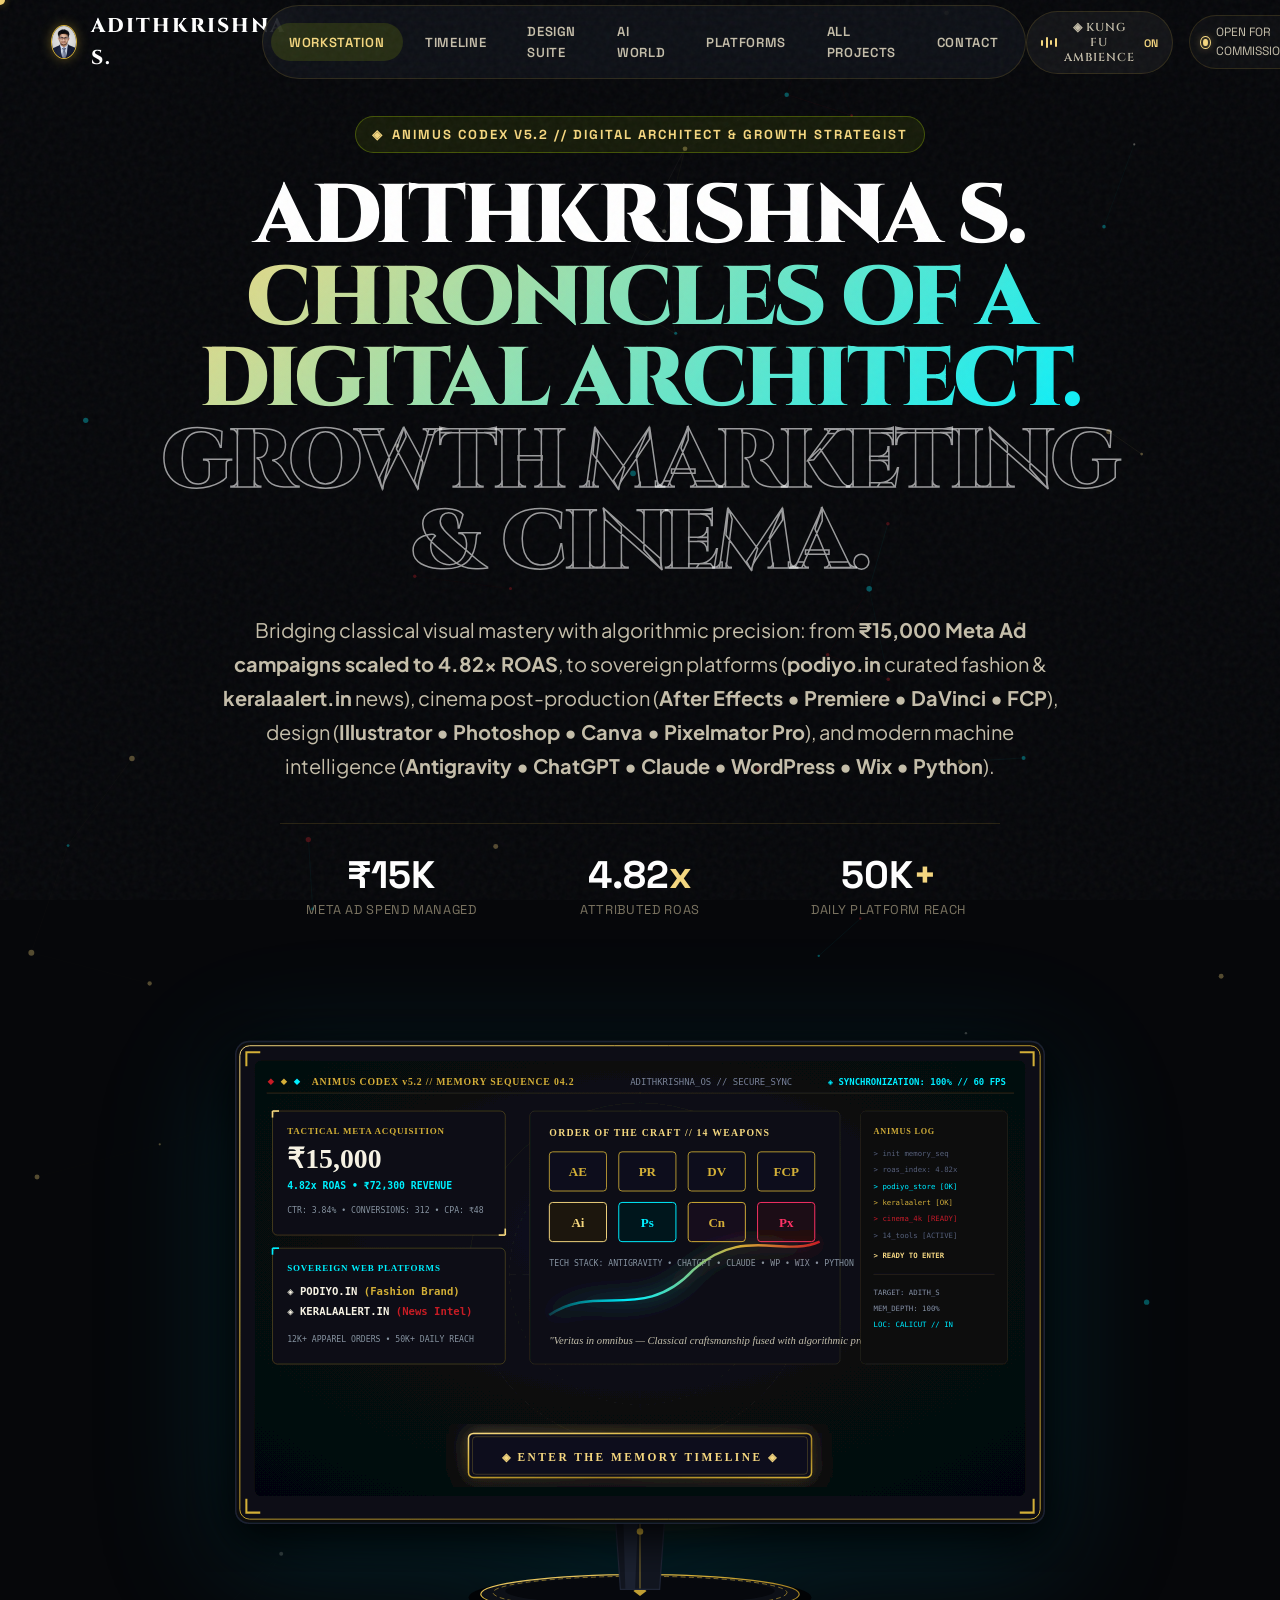
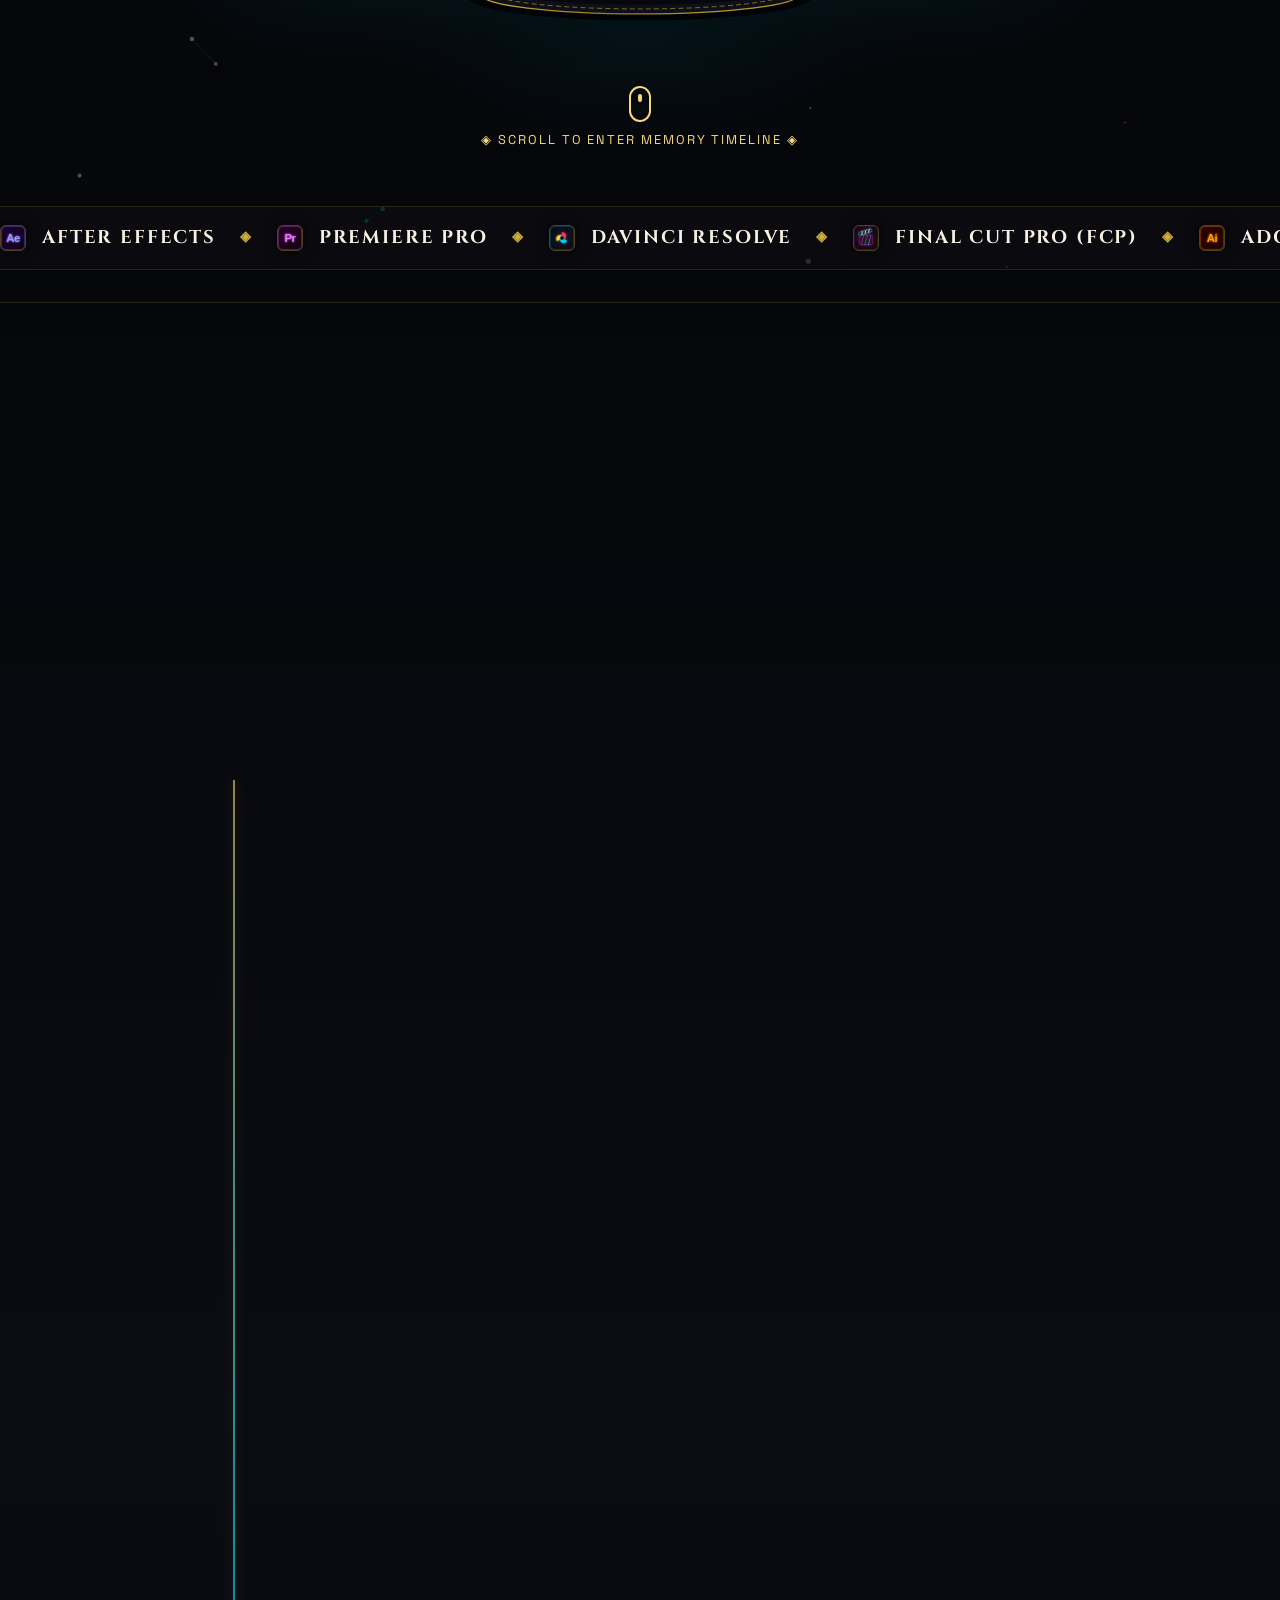
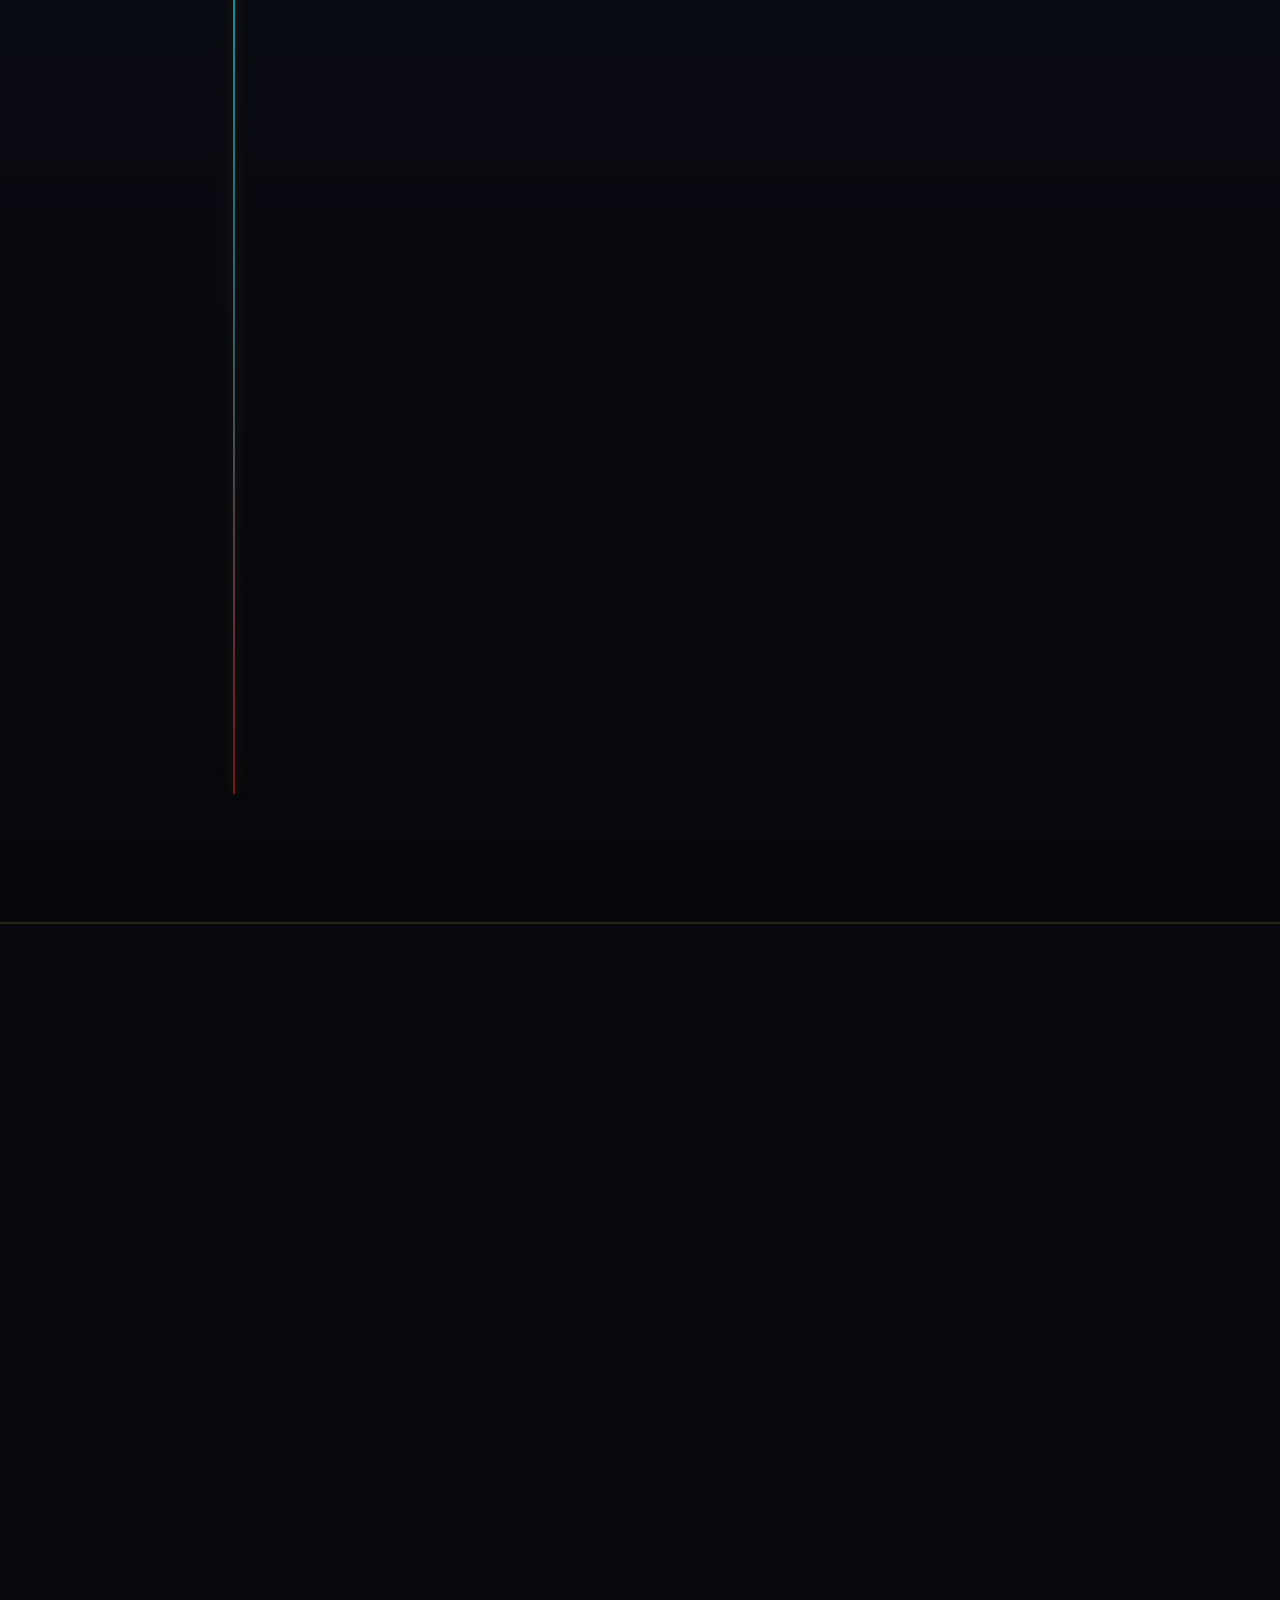
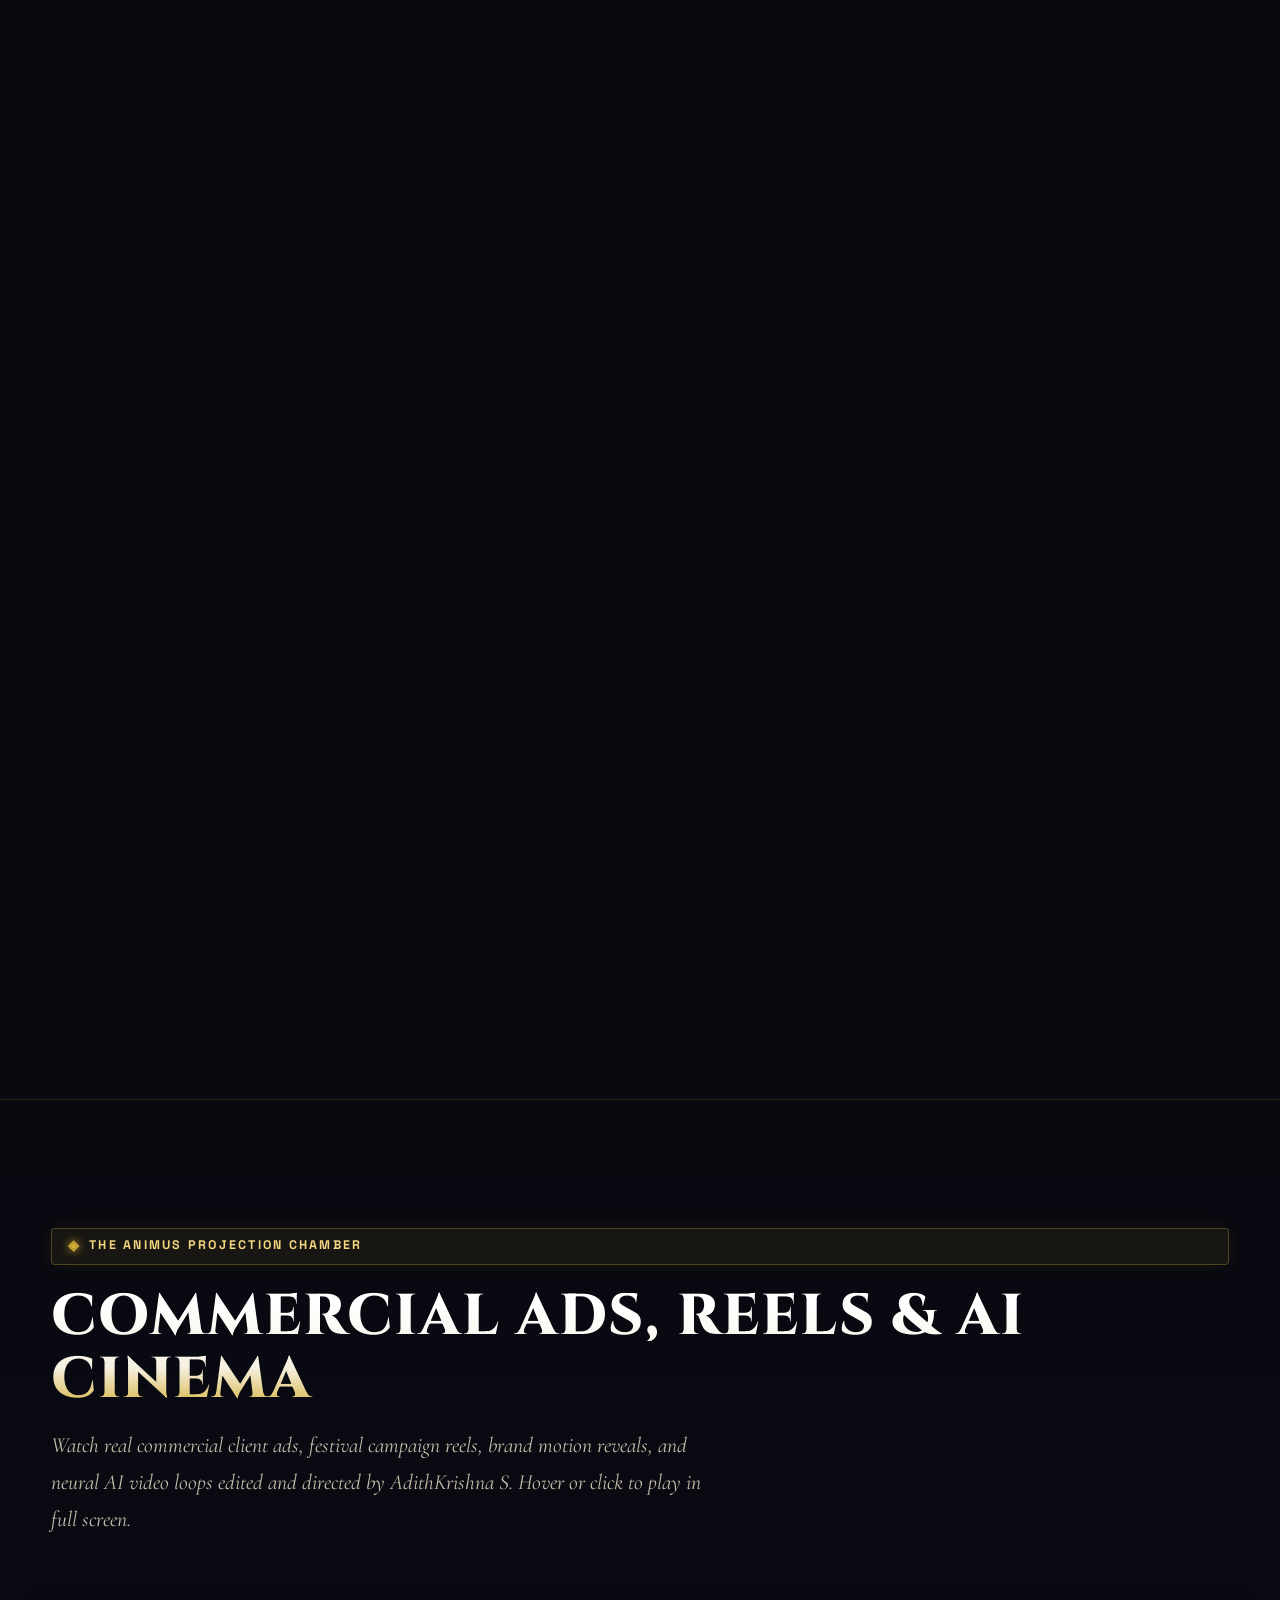
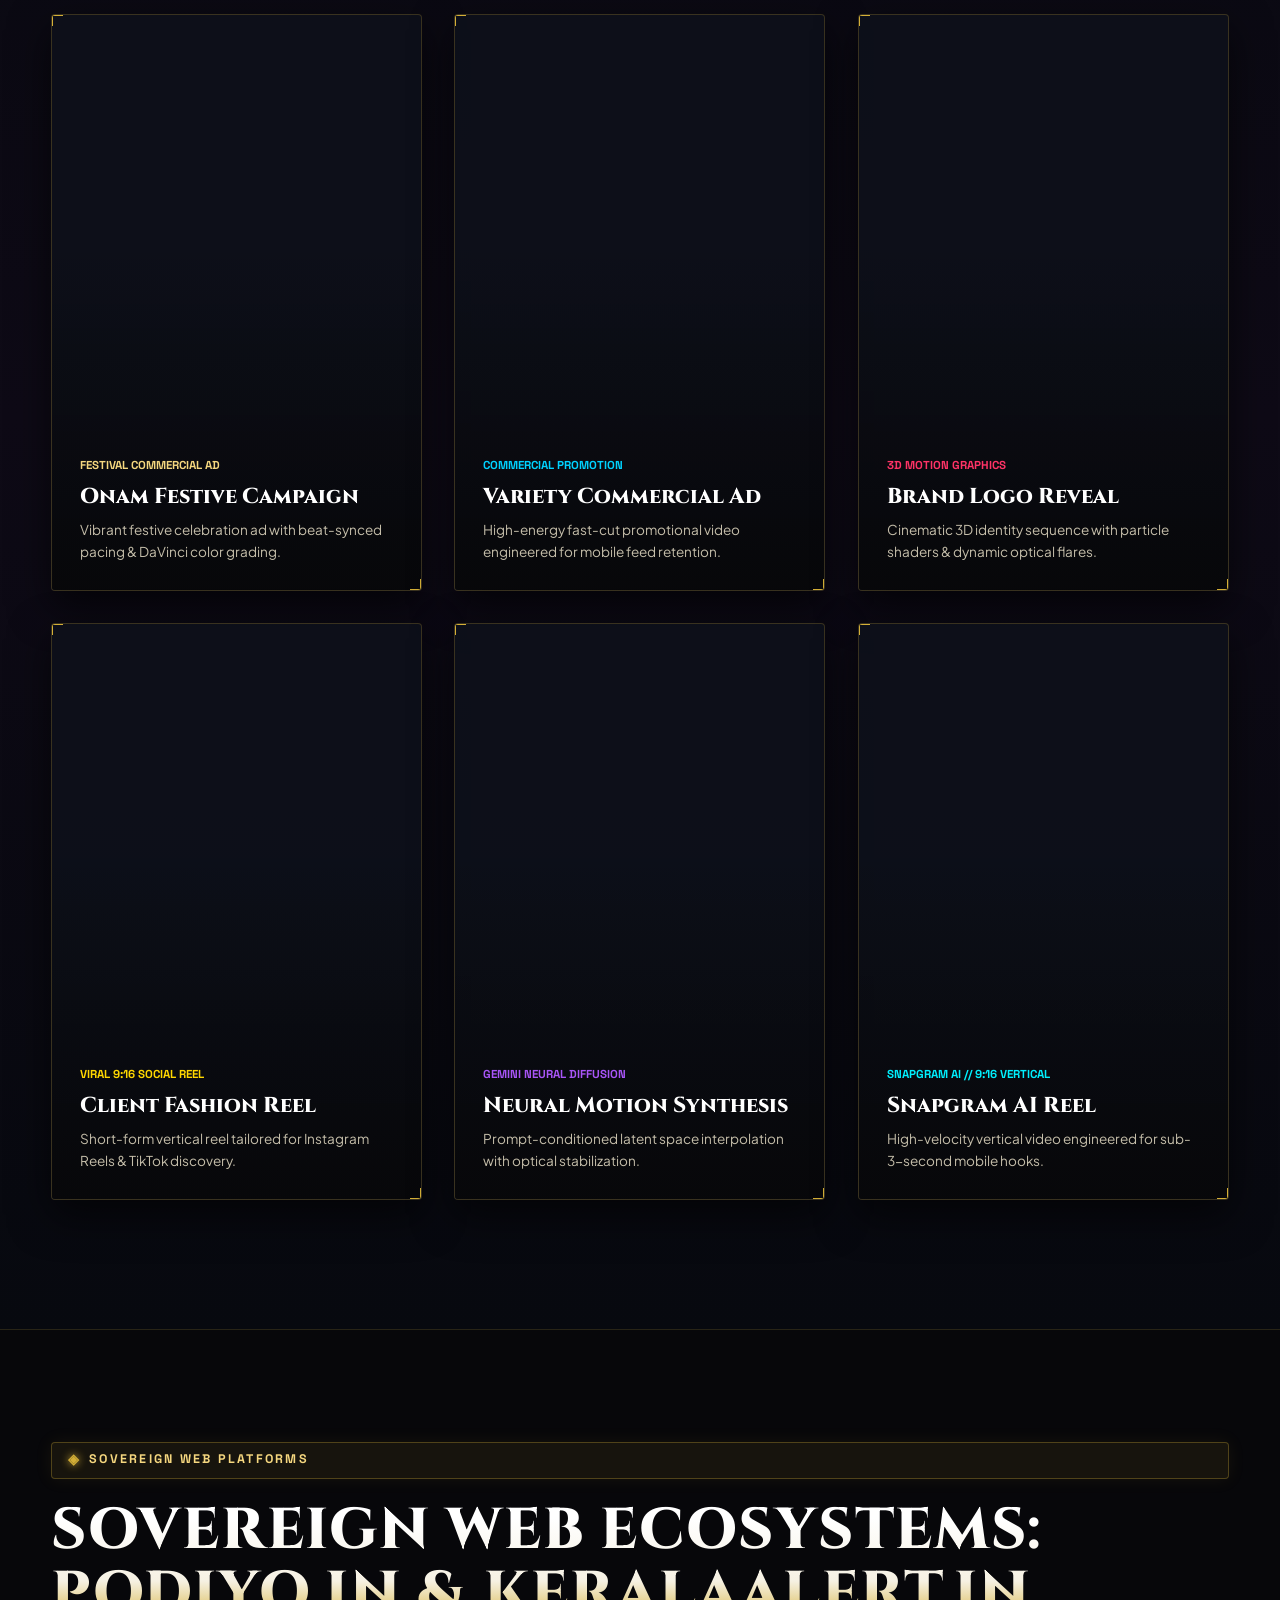
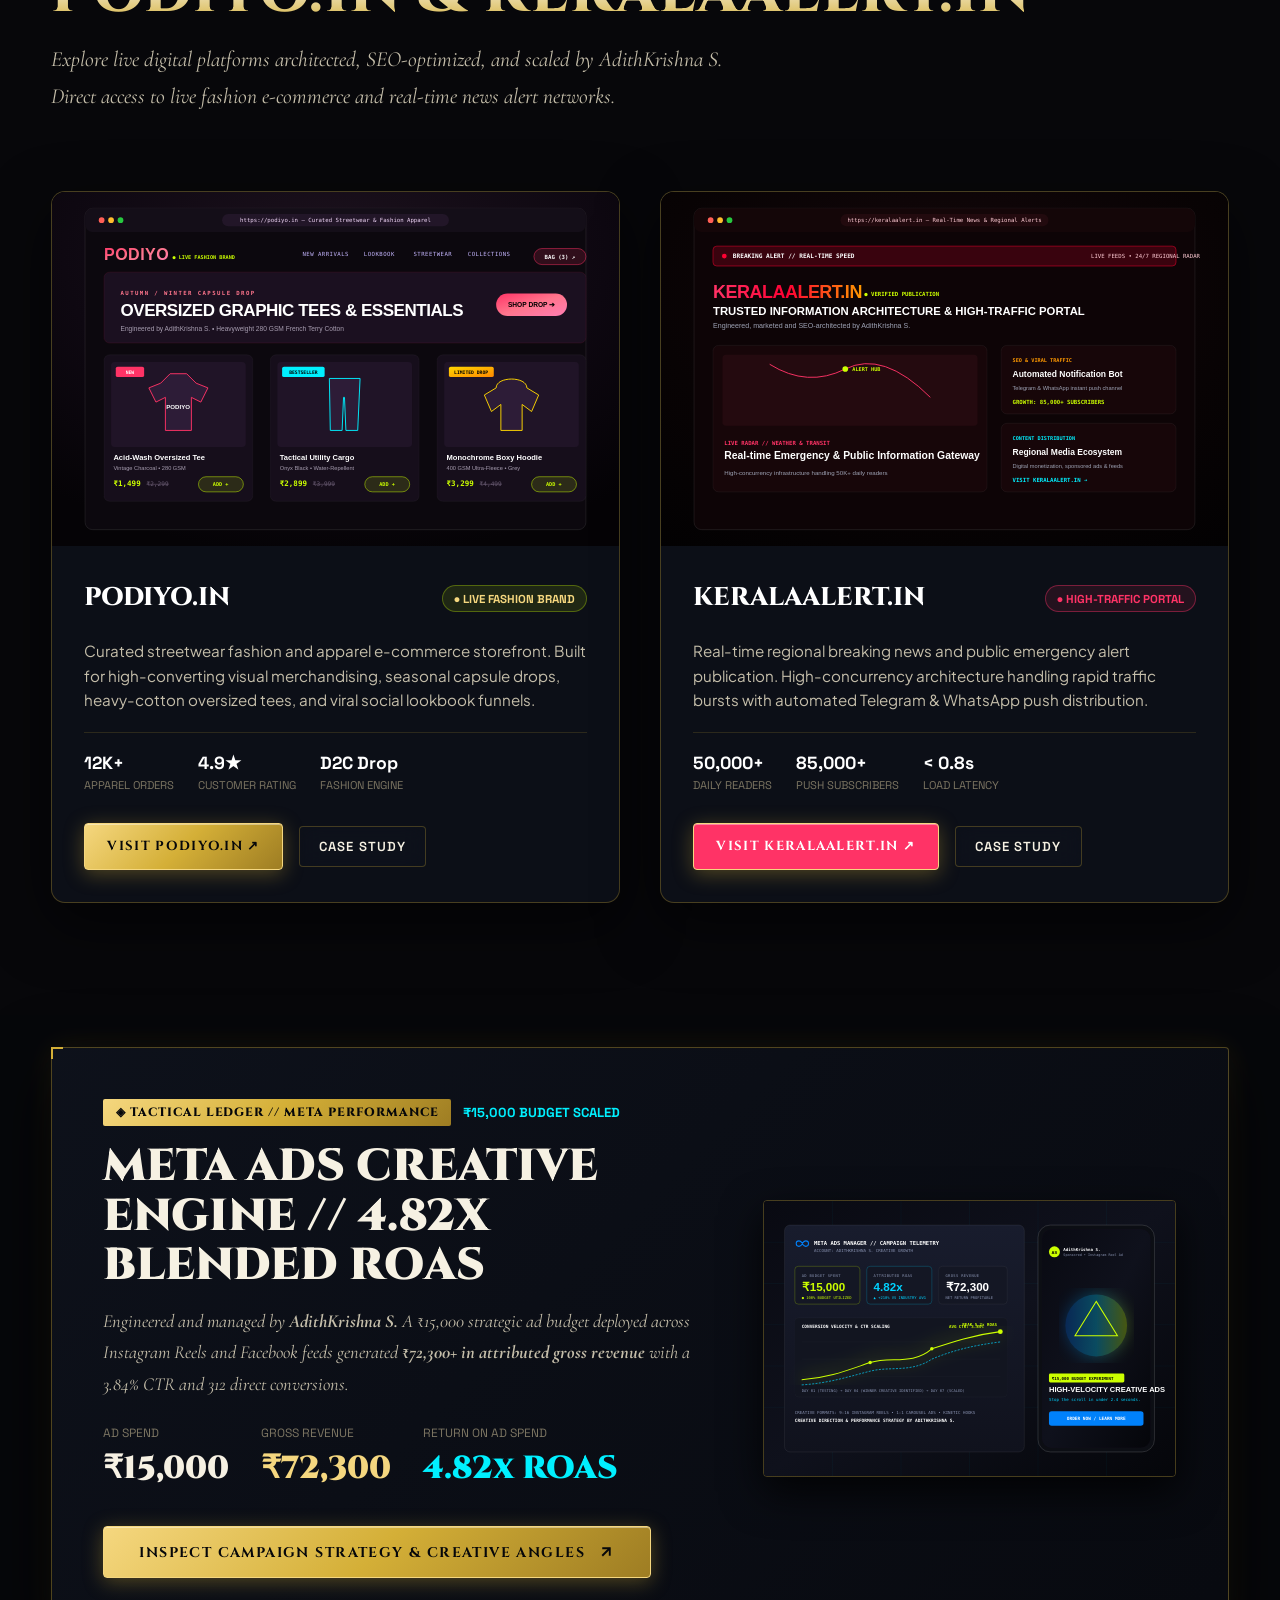
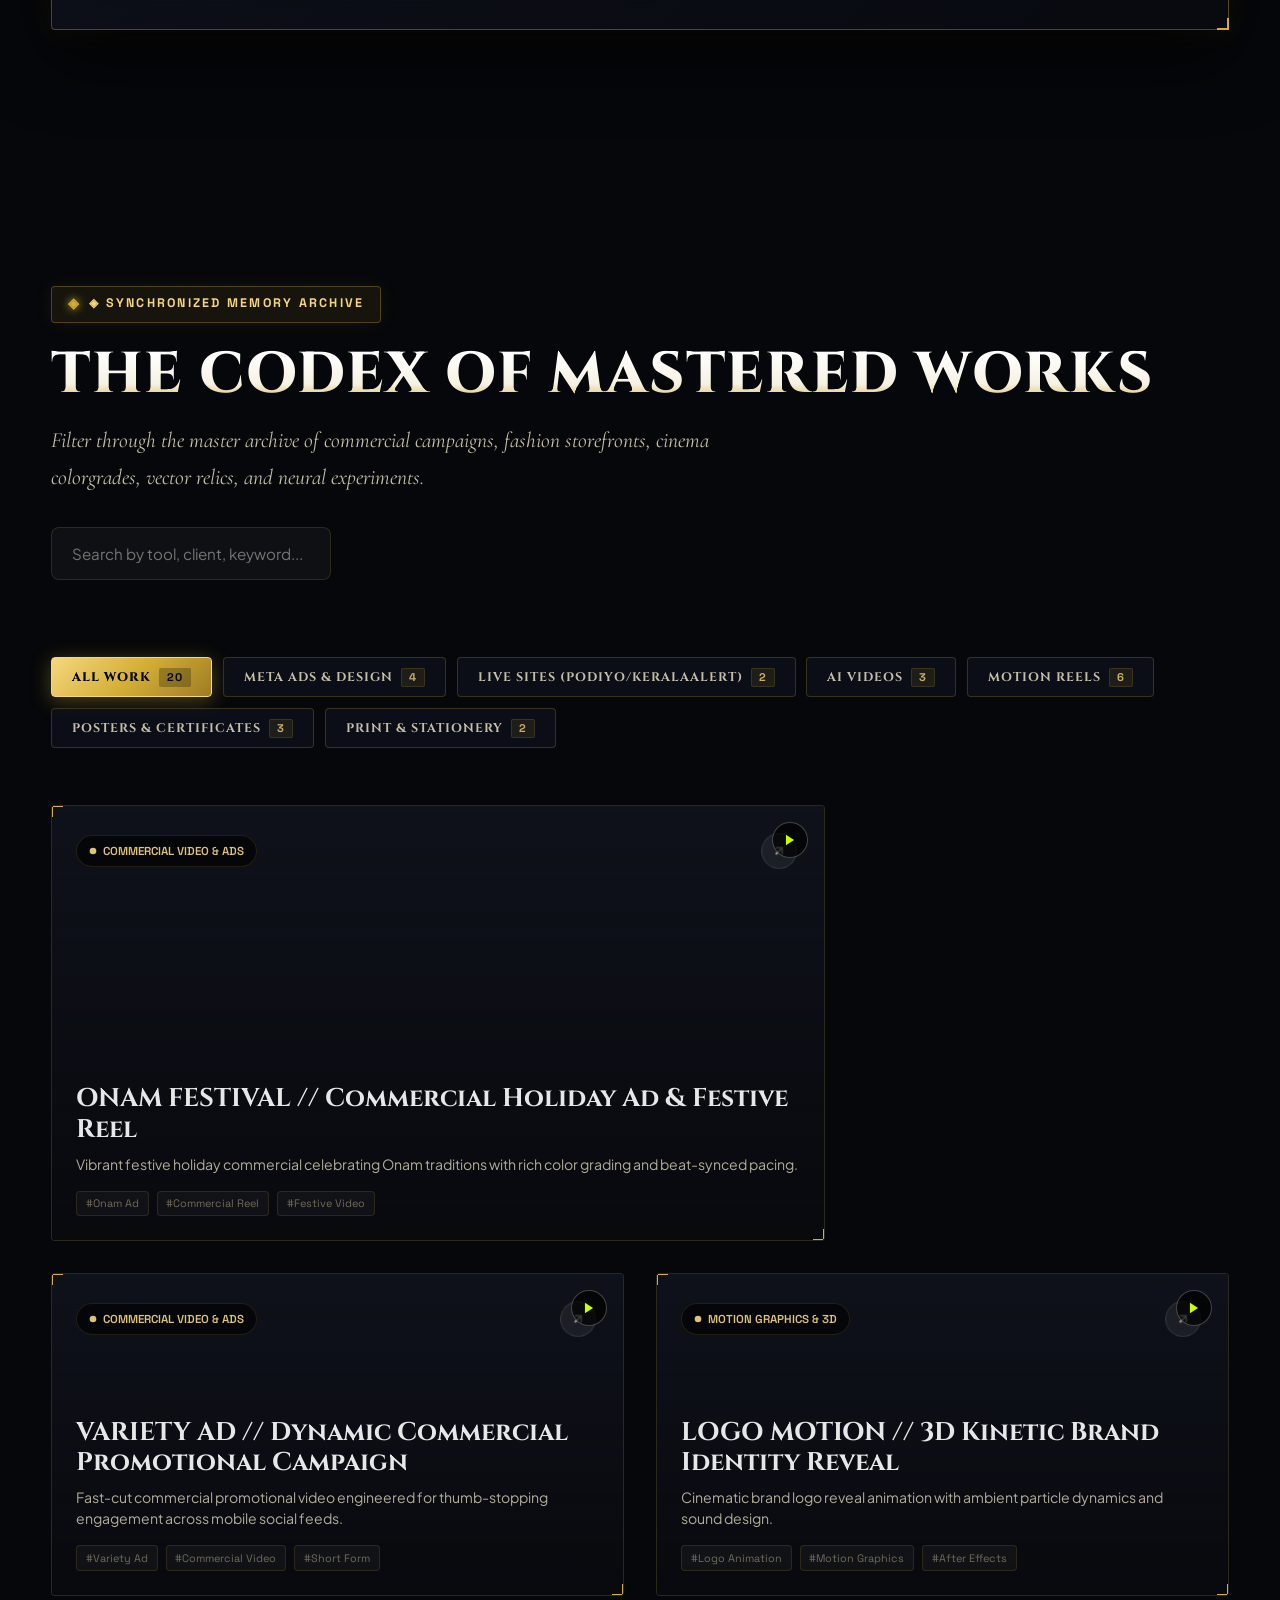
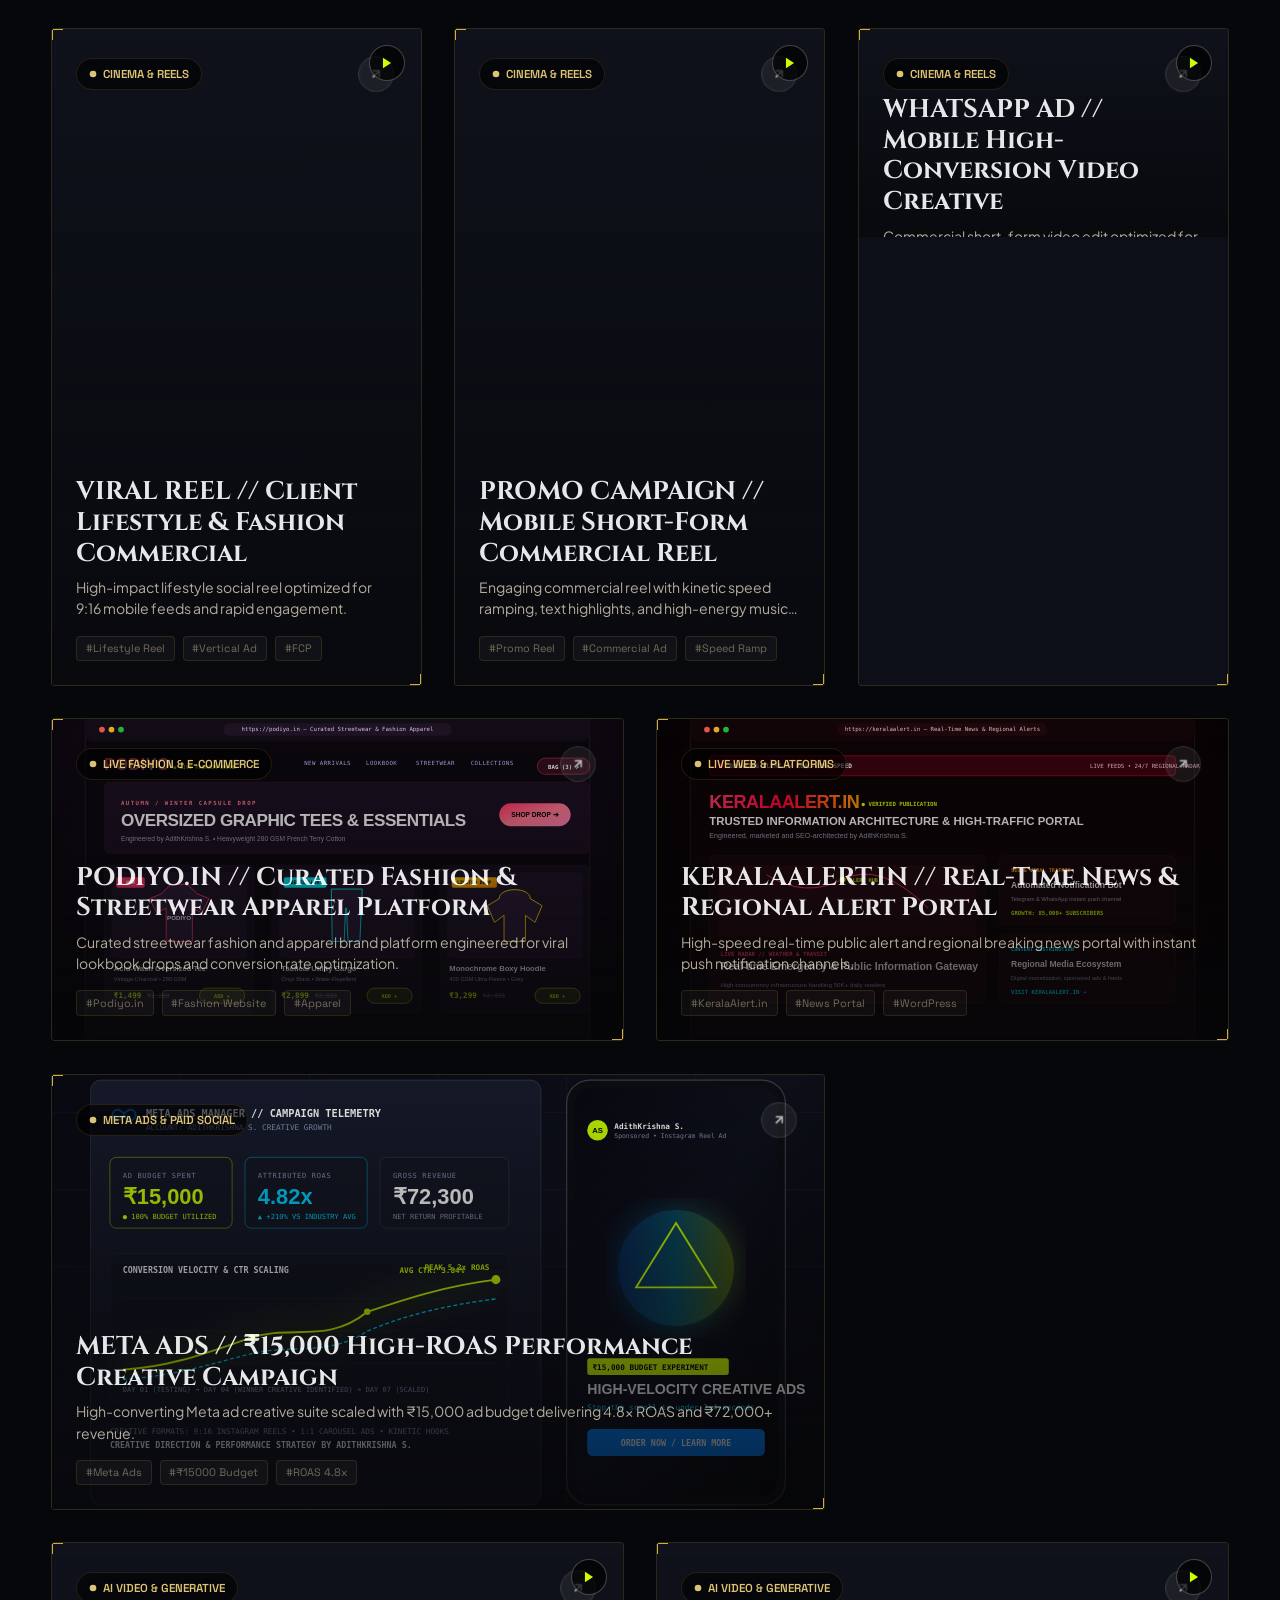
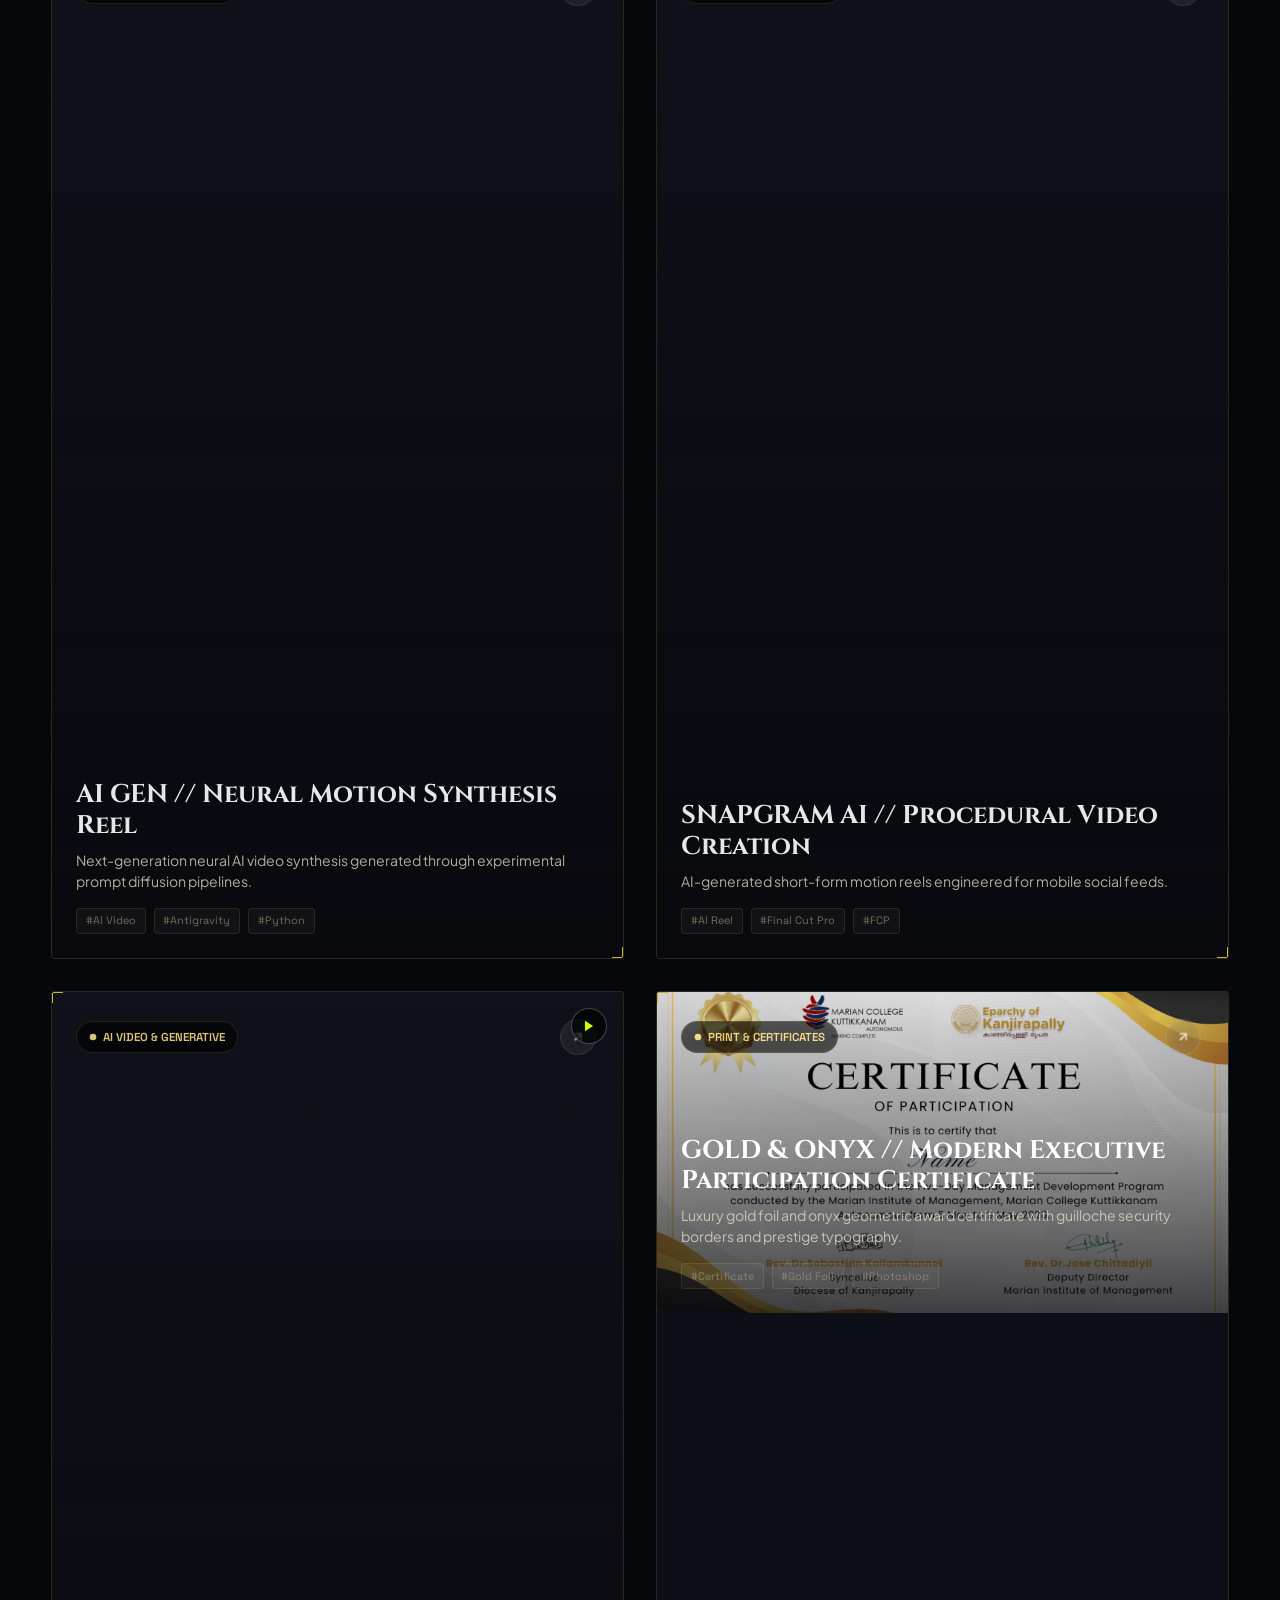
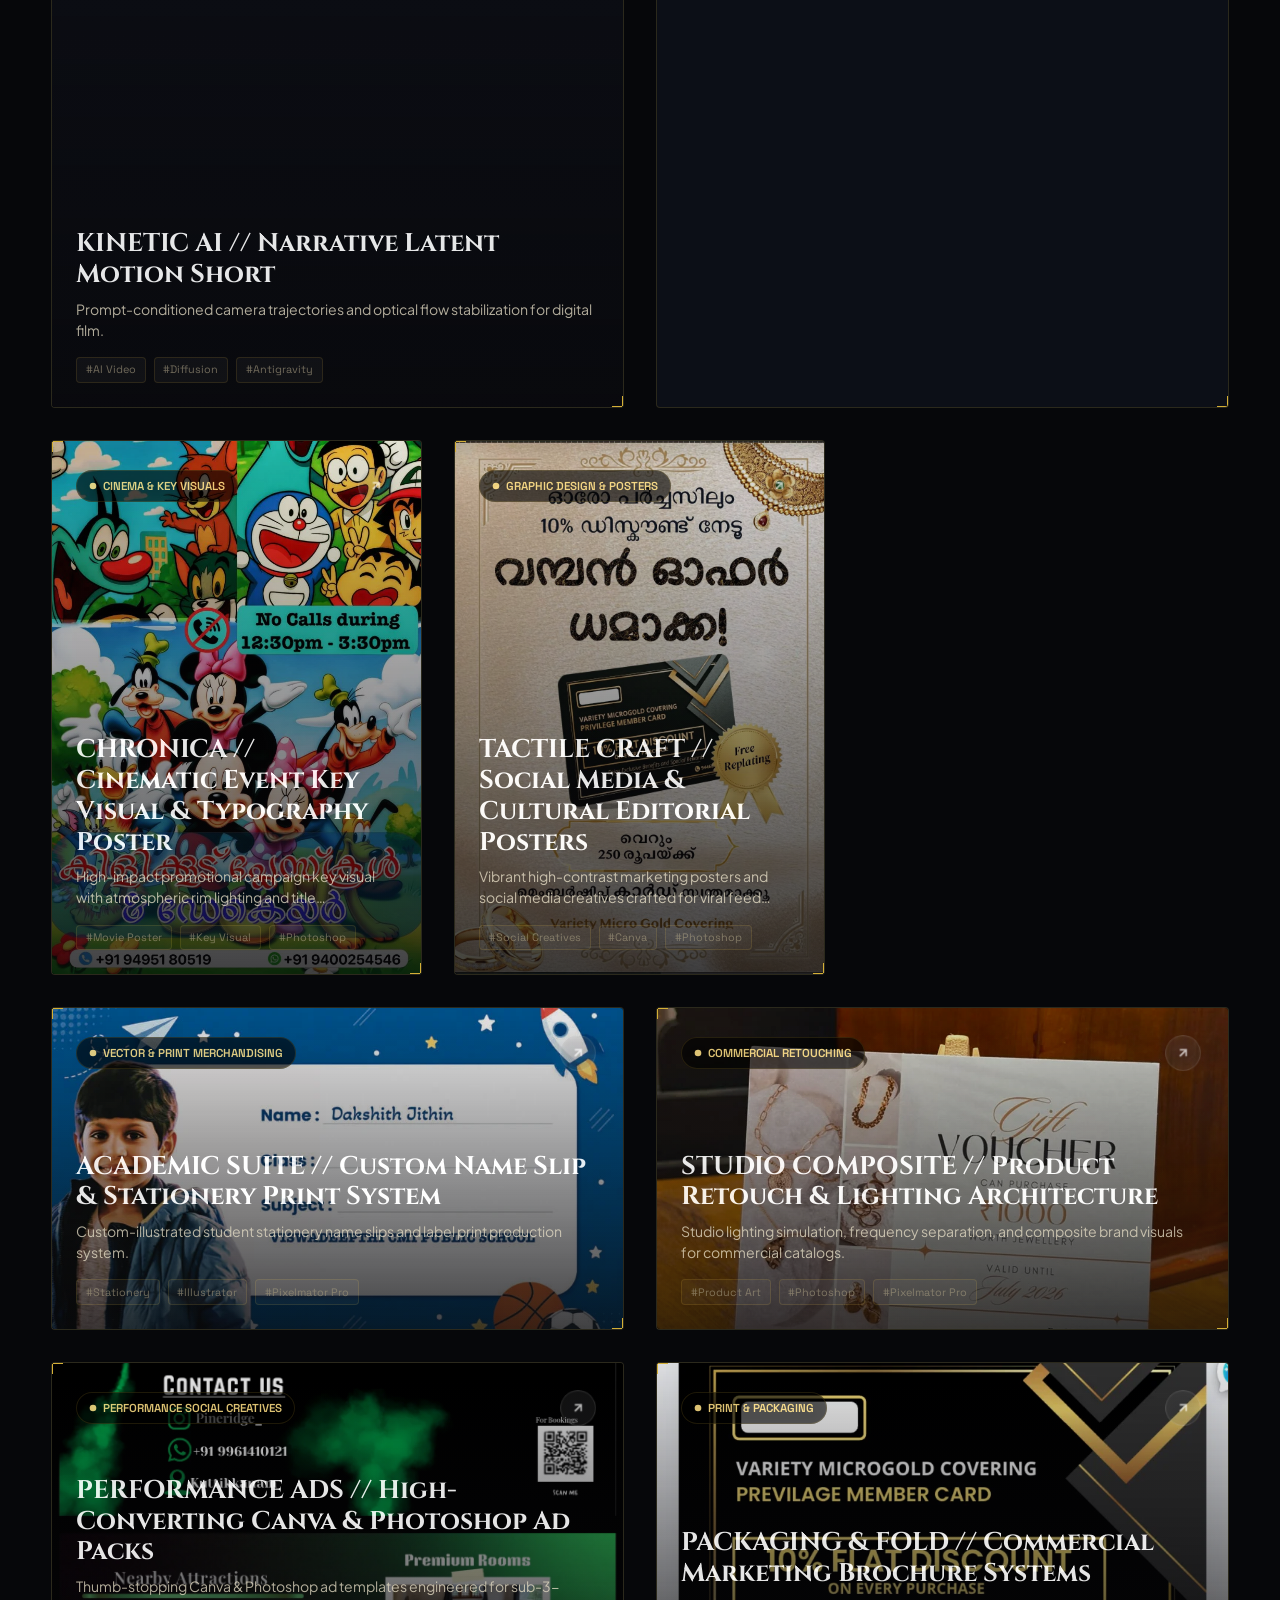
==== index.html @ d8d8891f "Launch AdithKrishna S. Portfolio: Digital Marketer Edition" ====
<!DOCTYPE html>
<html lang="en">
<head>
  <meta charset="UTF-8" />
  <meta name="viewport" content="width=device-width, initial-scale=1.0" />
  <title>ADITHKRISHNA S. // Digital Marketer, Visual Architect &amp; Growth Strategist</title>
  
  <meta name="description" content="Digital Marketer, Video Colorist &amp; Growth Strategist: After Effects, Premiere Pro, DaVinci Resolve, FCP, Illustrator, Photoshop, Canva, Pixelmator Pro, Antigravity, ChatGPT, Claude, WordPress, Wix, Python, Meta Ads, podiyo.in &amp; keralaalert.in." />
  <meta name="keywords" content="AdithKrishna S, After Effects, Premiere Pro, DaVinci Resolve, FCP, Final Cut Pro, Illustrator, Photoshop, Canva, Pixelmator Pro, Antigravity, ChatGPT, Claude, WordPress, Wix, Python, Meta Ads, podiyo.in, keralaalert.in, Growth Marketing" />
  <meta name="author" content="AdithKrishna S." />
  <meta name="theme-color" content="#070709" />

  <!-- Open Graph / Social Meta -->
  <meta property="og:type" content="website" />
  <meta property="og:title" content="ADITHKRISHNA S. // Digital Marketer, Video Editor &amp; Growth Strategist" />
  <meta property="og:description" content="After Effects, Premiere Pro, DaVinci Resolve, FCP, Illustrator, Photoshop, Canva, Pixelmator Pro, Antigravity, ChatGPT, Claude, WordPress, Wix, Python, Meta Ads." />
  <meta property="og:image" content="assets/images/computer-workstation.svg" />

  <!-- Google Fonts: Cinzel (Ancient Brotherhood Serif), Cormorant Garamond, Space Grotesk, Syne, Plus Jakarta Sans -->
  <link rel="preconnect" href="https://fonts.googleapis.com" />
  <link rel="preconnect" href="https://fonts.gstatic.com" crossorigin />
  <link href="https://fonts.googleapis.com/css2?family=Cinzel+Decorative:wght@700;900&family=Cinzel:wght@400;600;700;800;900&family=Cormorant+Garamond:ital,wght@0,400;0,600;0,700;1,400;1,600&family=Plus+Jakarta+Sans:wght@300;400;500;600;700&family=Space+Grotesk:wght@400;500;600;700&family=Syne:wght@700;800;900&display=swap" rel="stylesheet" />

  <!-- Stylesheets -->
  <link rel="stylesheet" href="css/reset.css" />
  <link rel="stylesheet" href="css/main.css" />
  <link rel="stylesheet" href="css/components.css" />
  <link rel="stylesheet" href="css/animations.css" />
  <link rel="stylesheet" href="css/admin.css" />
  <link rel="stylesheet" href="css/journey.css" />
</head>
<body>

  <!-- Film Grain Noise Overlay -->
  <div class="grain-overlay" aria-hidden="true"></div>

  <!-- Ambient Glow Background Spots -->
  <div class="ambient-glow ambient-glow-1" aria-hidden="true"></div>
  <div class="ambient-glow ambient-glow-2" aria-hidden="true"></div>
  <div class="ambient-glow ambient-glow-3" aria-hidden="true"></div>

  <!-- Custom Magnetic Cursor -->
  <div class="custom-cursor" aria-hidden="true"></div>
  <div class="custom-cursor-follower" aria-hidden="true">
    <span class="cursor-text"></span>
  </div>

  <!-- Background Live Ambient Tune -->
  <audio id="kungfu-live-audio" loop preload="auto" src="assets/audio/kungfu-vintage-theme.mp3"></audio>

  <!-- ========================================================================
       PRELOADER
       ======================================================================== -->
  <aside class="preloader" aria-label="Loading Experience">
    <div class="preloader-header">
      <div class="preloader-brand">
        <span class="preloader-brand-dot"></span>
        <span>ADITHKRISHNA S. // DIGITAL MARKETING COMMAND</span>
      </div>
      <div>INITIALIZING ECOSYSTEM</div>
    </div>

    <div class="preloader-center">
      <h1 class="preloader-title">
        <span>ADITHKRISHNA</span>
        <span>DIGITAL</span>
      </h1>
      <p class="preloader-subtext">Meta Ads • Live Platforms (podiyo.in &amp; keralaalert.in) • Design Suite • AI Cinema</p>
    </div>

    <div class="preloader-footer">
      <div class="preloader-progress-track">
        <div class="preloader-progress-bar"></div>
      </div>
      <div class="preloader-number">00%</div>
    </div>
  </aside>

  <!-- ========================================================================
       HEADER & NAVIGATION
       ======================================================================== -->
  <header class="site-header">
    <div class="container nav-container">
      <!-- Logo / Monogram & Creator Photo -->
      <a href="#hero" class="nav-brand magnetic-target" aria-label="Home">
        <img src="assets/images/avatar/adith-profile.jpg" alt="AdithKrishna S." style="width:34px; height:34px; border-radius:50%; object-fit:cover; object-position:top center; border:1.5px solid var(--accent-gold); box-shadow:0 0 12px rgba(212,175,55,0.4);" />
        <span style="font-family: var(--font-display); letter-spacing: 0.1em;">ADITHKRISHNA S.</span>
      </a>

      <!-- Floating Dock Nav -->
      <nav class="nav-links-dock" aria-label="Main Navigation">
        <a href="#hero" class="nav-link">Workstation</a>
        <a href="#timeline-journey" class="nav-link">Timeline</a>
        <a href="#suite-portals" class="nav-link">Design Suite</a>
        <a href="#ai-world" class="nav-link">AI World</a>
        <a href="#live-platforms" class="nav-link">Platforms</a>
        <a href="#work" class="nav-link">All Projects</a>
        <a href="#contact" class="nav-link">Contact</a>
      </nav>

      <!-- Nav Actions -->
      <div class="nav-actions">
        <!-- Vintage Kung Fu Ambience & Sound Toggle Button -->
        <button id="kungfu-audio-toggle" class="sound-toggle-btn magnetic-target" aria-label="Toggle Vintage Kung Fu Soundscape" title="Toggle Vintage Kung Fu Ambience & Haptic Sound (Light Volume)" style="min-width: 140px;">
          <div class="sound-bars" aria-hidden="true">
            <span class="sound-bar"></span>
            <span class="sound-bar"></span>
            <span class="sound-bar"></span>
            <span class="sound-bar"></span>
          </div>
          <span class="kungfu-audio-title-text" style="font-family: var(--font-display); font-size: 0.72rem; letter-spacing: 0.08em;">◈ KUNG FU AMBIENCE</span>
          <span class="kungfu-audio-status" style="font-family: var(--font-mono); font-size: 0.68rem; color: var(--accent-gold-bright); margin-left: 2px;">ON</span>
        </button>

        <!-- Availability Status Pill -->
        <div class="nav-availability" title="Accepting select marketing commissions">
          <span class="beacon"></span>
          <span>OPEN FOR COMMISSIONS</span>
        </div>

        <!-- Mobile Hamburger Button -->
        <button class="mobile-menu-btn" aria-label="Toggle Mobile Menu">
          <span></span>
          <span></span>
          <span></span>
        </button>
      </div>
    </div>
  </header>

  <!-- Mobile Drawer Menu -->
  <div class="mobile-nav-overlay" aria-hidden="true">
    <nav class="mobile-nav-links">
      <a href="#hero" class="mobile-nav-link">Home Workstation</a>
      <a href="#timeline-journey" class="mobile-nav-link">Project Timeline</a>
      <a href="#suite-portals" class="mobile-nav-link">Design Suite (Ai • Ps • Canva)</a>
      <a href="#ai-world" class="mobile-nav-link">World of AI Videos</a>
      <a href="#live-platforms" class="mobile-nav-link">Live Sites (Podiyo &amp; KeralaAlert)</a>
      <a href="#work" class="mobile-nav-link">All Works</a>
      <a href="#contact" class="mobile-nav-link">Start a Campaign</a>
    </nav>
    <div class="mobile-nav-footer">
      <p style="font-family: var(--font-mono); color: var(--text-muted); font-size: 0.85rem;">ADITHKRISHNA S. // +91 94957 14546 • ADITHANG46@GMAIL.COM</p>
    </div>
  </div>

  <main>
    <!-- ======================================================================
         1. HERO SECTION: THE COMPUTER WORKSTATION GATEWAY
         ====================================================================== -->
    <section id="hero" class="hero-section" style="padding-bottom: 2rem;">
      <!-- Interactive Kinetic Background Canvas -->
      <canvas id="hero-canvas" class="hero-canvas"></canvas>

      <div class="container" style="text-align: center; display: flex; flex-direction: column; align-items: center;">
        <div class="hero-title-badge" data-reveal>
          <span style="color:var(--accent-gold-bright);">◈</span>
          <span>ANIMUS CODEX v5.2 // DIGITAL ARCHITECT &amp; GROWTH STRATEGIST</span>
        </div>

        <h1 class="hero-headline" data-reveal data-delay="100" style="max-width: 980px; margin-left: auto; margin-right: auto;">
          ADITHKRISHNA S.<br />
          <span class="text-gradient">CHRONICLES OF A DIGITAL ARCHITECT.</span><br />
          <span class="outline-text">GROWTH MARKETING &amp; CINEMA.</span>
        </h1>

        <p class="hero-description" data-reveal data-delay="200" style="max-width: 860px; margin-left: auto; margin-right: auto;">
          Bridging classical visual mastery with algorithmic precision: from <strong>₹15,000 Meta Ad campaigns scaled to 4.82x ROAS</strong>, to sovereign platforms (<strong>podiyo.in</strong> curated fashion &amp; <strong>keralaalert.in</strong> news), cinema post-production (<strong>After Effects • Premiere • DaVinci • FCP</strong>), design (<strong>Illustrator • Photoshop • Canva • Pixelmator Pro</strong>), and modern machine intelligence (<strong>Antigravity • ChatGPT • Claude • WordPress • Wix • Python</strong>).
        </p>

        <!-- Quick Metrics Highlights -->
        <div class="hero-metrics" data-reveal data-delay="300" style="margin: 0 auto 2.5rem; max-width: 720px;">
          <div class="metric-item">
            <div class="metric-val">₹15K</div>
            <div class="metric-label">Meta Ad Spend Managed</div>
          </div>
          <div class="metric-item">
            <div class="metric-val">4.82<span>x</span></div>
            <div class="metric-label">Attributed ROAS</div>
          </div>
          <div class="metric-item">
            <div class="metric-val">50K<span>+</span></div>
            <div class="metric-label">Daily Platform Reach</div>
          </div>
        </div>

        <!-- 3D COMPUTER WORKSTATION CENTERPIECE -->
        <div id="hero-computer-wrap" class="hero-computer-container" data-reveal data-delay="400" title="Click or Scroll to Enter Memory Timeline">
          <img class="hero-computer-img" src="assets/images/computer-workstation.svg" alt="AdithKrishna S. Animus Codex Workstation" />
          <div class="hero-scroll-indicator">
            <div class="scroll-mouse-icon"></div>
            <span>◈ SCROLL TO ENTER MEMORY TIMELINE ◈</span>
          </div>
        </div>
      </div>

      <!-- Creative & Technical Software Arsenal Marquee Ticker -->
      <div class="hero-marquee-wrap" aria-hidden="true" style="margin-top: 3.5rem;">
        <div class="marquee-track">
          <div class="marquee-item"><img src="assets/images/icons/after-effects.svg" alt="After Effects" class="marquee-software-logo" /> <span>AFTER EFFECTS</span> <span class="marquee-separator">◈</span></div>
          <div class="marquee-item"><img src="assets/images/icons/premiere.svg" alt="Premiere Pro" class="marquee-software-logo" /> <span>PREMIERE PRO</span> <span class="marquee-separator">◈</span></div>
          <div class="marquee-item"><img src="assets/images/icons/davinci.svg" alt="DaVinci Resolve" class="marquee-software-logo" /> <span>DAVINCI RESOLVE</span> <span class="marquee-separator">◈</span></div>
          <div class="marquee-item"><img src="assets/images/icons/fcp.svg" alt="Final Cut Pro" class="marquee-software-logo" /> <span>FINAL CUT PRO (FCP)</span> <span class="marquee-separator">◈</span></div>
          <div class="marquee-item"><img src="assets/images/icons/illustrator.svg" alt="Adobe Illustrator" class="marquee-software-logo" /> <span>ADOBE ILLUSTRATOR</span> <span class="marquee-separator">◈</span></div>
          <div class="marquee-item"><img src="assets/images/icons/photoshop.svg" alt="Adobe Photoshop" class="marquee-software-logo" /> <span>ADOBE PHOTOSHOP</span> <span class="marquee-separator">◈</span></div>
          <div class="marquee-item"><img src="assets/images/icons/canva.svg" alt="Canva" class="marquee-software-logo" /> <span>CANVA</span> <span class="marquee-separator">◈</span></div>
          <div class="marquee-item"><img src="assets/images/icons/pixelmator.svg" alt="Pixelmator Pro" class="marquee-software-logo" /> <span>PIXELMATOR PRO</span> <span class="marquee-separator">◈</span></div>
          <div class="marquee-item"><img src="assets/images/icons/antigravity.svg" alt="Google Antigravity" class="marquee-software-logo" /> <span>ANTIGRAVITY</span> <span class="marquee-separator">◈</span></div>
          <div class="marquee-item"><img src="assets/images/icons/chatgpt.svg" alt="ChatGPT" class="marquee-software-logo" /> <span>CHATGPT</span> <span class="marquee-separator">◈</span></div>
          <div class="marquee-item"><img src="assets/images/icons/claude.svg" alt="Claude" class="marquee-software-logo" /> <span>CLAUDE</span> <span class="marquee-separator">◈</span></div>
          <div class="marquee-item"><img src="assets/images/icons/wordpress.svg" alt="WordPress" class="marquee-software-logo" /> <span>WORDPRESS</span> <span class="marquee-separator">◈</span></div>
          <div class="marquee-item"><img src="assets/images/icons/wix.svg" alt="Wix" class="marquee-software-logo" /> <span>WIX</span> <span class="marquee-separator">◈</span></div>
          <div class="marquee-item"><img src="assets/images/icons/python.svg" alt="Python" class="marquee-software-logo" /> <span>PYTHON</span> <span class="marquee-separator">◈</span></div>
          <!-- Seamless Loop Duplicate -->
          <div class="marquee-item"><img src="assets/images/icons/after-effects.svg" alt="After Effects" class="marquee-software-logo" /> <span>AFTER EFFECTS</span> <span class="marquee-separator">◈</span></div>
          <div class="marquee-item"><img src="assets/images/icons/premiere.svg" alt="Premiere Pro" class="marquee-software-logo" /> <span>PREMIERE PRO</span> <span class="marquee-separator">◈</span></div>
          <div class="marquee-item"><img src="assets/images/icons/davinci.svg" alt="DaVinci Resolve" class="marquee-software-logo" /> <span>DAVINCI RESOLVE</span> <span class="marquee-separator">◈</span></div>
          <div class="marquee-item"><img src="assets/images/icons/fcp.svg" alt="Final Cut Pro" class="marquee-software-logo" /> <span>FINAL CUT PRO (FCP)</span> <span class="marquee-separator">◈</span></div>
          <div class="marquee-item"><img src="assets/images/icons/illustrator.svg" alt="Adobe Illustrator" class="marquee-software-logo" /> <span>ADOBE ILLUSTRATOR</span> <span class="marquee-separator">◈</span></div>
          <div class="marquee-item"><img src="assets/images/icons/photoshop.svg" alt="Adobe Photoshop" class="marquee-software-logo" /> <span>ADOBE PHOTOSHOP</span> <span class="marquee-separator">◈</span></div>
          <div class="marquee-item"><img src="assets/images/icons/canva.svg" alt="Canva" class="marquee-software-logo" /> <span>CANVA</span> <span class="marquee-separator">◈</span></div>
          <div class="marquee-item"><img src="assets/images/icons/pixelmator.svg" alt="Pixelmator Pro" class="marquee-software-logo" /> <span>PIXELMATOR PRO</span> <span class="marquee-separator">◈</span></div>
          <div class="marquee-item"><img src="assets/images/icons/antigravity.svg" alt="Google Antigravity" class="marquee-software-logo" /> <span>ANTIGRAVITY</span> <span class="marquee-separator">◈</span></div>
          <div class="marquee-item"><img src="assets/images/icons/chatgpt.svg" alt="ChatGPT" class="marquee-software-logo" /> <span>CHATGPT</span> <span class="marquee-separator">◈</span></div>
          <div class="marquee-item"><img src="assets/images/icons/claude.svg" alt="Claude" class="marquee-software-logo" /> <span>CLAUDE</span> <span class="marquee-separator">◈</span></div>
          <div class="marquee-item"><img src="assets/images/icons/wordpress.svg" alt="WordPress" class="marquee-software-logo" /> <span>WORDPRESS</span> <span class="marquee-separator">◈</span></div>
          <div class="marquee-item"><img src="assets/images/icons/wix.svg" alt="Wix" class="marquee-software-logo" /> <span>WIX</span> <span class="marquee-separator">◈</span></div>
          <div class="marquee-item"><img src="assets/images/icons/python.svg" alt="Python" class="marquee-software-logo" /> <span>PYTHON</span> <span class="marquee-separator">◈</span></div>
        </div>
      </div>
    </section>

    <!-- ======================================================================
         2. TIMELINE ODYSSEY SECTION (ENTERED FROM COMPUTER)
         ====================================================================== -->
    <section id="timeline-journey" class="timeline-section">
      <div class="container">
        <div class="section-header" data-reveal style="text-align: center; align-items: center;">
          <div class="section-tag">Memory Sequence Corridor</div>
          <h2 class="section-title">THE PROJECT &amp; CAMPAIGN CHRONICLES</h2>
          <p class="section-subtitle">
            Travel chronologically through AdithKrishna's milestones: from high-ROAS paid acquisition and live media platforms to graphic craft and AI cinema.
          </p>
        </div>

        <!-- Dynamic Timeline Track (Injected via scroll-journey.js) -->
        <div class="timeline-track"></div>
      </div>
    </section>

    <!-- ======================================================================
         3. DESIGN SUITE DIMENSION (ILLUSTRATOR • PHOTOSHOP • CANVA)
         ====================================================================== -->
    <section id="suite-portals" class="suite-section">
      <div class="container">
        <div class="section-header" data-reveal>
          <div class="section-tag">Guild Relics &amp; Visual Craft</div>
          <h2 class="section-title">THE DESIGN SUITE: ILLUSTRATOR • PHOTOSHOP • CANVA • PIXELMATOR</h2>
          <p class="section-subtitle">
            Step through the creative tool portals. Explore real certificates, commercial merchandise, branding stationery, and high-impact promotional graphics produced by AdithKrishna S.
          </p>
        </div>

        <!-- 5 Interactive Brand Portals -->
        <div class="suite-portals-nav" data-reveal data-delay="100">
          <!-- All Suite Portal -->
          <div class="suite-portal-btn active magnetic-target" data-suite="all">
            <div class="suite-portal-icon">
              <img src="assets/images/icons/suite-all.svg" alt="All Design Suites" />
            </div>
            <div class="suite-portal-meta">
              <h4>All Design Suites</h4>
              <p>Combined Vector, Print &amp; Digital</p>
            </div>
          </div>

          <!-- Illustrator Portal -->
          <div class="suite-portal-btn magnetic-target" data-suite="illustrator">
            <div class="suite-portal-icon">
              <img src="assets/images/icons/illustrator.svg" alt="Adobe Illustrator" />
            </div>
            <div class="suite-portal-meta">
              <h4>Adobe Illustrator</h4>
              <p>Vector Branding &amp; Stationery</p>
            </div>
          </div>

          <!-- Photoshop Portal -->
          <div class="suite-portal-btn magnetic-target" data-suite="photoshop">
            <div class="suite-portal-icon">
              <img src="assets/images/icons/photoshop.svg" alt="Adobe Photoshop" />
            </div>
            <div class="suite-portal-meta">
              <h4>Adobe Photoshop</h4>
              <p>Certificates, Posters &amp; Retouching</p>
            </div>
          </div>

          <!-- Canva Portal -->
          <div class="suite-portal-btn magnetic-target" data-suite="canva">
            <div class="suite-portal-icon">
              <img src="assets/images/icons/canva.svg" alt="Canva Suite" />
            </div>
            <div class="suite-portal-meta">
              <h4>Canva Creative</h4>
              <p>Social Media Creatives &amp; Fast Ads</p>
            </div>
          </div>

          <!-- Pixelmator Pro Portal -->
          <div class="suite-portal-btn magnetic-target" data-suite="pixelmator">
            <div class="suite-portal-icon">
              <img src="assets/images/icons/pixelmator.svg" alt="Pixelmator Pro" />
            </div>
            <div class="suite-portal-meta">
              <h4>Pixelmator Pro</h4>
              <p>Mac-Native Graphics &amp; Visual Art</p>
            </div>
          </div>
        </div>

        <!-- Suite Projects Grid (Injected from real works in 'My' folder) -->
        <div class="suite-projects-grid"></div>
      </div>
    </section>

    <!-- ======================================================================
         4. REAL COMMERCIAL ADS, REELS & AI VIDEO SHOWCASE
         ====================================================================== -->
    <section id="ai-world" class="ai-world-section">
      <div class="container">
        <div class="section-header" data-reveal>
          <div class="section-tag">The Animus Projection Chamber</div>
          <h2 class="section-title">COMMERCIAL ADS, REELS &amp; AI CINEMA</h2>
          <p class="section-subtitle">
            Watch real commercial client ads, festival campaign reels, brand motion reveals, and neural AI video loops edited and directed by AdithKrishna S. Hover or click to play in full screen.
          </p>
        </div>

        <div class="ai-world-grid">
          <!-- Video 1: Onam Festival Commercial Ad -->
          <div class="ai-video-card magnetic-target" data-cursor="play" onclick="if(window.projectModal) window.projectModal.open('onam-festival-commercial-ad')" data-reveal data-delay="100">
            <video class="ai-video-element" loop muted playsinline preload="metadata">
              <source src="assets/my-projects/videos/onam-festival-commercial-ad.mp4" type="video/mp4" />
            </video>
            <div class="ai-video-overlay">
              <span class="ai-video-tag" style="color:var(--accent-lime);">FESTIVAL COMMERCIAL AD</span>
              <h3 class="ai-video-title">Onam Festive Campaign</h3>
              <p class="ai-video-desc">Vibrant festive celebration ad with beat-synced pacing &amp; DaVinci color grading.</p>
            </div>
          </div>

          <!-- Video 2: Variety Commercial Ad -->
          <div class="ai-video-card magnetic-target" data-cursor="play" onclick="if(window.projectModal) window.projectModal.open('variety-commercial-ad')" data-reveal data-delay="150">
            <video class="ai-video-element" loop muted playsinline preload="metadata">
              <source src="assets/my-projects/videos/variety-commercial-ad.mp4" type="video/mp4" />
            </video>
            <div class="ai-video-overlay">
              <span class="ai-video-tag" style="color:#00d2ff;">COMMERCIAL PROMOTION</span>
              <h3 class="ai-video-title">Variety Commercial Ad</h3>
              <p class="ai-video-desc">High-energy fast-cut promotional video engineered for mobile feed retention.</p>
            </div>
          </div>

          <!-- Video 3: Brand Logo Motion Reveal -->
          <div class="ai-video-card magnetic-target" data-cursor="play" onclick="if(window.projectModal) window.projectModal.open('brand-logo-motion-reveal')" data-reveal data-delay="200">
            <video class="ai-video-element" loop muted playsinline preload="metadata">
              <source src="assets/my-projects/videos/brand-logo-motion-reveal.mp4" type="video/mp4" />
            </video>
            <div class="ai-video-overlay">
              <span class="ai-video-tag" style="color:#ff3366;">3D MOTION GRAPHICS</span>
              <h3 class="ai-video-title">Brand Logo Reveal</h3>
              <p class="ai-video-desc">Cinematic 3D identity sequence with particle shaders &amp; dynamic optical flares.</p>
            </div>
          </div>

          <!-- Video 4: Lifestyle & Fashion Client Reel -->
          <div class="ai-video-card magnetic-target" data-cursor="play" onclick="if(window.projectModal) window.projectModal.open('commercial-client-reel-1')" data-reveal data-delay="250">
            <video class="ai-video-element" loop muted playsinline preload="metadata">
              <source src="assets/my-projects/videos/commercial-client-reel-1.mp4" type="video/mp4" />
            </video>
            <div class="ai-video-overlay">
              <span class="ai-video-tag" style="color:#ffd700;">VIRAL 9:16 SOCIAL REEL</span>
              <h3 class="ai-video-title">Client Fashion Reel</h3>
              <p class="ai-video-desc">Short-form vertical reel tailored for Instagram Reels &amp; TikTok discovery.</p>
            </div>
          </div>

          <!-- Video 5: Gemini Neural AI Video -->
          <div class="ai-video-card magnetic-target" data-cursor="play" onclick="if(window.projectModal) window.projectModal.open('ai-neural-video-gemini')" data-reveal data-delay="300">
            <video class="ai-video-element" loop muted playsinline preload="metadata">
              <source src="assets/my-projects/ai/erasio_gemini_generated_video_28FCEC57.mp4" type="video/mp4" />
            </video>
            <div class="ai-video-overlay">
              <span class="ai-video-tag" style="color:#a855f7;">GEMINI NEURAL DIFFUSION</span>
              <h3 class="ai-video-title">Neural Motion Synthesis</h3>
              <p class="ai-video-desc">Prompt-conditioned latent space interpolation with optical stabilization.</p>
            </div>
          </div>

          <!-- Video 6: Snapgram Procedural Reel -->
          <div class="ai-video-card magnetic-target" data-cursor="play" onclick="if(window.projectModal) window.projectModal.open('ai-motion-diffusion-snapgram')" data-reveal data-delay="350">
            <video class="ai-video-element" loop muted playsinline preload="metadata">
              <source src="assets/my-projects/ai/snapgram.io_395925162369.MP4" type="video/mp4" />
            </video>
            <div class="ai-video-overlay">
              <span class="ai-video-tag" style="color:#00f0ff;">SNAPGRAM AI // 9:16 VERTICAL</span>
              <h3 class="ai-video-title">Snapgram AI Reel</h3>
              <p class="ai-video-desc">High-velocity vertical video engineered for sub-3-second mobile hooks.</p>
            </div>
          </div>
        </div>
      </div>
    </section>

    <!-- ======================================================================
         5. LIVE PLATFORMS SECTION (PODIYO.IN & KERALAALERT.IN)
         ====================================================================== -->
    <section id="live-platforms" class="platforms-section">
      <div class="container">
        <div class="section-header" data-reveal>
          <div class="section-tag">Sovereign Web Platforms</div>
          <h2 class="section-title">SOVEREIGN WEB ECOSYSTEMS: PODIYO.IN &amp; KERALAALERT.IN</h2>
          <p class="section-subtitle">
            Explore live digital platforms architected, SEO-optimized, and scaled by AdithKrishna S. Direct access to live fashion e-commerce and real-time news alert networks.
          </p>
        </div>

        <div class="platforms-grid">
          <!-- Platform 1: Podiyo.in (Fashion Brand) -->
          <article class="platform-card" data-reveal data-delay="100">
            <div class="platform-media-wrap" onclick="if(window.projectModal) window.projectModal.open('podiyo-fashion-platform')" style="cursor:pointer;">
              <img src="assets/images/websites/podiyo.svg" alt="Podiyo.in Fashion Storefront Preview" />
            </div>
            <div class="platform-body">
              <div class="platform-header-row">
                <h3 class="platform-name">PODIYO.IN</h3>
                <span class="platform-status-badge">● LIVE FASHION BRAND</span>
              </div>
              <p class="platform-desc">
                Curated streetwear fashion and apparel e-commerce storefront. Built for high-converting visual merchandising, seasonal capsule drops, heavy-cotton oversized tees, and viral social lookbook funnels.
              </p>
              <div class="platform-metrics-list">
                <div class="platform-metric-item">
                  <span class="pm-val">12K+</span>
                  <span class="pm-label">APPAREL ORDERS</span>
                </div>
                <div class="platform-metric-item">
                  <span class="pm-val">4.9★</span>
                  <span class="pm-label">CUSTOMER RATING</span>
                </div>
                <div class="platform-metric-item">
                  <span class="pm-val">D2C Drop</span>
                  <span class="pm-label">FASHION ENGINE</span>
                </div>
              </div>
              <div class="platform-actions">
                <a href="https://podiyo.in" target="_blank" rel="noopener noreferrer" class="btn-primary" style="padding:0.75rem 1.4rem; font-size:0.82rem;">
                  <span>Visit Podiyo.in ↗</span>
                </a>
                <button class="btn-secondary" onclick="if(window.projectModal) window.projectModal.open('podiyo-fashion-platform');" style="padding:0.7rem 1.2rem; font-size:0.82rem;">
                  Case Study
                </button>
              </div>
            </div>
          </article>

          <!-- Platform 2: KeralaAlert.in -->
          <article class="platform-card" data-reveal data-delay="200">
            <div class="platform-media-wrap" onclick="if(window.projectModal) window.projectModal.open('keralaalert-news-portal')" style="cursor:pointer;">
              <img src="assets/images/websites/keralaalert.svg" alt="KeralaAlert.in Portal Preview" />
            </div>
            <div class="platform-body">
              <div class="platform-header-row">
                <h3 class="platform-name">KERALAALERT.IN</h3>
                <span class="platform-status-badge" style="color:#ff3366; border-color:rgba(255,51,102,0.4); background:rgba(255,51,102,0.1);">
                  ● HIGH-TRAFFIC PORTAL
                </span>
              </div>
              <p class="platform-desc">
                Real-time regional breaking news and public emergency alert publication. High-concurrency architecture handling rapid traffic bursts with automated Telegram &amp; WhatsApp push distribution.
              </p>
              <div class="platform-metrics-list">
                <div class="platform-metric-item">
                  <span class="pm-val">50,000+</span>
                  <span class="pm-label">DAILY READERS</span>
                </div>
                <div class="platform-metric-item">
                  <span class="pm-val">85,000+</span>
                  <span class="pm-label">PUSH SUBSCRIBERS</span>
                </div>
                <div class="platform-metric-item">
                  <span class="pm-val">&lt; 0.8s</span>
                  <span class="pm-label">LOAD LATENCY</span>
                </div>
              </div>
              <div class="platform-actions">
                <a href="https://keralaalert.in" target="_blank" rel="noopener noreferrer" class="btn-primary" style="padding:0.75rem 1.4rem; font-size:0.82rem; background:#ff3366; color:#fff;">
                  <span>Visit KeralaAlert.in ↗</span>
                </a>
                <button class="btn-secondary" onclick="if(window.projectModal) window.projectModal.open('keralaalert-news-portal');" style="padding:0.7rem 1.2rem; font-size:0.82rem;">
                  Case Study
                </button>
              </div>
            </div>
          </article>
        </div>
      </div>
    </section>

    <!-- ======================================================================
         6. PERFORMANCE MARKETING FEATURE: ₹15,000 META AD CAMPAIGN
         ====================================================================== -->
    <section id="meta-ads-section" class="section" style="padding-top: 2rem;">
      <div class="container">
        <div class="ac-ornament-card" style="background: linear-gradient(135deg, rgba(14, 18, 28, 0.95) 0%, rgba(8, 10, 16, 0.98) 100%); border: 1px solid rgba(212, 175, 55, 0.35); border-radius: var(--radius-sm); padding: clamp(2rem, 4vw, 3.5rem); display: grid; grid-template-columns: 1.2fr 0.8fr; gap: 2.5rem; align-items: center; box-shadow: 0 25px 70px rgba(0, 0, 0, 0.8), 0 0 30px rgba(212, 175, 55, 0.1);" data-reveal>
          <div>
            <div style="display:flex; align-items:center; gap:0.75rem; margin-bottom: 1rem;">
              <span style="font-family: var(--font-display); font-size: 0.75rem; background: var(--grad-gold); color: #06070a; padding: 0.25rem 0.8rem; border-radius: 2px; font-weight: 800; letter-spacing: 0.08em;">
                ◈ TACTICAL LEDGER // META PERFORMANCE
              </span>
              <span style="font-family: var(--font-mono); font-size: 0.82rem; color: var(--accent-cyan); font-weight: 700;">
                ₹15,000 BUDGET SCALED
              </span>
            </div>

            <h2 style="font-family: var(--font-display); font-size: clamp(2rem, 3.5vw, 3.2rem); font-weight: 900; color: var(--text-primary); line-height: 1.1; margin-bottom: 1rem; text-transform: uppercase;">
              META ADS CREATIVE ENGINE // 4.82x BLENDED ROAS
            </h2>

            <p style="font-family: var(--font-classical); color: var(--text-secondary); font-size: 1.15rem; font-style: italic; line-height: 1.7; margin-bottom: 1.5rem;">
              Engineered and managed by <strong>AdithKrishna S.</strong> A ₹15,000 strategic ad budget deployed across Instagram Reels and Facebook feeds generated <strong>₹72,300+ in attributed gross revenue</strong> with a 3.84% CTR and 312 direct conversions.
            </p>

            <div style="display: flex; gap: 2rem; margin-bottom: 2rem; flex-wrap: wrap;">
              <div>
                <span style="font-family: var(--font-mono); font-size: 0.75rem; color: var(--text-muted); display:block;">AD SPEND</span>
                <span style="font-family: var(--font-display); font-size: 2rem; font-weight: 900; color: var(--text-primary);">₹15,000</span>
              </div>
              <div>
                <span style="font-family: var(--font-mono); font-size: 0.75rem; color: var(--text-muted); display:block;">GROSS REVENUE</span>
                <span style="font-family: var(--font-display); font-size: 2rem; font-weight: 900; color: var(--accent-gold-bright);">₹72,300</span>
              </div>
              <div>
                <span style="font-family: var(--font-mono); font-size: 0.75rem; color: var(--text-muted); display:block;">RETURN ON AD SPEND</span>
                <span style="font-family: var(--font-display); font-size: 2rem; font-weight: 900; color: var(--accent-cyan);">4.82x ROAS</span>
              </div>
            </div>

            <button class="btn-primary" onclick="if(window.projectModal) window.projectModal.open('meta-ads-15k-campaign');">
              <span>Inspect Campaign Strategy &amp; Creative Angles</span>
              <svg width="18" height="18" viewBox="0 0 24 24" fill="none" stroke="currentColor" stroke-width="2.5">
                <line x1="7" y1="17" x2="17" y2="7"></line>
                <polyline points="7 7 17 7 17 17"></polyline>
              </svg>
            </button>
          </div>

          <div onclick="if(window.projectModal) window.projectModal.open('meta-ads-15k-campaign');" style="cursor:pointer; border-radius:var(--radius-sm); overflow:hidden; border:1px solid rgba(212,175,55,0.3); box-shadow: 0 15px 40px rgba(0,0,0,0.8);">
            <img src="assets/images/graphic-design/meta-ad-15k.svg" alt="Meta Ads Performance Dashboard" style="width:100%; height:auto;" />
          </div>
        </div>
      </div>
    </section>

    <!-- ======================================================================
         7. ALL SELECTED WORKS (MASONRY GALLERY & SEARCH)
         ====================================================================== -->
    <section id="work" class="section">
      <div class="container">
        <div class="section-header split" data-reveal>
          <div>
            <div class="section-tag">◈ Synchronized Memory Archive</div>
            <h2 class="section-title">THE CODEX OF MASTERED WORKS</h2>
            <p class="section-subtitle">Filter through the master archive of commercial campaigns, fashion storefronts, cinema colorgrades, vector relics, and neural experiments.</p>
          </div>

          <!-- Quick Search Filter Bar -->
          <div style="min-width: 280px;">
            <input type="text" class="form-input gallery-search-input" placeholder="Search by tool, client, keyword..." />
          </div>
        </div>

        <!-- Filter Pill Buttons -->
        <div class="filter-bar-wrap" data-reveal data-delay="100">
          <div class="filter-categories">
            <button class="filter-btn active magnetic-target" data-filter="all">
              <span>All Work</span>
              <span class="count-badge">--</span>
            </button>
            <button class="filter-btn magnetic-target" data-filter="graphic-design">
              <span>Meta Ads &amp; Design</span>
              <span class="count-badge">--</span>
            </button>
            <button class="filter-btn magnetic-target" data-filter="websites">
              <span>Live Sites (Podiyo/KeralaAlert)</span>
              <span class="count-badge">--</span>
            </button>
            <button class="filter-btn magnetic-target" data-filter="ai-videos">
              <span>AI Videos</span>
              <span class="count-badge">--</span>
            </button>
            <button class="filter-btn magnetic-target" data-filter="reels">
              <span>Motion Reels</span>
              <span class="count-badge">--</span>
            </button>
            <button class="filter-btn magnetic-target" data-filter="posters">
              <span>Posters &amp; Certificates</span>
              <span class="count-badge">--</span>
            </button>
            <button class="filter-btn magnetic-target" data-filter="brochures">
              <span>Print &amp; Stationery</span>
              <span class="count-badge">--</span>
            </button>
          </div>
        </div>

        <!-- Gallery Grid -->
        <div class="gallery-grid"></div>
      </div>
    </section>

    <!-- ======================================================================
         8. ABOUT THE CREATOR & DIGITAL MARKETER
         ====================================================================== -->
    <section id="about" class="section" style="background: linear-gradient(180deg, var(--bg-primary) 0%, var(--bg-secondary) 50%, var(--bg-primary) 100%);">
      <div class="container">
        <div class="about-grid">
          <!-- Left: Creator Visual Portrait Card -->
          <div class="about-visual-column" data-reveal>
            <div class="about-portrait-card ac-ornament-card">
              <img class="about-portrait-img" src="assets/images/avatar/adith-profile.jpg" alt="AdithKrishna S. - Digital Marketer &amp; Visual Storyteller" style="object-position: top center;" />
              <div class="about-portrait-overlay">
                <div class="about-status-chip" style="background: rgba(6,7,10,0.85); border: 1px solid var(--accent-gold); color: var(--accent-gold-bright);">
                  <span class="beacon" style="background: var(--accent-gold);"></span>
                  <span style="font-family: var(--font-mono); font-size: 0.75rem; letter-spacing: 0.08em;">◈ CODEX ACTIVE // ACCEPTING Q4</span>
                </div>
                <div class="about-name-label" style="font-family: var(--font-display); color: #ffffff; letter-spacing: 0.08em;">ADITHKRISHNA S.</div>
                <div class="about-role-label" style="font-family: var(--font-classical); font-size: 1.15rem; color: var(--accent-gold-bright);">Digital Marketer, Growth Strategist &amp; Visual Creator</div>
              </div>
            </div>
          </div>

          <!-- Right: Manifesto, Story, Tools Stack & Milestones -->
          <div class="about-content-column">
            <div data-reveal>
              <div class="section-tag">◈ Creed of the Digital Artisan</div>
              <h2 class="section-title">WHERE ANCIENT CRAFT MEETS HOLOGRAPHIC REVENUE</h2>
              <div class="about-manifesto">
                “Nothing is true; everything is quantifiable. In the digital arena, craft must <span>pierce the noise</span>, <span>command devotion</span>, and <span>convert attention into sovereign growth</span>.”
              </div>
            </div>

            <div class="about-story" data-reveal data-delay="100">
              <p>
                I'm <strong>AdithKrishna S.</strong>, a multidisciplinary digital marketer, video colorist, and visual creator based in Kerala, operating globally. My work bridges full-funnel digital marketing with high-craft video post-production, design suites, and agentic AI systems.
              </p>
              <p>
                From scaling <strong>₹15,000 Meta Ad testing budgets to 4.82x ROAS</strong>, to founding and distributing high-traffic platforms like <strong>Podiyo.in (Curated Fashion &amp; Apparel)</strong> and <strong>KeralaAlert.in (Real-Time News)</strong>, I combine video editing mastery (<strong>After Effects, Premiere Pro, DaVinci Resolve, FCP</strong>), graphic design (<strong>Illustrator, Photoshop, Canva, Pixelmator Pro</strong>), and cutting-edge tech (<strong>Antigravity, ChatGPT, Claude, WordPress, Wix, Python</strong>).
              </p>
            </div>

            <!-- Software & Tools Stack Matrix: The 14-Core Arsenal -->
            <div class="skills-matrix-wrap" data-reveal data-delay="200">
              <div style="display: flex; justify-content: space-between; align-items: baseline; flex-wrap: wrap; gap: 0.5rem; margin-bottom: 0.5rem;">
                <h3 style="font-family: var(--font-display); font-size: 1.35rem; color: var(--accent-gold-bright); letter-spacing: 0.05em;">◈ THE 14-TOOL BROTHERHOOD ARSENAL</h3>
                <span style="font-family: var(--font-mono); font-size: 0.75rem; color: var(--accent-cyan); letter-spacing: 0.12em;">SYNCHRONIZED MASTERY</span>
              </div>

              <!-- 14-Tool Interactive Brand Logos Showcase Strip -->
              <div class="arsenal-logos-strip" style="display: flex; flex-wrap: wrap; gap: 0.65rem; margin: 1.25rem 0 1.75rem 0; padding: 1rem; background: rgba(14,18,27,0.7); border: 1px solid var(--border-light); border-radius: var(--radius-sm);">
                <div class="arsenal-logo-pill magnetic-target" title="After Effects"><img src="assets/images/icons/after-effects.svg" alt="After Effects" style="width:26px; height:26px; border-radius:5px;" /><span>After Effects</span></div>
                <div class="arsenal-logo-pill magnetic-target" title="Premiere Pro"><img src="assets/images/icons/premiere.svg" alt="Premiere Pro" style="width:26px; height:26px; border-radius:5px;" /><span>Premiere Pro</span></div>
                <div class="arsenal-logo-pill magnetic-target" title="DaVinci Resolve"><img src="assets/images/icons/davinci.svg" alt="DaVinci Resolve" style="width:26px; height:26px; border-radius:5px;" /><span>DaVinci Resolve</span></div>
                <div class="arsenal-logo-pill magnetic-target" title="Final Cut Pro"><img src="assets/images/icons/fcp.svg" alt="Final Cut Pro" style="width:26px; height:26px; border-radius:5px;" /><span>Final Cut Pro</span></div>
                <div class="arsenal-logo-pill magnetic-target" title="Adobe Illustrator"><img src="assets/images/icons/illustrator.svg" alt="Illustrator" style="width:26px; height:26px; border-radius:5px;" /><span>Illustrator</span></div>
                <div class="arsenal-logo-pill magnetic-target" title="Adobe Photoshop"><img src="assets/images/icons/photoshop.svg" alt="Photoshop" style="width:26px; height:26px; border-radius:5px;" /><span>Photoshop</span></div>
                <div class="arsenal-logo-pill magnetic-target" title="Canva"><img src="assets/images/icons/canva.svg" alt="Canva" style="width:26px; height:26px; border-radius:5px;" /><span>Canva</span></div>
                <div class="arsenal-logo-pill magnetic-target" title="Pixelmator Pro"><img src="assets/images/icons/pixelmator.svg" alt="Pixelmator Pro" style="width:26px; height:26px; border-radius:5px;" /><span>Pixelmator Pro</span></div>
                <div class="arsenal-logo-pill magnetic-target" title="Google Antigravity"><img src="assets/images/icons/antigravity.svg" alt="Antigravity" style="width:26px; height:26px; border-radius:5px;" /><span>Antigravity</span></div>
                <div class="arsenal-logo-pill magnetic-target" title="ChatGPT"><img src="assets/images/icons/chatgpt.svg" alt="ChatGPT" style="width:26px; height:26px; border-radius:5px;" /><span>ChatGPT</span></div>
                <div class="arsenal-logo-pill magnetic-target" title="Claude"><img src="assets/images/icons/claude.svg" alt="Claude" style="width:26px; height:26px; border-radius:5px;" /><span>Claude</span></div>
                <div class="arsenal-logo-pill magnetic-target" title="WordPress"><img src="assets/images/icons/wordpress.svg" alt="WordPress" style="width:26px; height:26px; border-radius:5px;" /><span>WordPress</span></div>
                <div class="arsenal-logo-pill magnetic-target" title="Wix Studio"><img src="assets/images/icons/wix.svg" alt="Wix" style="width:26px; height:26px; border-radius:5px;" /><span>Wix</span></div>
                <div class="arsenal-logo-pill magnetic-target" title="Python"><img src="assets/images/icons/python.svg" alt="Python" style="width:26px; height:26px; border-radius:5px;" /><span>Python</span></div>
              </div>

              <div class="tools-category-grid">
                <!-- 1. Cinema & Video Editing -->
                <div class="tool-category-card ac-ornament-card">
                  <div class="tool-cat-title" style="display: flex; justify-content: space-between; align-items: center;">
                    <span style="font-family: var(--font-display); color: var(--accent-gold);">Video &amp; Motion Cinema</span>
                    <span style="font-size:0.68rem; color:var(--accent-cyan); font-weight:normal;">4 ENGINES</span>
                  </div>
                  <div class="tool-badges-list">
                    <span class="tool-badge" style="border-color: rgba(212,175,55,0.4);"><img src="assets/images/icons/after-effects.svg" alt="After Effects" class="tool-badge-logo" /><strong style="color:var(--accent-gold-bright);">After Effects</strong> • VFX &amp; Motion</span>
                    <span class="tool-badge" style="border-color: rgba(212,175,55,0.4);"><img src="assets/images/icons/premiere.svg" alt="Premiere Pro" class="tool-badge-logo" /><strong style="color:var(--accent-gold-bright);">Premiere Pro</strong> • Commercial Edit</span>
                    <span class="tool-badge" style="border-color: rgba(0,240,255,0.4);"><img src="assets/images/icons/davinci.svg" alt="DaVinci Resolve" class="tool-badge-logo" /><strong style="color:var(--accent-cyan);">DaVinci Resolve</strong> • Color Grading</span>
                    <span class="tool-badge" style="border-color: rgba(200,29,37,0.4);"><img src="assets/images/icons/fcp.svg" alt="Final Cut Pro" class="tool-badge-logo" /><strong style="color:var(--accent-crimson);">Final Cut Pro (FCP)</strong> • 4K Magnetic</span>
                  </div>
                </div>

                <!-- 2. Graphic Design Suite -->
                <div class="tool-category-card ac-ornament-card">
                  <div class="tool-cat-title" style="display: flex; justify-content: space-between; align-items: center;">
                    <span style="font-family: var(--font-display); color: var(--accent-gold);">Graphic Design Suite</span>
                    <span style="font-size:0.68rem; color:var(--accent-cyan); font-weight:normal;">4 SUITES</span>
                  </div>
                  <div class="tool-badges-list">
                    <span class="tool-badge" style="border-color: rgba(255,154,0,0.4);"><img src="assets/images/icons/illustrator.svg" alt="Illustrator" class="tool-badge-logo" /><strong style="color:#ff9a00;">Illustrator</strong> • Vector &amp; Print</span>
                    <span class="tool-badge" style="border-color: rgba(49,168,255,0.4);"><img src="assets/images/icons/photoshop.svg" alt="Photoshop" class="tool-badge-logo" /><strong style="color:#31a8ff;">Photoshop</strong> • Composite &amp; Retouch</span>
                    <span class="tool-badge" style="border-color: rgba(0,196,204,0.4);"><img src="assets/images/icons/canva.svg" alt="Canva" class="tool-badge-logo" /><strong style="color:#00c4cc;">Canva</strong> • Social &amp; Ads</span>
                    <span class="tool-badge" style="border-color: rgba(255,112,166,0.4);"><img src="assets/images/icons/pixelmator.svg" alt="Pixelmator Pro" class="tool-badge-logo" /><strong style="color:#ff70a6;">Pixelmator Pro</strong> • Mac Visual Art</span>
                  </div>
                </div>

                <!-- 3. Advanced AI & Agentic Systems -->
                <div class="tool-category-card ac-ornament-card">
                  <div class="tool-cat-title" style="display: flex; justify-content: space-between; align-items: center;">
                    <span style="font-family: var(--font-display); color: var(--accent-gold);">AI &amp; Agentic Systems</span>
                    <span style="font-size:0.68rem; color:var(--accent-cyan); font-weight:normal;">3 AI CORES</span>
                  </div>
                  <div class="tool-badges-list">
                    <span class="tool-badge" style="border-color: rgba(0,240,255,0.4);"><img src="assets/images/icons/antigravity.svg" alt="Antigravity" class="tool-badge-logo" /><strong style="color:var(--accent-cyan);">Antigravity</strong> • Agentic Workflows</span>
                    <span class="tool-badge" style="border-color: rgba(16,163,127,0.4);"><img src="assets/images/icons/chatgpt.svg" alt="ChatGPT" class="tool-badge-logo" /><strong style="color:#10a37f;">ChatGPT</strong> • Prompt &amp; Strategy</span>
                    <span class="tool-badge" style="border-color: rgba(217,119,6,0.4);"><img src="assets/images/icons/claude.svg" alt="Claude" class="tool-badge-logo" /><strong style="color:#d97706;">Claude</strong> • Reasoning &amp; Copy</span>
                  </div>
                </div>

                <!-- 4. CMS, Web & Automation -->
                <div class="tool-category-card ac-ornament-card">
                  <div class="tool-cat-title" style="display: flex; justify-content: space-between; align-items: center;">
                    <span style="font-family: var(--font-display); color: var(--accent-gold);">CMS, Web &amp; Automation</span>
                    <span style="font-size:0.68rem; color:var(--accent-cyan); font-weight:normal;">3 PLATFORMS</span>
                  </div>
                  <div class="tool-badges-list">
                    <span class="tool-badge" style="border-color: rgba(33,117,155,0.4);"><img src="assets/images/icons/wordpress.svg" alt="WordPress" class="tool-badge-logo" /><strong style="color:#21759b;">WordPress</strong> • CMS &amp; Portals</span>
                    <span class="tool-badge" style="border-color: rgba(250,173,20,0.4);"><img src="assets/images/icons/wix.svg" alt="Wix" class="tool-badge-logo" /><strong style="color:#faad14;">Wix</strong> • Modern Responsive Web</span>
                    <span class="tool-badge" style="border-color: rgba(55,118,171,0.4);"><img src="assets/images/icons/python.svg" alt="Python" class="tool-badge-logo" /><strong style="color:#3776ab;">Python</strong> • Scrapers &amp; Automation</span>
                    <span class="tool-badge" style="border-color: rgba(212,175,55,0.5);"><strong style="color:var(--accent-gold-bright);">podiyo.in (Fashion)</strong> &amp; <strong style="color:var(--accent-cyan);">keralaalert.in (News)</strong></span>
                  </div>
                </div>
              </div>
            </div>
          </div>
        </div>
      </div>
    </section>

    <!-- ======================================================================
         9. SERVICES & CLIENT CAPABILITIES
         ====================================================================== -->
    <section id="services" class="section">
      <div class="container">
        <div class="section-header" data-reveal>
          <div class="section-tag">◈ Guild Contracts &amp; Capabilities</div>
          <h2 class="section-title">STRATEGIC DISCIPLINES &amp; GROWTH CODEX</h2>
          <p class="section-subtitle">Turnkey creative direction, high-velocity Meta ad campaigns, and sovereign digital architecture forged for modern brands and visionaries.</p>
        </div>

        <div class="services-grid">
          <!-- Service 1: Meta Ads & Paid Social -->
          <div class="service-card ac-ornament-card" data-reveal data-delay="100">
            <div class="service-card-top">
              <span class="service-num">01 //</span>
              <div class="service-icon-box" style="background: rgba(212, 175, 55, 0.15); border-color: var(--accent-gold);">
                <svg width="24" height="24" viewBox="0 0 24 24" fill="none" stroke="var(--accent-gold-bright)" stroke-width="2">
                  <path d="M18 2h-3a5 5 0 0 0-5 5v3H7v4h3v8h4v-8h3l1-4h-4V7a1 1 0 0 1 1-1h3z"></path>
                </svg>
              </div>
            </div>
            <div class="service-card-content">
              <h3>Meta Ads &amp; Paid Social Growth</h3>
              <p>End-to-end Meta ad campaign management: sub-3-second UGC hook videos, 3D kinetic product ads, and editorial carousels scaled from ₹15,000 test budgets to 4.8x+ ROAS.</p>
              <div class="service-deliverables">
                <div class="deliverable-item"><svg viewBox="0 0 24 24" fill="none" stroke="currentColor"><polyline points="20 6 9 17 4 12"></polyline></svg> High-Converting 9:16 Reel &amp; Story Ads</div>
                <div class="deliverable-item"><svg viewBox="0 0 24 24" fill="none" stroke="currentColor"><polyline points="20 6 9 17 4 12"></polyline></svg> Audience Targeting &amp; Retargeting Funnels</div>
                <div class="deliverable-item"><svg viewBox="0 0 24 24" fill="none" stroke="currentColor"><polyline points="20 6 9 17 4 12"></polyline></svg> Weekly ROAS &amp; Conversion Analytics</div>
              </div>
            </div>
          </div>

          <!-- Service 2: Graphic Design Suite -->
          <div class="service-card ac-ornament-card" data-reveal data-delay="150">
            <div class="service-card-top">
              <span class="service-num">02 //</span>
              <div class="service-icon-box" style="background: rgba(212, 175, 55, 0.15); border-color: var(--accent-gold);">
                <svg width="24" height="24" viewBox="0 0 24 24" fill="none" stroke="var(--accent-gold-bright)" stroke-width="2">
                  <polygon points="12 2 2 7 12 12 22 7 12 2"></polygon>
                  <polyline points="2 17 12 22 22 17"></polyline>
                  <polyline points="2 12 12 17 22 12"></polyline>
                </svg>
              </div>
            </div>
            <div class="service-card-content">
              <h3>Graphic Design (Illustrator, Photoshop, Canva, Pixelmator)</h3>
              <p>Complete visual branding, executive certificates, high-end commercial photo retouching, stationery packs, brochures, and viral social ad sets across Adobe Illustrator, Photoshop, Canva, and Pixelmator Pro.</p>
              <div class="service-deliverables">
                <div class="deliverable-item"><svg viewBox="0 0 24 24" fill="none" stroke="currentColor"><polyline points="20 6 9 17 4 12"></polyline></svg> High-Resolution Print CMYK Vector &amp; Foil Specs</div>
                <div class="deliverable-item"><svg viewBox="0 0 24 24" fill="none" stroke="currentColor"><polyline points="20 6 9 17 4 12"></polyline></svg> Social Media Post, Story &amp; Carousel Design Systems</div>
                <div class="deliverable-item"><svg viewBox="0 0 24 24" fill="none" stroke="currentColor"><polyline points="20 6 9 17 4 12"></polyline></svg> Editable Illustrator, PSD, Canva &amp; Pixelmator Templates</div>
              </div>
            </div>
          </div>

          <!-- Service 3: Web Ecosystems, CMS & Python Automation -->
          <div class="service-card ac-ornament-card" data-reveal data-delay="200">
            <div class="service-card-top">
              <span class="service-num">03 //</span>
              <div class="service-icon-box" style="background: rgba(0, 240, 255, 0.15); border-color: var(--accent-cyan);">
                <svg width="24" height="24" viewBox="0 0 24 24" fill="none" stroke="var(--accent-cyan)" stroke-width="2">
                  <rect x="2" y="3" width="20" height="14" rx="2" ry="2"></rect>
                  <line x1="8" y1="21" x2="16" y2="21"></line>
                  <line x1="12" y1="17" x2="12" y2="21"></line>
                </svg>
              </div>
            </div>
            <div class="service-card-content">
              <h3>CMS &amp; Web Platforms (WordPress, Wix, Python Automation)</h3>
              <p>Turnkey web systems, customized WordPress CMS architecture, modern Wix Studio client portals, and bespoke Python scrapers and automated lead engines (built on the experience of scaling Podiyo.in and KeralaAlert.in).</p>
              <div class="service-deliverables">
                <div class="deliverable-item"><svg viewBox="0 0 24 24" fill="none" stroke="currentColor"><polyline points="20 6 9 17 4 12"></polyline></svg> Custom WordPress CMS &amp; Wix Studio Deployments</div>
                <div class="deliverable-item"><svg viewBox="0 0 24 24" fill="none" stroke="currentColor"><polyline points="20 6 9 17 4 12"></polyline></svg> Python Scrapers, Webhooks &amp; Telegram Push Bots</div>
                <div class="deliverable-item"><svg viewBox="0 0 24 24" fill="none" stroke="currentColor"><polyline points="20 6 9 17 4 12"></polyline></svg> Google Search &amp; Discover Technical SEO Architecture</div>
              </div>
            </div>
          </div>

          <!-- Service 4: Cinema Post-Production & AI Video -->
          <div class="service-card ac-ornament-card" data-reveal data-delay="250">
            <div class="service-card-top">
              <span class="service-num">04 //</span>
              <div class="service-icon-box" style="background: rgba(200, 29, 37, 0.15); border-color: var(--accent-crimson);">
                <svg width="24" height="24" viewBox="0 0 24 24" fill="none" stroke="var(--accent-crimson)" stroke-width="2">
                  <polygon points="23 7 16 12 23 17 23 7"></polygon>
                  <rect x="1" y="5" width="15" height="14" rx="2" ry="2"></rect>
                </svg>
              </div>
            </div>
            <div class="service-card-content">
              <h3>Cinema Post-Production &amp; AI (AE, Premiere, DaVinci, FCP, Antigravity)</h3>
              <p>Commercial video editing, Fairlight audio mastering, DaVinci Resolve color grading, Final Cut Pro 4K cutting, and neural AI video generation driven by Antigravity, ChatGPT, and Claude pipelines.</p>
              <div class="service-deliverables">
                <div class="deliverable-item"><svg viewBox="0 0 24 24" fill="none" stroke="currentColor"><polyline points="20 6 9 17 4 12"></polyline></svg> DaVinci Resolve HDR Color Timing &amp; FCP 4K Masters</div>
                <div class="deliverable-item"><svg viewBox="0 0 24 24" fill="none" stroke="currentColor"><polyline points="20 6 9 17 4 12"></polyline></svg> Premiere Pro &amp; After Effects Kinetic Motion VFX</div>
                <div class="deliverable-item"><svg viewBox="0 0 24 24" fill="none" stroke="currentColor"><polyline points="20 6 9 17 4 12"></polyline></svg> Antigravity, ChatGPT &amp; Claude AI Prompt Scripting</div>
              </div>
            </div>
          </div>
        </div>
      </div>
    </section>

    <!-- ======================================================================
         10. CONTACT SECTION
         ====================================================================== -->
    <section id="contact" class="section contact-section">
      <div class="container">
        <div class="contact-grid">
          <!-- Left: Direct Contact Information -->
          <div class="contact-info-col" data-reveal>
            <div>
              <div class="section-tag">◈ Transmit Coordinates // Initiate Alliance</div>
              <h2 class="contact-headline">
                READY TO FORGE YOUR ASCENT?<br />
                <span>LET’S CONJURE SOMETHING</span><br />
                UNFORGETTABLE.
              </h2>

              <p class="contact-subtitle">
                Summon strategic counsel for high-ROAS Meta Ad campaigns, bespoke web platforms, cinematic post-production, or complete visual suite mastery.
              </p>

              <div class="contact-direct-links">
                <!-- Direct Email Card -->
                <div class="contact-email-card ac-ornament-card magnetic-target" data-email="adithang46@gmail.com" title="Click to copy email address" style="border-color: rgba(212,175,55,0.4);">
                  <div class="email-label-group">
                    <span class="email-title" style="color: var(--accent-gold-bright);">◈ DIRECT TRANSMISSION (EMAIL)</span>
                    <a href="mailto:adithang46@gmail.com" class="email-address" style="text-decoration:none; color: var(--text-primary);">adithang46@gmail.com</a>
                  </div>
                  <span class="copy-badge" style="border-color: var(--accent-gold); color: var(--accent-gold-bright);">CLICK TO COPY</span>
                </div>

                <!-- Direct Phone & WhatsApp Card -->
                <div class="contact-phone-card contact-email-card ac-ornament-card magnetic-target" data-phone="9495714546" title="Click to call or copy phone number" style="border-color: rgba(0, 240, 255, 0.4);">
                  <div class="email-label-group">
                    <span class="email-title" style="color: var(--accent-cyan);">◈ VOICE // ENCRYPTED WHATSAPP</span>
                    <a href="tel:+919495714546" class="email-address" style="text-decoration:none; color: var(--accent-cyan);">+91 94957 14546</a>
                  </div>
                  <div style="display:flex; gap:0.5rem; align-items:center;">
                    <a href="https://wa.me/919495714546?text=Hi%20AdithKrishna,%20I%20saw%20your%20portfolio" target="_blank" rel="noopener noreferrer" style="font-family:var(--font-mono); font-size:0.72rem; background:rgba(0,240,255,0.12); color:var(--accent-cyan); border:1px solid rgba(0,240,255,0.3); padding:0.3rem 0.65rem; border-radius:var(--radius-sm); text-decoration:none;">
                      WHATSAPP
                    </a>
                    <span class="copy-badge phone-copy-badge" style="border-color: var(--accent-cyan); color: var(--accent-cyan);">COPY</span>
                  </div>
                </div>

                <!-- Direct Instagram Card -->
                <div class="contact-email-card ac-ornament-card magnetic-target" style="border-color: rgba(225, 48, 108, 0.4);">
                  <div class="email-label-group">
                    <span class="email-title" style="color: #f77737;">◈ INSTAGRAM // OFFICIAL DISPATCH</span>
                    <a href="https://www.instagram.com/_adith__krishna_?utm_source=ig_web_button_share_sheet&amp;stkn=ZDNlZDc0MzIxNw==" target="_blank" rel="noopener noreferrer" class="email-address" style="text-decoration:none; color: var(--text-primary);">@_adith__krishna_</a>
                  </div>
                  <a href="https://www.instagram.com/_adith__krishna_?utm_source=ig_web_button_share_sheet&amp;stkn=ZDNlZDc0MzIxNw==" target="_blank" rel="noopener noreferrer" class="copy-badge" style="border-color: #f77737; color: #f77737; text-decoration: none;">VISIT PROFILE</a>
                </div>
              </div>
            </div>

            <!-- Timezone & Live Status Widget -->
            <div class="contact-meta-card ac-ornament-card">
              <div class="meta-widget-item">
                <span class="widget-label">CODEX STATUS</span>
                <span class="widget-val" style="color: var(--accent-gold-bright);">◈ ALLIANCE CHAMBER OPEN</span>
              </div>
              <div class="meta-widget-item">
                <span class="widget-label">DIRECT LINE</span>
                <span class="widget-val">+91 9495714546</span>
              </div>
              <div class="meta-widget-item">
                <span class="widget-label">SOVEREIGN REALMS</span>
                <span class="widget-val">podiyo.in ◈ keralaalert.in</span>
              </div>
            </div>
          </div>

          <!-- Right: Interactive Project Inquiry Form -->
          <div class="contact-form-card ac-ornament-card" data-reveal data-delay="100">
            <h3 style="font-family: var(--font-display); font-size: 1.6rem; color: var(--accent-gold-bright); margin-bottom: 0.5rem; letter-spacing: 0.05em;">◈ INITIATE DISPATCH</h3>
            <p style="font-family: var(--font-classical); color: var(--text-secondary); font-size: 1.1rem; margin-bottom: 1.5rem;">Select your strategic scope and transmit your objectives directly to AdithKrishna S.</p>

            <form id="inquiry-form">
              <label class="form-label" style="font-family: var(--font-display); color: var(--accent-gold); font-size: 0.8rem; letter-spacing: 0.1em;">STRATEGIC SCOPE / OBJECTIVES</label>
              <div class="project-types-selector">
                <span class="type-chip selected">Meta Ads &amp; High-ROAS</span>
                <span class="type-chip">Web Platforms (like Podiyo)</span>
                <span class="type-chip">Illustrator &amp; Photoshop Design</span>
                <span class="type-chip">Canva Social Creatives</span>
                <span class="type-chip">AI Video Cinema</span>
                <span class="type-chip">SEO &amp; Traffic Growth</span>
              </div>

              <div class="form-group">
                <label class="form-label" for="client-name" style="font-family: var(--font-display); color: var(--accent-gold); font-size: 0.8rem; letter-spacing: 0.1em;">Your Name / Organization</label>
                <input type="text" id="client-name" class="form-input" placeholder="e.g. Rahul Menon / Growth Ventures" required />
              </div>

              <div class="form-group">
                <label class="form-label" for="client-email" style="font-family: var(--font-display); color: var(--accent-gold); font-size: 0.8rem; letter-spacing: 0.1em;">Transmission Address (Email)</label>
                <input type="email" id="client-email" class="form-input" placeholder="rahul@example.com" required />
              </div>

              <div class="form-group">
                <label class="form-label" for="project-brief" style="font-family: var(--font-display); color: var(--accent-gold); font-size: 0.8rem; letter-spacing: 0.1em;">Campaign Objective &amp; Ad Budget</label>
                <textarea id="project-brief" class="form-textarea" placeholder="Describe your marketing goals, ad budget (e.g. ₹15,000 test spend), or design requirements..." required></textarea>
              </div>

              <button type="submit" class="btn-primary form-submit-btn magnetic-target">
                <span>Dispatch Transmission to AdithKrishna</span>
                <svg width="18" height="18" viewBox="0 0 24 24" fill="none" stroke="currentColor" stroke-width="2.5">
                  <line x1="22" y1="2" x2="11" y2="13"></line>
                  <polygon points="22 2 15 22 11 13 2 9 22 2"></polygon>
                </svg>
              </button>
            </form>
          </div>
        </div>
      </div>
    </section>
  </main>

  <!-- ========================================================================
       FOOTER
       ======================================================================== -->
  <footer class="site-footer">
    <div class="container">
      <div class="footer-top">
        <a href="#hero" class="nav-brand magnetic-target">
          <div class="brand-monogram">AS</div>
          <span style="font-family: var(--font-display); letter-spacing: 0.15em;">ADITHKRISHNA S. ◈ DIGITAL ARCHITECT</span>
        </a>

        <!-- Social Links Grid -->
        <div class="footer-social-links">
          <a href="mailto:adithang46@gmail.com" class="social-pill-link magnetic-target" style="border-color: rgba(212,175,55,0.4); color: var(--accent-gold-bright);">adithang46@gmail.com</a>
          <a href="tel:+919495714546" class="social-pill-link magnetic-target" style="border-color: rgba(0,240,255,0.4); color: var(--accent-cyan);">+91 94957 14546</a>
          <a href="https://podiyo.in" target="_blank" rel="noopener noreferrer" class="social-pill-link magnetic-target" style="border-color: rgba(212,175,55,0.4); color: var(--accent-gold);">podiyo.in</a>
          <a href="https://keralaalert.in" target="_blank" rel="noopener noreferrer" class="social-pill-link magnetic-target" style="border-color: rgba(0,240,255,0.4); color: var(--accent-cyan);">keralaalert.in</a>
          <a href="https://www.instagram.com/_adith__krishna_?utm_source=ig_web_button_share_sheet&amp;stkn=ZDNlZDc0MzIxNw==" target="_blank" rel="noopener noreferrer" class="social-pill-link magnetic-target" style="border-color: rgba(225, 48, 108, 0.4); color: #f77737;">Instagram (@_adith__krishna_)</a>
          <a href="https://linkedin.com" target="_blank" rel="noopener noreferrer" class="social-pill-link magnetic-target">LinkedIn</a>
        </div>

        <a href="#hero" class="back-to-top-btn magnetic-target">
          <span>SUMMIT ASCENT</span>
          <svg width="16" height="16" viewBox="0 0 24 24" fill="none" stroke="currentColor" stroke-width="2">
            <polyline points="18 15 12 9 6 15"></polyline>
          </svg>
        </a>
      </div>

      <div class="footer-bottom">
        <div>&copy; 2026 ADITHKRISHNA S. ◈ ALL RIGHTS RESERVED.</div>
        <div>TEL: +91 94957 14546 ◈ EMAIL: ADITHANG46@GMAIL.COM</div>
        <div>PUBLISHED VIA GITHUB PAGES ◈ ZERO-DEPENDENCY STATIC DEPLOYMENT</div>
      </div>
    </div>
  </footer>

  <!-- ========================================================================
       PROJECT DETAIL MODAL (CASE STUDY DEEP DIVE)
       ======================================================================== -->
  <div class="project-modal" role="dialog" aria-modal="true" aria-label="Project Details">
    <div class="modal-backdrop"></div>
    <div class="modal-window">
      <!-- Close Button -->
      <button class="modal-close-btn" aria-label="Close Project Modal">
        <svg width="22" height="22" viewBox="0 0 24 24" fill="none" stroke="currentColor" stroke-width="2">
          <line x1="18" y1="6" x2="6" y2="18"></line>
          <line x1="6" y1="6" x2="18" y2="18"></line>
        </svg>
      </button>

      <!-- Media Preview Wrap -->
      <div class="modal-hero-media-wrap"></div>

      <div class="modal-body">
        <div class="modal-header-meta">
          <span class="item-badge modal-category-badge">CATEGORY</span>
        </div>

        <h2 class="modal-title">Project Title</h2>
        <p class="modal-subtitle">Project Tagline</p>

        <!-- Project Metadata Grid -->
        <div class="modal-meta-grid"></div>

        <!-- Narrative Section: Challenge, Solution, Outcome -->
        <div class="modal-narrative-section"></div>

        <!-- Detail Gallery Thumbnails -->
        <h4 style="font-family: var(--font-display); font-size: 1.3rem; margin-bottom: 1rem; color: #fff;">CASE STUDY VISUAL ARTIFACTS</h4>
        <div class="modal-gallery-row"></div>

        <!-- Modal Prev / Next Switcher -->
        <div class="modal-footer-nav">
          <button class="modal-nav-btn modal-nav-prev">
            <svg width="18" height="18" viewBox="0 0 24 24" fill="none" stroke="currentColor" stroke-width="2">
              <polyline points="15 18 9 12 15 6"></polyline>
            </svg>
            <span>PREVIOUS PROJECT</span>
          </button>

          <button class="modal-nav-btn modal-nav-next">
            <span>NEXT PROJECT</span>
            <svg width="18" height="18" viewBox="0 0 24 24" fill="none" stroke="currentColor" stroke-width="2">
              <polyline points="9 18 15 12 9 6"></polyline>
            </svg>
          </button>
        </div>
      </div>
    </div>
  </div>

  <!-- ========================================================================
       ADMIN STUDIO MODAL (INLINE DASHBOARD)
       ======================================================================== -->
  <div id="admin-modal" class="admin-modal" role="dialog" aria-modal="true" aria-label="Portfolio Admin Studio">
    <div class="admin-backdrop"></div>
    <div class="admin-window">
      <!-- Lock Screen -->
      <div class="admin-lock-screen">
        <div class="lock-glyph">
          <svg width="28" height="28" viewBox="0 0 24 24" fill="none" stroke="currentColor" stroke-width="2">
            <rect x="3" y="11" width="18" height="11" rx="2" ry="2"></rect>
            <path d="M7 11V7a5 5 0 0 1 10 0v4"></path>
          </svg>
        </div>
        <h2 class="admin-lock-title">PORTFOLIO ADMIN STUDIO</h2>
        <p class="admin-lock-subtitle">Enter your creator passcode to manage your projects, add new creative works, and export GitHub Pages code.</p>

        <div class="pin-input-group">
          <input type="password" id="admin-pin-input" class="form-input pin-input" placeholder="••••" maxlength="10" />
          <button id="admin-pin-submit" class="btn-primary" style="padding: 0.9rem 1.5rem;">UNLOCK</button>
        </div>
        <div class="admin-pin-error">Incorrect Passcode. Default is 1234</div>
        <div style="font-family: var(--font-mono); font-size: 0.75rem; color: var(--text-muted);">DEFAULT PIN: 1234 (OR 'ADITH')</div>
        <button class="btn-secondary admin-close-btn-alt" onclick="window.adminPanel.close();" style="margin-top:1rem; font-size:0.8rem;">
          Return to Portfolio
        </button>
      </div>

      <!-- Main Dashboard Content (Hidden until unlocked) -->
      <div class="admin-main-content" style="display: none;">
        <!-- Top Bar -->
        <div class="admin-top-bar">
          <div class="admin-brand-title">
            <span>Portfolio Project Manager</span>
            <span class="admin-brand-badge">LIVE LOCALSTORAGE SYNC</span>
          </div>
          <div style="display:flex; align-items:center; gap: 1rem;">
            <div style="font-family: var(--font-mono); font-size: 0.8rem; color: var(--text-secondary);">
              Logged in: <strong>AdithKrishna S.</strong>
            </div>
            <button class="admin-close-btn" aria-label="Close Admin Modal">
              <svg width="18" height="18" viewBox="0 0 24 24" fill="none" stroke="currentColor" stroke-width="2">
                <line x1="18" y1="6" x2="6" y2="18"></line>
                <line x1="6" y1="6" x2="18" y2="18"></line>
              </svg>
            </button>
          </div>
        </div>

        <!-- Navigation Tabs -->
        <div class="admin-tabs-nav">
          <button class="admin-tab-btn active" data-tab="list">Project Inventory</button>
          <button class="admin-tab-btn" data-tab="add">Add / Edit Project</button>
          <button class="admin-tab-btn" data-tab="music">Music &amp; Ambience</button>
          <button class="admin-tab-btn" data-tab="export">Export to GitHub Pages</button>
        </div>

        <!-- Tab 1: Project Inventory -->
        <div id="tab-list" class="admin-tab-pane active">
          <div style="display:flex; justify-content:space-between; align-items:center; margin-bottom: 1.5rem; flex-wrap:wrap; gap:1rem;">
            <p style="color:var(--text-secondary); font-size:0.95rem;">Manage existing projects, update client case studies, or delete outdated items.</p>
            <button class="btn-primary" onclick="window.adminPanel.resetForm(); window.adminPanel.switchTab('add');" style="padding:0.6rem 1.2rem; font-size:0.8rem;">
              + Add New Project
            </button>
          </div>
          <div class="admin-project-list"></div>
        </div>

        <!-- Tab 2: Add / Edit Project Form -->
        <div id="tab-add" class="admin-tab-pane">
          <h3 id="form-header-title" style="font-family: var(--font-display); font-size: 1.5rem; color: #fff; margin-bottom: 1.5rem;">Add New Creative Project</h3>

          <form id="admin-project-form">
            <div class="admin-form-grid">
              <div class="form-group">
                <label class="form-label" for="proj-id">Unique Slug / ID *</label>
                <input type="text" id="proj-id" class="form-input" placeholder="e.g. meta-ad-15k-campaign" required />
              </div>

              <div class="form-group">
                <label class="form-label" for="proj-title">Project Title *</label>
                <input type="text" id="proj-title" class="form-input" placeholder="e.g. META ADS // ₹15,000 Ad Spend Campaign" required />
              </div>

              <div class="form-group">
                <label class="form-label" for="proj-category">Category *</label>
                <select id="proj-category" class="form-input" style="background:#141724; cursor:pointer;" required>
                  <option value="graphic-design">Graphic Design &amp; Branding / Ads</option>
                  <option value="websites">Websites &amp; Platforms (Podiyo/KeralaAlert)</option>
                  <option value="reels">Cinema &amp; Reels</option>
                  <option value="posters">Editorial Posters &amp; Certificates</option>
                  <option value="brochures">Print &amp; Stationery</option>
                  <option value="ai-videos">AI Generative &amp; Cinema</option>
                </select>
              </div>

              <div class="form-group">
                <label class="form-label" for="proj-category-name">Category Display Label *</label>
                <input type="text" id="proj-category-name" class="form-input" placeholder="e.g. Meta Ads &amp; Paid Social" required />
              </div>

              <div class="form-group">
                <label class="form-label" for="proj-client">Client / Brand</label>
                <input type="text" id="proj-client" class="form-input" placeholder="e.g. D2C Velocity Brands" />
              </div>

              <div class="form-group">
                <label class="form-label" for="proj-year">Year</label>
                <input type="text" id="proj-year" class="form-input" placeholder="2026" />
              </div>

              <div class="form-group">
                <label class="form-label" for="proj-role">Your Role</label>
                <input type="text" id="proj-role" class="form-input" placeholder="e.g. Creative Strategist &amp; Ad Designer" />
              </div>

              <div class="form-group">
                <label class="form-label" for="proj-budget">Budget / Spend / Metrics</label>
                <input type="text" id="proj-budget" class="form-input" placeholder="e.g. ₹15,000 Spend • 4.8x ROAS" />
              </div>

              <div class="form-group">
                <label class="form-label" for="proj-duration">Duration (If Video)</label>
                <input type="text" id="proj-duration" class="form-input" placeholder="e.g. 00:30 or 01:15" />
              </div>

              <div class="form-group">
                <label class="form-label" for="proj-grid-span">Masonry Grid Width</label>
                <select id="proj-grid-span" class="form-input" style="background:#141724;">
                  <option value="col-span-8">Wide (Span 8 Columns)</option>
                  <option value="col-span-6">Medium (Span 6 Columns)</option>
                  <option value="col-span-4">Narrow (Span 4 Columns)</option>
                  <option value="col-span-12">Full Width (Span 12 Columns)</option>
                </select>
              </div>

              <div class="form-group">
                <label class="form-label" for="proj-aspect">Media Aspect Ratio</label>
                <select id="proj-aspect" class="form-input" style="background:#141724;">
                  <option value="aspect-wide">Landscape (16:9 / 16:10)</option>
                  <option value="aspect-tall">Tall Editorial (9:13)</option>
                  <option value="aspect-reel">Vertical Reel (9:16)</option>
                </select>
              </div>

              <div class="form-group" style="display:flex; align-items:center; gap:0.75rem; margin-top:1.8rem;">
                <input type="checkbox" id="proj-showcase" style="width:20px; height:20px; cursor:pointer;" />
                <label for="proj-showcase" style="font-family: var(--font-mono); font-size:0.85rem; color:#fff; cursor:pointer;">
                  Feature in Cinema &amp; Reels Horizontal Showcase
                </label>
              </div>

              <div class="form-group admin-form-full">
                <label class="form-label" for="proj-tagline">Hook / Tagline *</label>
                <input type="text" id="proj-tagline" class="form-input" placeholder="High-impact one-sentence summary for gallery cards" required />
              </div>

              <div class="form-group admin-form-full">
                <label class="form-label" for="proj-desc">Full Project Narrative / Overview *</label>
                <textarea id="proj-desc" class="form-textarea" placeholder="Comprehensive project context, creative vision, and execution story..." required></textarea>
              </div>

              <div class="form-group">
                <label class="form-label" for="proj-challenge">01 / The Challenge *</label>
                <textarea id="proj-challenge" class="form-textarea" placeholder="What core problem or brief were you tackling?" required></textarea>
              </div>

              <div class="form-group">
                <label class="form-label" for="proj-solution">02 / The Creative Solution *</label>
                <textarea id="proj-solution" class="form-textarea" placeholder="How did you solve it through design, motion, or AI?" required></textarea>
              </div>

              <div class="form-group admin-form-full">
                <label class="form-label" for="proj-outcome">03 / Outcome &amp; Impact *</label>
                <textarea id="proj-outcome" class="form-textarea" placeholder="Key metrics, revenue generated, client reception, awards won..." required></textarea>
              </div>

              <div class="form-group">
                <label class="form-label" for="proj-tools">Tools &amp; Software (Comma separated)</label>
                <input type="text" id="proj-tools" class="form-input" placeholder="e.g. After Effects, DaVinci Resolve, FCP, Illustrator, Photoshop, Canva, Python, WordPress" />
              </div>

              <div class="form-group">
                <label class="form-label" for="proj-tags">Hashtags / Tags (Comma separated)</label>
                <input type="text" id="proj-tags" class="form-input" placeholder="e.g. Meta Ads, ₹15000 Budget, ROAS 4.8x" />
              </div>

              <div class="form-group">
                <label class="form-label" for="proj-cover">Cover Image URL / Path *</label>
                <input type="text" id="proj-cover" class="form-input" placeholder="e.g. assets/my-projects/graphics/Gold-and-Black-Modern-Participation-Certificate-1536x1086.png.webp" required />
              </div>

              <div class="form-group">
                <label class="form-label" for="proj-gallery">Gallery Media URLs (Comma separated)</label>
                <input type="text" id="proj-gallery" class="form-input" placeholder="e.g. assets/my-projects/graphics/PHOTO-2026-06-15-20-23-15.jpg.webp" />
              </div>

              <div class="form-group">
                <label class="form-label" for="proj-video-src">Video Media URL / File Path (Optional)</label>
                <input type="text" id="proj-video-src" class="form-input" placeholder="e.g. assets/my-projects/ai/snapgram.io_395925162369.MP4" />
              </div>

              <div class="form-group">
                <label class="form-label" for="proj-live-url">Live Platform / Website Link (Optional)</label>
                <input type="text" id="proj-live-url" class="form-input" placeholder="e.g. https://podiyo.in" />
              </div>
            </div>

            <div style="display:flex; gap:1rem; margin-top:2rem;">
              <button type="submit" class="btn-primary">
                <span id="form-submit-btn-text">Publish Project to Portfolio</span>
              </button>
              <button type="button" class="btn-secondary" onclick="window.adminPanel.resetForm(); window.adminPanel.switchTab('list');">
                Cancel
              </button>
            </div>
          </form>
        </div>

        <!-- Tab 3: Music & Ambience -->
        <div id="tab-music" class="admin-tab-pane">
          <div style="margin-bottom: 2rem;">
            <h3 style="font-family: var(--font-display); font-size: 1.4rem; color: #fff; margin-bottom: 0.5rem; letter-spacing: 0.05em;">
              ◈ Portfolio Music &amp; Ambient Soundscape
            </h3>
            <p style="color:var(--text-secondary); font-size:0.95rem;">
              Change or customize the ambient music soundtrack playing across your live portfolio. You can upload an audio file from your device, choose from presets, specify a custom URL or file path, and fine-tune playback volume.
            </p>
          </div>

          <div class="admin-music-grid" style="display:grid; grid-template-columns: 1.15fr 0.85fr; gap: 2rem; margin-bottom: 2rem;">
            <!-- Left: Music Configuration Form -->
            <div class="ac-ornament-card" style="background: rgba(13, 14, 20, 0.7); border: 1px solid rgba(212,175,55,0.3); padding: 1.5rem; border-radius: var(--radius-md);">
              <h4 style="font-family: var(--font-display); font-size: 1.1rem; color: var(--accent-gold-bright); margin-bottom: 1.2rem;">
                ◈ Select or Upload Music Track
              </h4>

              <!-- Quick Presets -->
              <div class="form-group" style="margin-bottom: 1.5rem;">
                <label class="form-label" style="color: var(--text-primary); font-size:0.85rem;">One-Click Presets</label>
                <div style="display:flex; flex-direction:column; gap:0.5rem; margin-top:0.5rem;">
                  <button type="button" class="btn-secondary music-preset-btn" data-url="assets/audio/kungfu-vintage-theme.mp3" data-title="◈ KUNG FU AMBIENCE" style="text-align:left; justify-content:flex-start; padding:0.6rem 1rem; font-size:0.85rem;">
                    🎵 <strong>Current Vintage Kung Fu Tune</strong> &nbsp;<span style="color:var(--text-muted); font-size:0.75rem;">(assets/audio/kungfu-vintage-theme.mp3)</span>
                  </button>
                  <button type="button" class="btn-secondary music-preset-btn" data-url="assets/audio/portfolio-tune.mp3" data-title="◈ CINEMATIC AMBIENCE" style="text-align:left; justify-content:flex-start; padding:0.6rem 1rem; font-size:0.85rem;">
                    🎼 <strong>Studio Alternate Track</strong> &nbsp;<span style="color:var(--text-muted); font-size:0.75rem;">(assets/audio/portfolio-tune.mp3)</span>
                  </button>
                  <button type="button" class="btn-secondary music-preset-btn" data-url="procedural" data-title="◈ PROCEDURAL GUQIN &amp; FLUTE" style="text-align:left; justify-content:flex-start; padding:0.6rem 1rem; font-size:0.85rem;">
                    🪈 <strong>Procedural Synthesizer</strong> &nbsp;<span style="color:var(--text-muted); font-size:0.75rem;">(Zero file dependency - Live Web Audio API)</span>
                  </button>
                </div>
              </div>

              <!-- Option 1: Upload from Device -->
              <div class="form-group" style="margin-bottom: 1.5rem;">
                <label class="form-label" for="admin-music-file" style="color: var(--text-primary); font-size:0.85rem;">
                  Option A: Upload New Audio File (.mp3, .wav, .m4a, .ogg)
                </label>
                <input type="file" id="admin-music-file" accept="audio/*" class="form-input" style="padding:0.6rem; cursor:pointer;" />
                <div id="music-file-status" style="font-family:var(--font-mono); font-size:0.75rem; color:var(--accent-gold); display:none; margin-top:0.35rem;"></div>
              </div>

              <!-- Option 2: Custom URL or File Path -->
              <div class="form-group" style="margin-bottom: 1.5rem;">
                <label class="form-label" for="admin-music-url" style="color: var(--text-primary); font-size:0.85rem;">
                  Option B: Custom Audio Path or Web URL
                </label>
                <input type="text" id="admin-music-url" class="form-input" placeholder="assets/audio/kungfu-vintage-theme.mp3 or https://..." value="assets/audio/kungfu-vintage-theme.mp3" />
                <small style="color:var(--text-muted); font-size:0.75rem;">Local repo path or external HTTPS streaming audio link.</small>
              </div>

              <!-- Navigation Button Label -->
              <div class="form-group" style="margin-bottom: 1.5rem;">
                <label class="form-label" for="admin-music-title" style="color: var(--text-primary); font-size:0.85rem;">
                  Navbar Button Display Label
                </label>
                <input type="text" id="admin-music-title" class="form-input" placeholder="◈ KUNG FU AMBIENCE" value="◈ KUNG FU AMBIENCE" />
              </div>

              <!-- Volume Slider -->
              <div class="form-group" style="margin-bottom: 1.5rem;">
                <div style="display:flex; justify-content:space-between; align-items:center; margin-bottom:0.4rem;">
                  <label class="form-label" for="admin-music-vol" style="margin-bottom:0; color: var(--text-primary); font-size:0.85rem;">Master Background Volume</label>
                  <span id="admin-music-vol-val" style="font-family:var(--font-mono); font-size:0.85rem; color:var(--accent-gold-bright);">20%</span>
                </div>
                <input type="range" id="admin-music-vol" min="0.05" max="0.80" step="0.01" value="0.20" style="width:100%; accent-color:var(--accent-gold); cursor:pointer;" />
                <div style="display:flex; justify-content:space-between; font-size:0.7rem; color:var(--text-muted); margin-top:0.25rem;">
                  <span>Subtle (5%)</span>
                  <span style="color:var(--accent-gold);">Recommended (20%)</span>
                  <span>Prominent (80%)</span>
                </div>
              </div>

              <!-- Save Actions -->
              <div style="display:flex; gap:1rem; flex-wrap:wrap; margin-top:2rem;">
                <button type="button" id="admin-save-music-btn" class="btn-primary" style="padding:0.75rem 1.6rem;">
                  Save &amp; Apply Live Soundtrack
                </button>
                <button type="button" id="admin-reset-music-btn" class="btn-secondary" style="padding:0.75rem 1.2rem;">
                  Restore Default Track
                </button>
              </div>
            </div>

            <!-- Right: Real-time Live Audio Monitor & Testing Station -->
            <div class="ac-ornament-card" style="background: rgba(13, 14, 20, 0.7); border: 1px solid rgba(0,240,255,0.3); padding: 1.5rem; border-radius: var(--radius-md); display:flex; flex-direction:column; justify-content:space-between;">
              <div>
                <div style="display:flex; justify-content:space-between; align-items:center; margin-bottom:1rem;">
                  <h4 style="font-family: var(--font-display); font-size: 1.1rem; color: var(--accent-cyan); margin:0;">
                    ◈ Live Audio Monitor
                  </h4>
                  <span id="music-monitor-badge" style="font-family:var(--font-mono); font-size:0.72rem; padding:0.25rem 0.6rem; border-radius:var(--radius-sm); background:rgba(0,240,255,0.12); color:var(--accent-cyan); border:1px solid rgba(0,240,255,0.3);">
                    READY
                  </span>
                </div>

                <div style="background:#06070a; border:1px solid #1a1e2e; border-radius:var(--radius-sm); padding:1rem; margin-bottom:1.5rem;">
                  <div style="font-size:0.75rem; color:var(--text-muted); margin-bottom:0.3rem;">CURRENT ACTIVE TRACK</div>
                  <div id="music-monitor-title" style="font-family:var(--font-display); font-size:1rem; color:#fff; margin-bottom:0.5rem;">◈ KUNG FU AMBIENCE</div>
                  <div style="font-size:0.75rem; color:var(--text-muted); margin-bottom:0.2rem;">SOURCE PATH / MODE</div>
                  <div id="music-monitor-src" style="font-family:var(--font-mono); font-size:0.75rem; color:var(--accent-gold-bright); word-break:break-all;">assets/audio/kungfu-vintage-theme.mp3</div>
                </div>

                <!-- Test Audio Player Controls -->
                <div style="margin-bottom:1.5rem;">
                  <button type="button" id="admin-test-play-btn" class="btn-primary" style="width:100%; justify-content:center; gap:0.6rem; padding:0.85rem; font-size:0.9rem;">
                    <span id="test-play-icon">▶</span>
                    <span id="test-play-label">Preview / Test Music</span>
                  </button>
                </div>

                <!-- Instructions For GitHub Pages -->
                <div style="background:rgba(212,175,55,0.06); border-left:3px solid var(--accent-gold); padding:0.9rem 1rem; border-radius:0 var(--radius-sm) var(--radius-sm) 0; font-size:0.8rem; line-height:1.5; color:var(--text-secondary);">
                  <strong style="color:var(--accent-gold-bright); display:block; margin-bottom:0.3rem;">💡 GitHub Pages Deployment</strong>
                  To deploy changes permanently for all visitors worldwide:
                  <ul style="margin:0.4rem 0 0 1.2rem; padding:0;">
                    <li>Replace <code>assets/audio/kungfu-vintage-theme.mp3</code> in your repo with your new MP3 file.</li>
                    <li>Or set an online HTTPS link in Option B.</li>
                  </ul>
                </div>
              </div>

              <div id="music-toast-message" style="display:none; margin-top:1rem; padding:0.75rem 1rem; border-radius:var(--radius-sm); font-size:0.85rem; font-family:var(--font-mono); text-align:center;"></div>
            </div>
          </div>
        </div>

        <!-- Tab 4: Export to GitHub Pages -->
        <div id="tab-export" class="admin-tab-pane">
          <div style="margin-bottom: 1.5rem;">
            <h3 style="font-family: var(--font-display); font-size: 1.4rem; color: #fff; margin-bottom: 0.5rem;">Export to GitHub Pages</h3>
            <p style="color:var(--text-secondary); font-size:0.95rem;">
              Changes made in this Admin Panel are saved in your browser's <code>localStorage</code> immediately. To make them permanently available to all visitors worldwide on GitHub Pages, download the updated file below and replace <code>js/projects-data.js</code> in your GitHub repo!
            </p>
          </div>

          <div style="display:flex; gap:1rem; margin-bottom: 1.5rem; flex-wrap:wrap;">
            <button id="admin-download-code-btn" class="btn-primary">
              <svg width="18" height="18" viewBox="0 0 24 24" fill="none" stroke="currentColor" stroke-width="2.5">
                <path d="M21 15v4a2 2 0 0 1-2 2H5a2 2 0 0 1-2-2v-4"></path>
                <polyline points="7 10 12 15 17 10"></polyline>
                <line x1="12" y1="15" x2="12" y2="3"></line>
              </svg>
              <span>Download Updated projects-data.js</span>
            </button>

            <button id="admin-copy-code-btn" class="btn-secondary">
              <span>Copy Dataset Code</span>
            </button>

            <label class="btn-secondary" style="cursor:pointer;">
              <span>Import JSON File</span>
              <input type="file" id="admin-import-file" accept=".json,.js" style="display:none;" />
            </label>

            <button id="admin-reset-btn" class="btn-secondary" style="color:var(--accent-coral); border-color:rgba(255,67,101,0.3);">
              <span>Reset to Defaults</span>
            </button>
          </div>

          <textarea id="admin-export-code" class="admin-export-textarea" readonly></textarea>
        </div>
      </div>
    </div>
  </div>

  <!-- JavaScript Modules -->
  <script src="js/projects-data.js"></script>
  <script src="js/sound.js"></script>
  <script src="js/cursor.js"></script>
  <script src="js/canvas-hero.js"></script>
  <script src="js/scroll-journey.js"></script>
  <script src="js/gallery.js"></script>
  <script src="js/modal.js"></script>
  <script src="js/admin.js"></script>
  <script src="js/main.js"></script>
</body>
</html>
---- css/main.css ----
/* ==========================================================================
   MAIN STYLES: NOISE, CURSOR, PRELOADER & FOUNDATIONS
   ========================================================================== */

/* Film Grain Texture Overlay */
.grain-overlay {
  position: fixed;
  top: 0;
  left: 0;
  width: 100vw;
  height: 100vh;
  pointer-events: none;
  z-index: 9998;
  opacity: 0.045;
  background-image: url("data:image/svg+xml,%3Csvg viewBox='0 0 200 200' xmlns='http://www.w3.org/2000/svg'%3E%3Cfilter id='noiseFilter'%3E%3CfeTurbulence type='fractalNoise' baseFrequency='0.8' numOctaves='3' stitchTiles='stitch'/%3E%3C/filter%3E%3Crect width='100%25' height='100%25' filter='url(%23noiseFilter)'/%3E%3C/svg%3E");
}

/* Ambient Radial Glow Spots */
.ambient-glow {
  position: fixed;
  width: 60vw;
  height: 60vw;
  max-width: 800px;
  max-height: 800px;
  border-radius: 50%;
  pointer-events: none;
  z-index: -1;
  filter: blur(120px);
  opacity: 0.18;
  transition: transform 1.2s cubic-bezier(0.1, 0.9, 0.2, 1);
}

.ambient-glow-1 {
  top: -10vw;
  right: -10vw;
  background: radial-gradient(circle, var(--accent-gold) 0%, rgba(212, 175, 55, 0) 70%);
  opacity: 0.16;
}

.ambient-glow-2 {
  top: 45vh;
  left: -15vw;
  background: radial-gradient(circle, var(--accent-crimson) 0%, rgba(200, 29, 37, 0) 70%);
  opacity: 0.14;
}

.ambient-glow-3 {
  bottom: 5vh;
  right: 5vw;
  background: radial-gradient(circle, var(--accent-cyan) 0%, rgba(0, 240, 255, 0) 70%);
  opacity: 0.12;
}

/* Custom Magnetic Cursor */
.custom-cursor {
  position: fixed;
  top: 0;
  left: 0;
  width: 12px;
  height: 12px;
  background: #ffffff;
  border-radius: 50%;
  pointer-events: none;
  z-index: 99999;
  transform: translate(-50%, -50%);
  transition: width 0.3s cubic-bezier(0.16, 1, 0.3, 1),
              height 0.3s cubic-bezier(0.16, 1, 0.3, 1),
              background 0.3s ease,
              border 0.3s ease,
              opacity 0.3s ease;
  mix-blend-mode: difference;
}

.custom-cursor {
  position: fixed;
  top: 0;
  left: 0;
  width: 10px;
  height: 10px;
  background: var(--accent-gold-bright);
  border-radius: 50%;
  pointer-events: none;
  z-index: 99999;
  transform: translate(-50%, -50%);
  transition: width 0.3s cubic-bezier(0.16, 1, 0.3, 1),
              height 0.3s cubic-bezier(0.16, 1, 0.3, 1),
              background 0.3s ease,
              opacity 0.3s ease;
  box-shadow: 0 0 10px var(--accent-gold-glow);
}

.custom-cursor-follower {
  position: fixed;
  top: 0;
  left: 0;
  width: 42px;
  height: 42px;
  border: 1px solid rgba(212, 175, 55, 0.4);
  border-radius: 50%;
  pointer-events: none;
  z-index: 99998;
  transform: translate(-50%, -50%);
  transition: width 0.35s cubic-bezier(0.16, 1, 0.3, 1),
              height 0.35s cubic-bezier(0.16, 1, 0.3, 1),
              background 0.3s ease,
              border-color 0.3s ease,
              transform 0.1s ease-out;
  display: flex;
  align-items: center;
  justify-content: center;
  box-shadow: inset 0 0 8px rgba(0, 240, 255, 0.08);
}

.cursor-text {
  font-family: var(--font-display);
  font-size: 0.62rem;
  font-weight: 700;
  text-transform: uppercase;
  letter-spacing: 0.14em;
  color: #06070a;
  opacity: 0;
  transform: scale(0.6);
  transition: all 0.25s ease;
}

/* Cursor Interactive States */
body.cursor-hover .custom-cursor {
  opacity: 0;
}

body.cursor-hover .custom-cursor-follower {
  width: 72px;
  height: 72px;
  background: rgba(212, 175, 55, 0.95);
  border-color: var(--accent-gold-bright);
  box-shadow: 0 0 25px rgba(212, 175, 55, 0.5);
}

body.cursor-hover .cursor-text {
  opacity: 1;
  transform: scale(1);
}

body.cursor-view .custom-cursor-follower {
  width: 80px;
  height: 80px;
  background: var(--accent-gold);
  border-color: var(--accent-gold-bright);
  box-shadow: 0 0 30px rgba(212, 175, 55, 0.6);
}

body.cursor-play .custom-cursor-follower {
  width: 84px;
  height: 84px;
  background: var(--accent-crimson);
  border-color: var(--accent-crimson-bright);
  box-shadow: 0 0 30px rgba(200, 29, 37, 0.6);
}

body.cursor-play .cursor-text {
  color: #ffffff;
}

body.cursor-drag .custom-cursor-follower {
  width: 90px;
  height: 90px;
  background: var(--accent-cyan);
  border-color: var(--accent-cyan);
  box-shadow: 0 0 30px rgba(0, 240, 255, 0.6);
}

@media (pointer: coarse) {
  .custom-cursor, .custom-cursor-follower {
    display: none !important;
  }
}

/* ==========================================================================
   PRELOADER
   ========================================================================== */
.preloader {
  position: fixed;
  top: 0;
  left: 0;
  width: 100%;
  height: 100%;
  background: #050507;
  z-index: 100000;
  display: flex;
  flex-direction: column;
  justify-content: space-between;
  padding: clamp(2rem, 5vw, 4rem);
  transition: transform 0.9s cubic-bezier(0.85, 0, 0.15, 1);
  will-change: transform;
}

.preloader.preloader-done {
  transform: translateY(-100%);
  pointer-events: none;
}

.preloader-header {
  display: flex;
  justify-content: space-between;
  align-items: center;
  font-family: var(--font-mono);
  font-size: 0.85rem;
  letter-spacing: 0.15em;
  color: var(--text-muted);
  text-transform: uppercase;
}

.preloader-brand {
  display: flex;
  align-items: center;
  gap: 0.75rem;
}

.preloader-brand-dot {
  width: 8px;
  height: 8px;
  border-radius: 50%;
  background: var(--accent-lime);
  box-shadow: 0 0 12px var(--accent-lime);
  animation: pulse-dot 1.5s infinite ease-in-out;
}

.preloader-center {
  display: flex;
  flex-direction: column;
  align-items: flex-start;
  gap: 1.5rem;
}

.preloader-title {
  font-family: var(--font-display);
  font-size: clamp(2.5rem, 8vw, 7rem);
  font-weight: 800;
  line-height: 0.95;
  letter-spacing: -0.03em;
  color: #ffffff;
  display: flex;
  flex-wrap: wrap;
  gap: 0.5ch;
  overflow: hidden;
}

.preloader-title span {
  display: inline-block;
  transform: translateY(120%);
  animation: preloader-reveal 0.8s cubic-bezier(0.16, 1, 0.3, 1) forwards;
}

.preloader-title span:nth-child(2) {
  animation-delay: 0.15s;
  color: var(--accent-gold-bright);
  text-shadow: 0 0 25px var(--accent-gold-glow);
}

.preloader-subtext {
  font-family: var(--font-mono);
  font-size: clamp(0.85rem, 2vw, 1.1rem);
  color: var(--text-secondary);
  letter-spacing: 0.08em;
  max-width: 540px;
}

.preloader-footer {
  display: flex;
  align-items: flex-end;
  justify-content: space-between;
}

.preloader-progress-track {
  width: 100%;
  max-width: 380px;
  height: 3px;
  background: rgba(212, 175, 55, 0.12);
  border-radius: var(--radius-sm);
  overflow: hidden;
  position: relative;
  border: 1px solid rgba(212, 175, 55, 0.2);
}

.preloader-progress-bar {
  height: 100%;
  width: 0%;
  background: var(--grad-gold-cyan);
  box-shadow: 0 0 12px var(--accent-cyan);
  transition: width 0.1s linear;
}

.preloader-number {
  font-family: var(--font-display);
  font-size: clamp(2.5rem, 6vw, 5rem);
  font-weight: 700;
  line-height: 1;
  color: var(--accent-gold-bright);
  text-shadow: 0 0 20px var(--accent-gold-glow);
}

@keyframes preloader-reveal {
  0% { transform: translateY(120%); }
  100% { transform: translateY(0%); }
}

@keyframes pulse-dot {
  0%, 100% { transform: scale(1); opacity: 1; }
  50% { transform: scale(1.6); opacity: 0.6; }
}

/* ==========================================================================
   LAYOUT CONTAINERS & TYPOGRAPHY
   ========================================================================== */
.container {
  width: 100%;
  max-width: var(--container-max);
  margin: 0 auto;
  padding: 0 clamp(1.5rem, 4vw, 3.5rem);
}

.section {
  position: relative;
  padding: clamp(5rem, 10vw, 10rem) 0;
  z-index: 2;
}

.section-tag {
  display: inline-flex;
  align-items: center;
  gap: 0.5rem;
  font-family: var(--font-mono);
  font-size: 0.78rem;
  font-weight: 700;
  letter-spacing: 0.18em;
  text-transform: uppercase;
  color: var(--accent-gold-bright);
  background: rgba(212, 175, 55, 0.08);
  border: 1px solid rgba(212, 175, 55, 0.3);
  padding: 0.4rem 1rem;
  border-radius: var(--radius-sm);
  margin-bottom: 1.25rem;
  box-shadow: 0 0 18px rgba(212, 175, 55, 0.08);
}

.section-tag::before {
  content: '◈';
  display: inline-block;
  color: var(--accent-gold);
  font-size: 0.85rem;
  text-shadow: 0 0 8px var(--accent-gold);
}

.section-title {
  font-family: var(--font-display);
  font-size: clamp(2.1rem, 4.5vw, 4.2rem);
  font-weight: 800;
  line-height: 1.1;
  letter-spacing: 0.03em;
  text-transform: uppercase;
  background: linear-gradient(180deg, #ffffff 15%, #f6f1e3 65%, #d4af37 100%);
  -webkit-background-clip: text;
  -webkit-text-fill-color: transparent;
  margin-bottom: 1rem;
}

.section-subtitle {
  font-family: var(--font-classical);
  font-size: clamp(1.1rem, 2vw, 1.35rem);
  font-style: italic;
  color: var(--text-secondary);
  max-width: 680px;
  line-height: 1.7;
}

.section-header {
  display: flex;
  flex-direction: column;
  margin-bottom: clamp(3rem, 6vw, 5rem);
}

.section-header.split {
  flex-direction: row;
  justify-content: space-between;
  align-items: flex-end;
  gap: 2rem;
  flex-wrap: wrap;
}

/* Reusable Interactive Buttons */
.btn-primary {
  display: inline-flex;
  align-items: center;
  justify-content: center;
  gap: 0.75rem;
  background: var(--grad-gold);
  color: #06070a;
  font-family: var(--font-display);
  font-size: 0.88rem;
  font-weight: 700;
  letter-spacing: 0.1em;
  text-transform: uppercase;
  padding: 0.95rem 2.2rem;
  border-radius: var(--radius-sm);
  border: 1px solid var(--accent-gold-bright);
  position: relative;
  overflow: hidden;
  transition: transform 0.3s var(--ease-out-expo), box-shadow 0.3s var(--ease-out-expo);
  box-shadow: 0 4px 20px rgba(212, 175, 55, 0.35), inset 0 1px 0 rgba(255, 255, 255, 0.4);
  cursor: pointer;
}

.btn-primary:hover {
  transform: translateY(-2px) scale(1.02);
  box-shadow: 0 8px 32px rgba(212, 175, 55, 0.55), 0 0 20px rgba(0, 240, 255, 0.3);
}

.btn-primary svg {
  transition: transform 0.3s var(--ease-out-expo);
}

.btn-primary:hover svg {
  transform: translateX(4px);
}

.btn-secondary {
  display: inline-flex;
  align-items: center;
  justify-content: center;
  gap: 0.75rem;
  background: rgba(14, 18, 27, 0.75);
  color: var(--text-primary);
  font-family: var(--font-mono);
  font-size: 0.85rem;
  font-weight: 600;
  letter-spacing: 0.08em;
  text-transform: uppercase;
  padding: 0.9rem 2rem;
  border-radius: var(--radius-sm);
  border: 1px solid rgba(212, 175, 55, 0.28);
  backdrop-filter: blur(12px);
  transition: all 0.3s var(--ease-out-expo);
}

.btn-secondary:hover {
  background: rgba(212, 175, 55, 0.12);
  border-color: var(--accent-gold-bright);
  color: var(--accent-gold-bright);
  transform: translateY(-2px);
  box-shadow: 0 6px 20px rgba(0, 0, 0, 0.5);
}

/* Assassin's Creed Animus Card & Frame Ornaments */
.ac-ornament-card {
  position: relative;
  background: var(--bg-card);
  border: 1px solid var(--border-light);
  border-radius: var(--radius-sm);
  transition: all var(--transition-normal);
}

.ac-ornament-card::before,
.ac-ornament-card::after {
  content: '';
  position: absolute;
  width: 12px;
  height: 12px;
  pointer-events: none;
  transition: all 0.3s ease;
}

.ac-ornament-card::before {
  top: -1px;
  left: -1px;
  border-top: 2px solid var(--accent-gold);
  border-left: 2px solid var(--accent-gold);
}

.ac-ornament-card::after {
  bottom: -1px;
  right: -1px;
  border-bottom: 2px solid var(--accent-gold);
  border-right: 2px solid var(--accent-gold);
}

.ac-ornament-card:hover::before,
.ac-ornament-card:hover::after {
  width: 18px;
  height: 18px;
  border-color: var(--accent-cyan);
  filter: drop-shadow(0 0 6px var(--accent-cyan));
}
---- css/components.css ----
/* ==========================================================================
   COMPONENTS: NAV, HERO, SHOWCASE, GALLERY, MODAL, ABOUT, SERVICES, CONTACT
   ========================================================================== */

/* --------------------------------------------------------------------------
   1. NAVIGATION
   -------------------------------------------------------------------------- */
.site-header {
  position: fixed;
  top: 0;
  left: 0;
  width: 100%;
  height: var(--header-height);
  z-index: 1000;
  display: flex;
  align-items: center;
  transition: background 0.4s ease, backdrop-filter 0.4s ease, border-bottom 0.4s ease;
}

.site-header.scrolled {
  background: rgba(7, 7, 9, 0.85);
  backdrop-filter: blur(20px);
  -webkit-backdrop-filter: blur(20px);
  border-bottom: 1px solid var(--border-light);
}

.nav-container {
  display: flex;
  align-items: center;
  justify-content: space-between;
  width: 100%;
}

.nav-brand {
  display: flex;
  align-items: center;
  gap: 0.85rem;
  font-family: var(--font-display);
  font-weight: 800;
  font-size: 1.25rem;
  letter-spacing: -0.02em;
  color: #ffffff;
}

.brand-monogram {
  width: 38px;
  height: 38px;
  background: var(--bg-tertiary);
  border: 1px solid var(--border-medium);
  border-radius: var(--radius-sm);
  display: flex;
  align-items: center;
  justify-content: center;
  font-family: var(--font-mono);
  font-weight: 800;
  font-size: 0.95rem;
  color: var(--accent-lime);
  position: relative;
  overflow: hidden;
  transition: transform 0.3s ease, border-color 0.3s ease;
}

.brand-monogram::after {
  content: '';
  position: absolute;
  inset: 0;
  background: var(--grad-lime-cyan);
  opacity: 0;
  transition: opacity 0.3s ease;
}

.nav-brand:hover .brand-monogram {
  transform: rotate(5deg) scale(1.05);
  border-color: var(--accent-lime);
}

.nav-brand:hover .brand-monogram::after {
  opacity: 0.15;
}

.nav-links-dock {
  display: flex;
  align-items: center;
  gap: 0.25rem;
  background: rgba(18, 20, 28, 0.7);
  backdrop-filter: blur(16px);
  -webkit-backdrop-filter: blur(16px);
  padding: 0.4rem 0.5rem;
  border-radius: var(--radius-full);
  border: 1px solid var(--border-light);
}

.nav-link {
  font-family: var(--font-mono);
  font-size: 0.82rem;
  font-weight: 600;
  letter-spacing: 0.05em;
  text-transform: uppercase;
  color: var(--text-secondary);
  padding: 0.55rem 1.15rem;
  border-radius: var(--radius-full);
  transition: all 0.25s ease;
  position: relative;
}

.nav-link:hover, .nav-link.active {
  color: #ffffff;
  background: rgba(255, 255, 255, 0.08);
}

.nav-link.active {
  color: var(--accent-lime);
  background: rgba(204, 255, 0, 0.12);
}

.nav-actions {
  display: flex;
  align-items: center;
  gap: 1rem;
}

/* Audio Sound Toggle */
.sound-toggle-btn {
  display: flex;
  align-items: center;
  gap: 0.45rem;
  background: rgba(255, 255, 255, 0.05);
  border: 1px solid var(--border-light);
  padding: 0.5rem 0.9rem;
  border-radius: var(--radius-full);
  font-family: var(--font-mono);
  font-size: 0.75rem;
  font-weight: 600;
  color: var(--text-secondary);
  transition: all 0.25s ease;
}

.sound-toggle-btn:hover {
  background: rgba(255, 255, 255, 0.1);
  color: #ffffff;
}

.sound-bars {
  display: flex;
  align-items: center;
  gap: 2.5px;
  height: 12px;
}

.sound-bar {
  width: 2px;
  height: 100%;
  background: var(--text-muted);
  border-radius: 1px;
  transform-origin: bottom;
  transition: background 0.3s ease;
}

.sound-active .sound-bar {
  background: var(--accent-lime);
  animation: sound-wave 1.2s infinite ease-in-out alternate;
}

.sound-active .sound-bar:nth-child(1) { animation-delay: 0.1s; height: 50%; }
.sound-active .sound-bar:nth-child(2) { animation-delay: 0.3s; height: 90%; }
.sound-active .sound-bar:nth-child(3) { animation-delay: 0.5s; height: 35%; }
.sound-active .sound-bar:nth-child(4) { animation-delay: 0.2s; height: 75%; }

@keyframes sound-wave {
  0% { transform: scaleY(0.2); }
  100% { transform: scaleY(1); }
}

/* Availability Pill */
.nav-availability {
  display: flex;
  align-items: center;
  gap: 0.5rem;
  font-family: var(--font-mono);
  font-size: 0.75rem;
  color: var(--text-secondary);
  background: rgba(255, 255, 255, 0.03);
  border: 1px solid var(--border-light);
  padding: 0.45rem 0.85rem;
  border-radius: var(--radius-full);
}

.nav-availability .beacon {
  width: 7px;
  height: 7px;
  border-radius: 50%;
  background: var(--accent-lime);
  box-shadow: 0 0 10px var(--accent-lime);
  position: relative;
}

.nav-availability .beacon::after {
  content: '';
  position: absolute;
  inset: -3px;
  border-radius: 50%;
  border: 1px solid var(--accent-lime);
  animation: pulse-ring 2s infinite ease-out;
}

@keyframes pulse-ring {
  0% { transform: scale(0.6); opacity: 1; }
  100% { transform: scale(2.2); opacity: 0; }
}

/* Mobile Menu Button */
.mobile-menu-btn {
  display: none;
  flex-direction: column;
  justify-content: space-around;
  width: 40px;
  height: 40px;
  padding: 10px 8px;
  background: rgba(255, 255, 255, 0.05);
  border: 1px solid var(--border-light);
  border-radius: var(--radius-sm);
  cursor: pointer;
  z-index: 1001;
}

.mobile-menu-btn span {
  width: 100%;
  height: 2px;
  background: #ffffff;
  border-radius: 2px;
  transition: all 0.3s ease;
}

.mobile-menu-btn.active span:nth-child(1) {
  transform: translateY(7px) rotate(45deg);
}

.mobile-menu-btn.active span:nth-child(2) {
  opacity: 0;
}

.mobile-menu-btn.active span:nth-child(3) {
  transform: translateY(-7px) rotate(-45deg);
}

/* Mobile Drawer */
.mobile-nav-overlay {
  position: fixed;
  inset: 0;
  background: rgba(5, 5, 7, 0.96);
  backdrop-filter: blur(25px);
  -webkit-backdrop-filter: blur(25px);
  z-index: 999;
  display: flex;
  flex-direction: column;
  justify-content: center;
  padding: 3rem 2rem;
  transform: translateX(100%);
  transition: transform 0.5s cubic-bezier(0.85, 0, 0.15, 1);
}

.mobile-nav-overlay.open {
  transform: translateX(0);
}

.mobile-nav-links {
  display: flex;
  flex-direction: column;
  gap: 1.5rem;
  margin-bottom: 3rem;
}

.mobile-nav-link {
  font-family: var(--font-display);
  font-size: 2.5rem;
  font-weight: 800;
  color: var(--text-secondary);
  transition: color 0.3s ease, transform 0.3s ease;
}

.mobile-nav-link:hover, .mobile-nav-link.active {
  color: var(--accent-lime);
  transform: translateX(10px);
}

/* --------------------------------------------------------------------------
   2. HERO SECTION
   -------------------------------------------------------------------------- */
.hero-section {
  position: relative;
  min-height: 100vh;
  display: flex;
  flex-direction: column;
  justify-content: center;
  padding-top: calc(var(--header-height) + 2rem);
  padding-bottom: 4rem;
  overflow: hidden;
}

/* Interactive Canvas Background in Hero */
.hero-canvas {
  position: absolute;
  top: 0;
  left: 0;
  width: 100%;
  height: 100%;
  pointer-events: none;
  z-index: 0;
  opacity: 0.65;
}

.hero-grid {
  position: relative;
  z-index: 2;
  display: grid;
  grid-template-columns: 1.25fr 0.95fr;
  gap: clamp(2rem, 5vw, 4.5rem);
  align-items: center;
}

.hero-content {
  display: flex;
  flex-direction: column;
  align-items: flex-start;
}

.hero-title-badge {
  display: inline-flex;
  align-items: center;
  gap: 0.5rem;
  font-family: var(--font-mono);
  font-size: 0.82rem;
  font-weight: 700;
  letter-spacing: 0.15em;
  text-transform: uppercase;
  color: var(--accent-lime);
  background: rgba(204, 255, 0, 0.08);
  border: 1px solid rgba(204, 255, 0, 0.25);
  padding: 0.45rem 1rem;
  border-radius: var(--radius-full);
  margin-bottom: 1.5rem;
}

.hero-headline {
  font-family: var(--font-display);
  font-size: clamp(2.8rem, 6.5vw, 5.8rem);
  font-weight: 900;
  line-height: 0.98;
  letter-spacing: -0.04em;
  color: #ffffff;
  margin-bottom: 1.75rem;
}

.hero-headline .text-gradient {
  background: var(--grad-lime-cyan);
  -webkit-background-clip: text;
  -webkit-text-fill-color: transparent;
  display: inline-block;
}

.hero-headline .outline-text {
  color: transparent;
  -webkit-text-stroke: 1.5px rgba(255, 255, 255, 0.6);
  transition: -webkit-text-stroke-color 0.3s ease;
}

.hero-headline .outline-text:hover {
  -webkit-text-stroke-color: var(--accent-lime);
}

.hero-description {
  font-size: clamp(1.05rem, 1.8vw, 1.25rem);
  color: var(--text-secondary);
  line-height: 1.7;
  max-width: 580px;
  margin-bottom: 2.5rem;
}

.hero-actions {
  display: flex;
  align-items: center;
  gap: 1.25rem;
  flex-wrap: wrap;
  margin-bottom: 3.5rem;
}

/* Quick Metrics Row */
.hero-metrics {
  display: grid;
  grid-template-columns: repeat(3, 1fr);
  gap: clamp(1rem, 2vw, 2.5rem);
  border-top: 1px solid var(--border-light);
  padding-top: 2rem;
  width: 100%;
  max-width: 560px;
}

.metric-item {
  display: flex;
  flex-direction: column;
}

.metric-val {
  font-family: var(--font-mono);
  font-size: clamp(1.8rem, 3.5vw, 2.4rem);
  font-weight: 700;
  color: #ffffff;
  line-height: 1;
  margin-bottom: 0.35rem;
}

.metric-val span {
  color: var(--accent-lime);
}

.metric-label {
  font-size: 0.8rem;
  color: var(--text-muted);
  text-transform: uppercase;
  letter-spacing: 0.05em;
  font-family: var(--font-mono);
}

/* Hero Featured Reel Visual Card */
.hero-visual-card {
  position: relative;
  border-radius: var(--radius-lg);
  overflow: hidden;
  background: var(--bg-card);
  border: 1px solid var(--border-medium);
  box-shadow: 0 25px 60px rgba(0, 0, 0, 0.6), 0 0 40px rgba(204, 255, 0, 0.08);
  transition: transform 0.5s var(--ease-out-expo), border-color 0.4s ease;
  aspect-ratio: 16 / 10;
  cursor: pointer;
}

.hero-visual-card:hover {
  transform: translateY(-6px) scale(1.01);
  border-color: rgba(204, 255, 0, 0.4);
}

.hero-visual-media {
  width: 100%;
  height: 100%;
  object-fit: cover;
  transition: transform 0.8s var(--ease-out-expo);
}

.hero-visual-card:hover .hero-visual-media {
  transform: scale(1.06);
}

.hero-visual-overlay {
  position: absolute;
  inset: 0;
  background: linear-gradient(180deg, rgba(7, 7, 9, 0.2) 0%, rgba(7, 7, 9, 0.85) 100%);
  display: flex;
  flex-direction: column;
  justify-content: space-between;
  padding: 1.75rem;
}

.hero-visual-top {
  display: flex;
  justify-content: space-between;
  align-items: center;
}

.live-badge {
  display: inline-flex;
  align-items: center;
  gap: 0.45rem;
  background: rgba(0, 0, 0, 0.6);
  border: 1px solid rgba(255, 255, 255, 0.2);
  backdrop-filter: blur(10px);
  padding: 0.35rem 0.75rem;
  border-radius: var(--radius-full);
  font-family: var(--font-mono);
  font-size: 0.72rem;
  letter-spacing: 0.1em;
  text-transform: uppercase;
  color: #ffffff;
}

.live-dot {
  width: 6px;
  height: 6px;
  border-radius: 50%;
  background: var(--accent-coral);
  box-shadow: 0 0 8px var(--accent-coral);
  animation: pulse-dot 1.2s infinite ease-in-out;
}

.reel-duration {
  font-family: var(--font-mono);
  font-size: 0.75rem;
  color: var(--text-secondary);
  background: rgba(0, 0, 0, 0.6);
  padding: 0.35rem 0.75rem;
  border-radius: var(--radius-full);
  border: 1px solid var(--border-light);
}

.hero-visual-center {
  align-self: center;
}

.play-action-btn {
  width: 72px;
  height: 72px;
  border-radius: 50%;
  background: rgba(204, 255, 0, 0.95);
  color: #070709;
  display: flex;
  align-items: center;
  justify-content: center;
  box-shadow: 0 0 35px rgba(204, 255, 0, 0.5);
  transition: transform 0.3s var(--ease-out-expo), background 0.3s ease;
}

.play-action-btn svg {
  margin-left: 3px;
  width: 26px;
  height: 26px;
}

.hero-visual-card:hover .play-action-btn {
  transform: scale(1.15);
  background: #ffffff;
}

.hero-visual-bottom {
  display: flex;
  justify-content: space-between;
  align-items: flex-end;
}

.reel-info-title {
  font-family: var(--font-display);
  font-size: 1.35rem;
  font-weight: 700;
  color: #ffffff;
  margin-bottom: 0.25rem;
}

.reel-info-tagline {
  font-family: var(--font-mono);
  font-size: 0.78rem;
  color: var(--text-secondary);
  letter-spacing: 0.05em;
}

/* Creative Disciplines Marquee Ticker */
.hero-marquee-wrap {
  position: relative;
  width: 100%;
  overflow: hidden;
  border-top: 1px solid var(--border-light);
  border-bottom: 1px solid var(--border-light);
  background: rgba(14, 15, 20, 0.5);
  padding: 1rem 0;
  margin-top: 4rem;
}

.marquee-track {
  display: flex;
  gap: 3rem;
  white-space: nowrap;
  animation: marquee-scroll 24s linear infinite;
  will-change: transform;
}

.hero-marquee-wrap:hover .marquee-track {
  animation-play-state: paused;
}

.marquee-item {
  display: inline-flex;
  align-items: center;
  gap: 1rem;
  font-family: var(--font-display);
  font-size: 1.15rem;
  font-weight: 700;
  letter-spacing: 0.1em;
  text-transform: uppercase;
  color: var(--text-primary);
}

.marquee-software-logo {
  width: 26px;
  height: 26px;
  border-radius: 6px;
  object-fit: contain;
  vertical-align: middle;
  filter: drop-shadow(0 0 8px rgba(0, 0, 0, 0.6));
  border: 1px solid rgba(212, 175, 55, 0.35);
}

.tool-badge-logo {
  width: 20px;
  height: 20px;
  border-radius: 4px;
  object-fit: contain;
  vertical-align: middle;
  margin-right: 7px;
  display: inline-block;
  box-shadow: 0 0 6px rgba(0, 0, 0, 0.5);
  border: 1px solid rgba(255, 255, 255, 0.15);
}

.marquee-separator {
  color: var(--accent-gold);
  font-size: 0.85rem;
  margin-left: 0.5rem;
}

.arsenal-logo-pill {
  display: inline-flex;
  align-items: center;
  gap: 0.5rem;
  background: rgba(8, 10, 15, 0.85);
  border: 1px solid rgba(212, 175, 55, 0.3);
  border-radius: var(--radius-sm);
  padding: 0.4rem 0.85rem;
  font-family: var(--font-mono);
  font-size: 0.78rem;
  color: var(--text-primary);
  transition: all 0.25s ease;
  cursor: pointer;
}

.arsenal-logo-pill:hover {
  border-color: var(--accent-gold-bright);
  background: rgba(212, 175, 55, 0.12);
  transform: translateY(-2px);
  box-shadow: 0 4px 15px rgba(212, 175, 55, 0.25);
}

@keyframes marquee-scroll {
  0% { transform: translateX(0); }
  100% { transform: translateX(-50%); }
}

/* --------------------------------------------------------------------------
   3. HORIZONTAL SHOWCASE (CINEMA & MOTION REELS)
   -------------------------------------------------------------------------- */
.horizontal-section {
  position: relative;
  padding: 6rem 0;
  overflow: hidden;
  background: linear-gradient(180deg, var(--bg-primary) 0%, var(--bg-secondary) 50%, var(--bg-primary) 100%);
}

.horizontal-header-wrap {
  display: flex;
  justify-content: space-between;
  align-items: flex-end;
  margin-bottom: 2.5rem;
}

.horizontal-nav-controls {
  display: flex;
  gap: 0.75rem;
}

.slider-btn {
  width: 48px;
  height: 48px;
  border-radius: 50%;
  background: rgba(255, 255, 255, 0.05);
  border: 1px solid var(--border-light);
  display: flex;
  align-items: center;
  justify-content: center;
  color: #ffffff;
  transition: all 0.25s ease;
  cursor: pointer;
}

.slider-btn:hover {
  background: var(--accent-lime);
  border-color: var(--accent-lime);
  color: #070709;
  transform: scale(1.05);
}

.slider-btn:disabled {
  opacity: 0.3;
  cursor: not-allowed;
  transform: none;
}

.horizontal-track-container {
  width: 100%;
  overflow-x: auto;
  overflow-y: hidden;
  scrollbar-width: none;
  -ms-overflow-style: none;
  scroll-behavior: smooth;
  cursor: grab;
  padding: 1.5rem 0 2rem;
}

.horizontal-track-container::-webkit-scrollbar {
  display: none;
}

.horizontal-track-container.dragging {
  cursor: grabbing;
  scroll-behavior: auto;
}

.horizontal-track {
  display: flex;
  gap: 2rem;
  width: max-content;
  padding: 0 clamp(1.5rem, 4vw, 3.5rem);
}

.showcase-card {
  position: relative;
  width: clamp(300px, 32vw, 460px);
  border-radius: var(--radius-lg);
  overflow: hidden;
  background: var(--bg-card);
  border: 1px solid var(--border-light);
  transition: transform 0.4s var(--ease-out-expo), border-color 0.3s ease, box-shadow 0.4s ease;
  flex-shrink: 0;
}

.showcase-card.vertical-reel {
  width: clamp(260px, 24vw, 340px);
  aspect-ratio: 9 / 16;
}

.showcase-card.cinema-card {
  aspect-ratio: 16 / 10;
}

.showcase-card:hover {
  transform: translateY(-8px);
  border-color: rgba(204, 255, 0, 0.4);
  box-shadow: 0 20px 40px rgba(0, 0, 0, 0.5);
}

.showcase-card-media {
  width: 100%;
  height: 100%;
  object-fit: cover;
  transition: transform 0.6s var(--ease-out-expo);
}

.showcase-card:hover .showcase-card-media {
  transform: scale(1.05);
}

.showcase-card-overlay {
  position: absolute;
  inset: 0;
  background: linear-gradient(180deg, rgba(7, 7, 9, 0.15) 0%, rgba(7, 7, 9, 0.88) 100%);
  display: flex;
  flex-direction: column;
  justify-content: space-between;
  padding: 1.5rem;
}

.showcase-tag-pill {
  display: inline-flex;
  align-items: center;
  gap: 0.35rem;
  align-self: flex-start;
  font-family: var(--font-mono);
  font-size: 0.72rem;
  font-weight: 600;
  text-transform: uppercase;
  letter-spacing: 0.08em;
  background: rgba(0, 0, 0, 0.6);
  backdrop-filter: blur(10px);
  padding: 0.3rem 0.75rem;
  border-radius: var(--radius-full);
  border: 1px solid var(--border-light);
  color: var(--accent-lime);
}

.showcase-card-bottom {
  display: flex;
  flex-direction: column;
  gap: 0.4rem;
}

.showcase-card-title {
  font-family: var(--font-display);
  font-size: 1.25rem;
  font-weight: 700;
  color: #ffffff;
}

.showcase-card-meta {
  display: flex;
  align-items: center;
  justify-content: space-between;
  font-family: var(--font-mono);
  font-size: 0.75rem;
  color: var(--text-muted);
}

.horizontal-progress-bar {
  width: 100%;
  max-width: 400px;
  height: 3px;
  background: rgba(255, 255, 255, 0.08);
  border-radius: var(--radius-full);
  margin: 2rem auto 0;
  overflow: hidden;
  position: relative;
}

.horizontal-progress-fill {
  height: 100%;
  width: 25%;
  background: var(--accent-lime);
  border-radius: var(--radius-full);
  transition: width 0.15s ease-out;
}

/* --------------------------------------------------------------------------
   4. SELECTED WORK GALLERY & FILTERS
   -------------------------------------------------------------------------- */
.filter-bar-wrap {
  display: flex;
  flex-direction: column;
  gap: 1.5rem;
  margin-bottom: 3.5rem;
}

.filter-categories {
  display: flex;
  align-items: center;
  gap: 0.65rem;
  flex-wrap: wrap;
}

.filter-btn {
  display: inline-flex;
  align-items: center;
  gap: 0.5rem;
  font-family: var(--font-display);
  font-size: 0.78rem;
  font-weight: 700;
  letter-spacing: 0.08em;
  text-transform: uppercase;
  color: var(--text-secondary);
  background: rgba(14, 18, 27, 0.75);
  border: 1px solid rgba(212, 175, 55, 0.22);
  padding: 0.6rem 1.25rem;
  border-radius: var(--radius-sm);
  transition: all 0.25s var(--ease-out-expo);
  cursor: pointer;
}

.filter-btn .count-badge {
  font-family: var(--font-mono);
  font-size: 0.7rem;
  opacity: 0.8;
  background: rgba(212, 175, 55, 0.12);
  color: var(--accent-gold-bright);
  padding: 0.1rem 0.45rem;
  border-radius: 2px;
  border: 1px solid rgba(212, 175, 55, 0.2);
  transition: all 0.25s ease;
}

.filter-btn:hover {
  background: rgba(212, 175, 55, 0.12);
  color: var(--text-primary);
  border-color: var(--accent-gold-bright);
  transform: translateY(-2px);
}

.filter-btn.active {
  background: var(--grad-gold);
  color: #06070a;
  border-color: var(--accent-gold-bright);
  font-weight: 800;
  box-shadow: 0 4px 20px rgba(212, 175, 55, 0.35);
}

.filter-btn.active .count-badge {
  background: rgba(0, 0, 0, 0.25);
  color: #06070a;
  border-color: transparent;
  opacity: 1;
}

/* Gallery Grid */
.gallery-grid {
  display: grid;
  grid-template-columns: repeat(12, 1fr);
  gap: 2rem;
  position: relative;
}

/* Responsive Masonry Spans */
.gallery-item {
  position: relative;
  border-radius: var(--radius-sm);
  overflow: hidden;
  background: var(--bg-card);
  border: 1px solid var(--border-light);
  transition: transform 0.5s var(--ease-out-expo), border-color 0.3s ease, box-shadow 0.4s ease;
  cursor: pointer;
}

.gallery-item::before {
  content: '';
  position: absolute;
  top: -1px;
  left: -1px;
  width: 12px;
  height: 12px;
  border-top: 2px solid var(--accent-gold);
  border-left: 2px solid var(--accent-gold);
  z-index: 5;
  pointer-events: none;
  transition: all 0.3s ease;
}

.gallery-item::after {
  content: '';
  position: absolute;
  bottom: -1px;
  right: -1px;
  width: 12px;
  height: 12px;
  border-bottom: 2px solid var(--accent-gold);
  border-right: 2px solid var(--accent-gold);
  z-index: 5;
  pointer-events: none;
  transition: all 0.3s ease;
}

.gallery-item:hover {
  transform: translateY(-8px);
  border-color: var(--accent-gold-bright);
  box-shadow: 0 20px 45px rgba(0, 0, 0, 0.7), 0 0 25px rgba(212, 175, 55, 0.2);
}

.gallery-item:hover::before,
.gallery-item:hover::after {
  border-color: var(--accent-cyan);
  filter: drop-shadow(0 0 6px var(--accent-cyan));
  width: 16px;
  height: 16px;
}

/* Span classes for visual rhythm */
.gallery-item.col-span-12 { grid-column: span 12; }
.gallery-item.col-span-8  { grid-column: span 8; }
.gallery-item.col-span-6  { grid-column: span 6; }
.gallery-item.col-span-4  { grid-column: span 4; }

.gallery-media-wrapper {
  position: relative;
  width: 100%;
  overflow: hidden;
  aspect-ratio: 16 / 11;
  background: var(--bg-tertiary);
}

.gallery-item.aspect-tall .gallery-media-wrapper {
  aspect-ratio: 9 / 13;
}

.gallery-item.aspect-reel .gallery-media-wrapper {
  aspect-ratio: 9 / 16;
}

.gallery-item.aspect-wide .gallery-media-wrapper {
  aspect-ratio: 16 / 9;
}

.gallery-media {
  width: 100%;
  height: 100%;
  object-fit: cover;
  transition: transform 0.7s var(--ease-out-expo), filter 0.5s ease;
}

.gallery-item:hover .gallery-media {
  transform: scale(1.06);
}

.gallery-item-overlay {
  position: absolute;
  inset: 0;
  background: linear-gradient(180deg, rgba(7, 7, 9, 0.1) 0%, rgba(7, 7, 9, 0.85) 100%);
  display: flex;
  flex-direction: column;
  justify-content: space-between;
  padding: 1.5rem;
  opacity: 0.9;
  transition: opacity 0.3s ease;
}

.gallery-item-top {
  display: flex;
  justify-content: space-between;
  align-items: center;
}

.item-badge {
  display: inline-flex;
  align-items: center;
  gap: 0.35rem;
  font-family: var(--font-mono);
  font-size: 0.72rem;
  font-weight: 600;
  text-transform: uppercase;
  background: rgba(0, 0, 0, 0.65);
  border: 1px solid var(--border-light);
  backdrop-filter: blur(8px);
  padding: 0.35rem 0.75rem;
  border-radius: var(--radius-full);
  color: var(--accent-lime);
}

.view-btn-circle {
  width: 42px;
  height: 42px;
  border-radius: 50%;
  background: rgba(255, 255, 255, 0.1);
  border: 1px solid rgba(255, 255, 255, 0.2);
  display: flex;
  align-items: center;
  justify-content: center;
  color: #ffffff;
  backdrop-filter: blur(8px);
  transform: scale(0.85);
  opacity: 0.8;
  transition: all 0.3s var(--ease-out-expo);
}

.gallery-item:hover .view-btn-circle {
  background: var(--accent-lime);
  color: #070709;
  transform: scale(1.1) rotate(-45deg);
  opacity: 1;
}

.gallery-item-content {
  display: flex;
  flex-direction: column;
  gap: 0.5rem;
}

.gallery-item-title {
  font-family: var(--font-display);
  font-size: clamp(1.2rem, 2vw, 1.6rem);
  font-weight: 700;
  color: #ffffff;
  line-height: 1.2;
}

.gallery-item-desc {
  font-size: 0.88rem;
  color: var(--text-secondary);
  line-height: 1.5;
  display: -webkit-box;
  -webkit-line-clamp: 2;
  -webkit-box-orient: vertical;
  overflow: hidden;
}

.gallery-item-tags {
  display: flex;
  align-items: center;
  gap: 0.5rem;
  flex-wrap: wrap;
  margin-top: 0.5rem;
}

.tag-mini {
  font-family: var(--font-mono);
  font-size: 0.68rem;
  color: var(--text-muted);
  background: rgba(255, 255, 255, 0.04);
  padding: 0.2rem 0.55rem;
  border-radius: var(--radius-sm);
  border: 1px solid var(--border-light);
}

/* --------------------------------------------------------------------------
   5. PROJECT DETAIL MODAL
   -------------------------------------------------------------------------- */
.project-modal {
  position: fixed;
  inset: 0;
  z-index: 10000;
  display: flex;
  align-items: center;
  justify-content: center;
  padding: clamp(1rem, 3vw, 2.5rem);
  opacity: 0;
  pointer-events: none;
  transition: opacity 0.35s ease;
}

.project-modal.active {
  opacity: 1;
  pointer-events: auto;
}

.modal-backdrop {
  position: absolute;
  inset: 0;
  background: rgba(5, 5, 7, 0.88);
  backdrop-filter: blur(24px);
  -webkit-backdrop-filter: blur(24px);
}

.modal-window {
  position: relative;
  width: 100%;
  max-width: 1100px;
  max-height: 90vh;
  background: #08090d;
  border: 1px solid var(--accent-gold);
  border-radius: var(--radius-md);
  overflow-y: auto;
  z-index: 2;
  box-shadow: 0 0 50px rgba(212, 175, 55, 0.2), 0 30px 90px rgba(0, 0, 0, 0.95);
  transform: translateY(30px) scale(0.97);
  transition: transform 0.4s var(--ease-out-expo);
}

.project-modal.active .modal-window {
  transform: translateY(0) scale(1);
}

.modal-close-btn {
  position: absolute;
  top: 1.5rem;
  right: 1.5rem;
  width: 44px;
  height: 44px;
  border-radius: 50%;
  background: rgba(212, 175, 55, 0.1);
  border: 1px solid var(--accent-gold);
  display: flex;
  align-items: center;
  justify-content: center;
  color: var(--accent-gold-bright);
  cursor: pointer;
  z-index: 10;
  transition: all 0.25s ease;
}

.modal-close-btn:hover {
  background: var(--accent-crimson);
  border-color: var(--accent-crimson);
  color: #ffffff;
  transform: rotate(90deg);
}

.modal-hero-media-wrap {
  position: relative;
  width: 100%;
  aspect-ratio: 16 / 9;
  background: #000;
  overflow: hidden;
  border-bottom: 1px solid rgba(212, 175, 55, 0.3);
}

.modal-hero-media {
  width: 100%;
  height: 100%;
  object-fit: cover;
}

.modal-body {
  padding: clamp(1.75rem, 4vw, 3.5rem);
}

.modal-header-meta {
  display: flex;
  justify-content: space-between;
  align-items: center;
  gap: 1rem;
  flex-wrap: wrap;
  margin-bottom: 1.25rem;
}

.modal-title {
  font-family: var(--font-display);
  font-size: clamp(2rem, 4vw, 3.2rem);
  font-weight: 800;
  line-height: 1.1;
  color: var(--accent-gold-bright);
  letter-spacing: 0.03em;
  text-shadow: 0 0 30px rgba(212, 175, 55, 0.25);
  margin-bottom: 1rem;
}

.modal-subtitle {
  font-family: var(--font-classical);
  font-size: 1.25rem;
  color: var(--text-secondary);
  line-height: 1.6;
  max-width: 780px;
  margin-bottom: 2.5rem;
}

/* Metadata Grid */
.modal-meta-grid {
  display: grid;
  grid-template-columns: repeat(auto-fit, minmax(180px, 1fr));
  gap: 1.5rem;
  background: rgba(14, 18, 27, 0.75);
  border: 1px solid var(--border-light);
  border-radius: var(--radius-sm);
  padding: 1.75rem;
  margin-bottom: 3rem;
}

.meta-col {
  display: flex;
  flex-direction: column;
  gap: 0.35rem;
}

.meta-col-title {
  font-family: var(--font-mono);
  font-size: 0.72rem;
  text-transform: uppercase;
  letter-spacing: 0.12em;
  color: var(--accent-gold);
}

.meta-col-val {
  font-family: var(--font-mono);
  font-size: 0.95rem;
  font-weight: 600;
  color: #ffffff;
}

.modal-narrative-section {
  display: grid;
  grid-template-columns: 1fr 1fr;
  gap: 2.5rem;
  margin-bottom: 3rem;
}

.narrative-block h4 {
  font-family: var(--font-display);
  font-size: 1.2rem;
  color: var(--accent-gold-bright);
  letter-spacing: 0.06em;
  margin-bottom: 0.75rem;
}

.narrative-block p {
  color: var(--text-secondary);
  line-height: 1.7;
  font-size: 0.95rem;
}

/* Modal Gallery Thumbnails */
.modal-gallery-row {
  display: grid;
  grid-template-columns: repeat(auto-fit, minmax(260px, 1fr));
  gap: 1.5rem;
  margin-bottom: 3rem;
}

.modal-gallery-thumb {
  border-radius: var(--radius-md);
  overflow: hidden;
  border: 1px solid var(--border-light);
  aspect-ratio: 4 / 3;
}

.modal-gallery-thumb img {
  width: 100%;
  height: 100%;
  object-fit: cover;
  transition: transform 0.4s ease;
}

.modal-gallery-thumb:hover img {
  transform: scale(1.05);
}

/* Modal Footer Navigation */
.modal-footer-nav {
  display: flex;
  justify-content: space-between;
  align-items: center;
  border-top: 1px solid var(--border-light);
  padding-top: 2rem;
  margin-top: 2rem;
}

.modal-nav-btn {
  display: inline-flex;
  align-items: center;
  gap: 0.65rem;
  font-family: var(--font-mono);
  font-size: 0.85rem;
  font-weight: 600;
  color: var(--text-secondary);
  transition: color 0.25s ease;
  cursor: pointer;
}

.modal-nav-btn:hover {
  color: var(--accent-lime);
}

/* --------------------------------------------------------------------------
   6. ABOUT SECTION
   -------------------------------------------------------------------------- */
.about-grid {
  display: grid;
  grid-template-columns: 0.95fr 1.2fr;
  gap: clamp(2.5rem, 6vw, 5.5rem);
  align-items: flex-start;
}

.about-visual-column {
  position: sticky;
  top: 120px;
}

.about-portrait-card {
  position: relative;
  border-radius: var(--radius-md);
  overflow: hidden;
  border: 1px solid var(--accent-gold);
  background: var(--bg-card);
  box-shadow: 0 0 35px rgba(212, 175, 55, 0.15), 0 20px 60px rgba(0, 0, 0, 0.75);
  aspect-ratio: 4 / 5;
}

.about-portrait-img {
  width: 100%;
  height: 100%;
  object-fit: cover;
  object-position: top center;
  filter: contrast(105%) brightness(98%);
  transition: filter 0.4s ease, transform 0.4s ease;
}

.about-portrait-card:hover .about-portrait-img {
  filter: contrast(108%) brightness(102%);
  transform: scale(1.02);
}

.about-portrait-overlay {
  position: absolute;
  inset: 0;
  background: linear-gradient(180deg, transparent 40%, rgba(7, 7, 9, 0.9) 100%);
  display: flex;
  flex-direction: column;
  justify-content: flex-end;
  padding: 2rem;
}

.about-status-chip {
  display: inline-flex;
  align-items: center;
  gap: 0.45rem;
  font-family: var(--font-mono);
  font-size: 0.75rem;
  color: #ffffff;
  background: rgba(0, 0, 0, 0.7);
  border: 1px solid var(--border-light);
  padding: 0.35rem 0.85rem;
  border-radius: var(--radius-full);
  margin-bottom: 0.75rem;
  width: max-content;
}

.about-name-label {
  font-family: var(--font-display);
  font-size: 1.5rem;
  font-weight: 800;
  color: #ffffff;
}

.about-role-label {
  font-family: var(--font-mono);
  font-size: 0.82rem;
  color: var(--accent-lime);
}

.about-content-column {
  display: flex;
  flex-direction: column;
  gap: 3rem;
}

.about-manifesto {
  font-size: clamp(1.15rem, 2vw, 1.45rem);
  font-weight: 500;
  line-height: 1.6;
  color: #ffffff;
}

.about-manifesto span {
  color: var(--accent-lime);
}

.about-story p {
  font-size: 1.02rem;
  color: var(--text-secondary);
  line-height: 1.8;
  margin-bottom: 1.25rem;
}

/* Skills & Tools Matrix */
.skills-matrix-wrap {
  display: flex;
  flex-direction: column;
  gap: 1.75rem;
}

.skills-matrix-wrap h3 {
  font-family: var(--font-display);
  font-size: 1.5rem;
  font-weight: 700;
  color: #ffffff;
}

.tools-category-grid {
  display: grid;
  grid-template-columns: repeat(auto-fit, minmax(240px, 1fr));
  gap: 1.5rem;
}

.tool-category-card {
  position: relative;
  background: var(--bg-card);
  border: 1px solid rgba(212, 175, 55, 0.22);
  border-radius: var(--radius-sm);
  padding: 1.75rem;
  transition: all 0.3s ease;
}

.tool-category-card::before {
  content: '';
  position: absolute;
  top: -1px;
  left: -1px;
  width: 10px;
  height: 10px;
  border-top: 2px solid var(--accent-gold);
  border-left: 2px solid var(--accent-gold);
}

.tool-category-card::after {
  bottom: -1px;
  right: -1px;
  width: 10px;
  height: 10px;
  border-bottom: 2px solid var(--accent-gold);
  border-right: 2px solid var(--accent-gold);
}

.tool-category-card:hover {
  border-color: var(--accent-gold-bright);
  box-shadow: 0 10px 30px rgba(0, 0, 0, 0.5), 0 0 15px rgba(212, 175, 55, 0.15);
}

.tool-cat-title {
  font-family: var(--font-display);
  font-size: 0.85rem;
  font-weight: 700;
  text-transform: uppercase;
  letter-spacing: 0.12em;
  color: var(--accent-gold-bright);
  margin-bottom: 1.15rem;
  display: flex;
  align-items: center;
  gap: 0.4rem;
}

.tool-cat-title::before {
  content: '◈';
  color: var(--accent-gold);
  font-size: 0.75rem;
}

.tool-badges-list {
  display: flex;
  flex-wrap: wrap;
  gap: 0.5rem;
}

.tool-badge {
  font-family: var(--font-mono);
  font-size: 0.75rem;
  color: var(--text-primary);
  background: rgba(212, 175, 55, 0.06);
  border: 1px solid rgba(212, 175, 55, 0.2);
  padding: 0.35rem 0.75rem;
  border-radius: var(--radius-sm);
  transition: all 0.25s ease;
}

.tool-badge:hover {
  background: var(--grad-gold);
  border-color: var(--accent-gold-bright);
  color: #06070a;
  font-weight: 700;
  transform: translateY(-2px);
  box-shadow: 0 4px 12px rgba(212, 175, 55, 0.3);
}

/* Milestones Timeline */
.milestones-timeline {
  display: flex;
  flex-direction: column;
  gap: 1.5rem;
  border-left: 2px solid var(--border-light);
  padding-left: 1.75rem;
  margin-top: 1rem;
}

.milestone-item {
  position: relative;
}

.milestone-item::before {
  content: '';
  position: absolute;
  left: -2.35rem;
  top: 0.3rem;
  width: 10px;
  height: 10px;
  border-radius: 50%;
  background: var(--accent-lime);
  box-shadow: 0 0 10px var(--accent-lime);
}

.milestone-year {
  font-family: var(--font-mono);
  font-size: 0.78rem;
  color: var(--accent-lime);
  font-weight: 700;
  margin-bottom: 0.25rem;
}

.milestone-role {
  font-family: var(--font-display);
  font-size: 1.15rem;
  font-weight: 700;
  color: #ffffff;
}

.milestone-company {
  font-size: 0.88rem;
  color: var(--text-secondary);
}

/* --------------------------------------------------------------------------
   7. SERVICES SECTION
   -------------------------------------------------------------------------- */
.services-grid {
  display: grid;
  grid-template-columns: repeat(auto-fit, minmax(320px, 1fr));
  gap: 1.75rem;
}

.service-card {
  position: relative;
  background: var(--bg-card);
  border: 1px solid var(--border-light);
  border-radius: var(--radius-lg);
  padding: 2.25rem;
  display: flex;
  flex-direction: column;
  justify-content: space-between;
  gap: 2rem;
  transition: transform 0.4s var(--ease-out-expo), border-color 0.3s ease, box-shadow 0.4s ease;
}

.service-card:hover {
  transform: translateY(-6px);
  border-color: rgba(204, 255, 0, 0.4);
  box-shadow: 0 20px 45px rgba(0, 0, 0, 0.5);
}

.service-card-top {
  display: flex;
  justify-content: space-between;
  align-items: flex-start;
}

.service-num {
  font-family: var(--font-mono);
  font-size: 1.1rem;
  font-weight: 700;
  color: var(--accent-lime);
}

.service-icon-box {
  width: 50px;
  height: 50px;
  border-radius: var(--radius-md);
  background: rgba(255, 255, 255, 0.04);
  border: 1px solid var(--border-light);
  display: flex;
  align-items: center;
  justify-content: center;
  color: #ffffff;
  transition: all 0.3s ease;
}

.service-card:hover .service-icon-box {
  background: var(--accent-lime);
  color: #070709;
  border-color: var(--accent-lime);
  transform: rotate(6deg);
}

.service-card-content h3 {
  font-family: var(--font-display);
  font-size: 1.65rem;
  font-weight: 800;
  color: #ffffff;
  margin-bottom: 0.85rem;
  line-height: 1.2;
}

.service-card-content p {
  color: var(--text-secondary);
  font-size: 0.95rem;
  line-height: 1.6;
  margin-bottom: 1.5rem;
}

.service-deliverables {
  display: flex;
  flex-direction: column;
  gap: 0.5rem;
  border-top: 1px solid var(--border-light);
  padding-top: 1.25rem;
}

.deliverable-item {
  display: flex;
  align-items: center;
  gap: 0.5rem;
  font-family: var(--font-mono);
  font-size: 0.8rem;
  color: var(--text-secondary);
}

.deliverable-item svg {
  color: var(--accent-lime);
  width: 14px;
  height: 14px;
  flex-shrink: 0;
}

/* --------------------------------------------------------------------------
   8. CREATIVE LAB / INTERACTIVE PLAYGROUND
   -------------------------------------------------------------------------- */
.lab-section {
  position: relative;
  background: #08090d;
  border-top: 1px solid var(--border-light);
  border-bottom: 1px solid var(--border-light);
  overflow: hidden;
}

.lab-container-card {
  position: relative;
  background: var(--bg-card);
  border: 1px solid var(--border-medium);
  border-radius: var(--radius-lg);
  padding: clamp(1.5rem, 3vw, 2.5rem);
  overflow: hidden;
}

.lab-canvas-wrap {
  position: relative;
  width: 100%;
  height: 420px;
  border-radius: var(--radius-md);
  background: #040406;
  overflow: hidden;
  border: 1px solid var(--border-light);
  margin-bottom: 1.5rem;
}

#lab-canvas {
  width: 100%;
  height: 100%;
  display: block;
}

.lab-controls-bar {
  display: flex;
  justify-content: space-between;
  align-items: center;
  flex-wrap: wrap;
  gap: 1.25rem;
}

.lab-modes-list {
  display: flex;
  align-items: center;
  gap: 0.5rem;
  flex-wrap: wrap;
}

.lab-mode-btn {
  font-family: var(--font-mono);
  font-size: 0.78rem;
  font-weight: 600;
  color: var(--text-secondary);
  background: rgba(255, 255, 255, 0.05);
  border: 1px solid var(--border-light);
  padding: 0.45rem 0.95rem;
  border-radius: var(--radius-full);
  transition: all 0.2s ease;
}

.lab-mode-btn:hover {
  background: rgba(255, 255, 255, 0.1);
  color: #ffffff;
}

.lab-mode-btn.active {
  background: var(--accent-lime);
  color: #070709;
  border-color: var(--accent-lime);
}

.lab-stats-info {
  font-family: var(--font-mono);
  font-size: 0.78rem;
  color: var(--text-muted);
}

/* --------------------------------------------------------------------------
   9. CONTACT SECTION
   -------------------------------------------------------------------------- */
.contact-section {
  position: relative;
  overflow: hidden;
}

.contact-grid {
  display: grid;
  grid-template-columns: 1fr 1.15fr;
  gap: clamp(2.5rem, 6vw, 5rem);
}

.contact-info-col {
  display: flex;
  flex-direction: column;
  justify-content: space-between;
}

.contact-headline {
  font-family: var(--font-display);
  font-size: clamp(2.5rem, 5.5vw, 4.8rem);
  font-weight: 900;
  line-height: 1;
  letter-spacing: -0.03em;
  color: #ffffff;
  margin-bottom: 1.5rem;
}

.contact-headline span {
  background: var(--grad-lime-cyan);
  -webkit-background-clip: text;
  -webkit-text-fill-color: transparent;
}

.contact-subtitle {
  font-size: 1.15rem;
  color: var(--text-secondary);
  line-height: 1.7;
  max-width: 500px;
  margin-bottom: 2.5rem;
}

.contact-direct-links {
  display: flex;
  flex-direction: column;
  gap: 1.25rem;
  margin-bottom: 3rem;
}

.contact-email-card {
  display: inline-flex;
  align-items: center;
  justify-content: space-between;
  gap: 1.5rem;
  background: var(--bg-tertiary);
  border: 1px solid var(--border-medium);
  padding: 1.25rem 1.75rem;
  border-radius: var(--radius-md);
  transition: all 0.3s ease;
  cursor: pointer;
}

.contact-email-card:hover {
  border-color: var(--accent-lime);
  transform: translateY(-2px);
}

.email-label-group {
  display: flex;
  flex-direction: column;
  gap: 0.2rem;
}

.email-title {
  font-family: var(--font-mono);
  font-size: 0.72rem;
  text-transform: uppercase;
  color: var(--text-muted);
}

.email-address {
  font-family: var(--font-mono);
  font-size: clamp(0.95rem, 1.8vw, 1.25rem);
  font-weight: 700;
  color: #ffffff;
}

.copy-badge {
  font-family: var(--font-mono);
  font-size: 0.72rem;
  color: var(--accent-lime);
  background: rgba(204, 255, 0, 0.1);
  padding: 0.3rem 0.65rem;
  border-radius: var(--radius-sm);
  border: 1px solid rgba(204, 255, 0, 0.25);
}

/* Time & Location Widget */
.contact-meta-card {
  display: flex;
  align-items: center;
  justify-content: space-between;
  background: rgba(255, 255, 255, 0.03);
  border: 1px solid var(--border-light);
  border-radius: var(--radius-md);
  padding: 1.25rem 1.5rem;
}

.meta-widget-item {
  display: flex;
  flex-direction: column;
}

.widget-label {
  font-family: var(--font-mono);
  font-size: 0.7rem;
  color: var(--text-muted);
  text-transform: uppercase;
}

.widget-val {
  font-family: var(--font-mono);
  font-size: 0.95rem;
  font-weight: 700;
  color: #ffffff;
}

/* Interactive Contact Form */
.contact-form-card {
  background: var(--bg-card);
  border: 1px solid var(--border-medium);
  border-radius: var(--radius-lg);
  padding: clamp(2rem, 4vw, 3rem);
}

.form-group {
  margin-bottom: 1.5rem;
}

.form-label {
  display: block;
  font-family: var(--font-mono);
  font-size: 0.78rem;
  font-weight: 600;
  text-transform: uppercase;
  letter-spacing: 0.08em;
  color: var(--text-secondary);
  margin-bottom: 0.65rem;
}

.project-types-selector {
  display: flex;
  flex-wrap: wrap;
  gap: 0.5rem;
  margin-bottom: 1.5rem;
}

.type-chip {
  font-family: var(--font-mono);
  font-size: 0.78rem;
  font-weight: 600;
  color: var(--text-secondary);
  background: rgba(255, 255, 255, 0.04);
  border: 1px solid var(--border-light);
  padding: 0.5rem 1rem;
  border-radius: var(--radius-full);
  cursor: pointer;
  transition: all 0.2s ease;
}

.type-chip:hover {
  background: rgba(255, 255, 255, 0.1);
  color: #ffffff;
}

.type-chip.selected {
  background: var(--accent-lime);
  color: #070709;
  border-color: var(--accent-lime);
  font-weight: 700;
}

.form-input, .form-textarea {
  width: 100%;
  background: rgba(255, 255, 255, 0.04);
  border: 1px solid var(--border-light);
  border-radius: var(--radius-md);
  padding: 1rem 1.25rem;
  color: #ffffff;
  font-family: var(--font-body);
  font-size: 0.95rem;
  transition: all 0.25s ease;
  outline: none;
}

.form-input:focus, .form-textarea:focus {
  border-color: var(--accent-lime);
  background: rgba(255, 255, 255, 0.08);
  box-shadow: 0 0 15px rgba(204, 255, 0, 0.2);
}

.form-textarea {
  resize: vertical;
  min-height: 120px;
}

.form-submit-btn {
  width: 100%;
  margin-top: 1rem;
}

/* --------------------------------------------------------------------------
   10. FOOTER
   -------------------------------------------------------------------------- */
.site-footer {
  border-top: 1px solid var(--border-light);
  background: #050507;
  padding: 4rem 0 3rem;
  position: relative;
  z-index: 2;
}

.footer-top {
  display: flex;
  justify-content: space-between;
  align-items: center;
  flex-wrap: wrap;
  gap: 2rem;
  margin-bottom: 3rem;
}

.footer-social-links {
  display: flex;
  align-items: center;
  gap: 0.85rem;
  flex-wrap: wrap;
}

.social-pill-link {
  font-family: var(--font-mono);
  font-size: 0.82rem;
  font-weight: 600;
  color: var(--text-secondary);
  background: rgba(255, 255, 255, 0.04);
  border: 1px solid var(--border-light);
  padding: 0.45rem 1rem;
  border-radius: var(--radius-full);
  transition: all 0.25s ease;
}

.social-pill-link:hover {
  background: #ffffff;
  color: #070709;
  border-color: #ffffff;
  transform: translateY(-2px);
}

.back-to-top-btn {
  display: inline-flex;
  align-items: center;
  gap: 0.5rem;
  font-family: var(--font-mono);
  font-size: 0.82rem;
  color: var(--text-secondary);
  transition: color 0.25s ease;
}

.back-to-top-btn:hover {
  color: var(--accent-lime);
}

.footer-bottom {
  display: flex;
  justify-content: space-between;
  align-items: center;
  border-top: 1px solid var(--border-light);
  padding-top: 2rem;
  font-family: var(--font-mono);
  font-size: 0.78rem;
  color: var(--text-muted);
  flex-wrap: wrap;
  gap: 1rem;
}

/* --------------------------------------------------------------------------
   RESPONSIVE QUERIES
   -------------------------------------------------------------------------- */
@media (max-width: 1024px) {
  .hero-grid {
    grid-template-columns: 1fr;
    gap: 3rem;
  }
  
  .about-grid {
    grid-template-columns: 1fr;
  }
  
  .about-visual-column {
    position: relative;
    top: 0;
    max-width: 440px;
    margin: 0 auto;
  }
  
  .contact-grid {
    grid-template-columns: 1fr;
  }
  
  .gallery-item.col-span-8,
  .gallery-item.col-span-6,
  .gallery-item.col-span-4 {
    grid-column: span 6;
  }
}

@media (max-width: 768px) {
  .nav-links-dock,
  .nav-availability {
    display: none;
  }
  
  .mobile-menu-btn {
    display: flex;
  }
  
  .gallery-item.col-span-12,
  .gallery-item.col-span-8,
  .gallery-item.col-span-6,
  .gallery-item.col-span-4 {
    grid-column: span 12;
  }
  
  .modal-narrative-section {
    grid-template-columns: 1fr;
  }
  
  .hero-metrics {
    grid-template-columns: repeat(3, 1fr);
  }
}

@media (max-width: 480px) {
  .hero-metrics {
    grid-template-columns: 1fr;
    gap: 1.25rem;
  }
}
---- css/animations.css ----
/* ==========================================================================
   ANIMATIONS & MOTION SYSTEM
   ========================================================================== */

/* Fade In Up Reveal */
[data-reveal] {
  opacity: 0;
  transform: translateY(30px);
  transition: opacity 0.8s cubic-bezier(0.16, 1, 0.3, 1),
              transform 0.8s cubic-bezier(0.16, 1, 0.3, 1);
  will-change: opacity, transform;
}

[data-reveal].revealed {
  opacity: 1;
  transform: translateY(0);
}

/* Stagger Delays */
[data-delay="100"] { transition-delay: 0.1s; }
[data-delay="200"] { transition-delay: 0.2s; }
[data-delay="300"] { transition-delay: 0.3s; }
[data-delay="400"] { transition-delay: 0.4s; }
[data-delay="500"] { transition-delay: 0.5s; }

/* Glowing Border Pulse */
@keyframes border-shimmer {
  0% { border-color: rgba(255, 255, 255, 0.08); }
  50% { border-color: rgba(204, 255, 0, 0.5); }
  100% { border-color: rgba(255, 255, 255, 0.08); }
}

.border-shimmer-active {
  animation: border-shimmer 3s infinite ease-in-out;
}

/* Floating Ambient Orbs */
@keyframes float-slow {
  0%, 100% {
    transform: translateY(0) rotate(0deg);
  }
  50% {
    transform: translateY(-20px) rotate(4deg);
  }
}

.float-element {
  animation: float-slow 6s ease-in-out infinite;
}

/* Button Ripple & Hover Glow */
.magnetic-target {
  transition: transform 0.25s cubic-bezier(0.2, 0, 0.2, 1);
  will-change: transform;
}

/* Card 3D Tilt perspective wrapper */
.tilt-card {
  transform-style: preserve-3d;
  perspective: 1000px;
}

/* Scanline / Futuristic Grid Overlay in Canvas */
@keyframes scanline {
  0% { transform: translateY(-100%); }
  100% { transform: translateY(1000%); }
}

.scanline-effect {
  position: absolute;
  top: 0;
  left: 0;
  width: 100%;
  height: 2px;
  background: linear-gradient(90deg, transparent, var(--accent-lime), transparent);
  opacity: 0.4;
  animation: scanline 8s linear infinite;
  pointer-events: none;
}

/* Modal Open Scale */
@keyframes modal-pop {
  0% {
    opacity: 0;
    transform: scale(0.95) translateY(20px);
  }
  100% {
    opacity: 1;
    transform: scale(1) translateY(0);
  }
}

/* Reduced Motion Safety */
@media (prefers-reduced-motion: reduce) {
  [data-reveal] {
    opacity: 1 !important;
    transform: none !important;
    transition: none !important;
  }
  .marquee-track {
    animation: none !important;
  }
  .float-element {
    animation: none !important;
  }
  .sound-active .sound-bar {
    animation: none !important;
  }
}
---- css/admin.css ----
/* ==========================================================================
   ADMIN PANEL STYLES
   Author: AdithKrishna S.
   Dark obsidian theme with neon cyan/lime accents
   ========================================================================== */

.admin-modal {
  position: fixed;
  inset: 0;
  z-index: 20000;
  display: flex;
  align-items: center;
  justify-content: center;
  padding: clamp(1rem, 3vw, 2.5rem);
  opacity: 0;
  pointer-events: none;
  transition: opacity 0.3s ease;
}

.admin-modal.active {
  opacity: 1;
  pointer-events: auto;
}

.admin-backdrop {
  position: absolute;
  inset: 0;
  background: rgba(5, 5, 8, 0.92);
  backdrop-filter: blur(28px);
  -webkit-backdrop-filter: blur(28px);
}

.admin-window {
  position: relative;
  width: 100%;
  max-width: 1080px;
  max-height: 90vh;
  background: #0c0e14;
  border: 1px solid var(--border-medium);
  border-radius: var(--radius-lg);
  overflow-y: auto;
  z-index: 2;
  box-shadow: 0 30px 100px rgba(0, 0, 0, 0.9), 0 0 50px rgba(0, 210, 255, 0.1);
  display: flex;
  flex-direction: column;
}

.admin-top-bar {
  display: flex;
  justify-content: space-between;
  align-items: center;
  padding: 1.5rem 2rem;
  border-bottom: 1px solid var(--border-light);
  background: #090a0f;
  position: sticky;
  top: 0;
  z-index: 10;
}

.admin-brand-title {
  display: flex;
  align-items: center;
  gap: 0.75rem;
  font-family: var(--font-display);
  font-size: 1.25rem;
  font-weight: 800;
  color: #ffffff;
}

.admin-brand-badge {
  font-family: var(--font-mono);
  font-size: 0.7rem;
  background: rgba(0, 210, 255, 0.15);
  border: 1px solid rgba(0, 210, 255, 0.35);
  color: #00d2ff;
  padding: 0.2rem 0.6rem;
  border-radius: var(--radius-full);
  text-transform: uppercase;
  letter-spacing: 0.08em;
}

.admin-close-btn {
  width: 38px;
  height: 38px;
  border-radius: 50%;
  background: rgba(255, 255, 255, 0.06);
  border: 1px solid var(--border-light);
  display: flex;
  align-items: center;
  justify-content: center;
  color: #ffffff;
  cursor: pointer;
  transition: all 0.2s ease;
}

.admin-close-btn:hover {
  background: var(--accent-coral);
  border-color: var(--accent-coral);
  transform: rotate(90deg);
}

/* Lock Screen */
.admin-lock-screen {
  display: flex;
  flex-direction: column;
  align-items: center;
  justify-content: center;
  padding: 5rem 2rem;
  text-align: center;
  gap: 1.5rem;
}

.lock-glyph {
  width: 64px;
  height: 64px;
  border-radius: 50%;
  background: rgba(204, 255, 0, 0.1);
  border: 1px solid rgba(204, 255, 0, 0.3);
  display: flex;
  align-items: center;
  justify-content: center;
  color: var(--accent-lime);
}

.admin-lock-title {
  font-family: var(--font-display);
  font-size: 1.8rem;
  font-weight: 800;
  color: #ffffff;
}

.admin-lock-subtitle {
  font-family: var(--font-mono);
  font-size: 0.88rem;
  color: var(--text-secondary);
  max-width: 400px;
}

.pin-input-group {
  display: flex;
  align-items: center;
  gap: 0.75rem;
  max-width: 320px;
  width: 100%;
}

.pin-input {
  flex: 1;
  text-align: center;
  letter-spacing: 0.3em;
  font-family: var(--font-mono);
  font-size: 1.25rem;
  font-weight: 700;
}

.admin-pin-error {
  color: var(--accent-coral);
  font-family: var(--font-mono);
  font-size: 0.8rem;
  display: none;
}

/* Tabs */
.admin-tabs-nav {
  display: flex;
  align-items: center;
  gap: 0.5rem;
  padding: 1rem 2rem 0;
  border-bottom: 1px solid var(--border-light);
  background: #0a0b11;
}

.admin-tab-btn {
  font-family: var(--font-mono);
  font-size: 0.82rem;
  font-weight: 600;
  letter-spacing: 0.05em;
  text-transform: uppercase;
  color: var(--text-secondary);
  padding: 0.8rem 1.4rem;
  border-bottom: 2px solid transparent;
  cursor: pointer;
  transition: all 0.2s ease;
}

.admin-tab-btn:hover {
  color: #ffffff;
}

.admin-tab-btn.active {
  color: var(--accent-lime);
  border-bottom-color: var(--accent-lime);
}

.admin-tab-pane {
  display: none;
  padding: 2rem;
}

.admin-tab-pane.active {
  display: block;
}

/* Project Row List */
.admin-project-list {
  display: flex;
  flex-direction: column;
  gap: 0.85rem;
}

.admin-project-row {
  display: flex;
  align-items: center;
  justify-content: space-between;
  gap: 1.5rem;
  background: var(--bg-tertiary);
  border: 1px solid var(--border-light);
  border-radius: var(--radius-md);
  padding: 1rem 1.25rem;
  transition: border-color 0.2s ease;
}

.admin-project-row:hover {
  border-color: rgba(204, 255, 0, 0.3);
}

.admin-row-thumb {
  width: 68px;
  height: 48px;
  border-radius: var(--radius-sm);
  overflow: hidden;
  background: #000;
  flex-shrink: 0;
}

.admin-row-thumb img {
  width: 100%;
  height: 100%;
  object-fit: cover;
}

.admin-row-info {
  flex: 1;
  display: flex;
  flex-direction: column;
  gap: 0.25rem;
}

.admin-row-title {
  display: flex;
  align-items: center;
  gap: 0.75rem;
  font-family: var(--font-display);
  font-size: 1.05rem;
  color: #ffffff;
}

.admin-badge-budget {
  font-family: var(--font-mono);
  font-size: 0.7rem;
  font-weight: 700;
  background: rgba(204, 255, 0, 0.15);
  border: 1px solid rgba(204, 255, 0, 0.3);
  color: var(--accent-lime);
  padding: 0.15rem 0.55rem;
  border-radius: var(--radius-full);
}

.admin-badge-showcase {
  font-family: var(--font-mono);
  font-size: 0.68rem;
  background: rgba(0, 210, 255, 0.15);
  border: 1px solid rgba(0, 210, 255, 0.3);
  color: #00d2ff;
  padding: 0.15rem 0.55rem;
  border-radius: var(--radius-full);
}

.admin-row-meta {
  display: flex;
  gap: 1.5rem;
  font-family: var(--font-mono);
  font-size: 0.78rem;
  color: var(--text-muted);
}

.admin-row-actions {
  display: flex;
  align-items: center;
  gap: 0.5rem;
}

.admin-btn-action {
  display: inline-flex;
  align-items: center;
  gap: 0.4rem;
  font-family: var(--font-mono);
  font-size: 0.78rem;
  font-weight: 600;
  padding: 0.45rem 0.85rem;
  border-radius: var(--radius-sm);
  border: 1px solid var(--border-light);
  background: rgba(255, 255, 255, 0.04);
  color: #ffffff;
  cursor: pointer;
  transition: all 0.2s ease;
}

.admin-btn-action:hover {
  background: rgba(255, 255, 255, 0.12);
}

.admin-btn-del:hover {
  background: rgba(255, 67, 101, 0.2);
  border-color: var(--accent-coral);
  color: var(--accent-coral);
}

/* Form Grid */
.admin-form-grid {
  display: grid;
  grid-template-columns: 1fr 1fr;
  gap: 1.25rem;
}

.admin-form-full {
  grid-column: 1 / -1;
}

.admin-export-textarea {
  width: 100%;
  height: 240px;
  background: #06070a;
  border: 1px solid var(--border-light);
  border-radius: var(--radius-md);
  padding: 1rem;
  font-family: var(--font-mono);
  font-size: 0.8rem;
  color: #a6accd;
  line-height: 1.5;
  resize: vertical;
}

/* Floating Admin Access Button on site */
.floating-admin-trigger {
  position: fixed;
  bottom: 24px;
  right: 24px;
  z-index: 9990;
  background: rgba(14, 16, 24, 0.85);
  border: 1px solid rgba(204, 255, 0, 0.4);
  backdrop-filter: blur(16px);
  color: var(--accent-lime);
  font-family: var(--font-mono);
  font-size: 0.75rem;
  font-weight: 700;
  letter-spacing: 0.08em;
  padding: 0.55rem 1rem;
  border-radius: var(--radius-full);
  display: flex;
  align-items: center;
  gap: 0.5rem;
  cursor: pointer;
  box-shadow: 0 8px 24px rgba(0, 0, 0, 0.5);
  transition: all 0.25s ease;
}

.floating-admin-trigger:hover {
  background: var(--accent-lime);
  color: #070709;
  transform: translateY(-3px) scale(1.04);
  box-shadow: 0 12px 30px rgba(204, 255, 0, 0.35);
}

@media (max-width: 768px) {
  .admin-form-grid {
    grid-template-columns: 1fr;
  }
  .admin-project-row {
    flex-direction: column;
    align-items: flex-start;
  }
  .admin-row-actions {
    width: 100%;
    justify-content: flex-end;
  }
}
---- css/journey.css ----
/* ==========================================================================
   SCROLL JOURNEY, COMPUTER WORKSTATION & TIMELINE STYLES
   Author: AdithKrishna S. (adithang46@gmail.com)
   ========================================================================== */

/* --------------------------------------------------------------------------
   1. HERO COMPUTER WORKSTATION
   -------------------------------------------------------------------------- */
.hero-computer-container {
  position: relative;
  width: 100%;
  max-width: 980px;
  margin: 3rem auto 0;
  perspective: 1200px;
  cursor: pointer;
}

.hero-computer-wrap {
  position: relative;
  width: 100%;
  transition: transform 0.6s cubic-bezier(0.16, 1, 0.3, 1), opacity 0.4s ease;
  transform-style: preserve-3d;
}

.hero-computer-wrap.zooming {
  transform: scale(1.6) translateZ(120px) !important;
  opacity: 0.2;
}

.hero-computer-img {
  width: 100%;
  height: auto;
  filter: drop-shadow(0 25px 60px rgba(0, 210, 255, 0.15)) drop-shadow(0 10px 30px rgba(0,0,0,0.8));
  transition: filter 0.4s ease;
}

.hero-computer-wrap:hover .hero-computer-img {
  filter: drop-shadow(0 30px 80px rgba(204, 255, 0, 0.25)) drop-shadow(0 15px 40px rgba(0,0,0,0.9));
}

.hero-scroll-indicator {
  display: flex;
  flex-direction: column;
  align-items: center;
  gap: 0.5rem;
  margin-top: 1.5rem;
  font-family: var(--font-mono);
  font-size: 0.8rem;
  color: var(--accent-lime);
  letter-spacing: 0.15em;
  text-transform: uppercase;
}

.scroll-mouse-icon {
  width: 22px;
  height: 36px;
  border: 2px solid var(--accent-lime);
  border-radius: var(--radius-full);
  position: relative;
}

.scroll-mouse-icon::after {
  content: '';
  position: absolute;
  top: 6px;
  left: 50%;
  transform: translateX(-50%);
  width: 4px;
  height: 8px;
  border-radius: 2px;
  background: var(--accent-lime);
  animation: mouse-scroll 1.6s infinite ease-in-out;
}

@keyframes mouse-scroll {
  0% { transform: translate(-50%, 0); opacity: 1; }
  100% { transform: translate(-50%, 14px); opacity: 0; }
}

/* --------------------------------------------------------------------------
   2. TIMELINE ODYSSEY SECTION
   -------------------------------------------------------------------------- */
.timeline-section {
  position: relative;
  padding: 8rem 0;
  background: linear-gradient(180deg, var(--bg-primary) 0%, #0a0c14 50%, var(--bg-primary) 100%);
  border-top: 1px solid var(--border-light);
  border-bottom: 1px solid var(--border-light);
}

.timeline-track {
  position: relative;
  display: flex;
  flex-direction: column;
  gap: 3.5rem;
  max-width: 920px;
  margin: 3.5rem auto 0;
  padding-left: 2.5rem;
}

.timeline-track::before {
  content: '';
  position: absolute;
  top: 0;
  bottom: 0;
  left: calc(2.5rem + 13px);
  width: 2px;
  background: linear-gradient(180deg, var(--accent-gold-bright) 0%, var(--accent-cyan) 50%, var(--accent-crimson) 100%);
  box-shadow: 0 0 12px rgba(212, 175, 55, 0.4);
  opacity: 0.6;
}

.timeline-node {
  position: relative;
  display: flex;
  gap: 2.5rem;
  align-items: flex-start;
}

.timeline-node-marker {
  position: relative;
  width: 28px;
  height: 28px;
  transform: rotate(45deg);
  background: #06080e;
  border: 1.5px solid var(--accent-gold-bright);
  display: flex;
  align-items: center;
  justify-content: center;
  z-index: 2;
  box-shadow: 0 0 16px var(--accent-gold-glow);
  flex-shrink: 0;
  margin-top: 0.5rem;
  transition: all 0.3s ease;
}

.timeline-node:hover .timeline-node-marker {
  border-color: var(--accent-cyan);
  box-shadow: 0 0 20px var(--accent-cyan-glow);
}

.timeline-step-num {
  display: none;
}

.timeline-beacon {
  width: 8px;
  height: 8px;
  background: var(--accent-gold-bright);
  box-shadow: 0 0 8px var(--accent-gold-bright);
}

.timeline-node-card {
  flex: 1;
  position: relative;
  background: var(--bg-card);
  border: 1px solid var(--border-light);
  border-radius: var(--radius-sm);
  padding: 2.2rem;
  box-shadow: 0 15px 40px rgba(0, 0, 0, 0.6);
  transition: transform 0.35s ease, border-color 0.35s ease, box-shadow 0.35s ease;
}

.timeline-node-card::before,
.timeline-node-card::after {
  content: '';
  position: absolute;
  width: 14px;
  height: 14px;
  pointer-events: none;
}

.timeline-node-card::before {
  top: -1px;
  left: -1px;
  border-top: 2px solid var(--accent-gold);
  border-left: 2px solid var(--accent-gold);
}

.timeline-node-card::after {
  bottom: -1px;
  right: -1px;
  border-bottom: 2px solid var(--accent-gold);
  border-right: 2px solid var(--accent-gold);
}

.timeline-node-card:hover {
  transform: translateY(-4px);
  border-color: var(--accent-gold-bright);
  box-shadow: 0 25px 60px rgba(0, 0, 0, 0.8), 0 0 25px rgba(212, 175, 55, 0.15);
}

.timeline-card-header {
  display: flex;
  align-items: center;
  justify-content: space-between;
  margin-bottom: 0.85rem;
  flex-wrap: wrap;
  gap: 0.5rem;
}

.timeline-year-badge {
  font-family: var(--font-mono);
  font-size: 0.8rem;
  font-weight: 700;
  color: #06070a;
  background: var(--grad-gold);
  padding: 0.25rem 0.8rem;
  border-radius: 2px;
  letter-spacing: 0.05em;
  box-shadow: 0 2px 8px rgba(212, 175, 55, 0.3);
}

.timeline-category-tag {
  font-family: var(--font-mono);
  font-size: 0.75rem;
  font-weight: 600;
  color: var(--accent-cyan);
  letter-spacing: 0.1em;
  text-transform: uppercase;
}

.timeline-card-title {
  font-family: var(--font-display);
  font-size: clamp(1.25rem, 2.2vw, 1.7rem);
  font-weight: 800;
  color: var(--text-primary);
  margin-bottom: 0.35rem;
  line-height: 1.25;
  letter-spacing: 0.02em;
}

.timeline-card-subtitle {
  font-family: var(--font-mono);
  font-size: 0.88rem;
  color: var(--accent-gold-bright);
  margin-bottom: 1rem;
}

.timeline-card-desc {
  font-family: var(--font-classical);
  font-size: 1.05rem;
  font-style: italic;
  color: var(--text-secondary);
  line-height: 1.7;
  margin-bottom: 1.5rem;
}

.timeline-card-footer {
  display: flex;
  justify-content: space-between;
  align-items: center;
  border-top: 1px solid var(--border-light);
  padding-top: 1.25rem;
  flex-wrap: wrap;
  gap: 1rem;
}

.timeline-metric-pill {
  font-family: var(--font-mono);
  font-size: 0.82rem;
  font-weight: 700;
  color: var(--text-primary);
  background: rgba(212, 175, 55, 0.08);
  border: 1px solid rgba(212, 175, 55, 0.25);
  padding: 0.35rem 0.85rem;
  border-radius: 2px;
}

.timeline-view-btn {
  display: inline-flex;
  align-items: center;
  gap: 0.4rem;
  font-family: var(--font-display);
  font-size: 0.8rem;
  font-weight: 700;
  color: var(--accent-gold-bright);
  background: rgba(212, 175, 55, 0.1);
  border: 1px solid rgba(212, 175, 55, 0.35);
  padding: 0.45rem 1.1rem;
  border-radius: var(--radius-sm);
  cursor: pointer;
  letter-spacing: 0.05em;
  transition: all 0.25s ease;
}

.timeline-view-btn:hover {
  background: var(--grad-gold);
  color: #06070a;
  border-color: var(--accent-gold-bright);
  box-shadow: 0 0 15px var(--accent-gold-glow);
}

/* --------------------------------------------------------------------------
   3. DESIGN SUITE DIMENSION (GUILD PORTALS & ARTIFACTS)
   -------------------------------------------------------------------------- */
.suite-section {
  position: relative;
  padding: 8rem 0;
  background: #07090f;
  border-top: 1px solid var(--border-light);
  border-bottom: 1px solid var(--border-light);
}

.suite-portals-nav {
  display: grid;
  grid-template-columns: repeat(auto-fit, minmax(230px, 1fr));
  gap: 1.25rem;
  margin-bottom: 3.5rem;
}

.suite-portal-btn {
  position: relative;
  background: var(--bg-card);
  border: 1px solid var(--border-light);
  border-radius: var(--radius-sm);
  padding: 1.5rem;
  display: flex;
  align-items: center;
  gap: 1.15rem;
  cursor: pointer;
  transition: all 0.3s cubic-bezier(0.16, 1, 0.3, 1);
  text-align: left;
}

.suite-portal-btn::before {
  content: '';
  position: absolute;
  top: 0;
  left: 0;
  width: 3px;
  height: 100%;
  background: var(--accent-gold);
  opacity: 0;
  transition: opacity 0.3s ease;
}

.suite-portal-btn:hover {
  transform: translateY(-3px);
  border-color: rgba(212, 175, 55, 0.4);
  box-shadow: 0 10px 30px rgba(0, 0, 0, 0.5);
}

.suite-portal-btn.active {
  border-color: var(--accent-gold-bright);
  background: rgba(20, 26, 38, 0.95);
  box-shadow: 0 15px 40px rgba(0, 0, 0, 0.7), 0 0 25px rgba(212, 175, 55, 0.2);
}

.suite-portal-btn.active::before {
  opacity: 1;
}

.suite-portal-icon {
  width: 52px;
  height: 52px;
  border-radius: 4px;
  flex-shrink: 0;
  overflow: hidden;
  border: 1px solid rgba(212, 175, 55, 0.25);
  background: #090c13;
}

.suite-portal-icon img {
  width: 100%;
  height: 100%;
  object-fit: cover;
}

.suite-portal-meta h4 {
  font-family: var(--font-display);
  font-size: 1.05rem;
  font-weight: 700;
  color: var(--text-primary);
  margin-bottom: 0.2rem;
  letter-spacing: 0.02em;
}

.suite-portal-meta p {
  font-family: var(--font-mono);
  font-size: 0.75rem;
  color: var(--text-secondary);
}

.suite-projects-grid {
  display: grid;
  grid-template-columns: repeat(auto-fit, minmax(320px, 1fr));
  gap: 2rem;
}

.suite-card {
  position: relative;
  border-radius: var(--radius-sm);
  overflow: hidden;
  background: var(--bg-card);
  border: 1px solid var(--border-light);
  aspect-ratio: 16 / 11;
  cursor: pointer;
  transition: transform 0.4s var(--ease-out-expo), border-color 0.3s ease, box-shadow 0.4s ease;
}

.suite-card:hover {
  transform: translateY(-8px);
  border-color: var(--accent-gold-bright);
  box-shadow: 0 20px 50px rgba(0, 0, 0, 0.7), 0 0 25px rgba(212, 175, 55, 0.2);
}

.suite-card-media-wrap {
  position: relative;
  width: 100%;
  height: 100%;
}

.suite-card-media-wrap img {
  width: 100%;
  height: 100%;
  object-fit: cover;
  transition: transform 0.7s var(--ease-out-expo);
}

.suite-card:hover .suite-card-media-wrap img {
  transform: scale(1.06);
}

.suite-card-overlay {
  position: absolute;
  inset: 0;
  background: linear-gradient(180deg, rgba(6, 7, 10, 0.3) 0%, rgba(6, 7, 10, 0.92) 100%);
  display: flex;
  flex-direction: column;
  justify-content: space-between;
  padding: 1.5rem;
}

.suite-card-top-row {
  display: flex;
  justify-content: space-between;
  align-items: center;
  gap: 0.5rem;
  flex-wrap: wrap;
}

.suite-badge-tag {
  font-family: var(--font-mono);
  font-size: 0.7rem;
  font-weight: 700;
  text-transform: uppercase;
  background: rgba(6, 8, 13, 0.85);
  border: 1px solid rgba(212, 175, 55, 0.35);
  padding: 0.25rem 0.65rem;
  border-radius: 2px;
  color: var(--accent-gold-bright);
}

.suite-tools-row {
  display: flex;
  gap: 0.35rem;
}

.suite-tool-pill {
  font-family: var(--font-mono);
  font-size: 0.65rem;
  font-weight: 600;
  color: var(--accent-cyan);
  background: rgba(0, 240, 255, 0.08);
  border: 1px solid rgba(0, 240, 255, 0.25);
  padding: 0.15rem 0.45rem;
  border-radius: 2px;
}

.suite-card-info h4 {
  font-family: var(--font-display);
  font-size: 1.15rem;
  font-weight: 700;
  color: var(--text-primary);
  margin-bottom: 0.25rem;
  letter-spacing: 0.03em;
  text-transform: uppercase;
}

.suite-card-info p {
  font-family: var(--font-classical);
  font-size: 0.95rem;
  font-style: italic;
  color: var(--text-secondary);
}

/* --------------------------------------------------------------------------
   4. THE WORLD OF AI VIDEO SHOWCASE (ANIMUS CINEMA CHAMBER)
   -------------------------------------------------------------------------- */
.ai-world-section {
  position: relative;
  padding: 8rem 0;
  background: linear-gradient(180deg, #07090f 0%, #0e0a16 50%, #07090f 100%);
  overflow: hidden;
  border-bottom: 1px solid var(--border-light);
}

.ai-world-grid {
  display: grid;
  grid-template-columns: repeat(auto-fit, minmax(320px, 1fr));
  gap: 2rem;
  margin-top: 3.5rem;
}

.ai-video-card {
  position: relative;
  border-radius: var(--radius-sm);
  overflow: hidden;
  background: var(--bg-card);
  border: 1px solid rgba(212, 175, 55, 0.22);
  box-shadow: 0 15px 40px rgba(0, 0, 0, 0.6);
  transition: all 0.4s var(--ease-out-expo);
  aspect-ratio: 9 / 14;
}

.ai-video-card::before {
  content: '';
  position: absolute;
  top: -1px;
  left: -1px;
  width: 12px;
  height: 12px;
  border-top: 2px solid var(--accent-gold);
  border-left: 2px solid var(--accent-gold);
  z-index: 5;
  pointer-events: none;
}

.ai-video-card::after {
  content: '';
  position: absolute;
  bottom: -1px;
  right: -1px;
  width: 12px;
  height: 12px;
  border-bottom: 2px solid var(--accent-gold);
  border-right: 2px solid var(--accent-gold);
  z-index: 5;
  pointer-events: none;
}

.ai-video-card:hover {
  transform: translateY(-8px) scale(1.01);
  border-color: var(--accent-gold-bright);
  box-shadow: 0 25px 60px rgba(0, 0, 0, 0.8), 0 0 30px rgba(212, 175, 55, 0.25);
}

.ai-video-element {
  width: 100%;
  height: 100%;
  object-fit: cover;
  display: block;
}

.ai-video-overlay {
  position: absolute;
  inset: 0;
  background: linear-gradient(180deg, transparent 40%, rgba(7, 7, 9, 0.95) 100%);
  display: flex;
  flex-direction: column;
  justify-content: flex-end;
  padding: 1.75rem;
  pointer-events: none;
}

.ai-video-tag {
  font-family: var(--font-mono);
  font-size: 0.72rem;
  font-weight: 700;
  color: #00d2ff;
  text-transform: uppercase;
  margin-bottom: 0.35rem;
}

.ai-video-title {
  font-family: var(--font-display);
  font-size: 1.35rem;
  font-weight: 800;
  color: #ffffff;
  margin-bottom: 0.25rem;
}

.ai-video-desc {
  font-size: 0.85rem;
  color: var(--text-secondary);
}

/* --------------------------------------------------------------------------
   5. LIVE PLATFORMS SECTION (PODIYO.IN & KERALAALERT.IN)
   -------------------------------------------------------------------------- */
.platforms-section {
  position: relative;
  padding: 7rem 0;
  background: #07070a;
}

.platforms-grid {
  display: grid;
  grid-template-columns: repeat(auto-fit, minmax(440px, 1fr));
  gap: 2.5rem;
  margin-top: 3.5rem;
}

.platform-card {
  position: relative;
  border-radius: var(--radius-lg);
  overflow: hidden;
  background: var(--bg-card);
  border: 1px solid var(--border-medium);
  box-shadow: 0 20px 60px rgba(0, 0, 0, 0.6);
  display: flex;
  flex-direction: column;
  transition: transform 0.4s ease, border-color 0.3s ease;
}

.platform-card:hover {
  transform: translateY(-6px);
  border-color: rgba(204, 255, 0, 0.4);
}

.platform-media-wrap {
  width: 100%;
  aspect-ratio: 16 / 10;
  overflow: hidden;
  background: #000;
}

.platform-media-wrap img {
  width: 100%;
  height: 100%;
  object-fit: cover;
  transition: transform 0.6s ease;
}

.platform-card:hover .platform-media-wrap img {
  transform: scale(1.05);
}

.platform-body {
  padding: 2rem;
  display: flex;
  flex-direction: column;
  gap: 1.25rem;
  flex: 1;
  justify-content: space-between;
}

.platform-header-row {
  display: flex;
  justify-content: space-between;
  align-items: center;
}

.platform-name {
  font-family: var(--font-display);
  font-size: 1.6rem;
  font-weight: 800;
  color: #ffffff;
}

.platform-status-badge {
  font-family: var(--font-mono);
  font-size: 0.72rem;
  font-weight: 700;
  color: var(--accent-lime);
  background: rgba(204, 255, 0, 0.1);
  border: 1px solid rgba(204, 255, 0, 0.3);
  padding: 0.2rem 0.65rem;
  border-radius: var(--radius-full);
}

.platform-desc {
  font-size: 0.95rem;
  color: var(--text-secondary);
  line-height: 1.6;
}

.platform-metrics-list {
  display: flex;
  gap: 1.5rem;
  border-top: 1px solid var(--border-light);
  padding-top: 1rem;
}

.platform-metric-item {
  display: flex;
  flex-direction: column;
}

.pm-val {
  font-family: var(--font-mono);
  font-size: 1.1rem;
  font-weight: 800;
  color: #ffffff;
}

.pm-label {
  font-family: var(--font-mono);
  font-size: 0.7rem;
  color: var(--text-muted);
}

.platform-actions {
  display: flex;
  align-items: center;
  gap: 1rem;
  margin-top: 0.5rem;
}

@media (max-width: 1024px) {
  .hero-computer-container {
    max-width: 100%;
    margin: 2.5rem auto 0;
  }
  .suite-projects-grid {
    grid-template-columns: repeat(2, 1fr);
  }
  .platforms-grid {
    grid-template-columns: 1fr;
  }
}

@media (max-width: 768px) {
  .hero-computer-container {
    margin: 2rem auto 0;
  }
  .hero-scroll-indicator {
    font-size: 0.72rem;
  }
  .timeline-section {
    padding: 5rem 0;
  }
  .timeline-track {
    padding-left: 0.5rem;
    gap: 2.25rem;
    margin-top: 2rem;
  }
  .timeline-track::before {
    left: calc(0.5rem + 12px);
  }
  .timeline-node {
    gap: 1.25rem;
  }
  .timeline-node-card {
    padding: 1.5rem;
  }
  .timeline-card-title {
    font-size: 1.35rem;
  }
  .timeline-card-footer {
    flex-direction: column;
    align-items: flex-start;
    gap: 0.85rem;
  }
  .suite-section {
    padding: 5rem 0;
  }
  .suite-portals-nav {
    grid-template-columns: 1fr;
    gap: 1rem;
    margin-bottom: 2.5rem;
  }
  .suite-portal-btn {
    padding: 1.25rem;
  }
  .suite-projects-grid {
    grid-template-columns: 1fr;
    gap: 1.5rem;
  }
  .ai-world-section {
    padding: 5rem 0;
  }
  .ai-world-grid {
    grid-template-columns: 1fr;
    gap: 1.75rem;
  }
  .ai-video-card {
    aspect-ratio: 9 / 13;
  }
  .platforms-section {
    padding: 5rem 0;
  }
  .platforms-grid {
    grid-template-columns: 1fr;
    gap: 2rem;
  }
  .platform-body {
    padding: 1.5rem;
  }
  .platform-name {
    font-size: 1.35rem;
  }
  .platform-metrics-list {
    flex-wrap: wrap;
    gap: 1.25rem;
  }
}

@media (max-width: 480px) {
  .timeline-track {
    padding-left: 0;
  }
  .timeline-track::before {
    left: 12px;
  }
  .timeline-node {
    gap: 0.85rem;
  }
  .timeline-node-marker {
    width: 24px;
    height: 24px;
    margin-top: 0.35rem;
  }
  .timeline-beacon {
    width: 6px;
    height: 6px;
  }
  .timeline-node-card {
    padding: 1.15rem;
  }
  .timeline-card-title {
    font-size: 1.18rem;
  }
  .timeline-card-subtitle {
    font-size: 0.8rem;
  }
  .platform-actions {
    flex-direction: column;
    align-items: stretch;
  }
  .platform-actions .btn-primary,
  .platform-actions .btn-secondary {
    text-align: center;
    justify-content: center;
  }
}
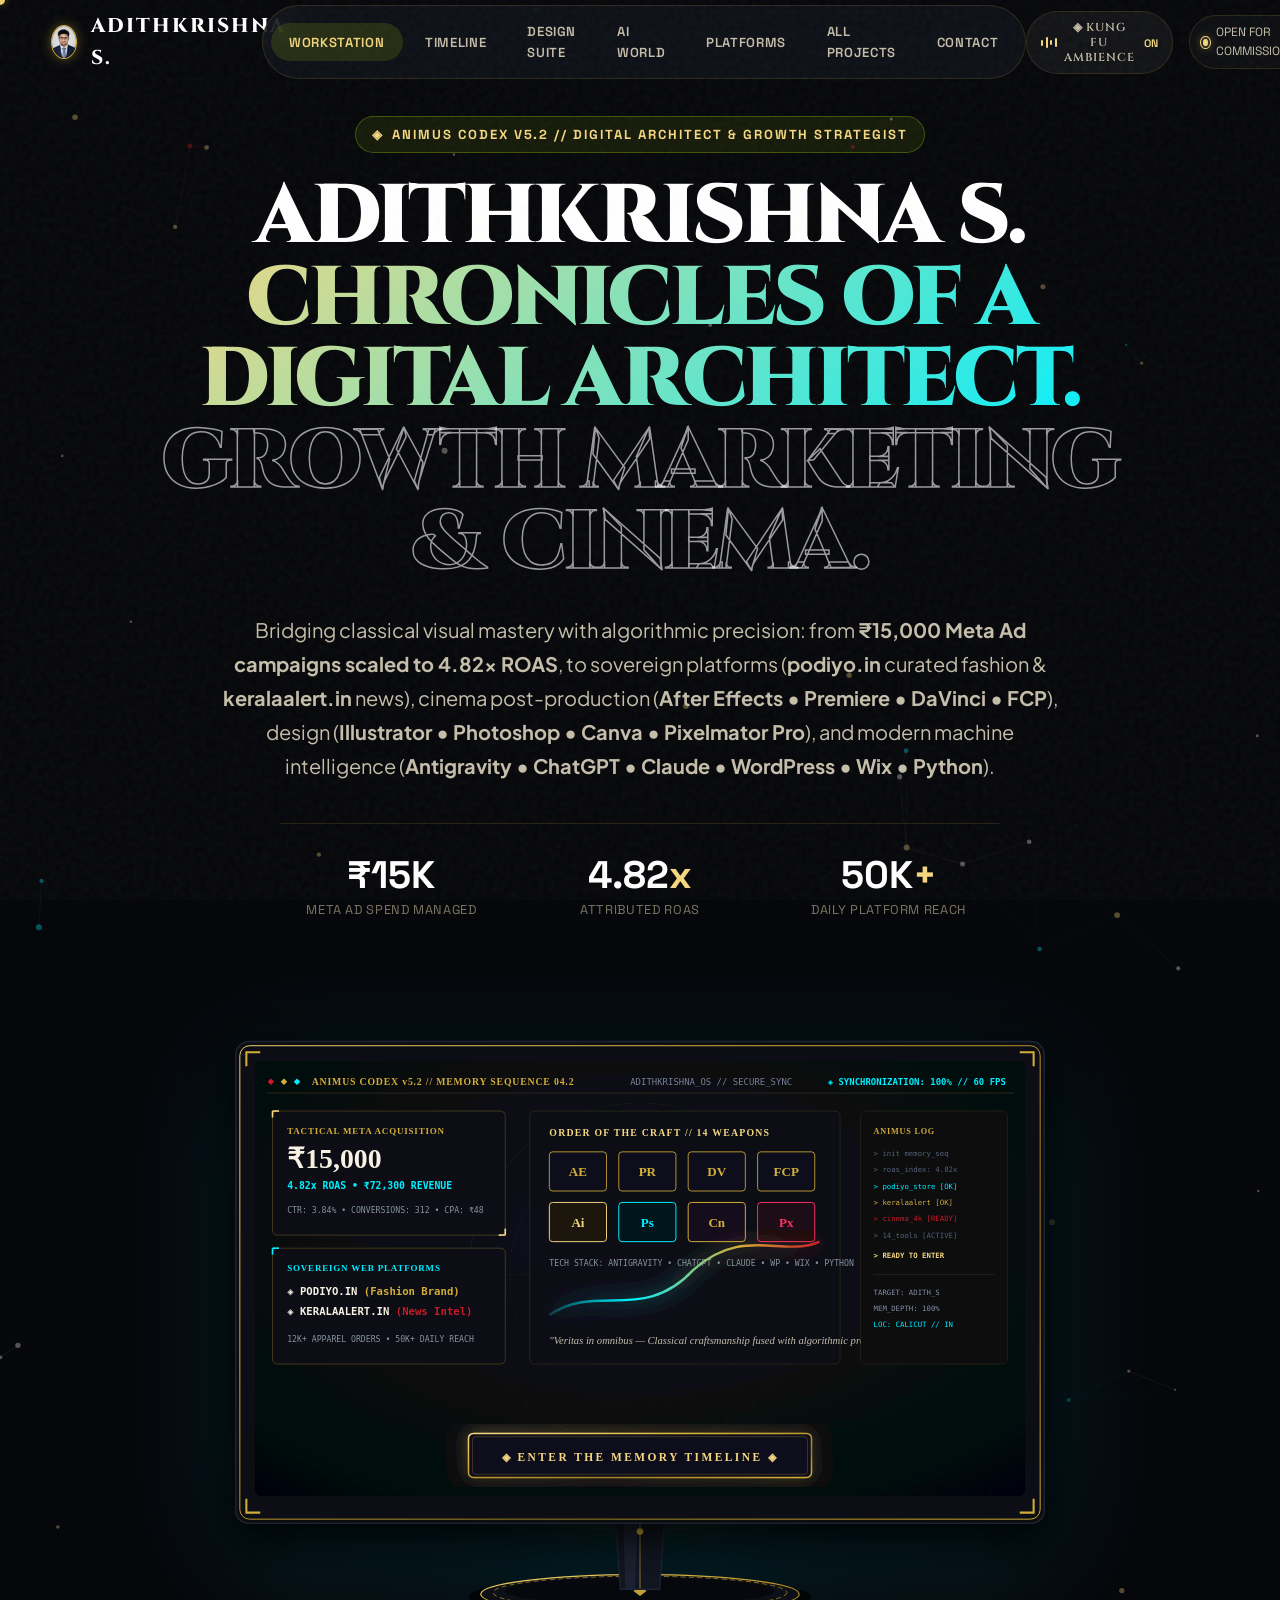
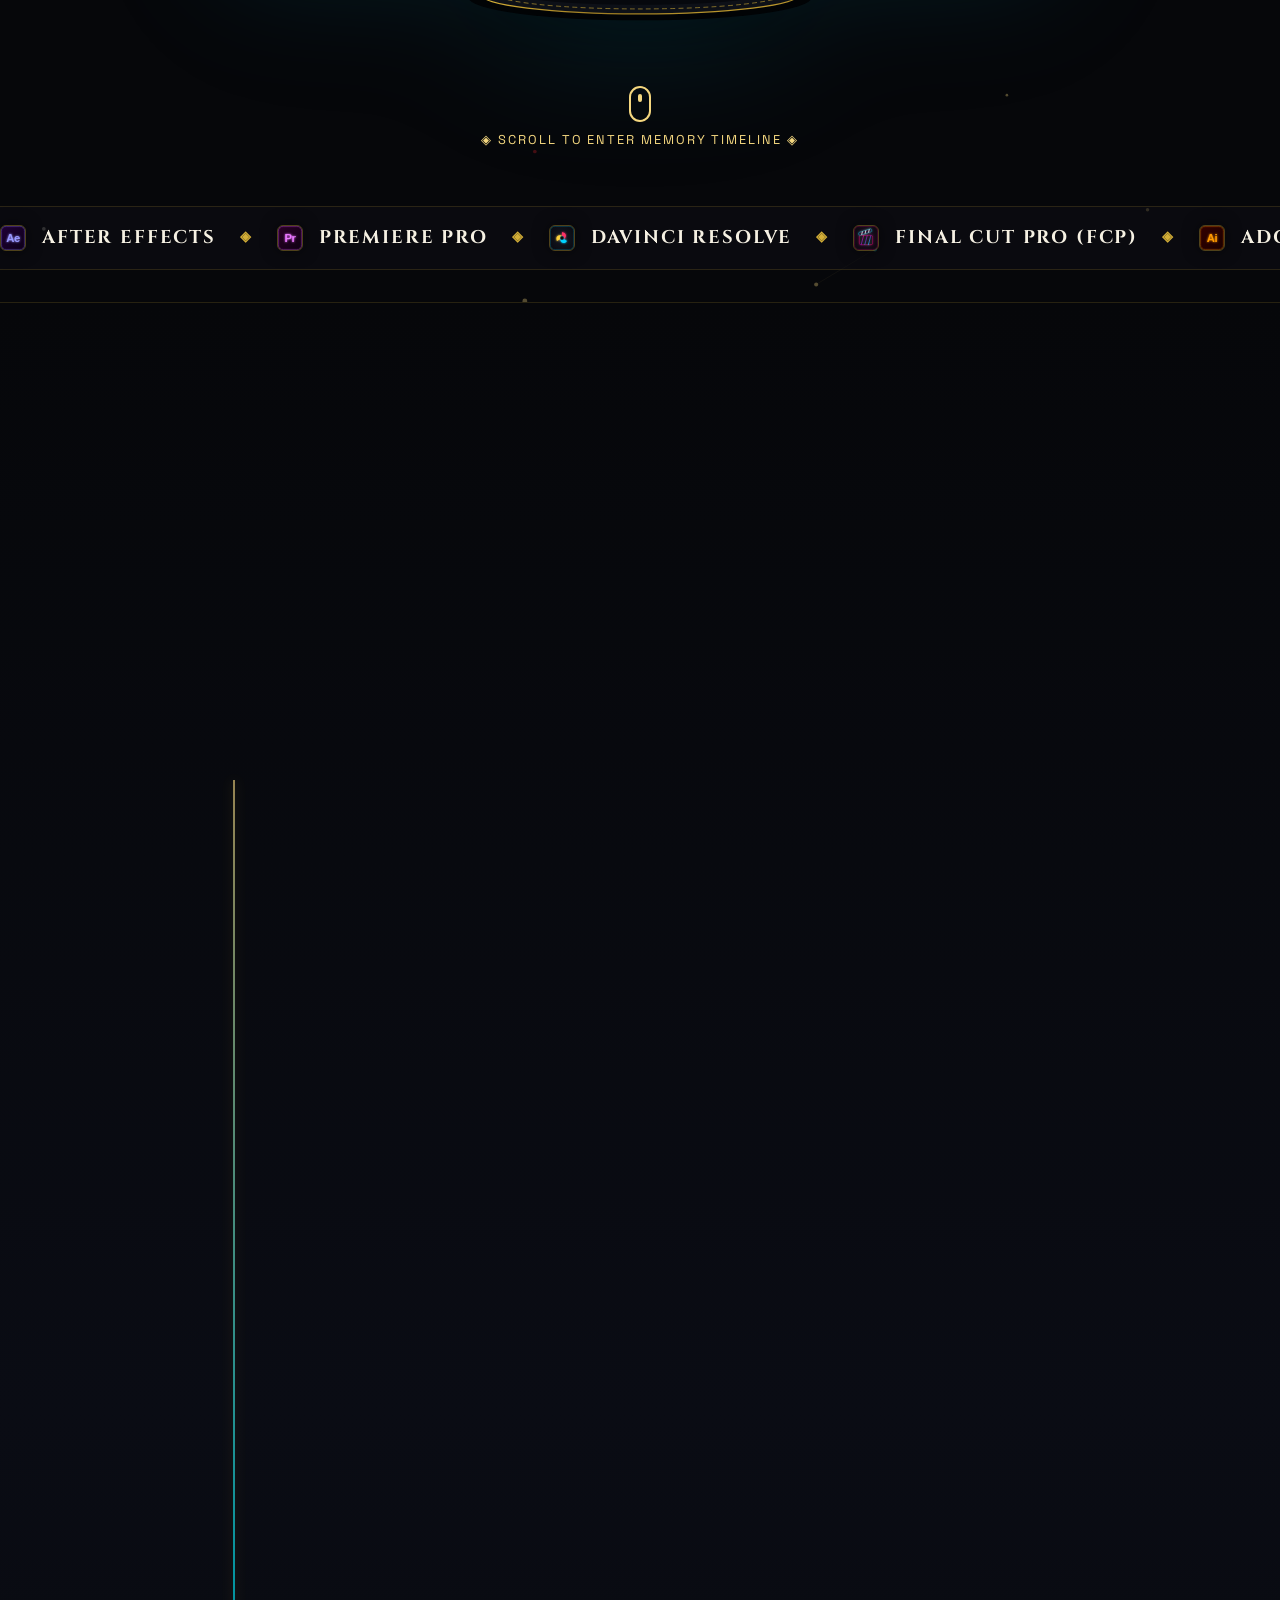
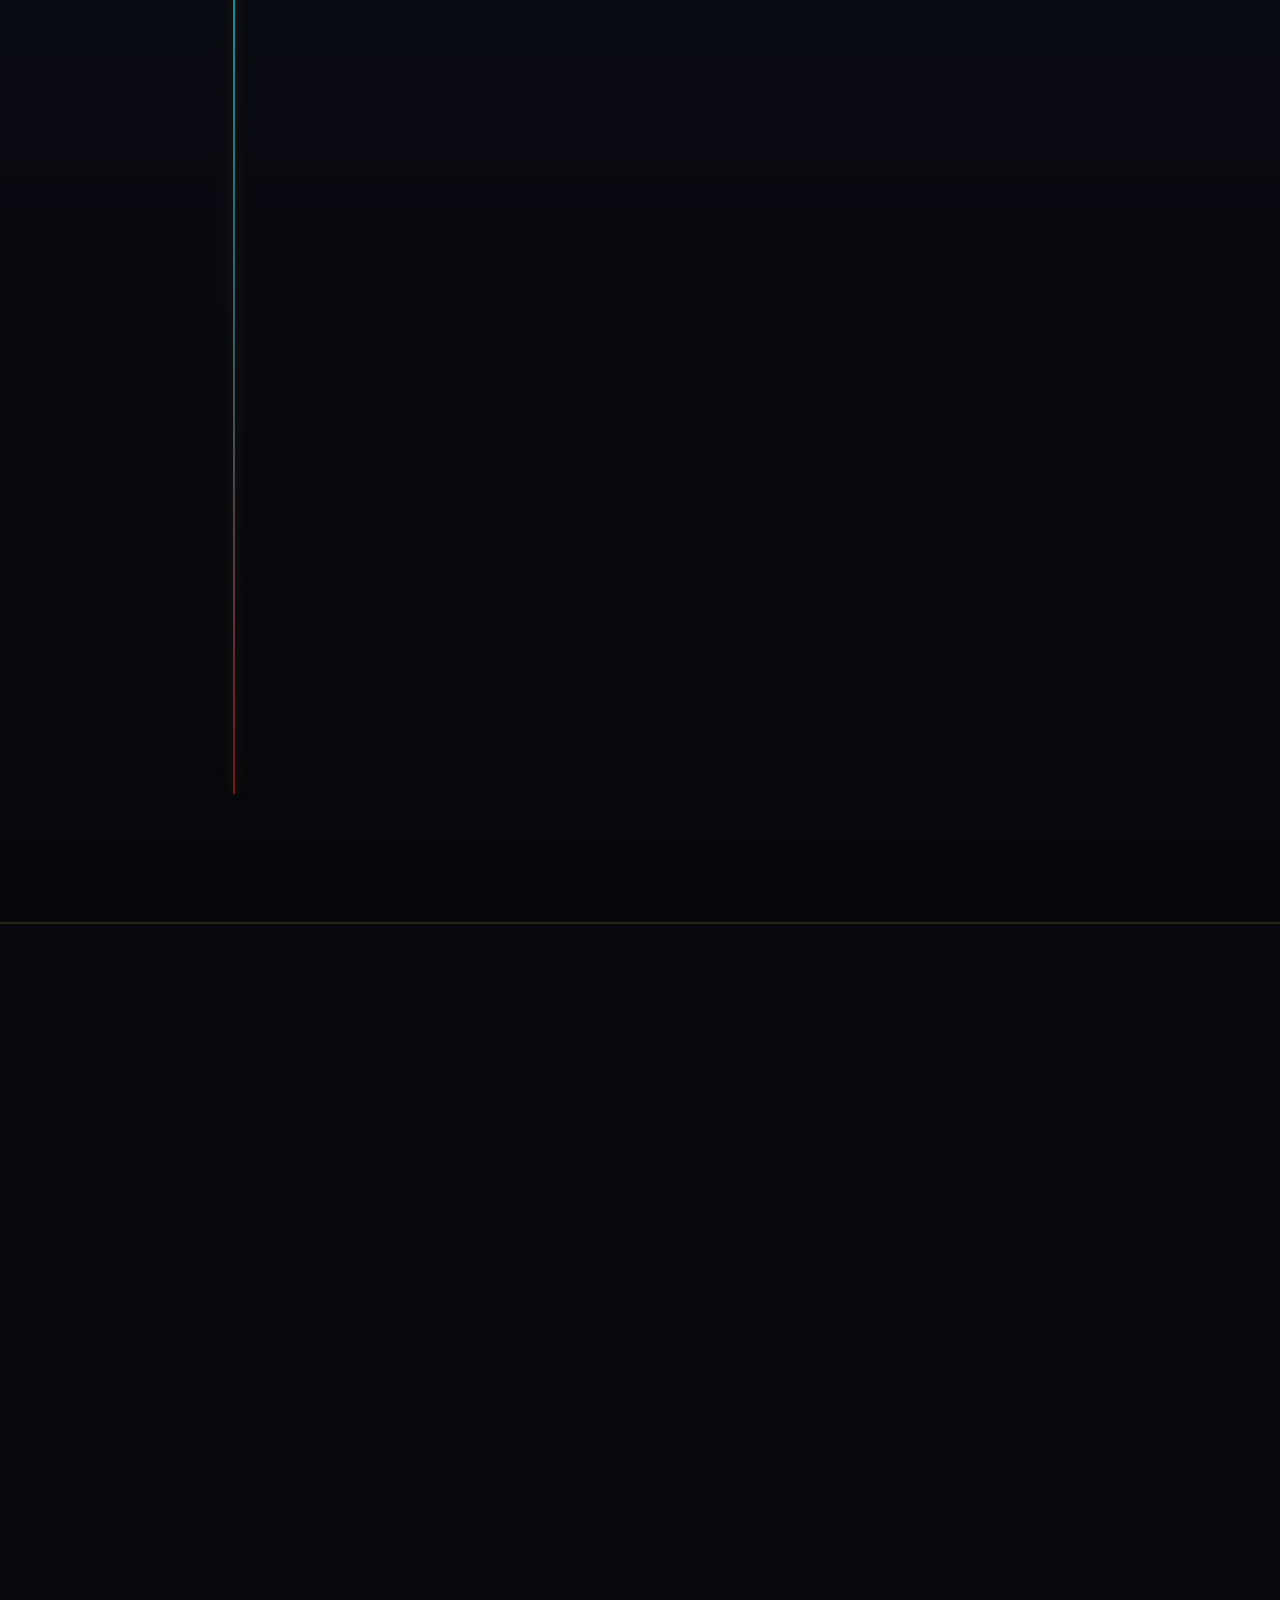
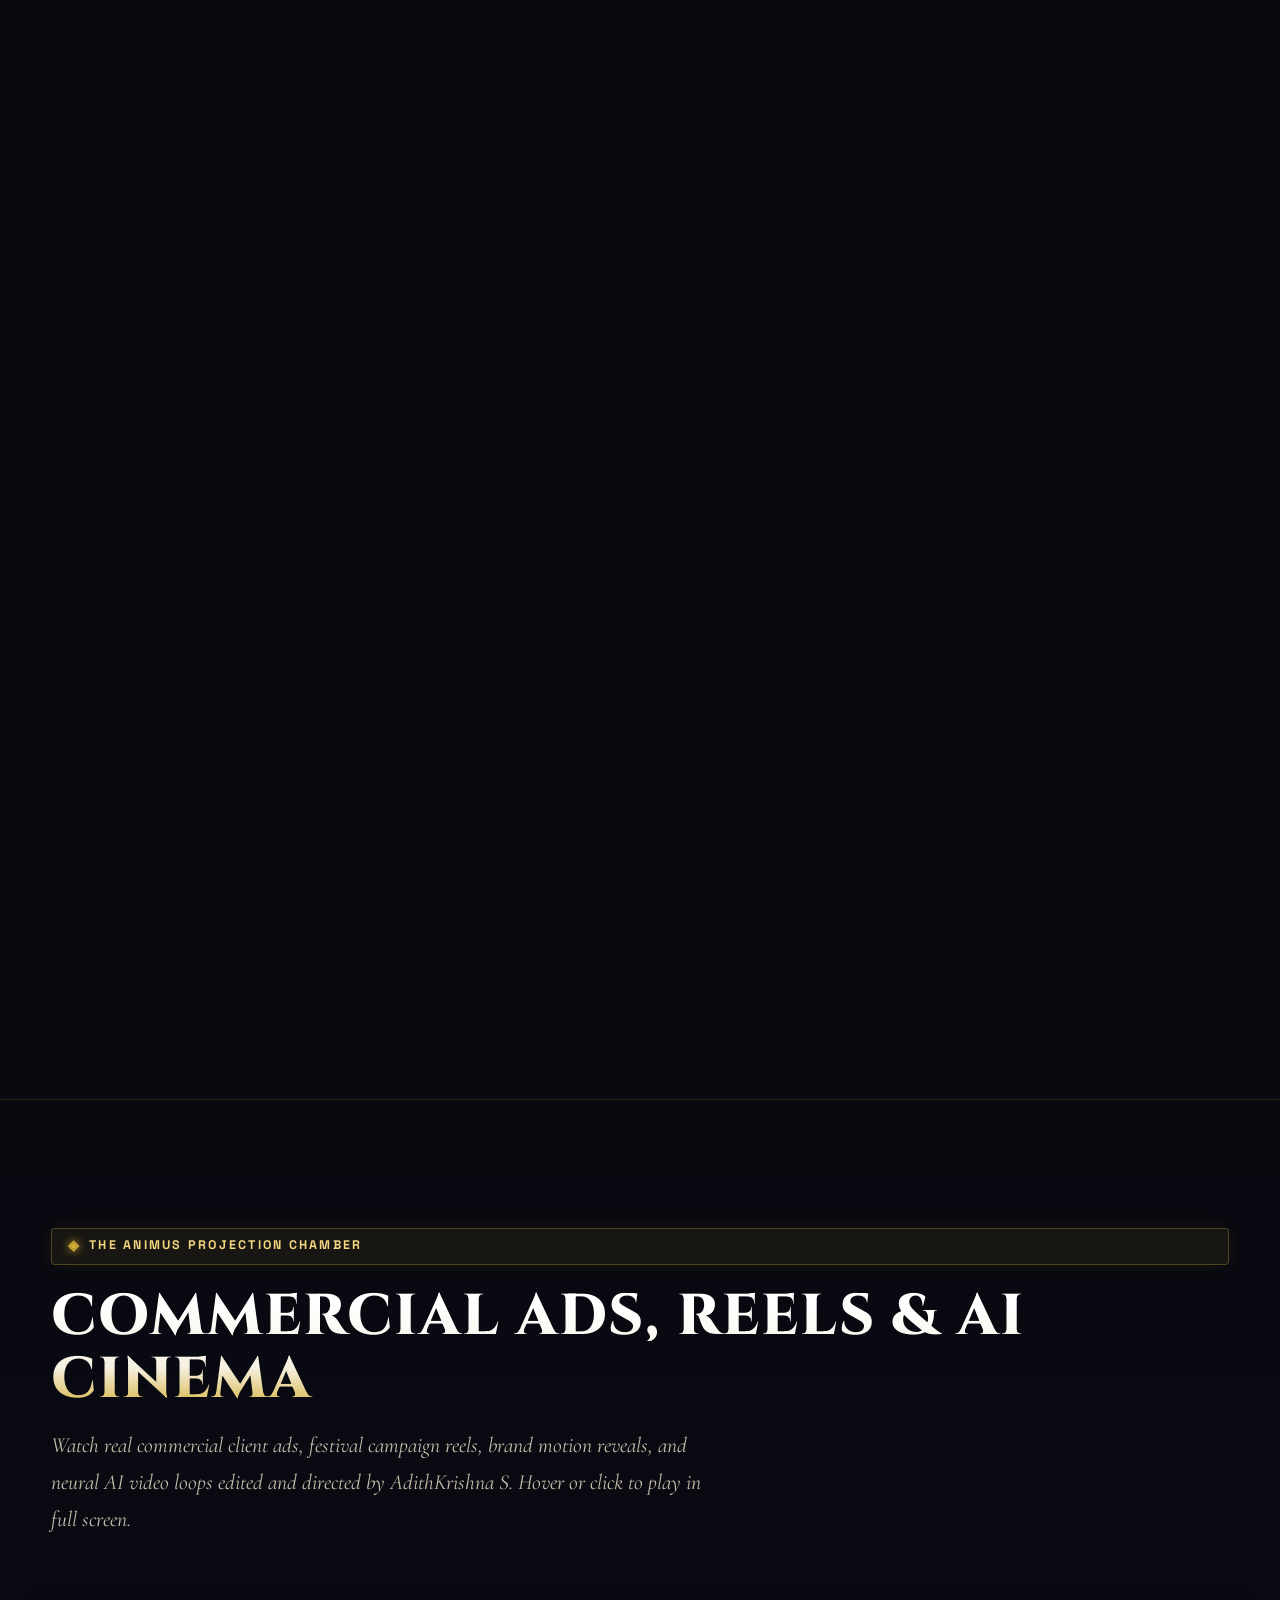
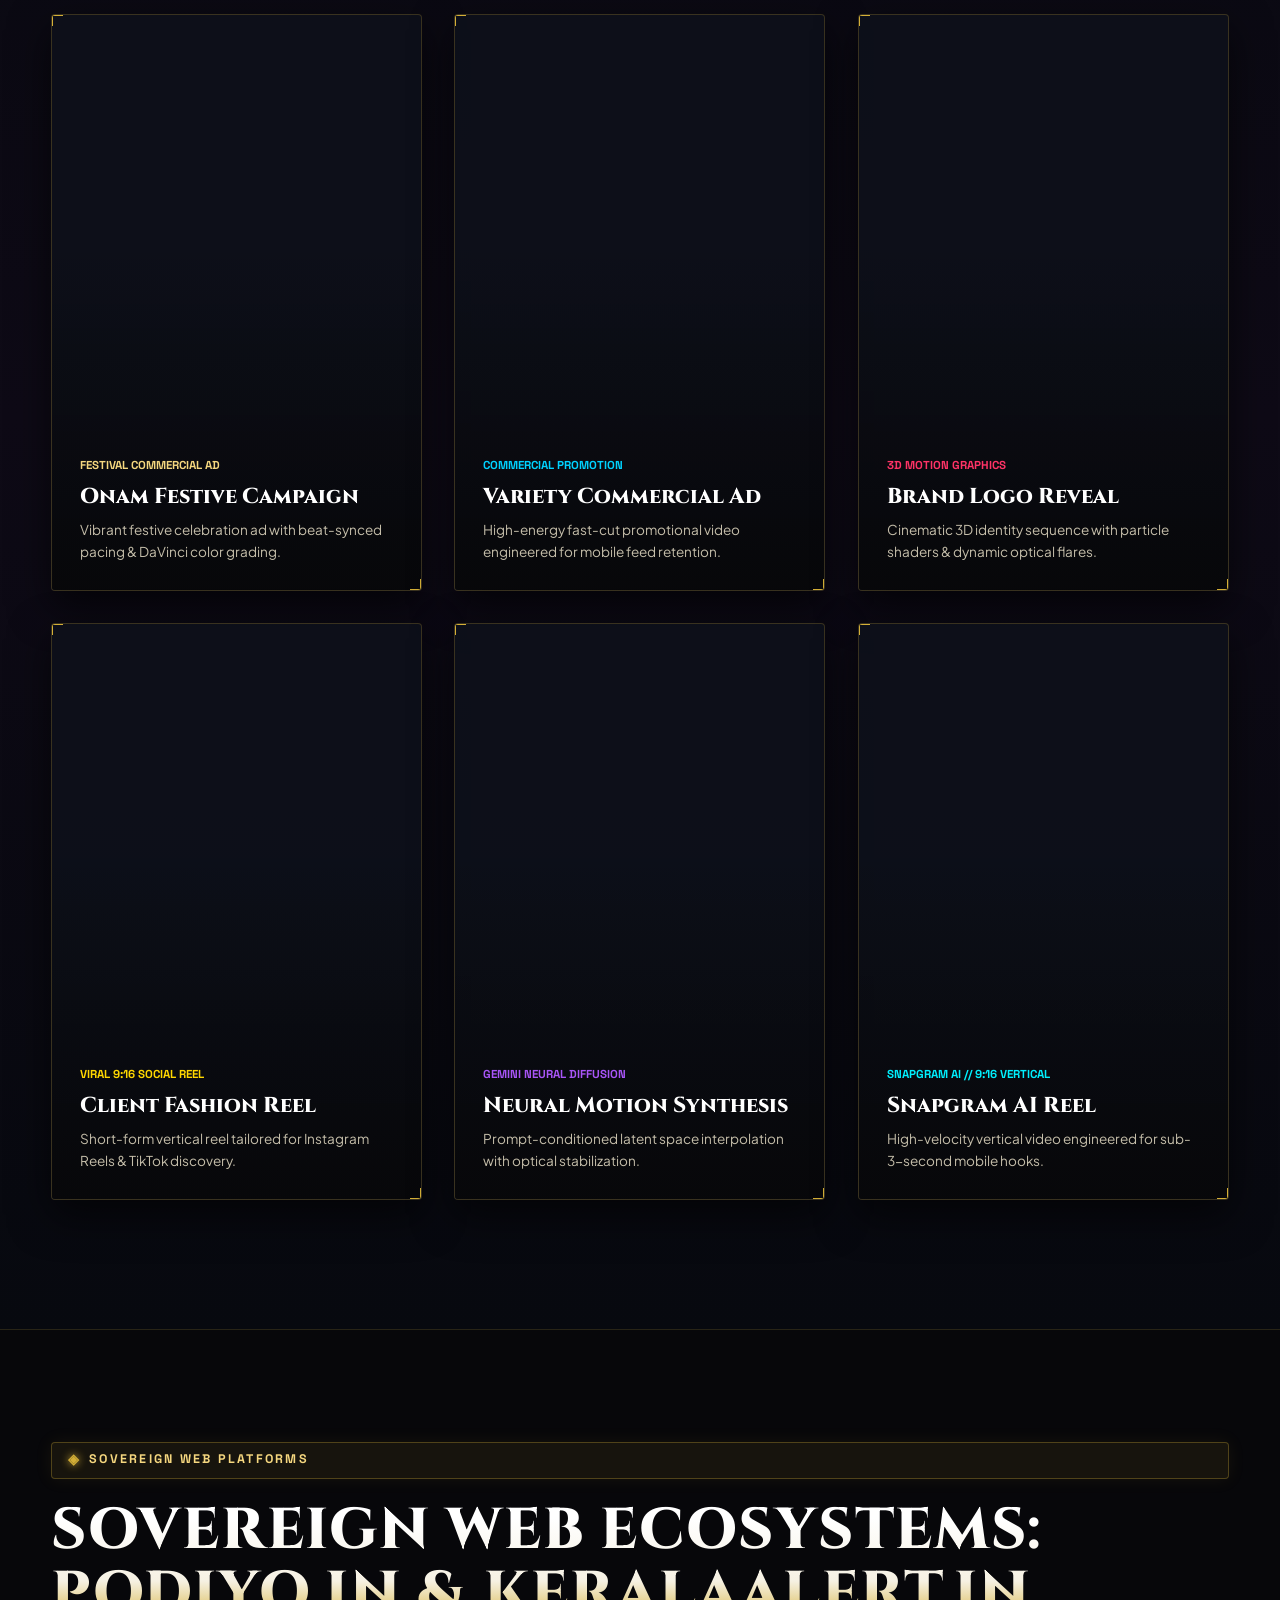
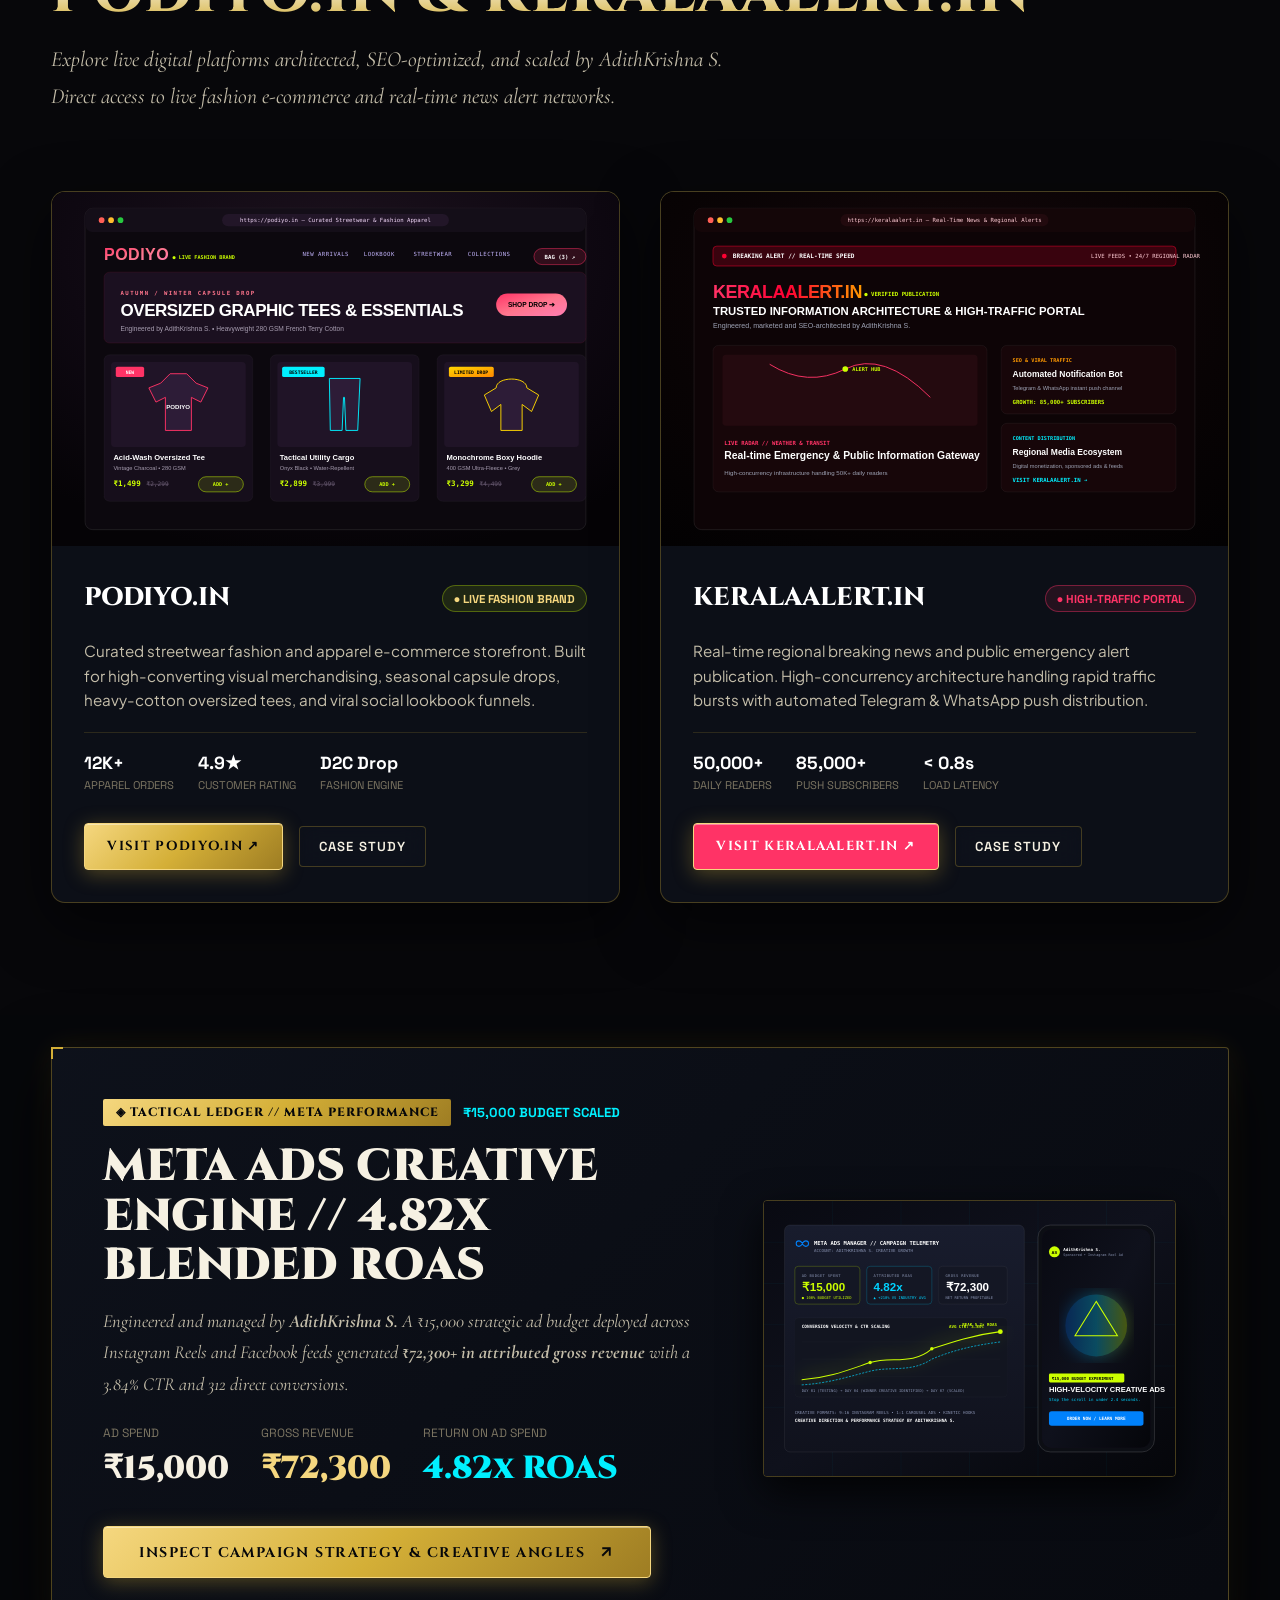
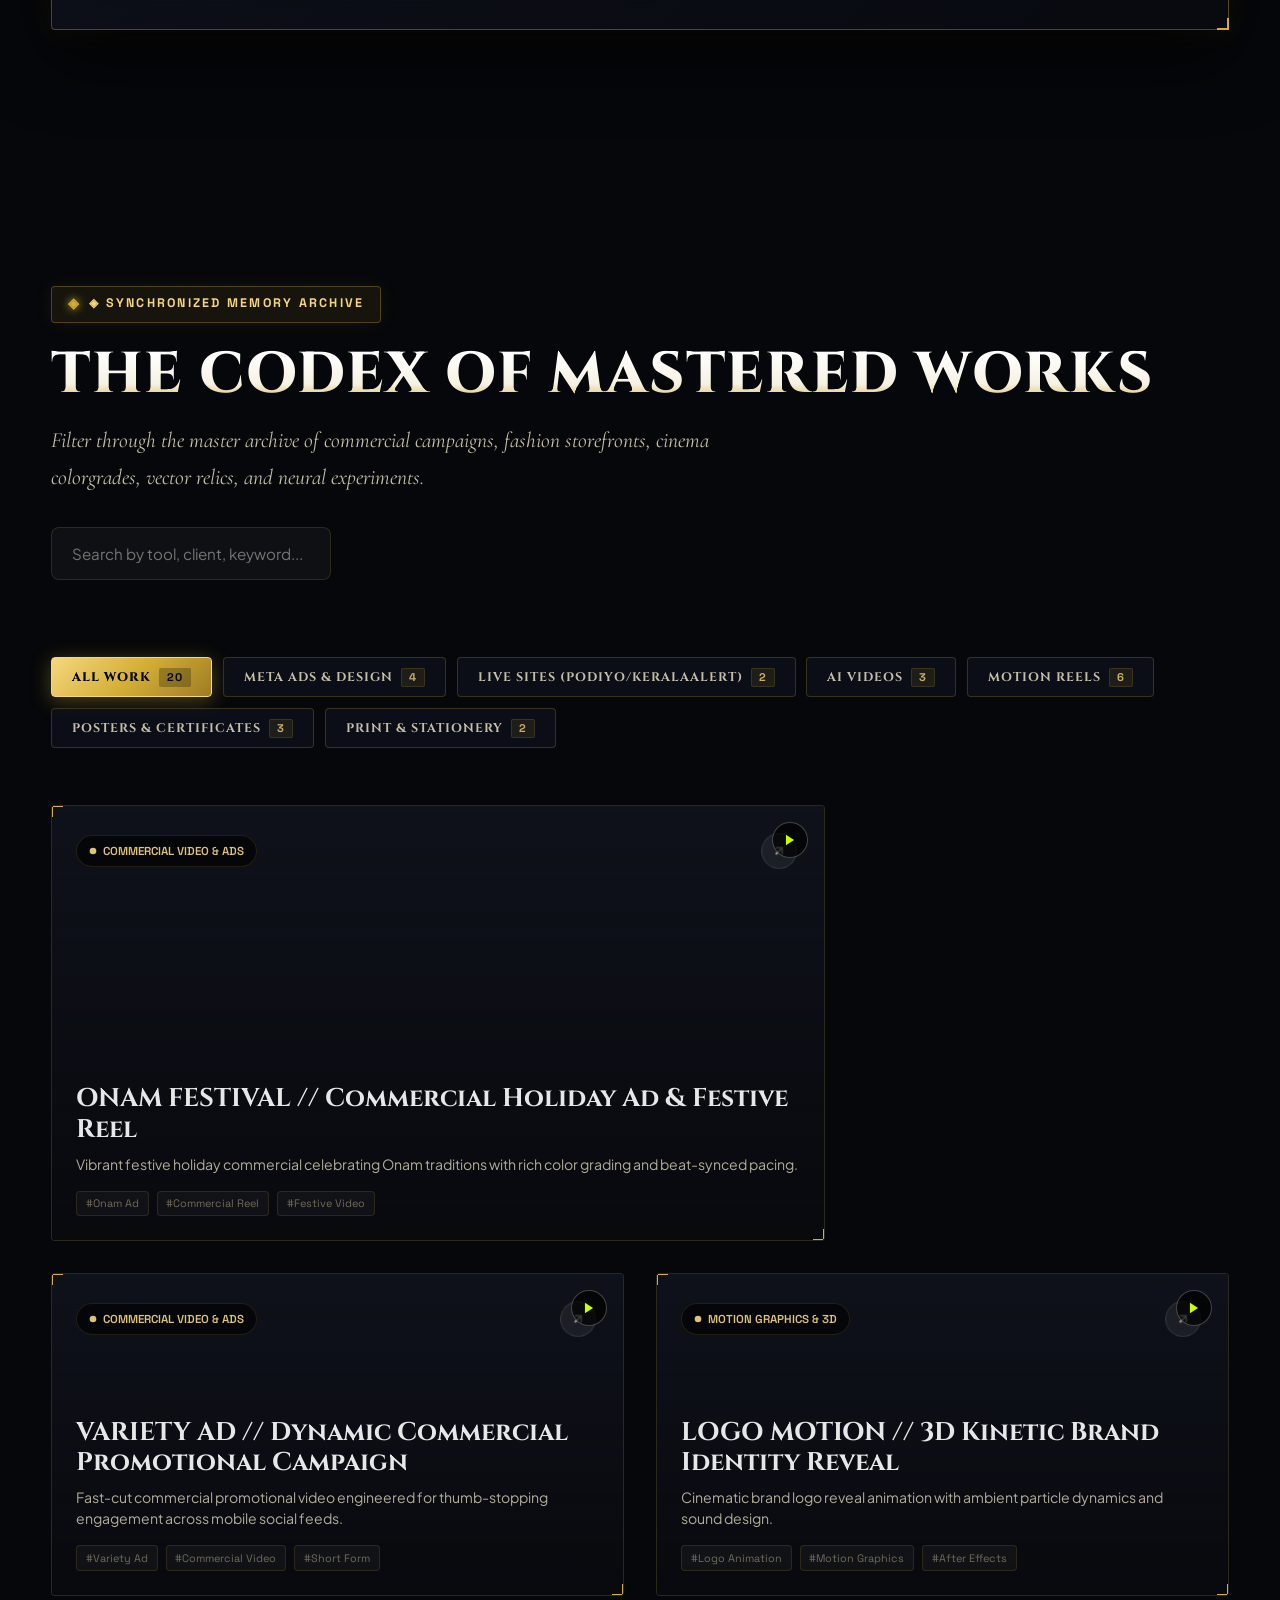
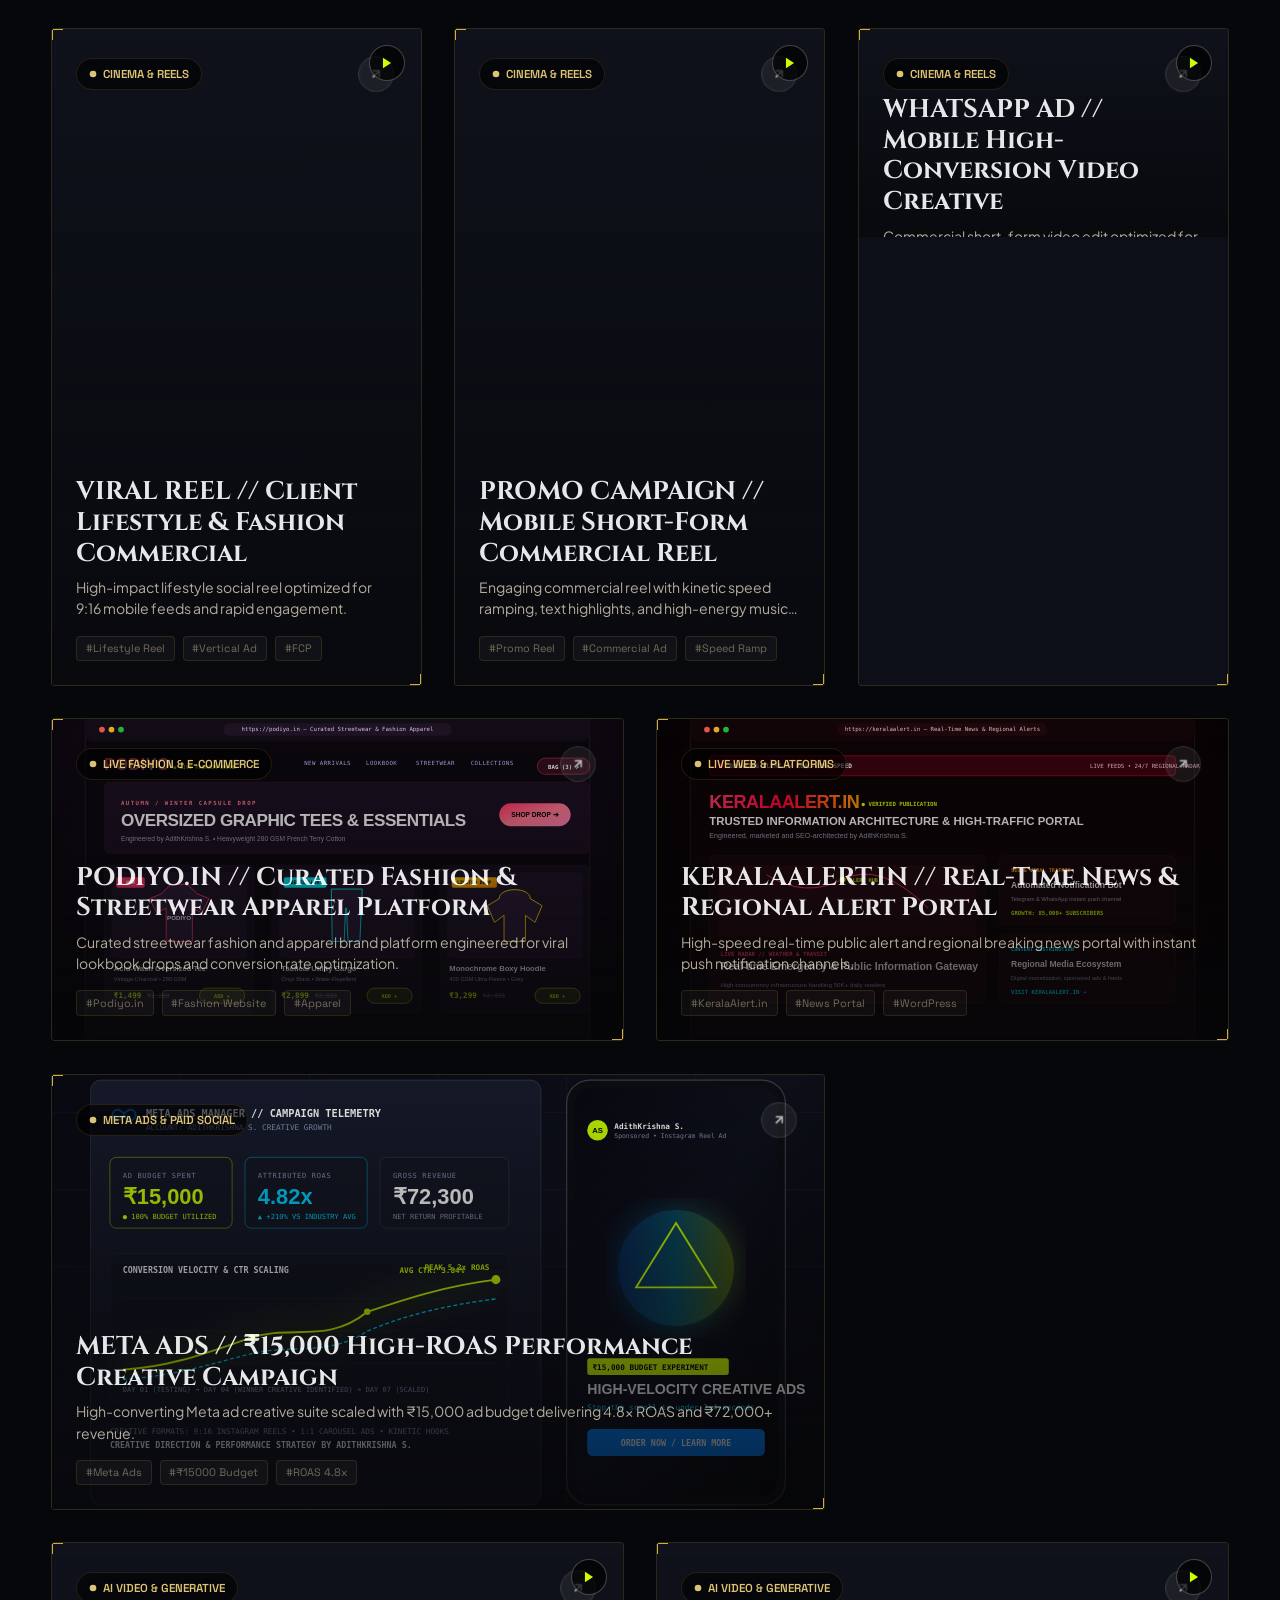
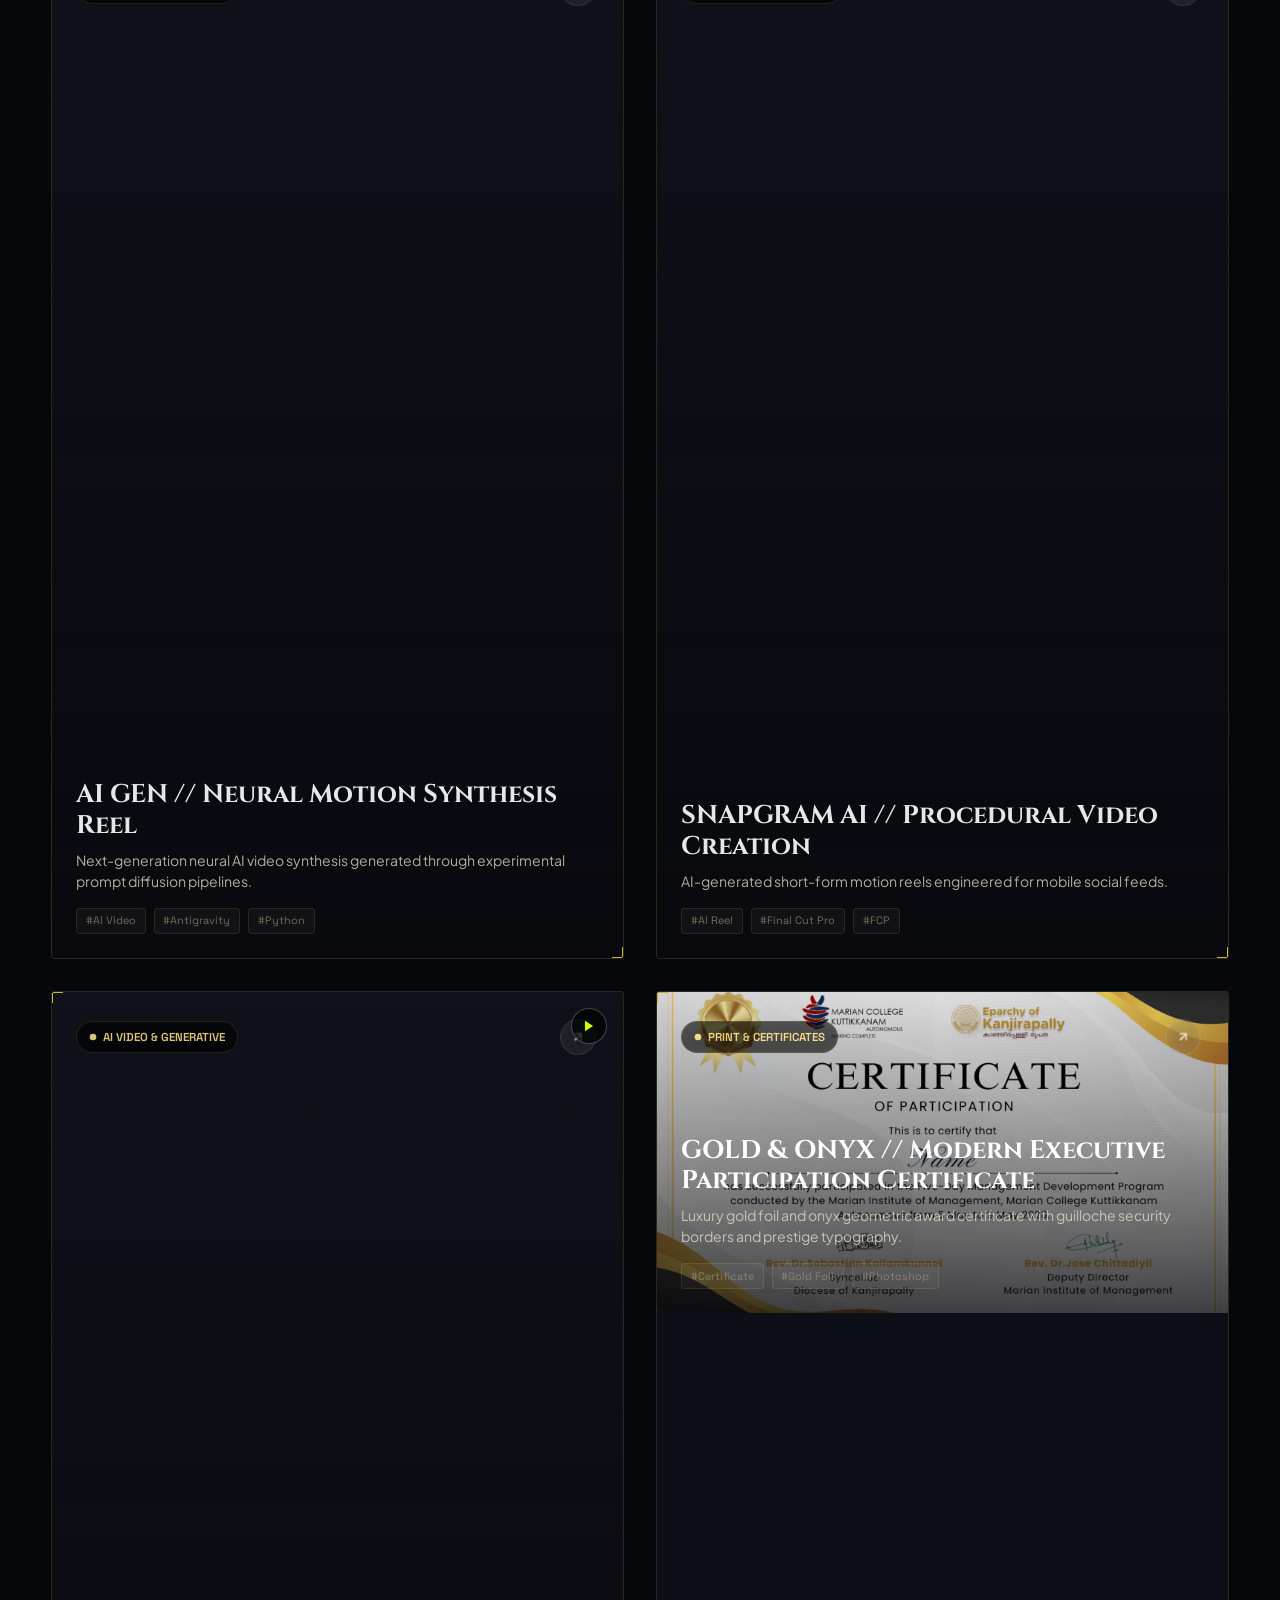
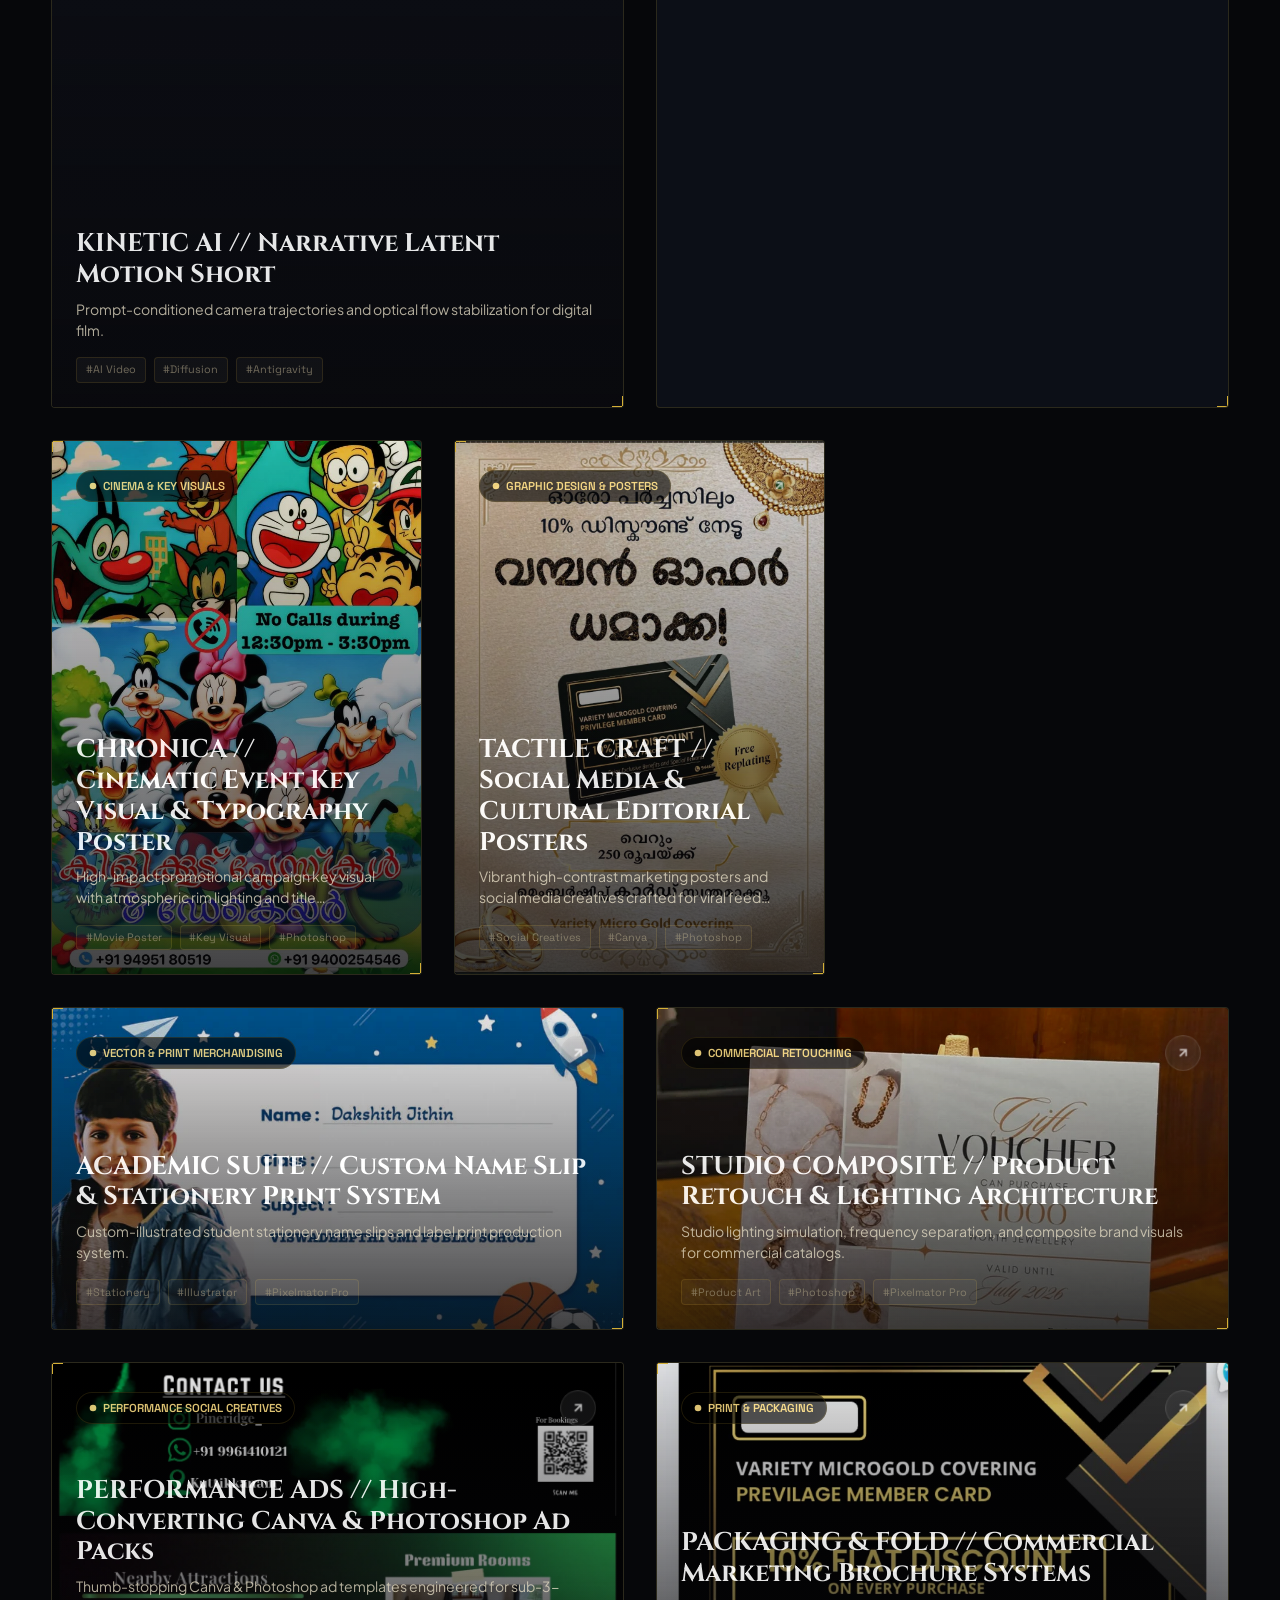
==== commit 721490d6: "Optimize responsive layout, touch interactions and performance for mobile and tablet" ====
--- a/index.html
+++ b/index.html
@@ -513,7 +513,7 @@
          ====================================================================== -->
     <section id="meta-ads-section" class="section" style="padding-top: 2rem;">
       <div class="container">
-        <div class="ac-ornament-card" style="background: linear-gradient(135deg, rgba(14, 18, 28, 0.95) 0%, rgba(8, 10, 16, 0.98) 100%); border: 1px solid rgba(212, 175, 55, 0.35); border-radius: var(--radius-sm); padding: clamp(2rem, 4vw, 3.5rem); display: grid; grid-template-columns: 1.2fr 0.8fr; gap: 2.5rem; align-items: center; box-shadow: 0 25px 70px rgba(0, 0, 0, 0.8), 0 0 30px rgba(212, 175, 55, 0.1);" data-reveal>
+        <div class="ac-ornament-card meta-ads-card-grid" style="background: linear-gradient(135deg, rgba(14, 18, 28, 0.95) 0%, rgba(8, 10, 16, 0.98) 100%); border: 1px solid rgba(212, 175, 55, 0.35); border-radius: var(--radius-sm); padding: clamp(2rem, 4vw, 3.5rem); display: grid; grid-template-columns: 1.2fr 0.8fr; gap: 2.5rem; align-items: center; box-shadow: 0 25px 70px rgba(0, 0, 0, 0.8), 0 0 30px rgba(212, 175, 55, 0.1);" data-reveal>
           <div>
             <div style="display:flex; align-items:center; gap:0.75rem; margin-bottom: 1rem;">
               <span style="font-family: var(--font-display); font-size: 0.75rem; background: var(--grad-gold); color: #06070a; padding: 0.25rem 0.8rem; border-radius: 2px; font-weight: 800; letter-spacing: 0.08em;">
--- a/css/components.css
+++ b/css/components.css
@@ -2031,16 +2031,21 @@
 }
 
 /* --------------------------------------------------------------------------
-   RESPONSIVE QUERIES
+   RESPONSIVE QUERIES (MOBILE & TABLET OPTIMIZATIONS)
    -------------------------------------------------------------------------- */
 @media (max-width: 1024px) {
+  .nav-container {
+    padding: 0 1.25rem;
+  }
+
   .hero-grid {
     grid-template-columns: 1fr;
-    gap: 3rem;
+    gap: 2.5rem;
   }
   
   .about-grid {
     grid-template-columns: 1fr;
+    gap: 3rem;
   }
   
   .about-visual-column {
@@ -2052,6 +2057,12 @@
   
   .contact-grid {
     grid-template-columns: 1fr;
+    gap: 2.5rem;
+  }
+
+  .meta-ads-card-grid {
+    grid-template-columns: 1fr !important;
+    gap: 2rem;
   }
   
   .gallery-item.col-span-8,
@@ -2059,9 +2070,53 @@
   .gallery-item.col-span-4 {
     grid-column: span 6;
   }
+
+  .services-grid {
+    grid-template-columns: repeat(2, 1fr);
+  }
+
+  .modal-window {
+    width: 92vw;
+    max-height: 92vh;
+  }
+
+  .modal-body {
+    padding: 2rem;
+  }
+
+  .modal-narrative-section {
+    grid-template-columns: 1fr;
+    gap: 1.5rem;
+  }
+
+  .footer-top {
+    flex-direction: column;
+    align-items: flex-start;
+    gap: 2rem;
+  }
 }
 
 @media (max-width: 768px) {
+  .site-header {
+    height: 64px;
+    padding: 0 1rem;
+  }
+
+  .nav-brand {
+    gap: 0.5rem;
+  }
+
+  .nav-brand .brand-monogram {
+    width: 32px;
+    height: 32px;
+    font-size: 0.8rem;
+  }
+
+  .nav-brand .brand-name {
+    font-size: 0.82rem;
+    letter-spacing: 0.06em;
+  }
+
   .nav-links-dock,
   .nav-availability {
     display: none;
@@ -2070,26 +2125,218 @@
   .mobile-menu-btn {
     display: flex;
   }
+
+  .nav-actions {
+    gap: 0.5rem;
+  }
+
+  #kungfu-audio-toggle {
+    min-width: auto !important;
+    padding: 0.4rem 0.65rem;
+    gap: 0.4rem;
+  }
+
+  .kungfu-audio-title-text {
+    display: none !important;
+  }
+
+  .mobile-nav-overlay {
+    padding: 4.5rem 1.5rem 2rem;
+  }
+
+  .mobile-nav-links {
+    gap: 1rem;
+    margin-bottom: 2rem;
+  }
+
+  .mobile-nav-link {
+    font-size: clamp(1.35rem, 5vw, 1.85rem);
+    padding: 0.4rem 0;
+  }
+
+  /* Horizontal Filter Bar Touch Swipe */
+  .filter-categories {
+    display: flex;
+    flex-wrap: nowrap;
+    overflow-x: auto;
+    -webkit-overflow-scrolling: touch;
+    padding: 0.25rem 0.25rem 0.65rem 0.25rem;
+    scrollbar-width: none;
+    gap: 0.5rem;
+  }
+
+  .filter-categories::-webkit-scrollbar {
+    display: none;
+  }
+
+  .filter-btn {
+    flex-shrink: 0;
+    white-space: nowrap;
+    padding: 0.45rem 0.85rem;
+    font-size: 0.72rem;
+  }
   
+  /* Masonry Grid on Mobile */
   .gallery-item.col-span-12,
   .gallery-item.col-span-8,
   .gallery-item.col-span-6,
   .gallery-item.col-span-4 {
     grid-column: span 12;
   }
-  
-  .modal-narrative-section {
+
+  .gallery-card-overlay {
+    opacity: 1;
+    background: linear-gradient(180deg, transparent 35%, rgba(6, 7, 10, 0.95) 100%);
+  }
+
+  .services-grid {
     grid-template-columns: 1fr;
   }
   
   .hero-metrics {
     grid-template-columns: repeat(3, 1fr);
+    gap: 0.75rem;
+  }
+
+  .metric-item {
+    text-align: center;
+  }
+
+  .metric-val {
+    font-size: clamp(1.3rem, 4vw, 1.8rem);
+  }
+
+  .metric-label {
+    font-size: 0.68rem;
+    line-height: 1.3;
+  }
+
+  /* Section 8 Tools on Mobile */
+  .arsenal-logos-strip {
+    justify-content: center;
+    gap: 0.45rem !important;
+    padding: 0.75rem !important;
+  }
+
+  .arsenal-logo-pill {
+    padding: 0.3rem 0.6rem !important;
+    font-size: 0.72rem !important;
+  }
+
+  .tools-category-grid {
+    grid-template-columns: 1fr !important;
+  }
+
+  /* Modal Mobile Sheet Optimization */
+  .modal-window {
+    width: 95vw;
+    max-height: 94vh;
+    margin: 3vh auto;
+    border-radius: var(--radius-sm);
+  }
+
+  .modal-close-btn {
+    top: 1rem;
+    right: 1rem;
+    width: 40px;
+    height: 40px;
+  }
+
+  .modal-body {
+    padding: 1.25rem;
+  }
+
+  .modal-title {
+    font-size: 1.75rem;
+    margin-bottom: 0.75rem;
+  }
+
+  .modal-subtitle {
+    font-size: 1.05rem;
+    margin-bottom: 1.5rem;
+  }
+
+  .modal-meta-grid {
+    grid-template-columns: repeat(2, 1fr);
+    padding: 1rem;
+    gap: 1rem;
+    margin-bottom: 2rem;
+  }
+
+  .footer-bottom {
+    flex-direction: column;
+    text-align: center;
+    gap: 0.65rem;
   }
 }
 
 @media (max-width: 480px) {
+  .container {
+    padding: 0 1rem;
+  }
+
+  .section {
+    padding: 3.5rem 0;
+  }
+
+  .hero-section {
+    padding-top: calc(var(--header-height) + 1.25rem);
+    padding-bottom: 2.5rem;
+  }
+
+  .hero-headline {
+    font-size: clamp(1.85rem, 7.5vw, 2.4rem);
+    line-height: 1.15;
+  }
+
+  .hero-description {
+    font-size: 0.95rem;
+    line-height: 1.6;
+    margin-bottom: 1.5rem;
+  }
+
   .hero-metrics {
     grid-template-columns: 1fr;
-    gap: 1.25rem;
-  }
-}
+    gap: 0.85rem;
+    background: rgba(14, 18, 27, 0.75);
+    border: 1px solid var(--border-light);
+    border-radius: var(--radius-sm);
+    padding: 1.25rem 1rem;
+  }
+
+  .metric-item {
+    display: flex;
+    flex-direction: row;
+    justify-content: space-between;
+    align-items: baseline;
+    padding: 0.35rem 0;
+    border-bottom: 1px solid rgba(255, 255, 255, 0.05);
+  }
+
+  .metric-item:last-child {
+    border-bottom: none;
+  }
+
+  .metric-val {
+    font-size: 1.5rem;
+  }
+
+  .contact-direct-links {
+    gap: 0.75rem;
+  }
+
+  .contact-email-card {
+    padding: 1rem;
+    flex-direction: column;
+    align-items: flex-start;
+    gap: 0.75rem;
+  }
+
+  .copy-badge {
+    align-self: flex-start;
+  }
+
+  .modal-meta-grid {
+    grid-template-columns: 1fr;
+  }
+}
--- a/css/animations.css
+++ b/css/animations.css
@@ -90,6 +90,20 @@
   }
 }
 
+/* Mobile & Tablet Performance Optimizations */
+@media (max-width: 768px), (pointer: coarse) {
+  .tilt-card {
+    transform: none !important;
+    perspective: none !important;
+  }
+  .magnetic-target {
+    transform: none !important;
+  }
+  [data-reveal] {
+    transition-duration: 0.5s;
+  }
+}
+
 /* Reduced Motion Safety */
 @media (prefers-reduced-motion: reduce) {
   [data-reveal] {
--- a/css/admin.css
+++ b/css/admin.css
@@ -372,16 +372,69 @@
   box-shadow: 0 12px 30px rgba(204, 255, 0, 0.35);
 }
 
+@media (max-width: 900px) {
+  .admin-music-grid {
+    grid-template-columns: 1fr !important;
+    gap: 1.5rem !important;
+  }
+}
+
 @media (max-width: 768px) {
+  .admin-window {
+    width: 96vw;
+    max-height: 94vh;
+    padding: 1.25rem;
+    border-radius: var(--radius-sm);
+  }
+  .admin-top-bar {
+    flex-direction: column;
+    align-items: flex-start;
+    gap: 0.75rem;
+  }
+  .admin-tabs-nav {
+    display: flex;
+    overflow-x: auto;
+    -webkit-overflow-scrolling: touch;
+    scrollbar-width: none;
+    gap: 0.4rem;
+    padding-bottom: 0.5rem;
+  }
+  .admin-tabs-nav::-webkit-scrollbar {
+    display: none;
+  }
+  .admin-tab-btn {
+    white-space: nowrap;
+    flex-shrink: 0;
+    padding: 0.55rem 0.85rem;
+    font-size: 0.78rem;
+  }
   .admin-form-grid {
     grid-template-columns: 1fr;
   }
   .admin-project-row {
     flex-direction: column;
     align-items: flex-start;
+    gap: 1rem;
+  }
+  .admin-row-thumb {
+    width: 100%;
+    height: 130px;
   }
   .admin-row-actions {
     width: 100%;
     justify-content: flex-end;
   }
-}
+  .admin-music-grid {
+    grid-template-columns: 1fr !important;
+  }
+  .pin-input-group {
+    flex-direction: column;
+    gap: 0.75rem;
+  }
+  .admin-lock-screen {
+    padding: 2rem 1rem;
+  }
+  .admin-lock-title {
+    font-size: 1.4rem;
+  }
+}
--- a/css/journey.css
+++ b/css/journey.css
@@ -711,89 +711,149 @@
 @media (max-width: 1024px) {
   .hero-computer-container {
     max-width: 100%;
-    margin: 2.5rem auto 0;
+    margin: 2rem auto 0;
+    overflow: hidden;
+  }
+  .suite-portals-nav {
+    grid-template-columns: repeat(auto-fit, minmax(180px, 1fr));
+    gap: 0.85rem;
+  }
+  .suite-portal-btn {
+    padding: 1.1rem;
   }
   .suite-projects-grid {
     grid-template-columns: repeat(2, 1fr);
+    gap: 1.5rem;
   }
   .platforms-grid {
     grid-template-columns: 1fr;
+    gap: 2.5rem;
   }
 }
 
 @media (max-width: 768px) {
   .hero-computer-container {
-    margin: 2rem auto 0;
+    margin: 1.5rem auto 0;
+    perspective: none;
+    overflow: hidden;
+  }
+  .hero-computer-wrap {
+    transform: none !important;
   }
   .hero-scroll-indicator {
     font-size: 0.72rem;
+    margin-top: 1rem;
+  }
+  .scroll-mouse-icon {
+    width: 18px;
+    height: 30px;
   }
   .timeline-section {
-    padding: 5rem 0;
+    padding: 4.5rem 0;
   }
   .timeline-track {
-    padding-left: 0.5rem;
-    gap: 2.25rem;
-    margin-top: 2rem;
+    padding-left: 0.25rem;
+    gap: 1.75rem;
+    margin-top: 1.5rem;
   }
   .timeline-track::before {
-    left: calc(0.5rem + 12px);
+    left: calc(0.25rem + 12px);
   }
   .timeline-node {
-    gap: 1.25rem;
+    gap: 1rem;
   }
   .timeline-node-card {
-    padding: 1.5rem;
+    padding: 1.25rem;
   }
   .timeline-card-title {
-    font-size: 1.35rem;
+    font-size: 1.25rem;
   }
   .timeline-card-footer {
     flex-direction: column;
     align-items: flex-start;
-    gap: 0.85rem;
-  }
+    gap: 0.75rem;
+  }
+
+  /* Design Suite Portals Touch Swipe on Mobile */
   .suite-section {
-    padding: 5rem 0;
+    padding: 4.5rem 0;
   }
   .suite-portals-nav {
-    grid-template-columns: 1fr;
-    gap: 1rem;
-    margin-bottom: 2.5rem;
+    display: flex;
+    flex-wrap: nowrap;
+    overflow-x: auto;
+    -webkit-overflow-scrolling: touch;
+    gap: 0.65rem;
+    padding-bottom: 0.75rem;
+    scrollbar-width: none;
+    margin-bottom: 2rem;
+  }
+  .suite-portals-nav::-webkit-scrollbar {
+    display: none;
   }
   .suite-portal-btn {
-    padding: 1.25rem;
+    flex: 0 0 auto;
+    min-width: 190px;
+    padding: 0.85rem 1rem;
+    gap: 0.75rem;
+  }
+  .suite-portal-icon {
+    width: 40px;
+    height: 40px;
+  }
+  .suite-portal-title {
+    font-size: 0.85rem;
+  }
+  .suite-portal-count {
+    font-size: 0.68rem;
   }
   .suite-projects-grid {
     grid-template-columns: 1fr;
     gap: 1.5rem;
   }
+
+  /* AI Video Dimension */
   .ai-world-section {
-    padding: 5rem 0;
+    padding: 4.5rem 0;
   }
   .ai-world-grid {
     grid-template-columns: 1fr;
-    gap: 1.75rem;
+    gap: 1.5rem;
   }
   .ai-video-card {
     aspect-ratio: 9 / 13;
   }
+
+  /* Sovereign Platforms */
   .platforms-section {
-    padding: 5rem 0;
+    padding: 4.5rem 0;
   }
   .platforms-grid {
     grid-template-columns: 1fr;
     gap: 2rem;
   }
   .platform-body {
-    padding: 1.5rem;
+    padding: 1.25rem;
   }
   .platform-name {
     font-size: 1.35rem;
   }
   .platform-metrics-list {
     flex-wrap: wrap;
-    gap: 1.25rem;
+    gap: 1rem;
+  }
+  .platform-metric-item .metric-num {
+    font-size: 1.4rem;
+  }
+  .platform-actions {
+    flex-direction: column;
+    align-items: stretch;
+    gap: 0.75rem;
+  }
+  .platform-actions .btn-primary,
+  .platform-actions .btn-secondary {
+    justify-content: center;
+    text-align: center;
   }
 }
 
@@ -802,14 +862,14 @@
     padding-left: 0;
   }
   .timeline-track::before {
-    left: 12px;
+    left: 11px;
   }
   .timeline-node {
-    gap: 0.85rem;
+    gap: 0.75rem;
   }
   .timeline-node-marker {
-    width: 24px;
-    height: 24px;
+    width: 22px;
+    height: 22px;
     margin-top: 0.35rem;
   }
   .timeline-beacon {
@@ -817,21 +877,20 @@
     height: 6px;
   }
   .timeline-node-card {
-    padding: 1.15rem;
+    padding: 1.1rem;
   }
   .timeline-card-title {
-    font-size: 1.18rem;
+    font-size: 1.15rem;
   }
   .timeline-card-subtitle {
-    font-size: 0.8rem;
-  }
-  .platform-actions {
-    flex-direction: column;
-    align-items: stretch;
-  }
-  .platform-actions .btn-primary,
-  .platform-actions .btn-secondary {
-    text-align: center;
-    justify-content: center;
-  }
-}
+    font-size: 0.78rem;
+  }
+  .timeline-card-desc {
+    font-size: 0.95rem;
+    line-height: 1.6;
+  }
+  .timeline-metric-pill {
+    font-size: 0.75rem;
+    padding: 0.3rem 0.65rem;
+  }
+}
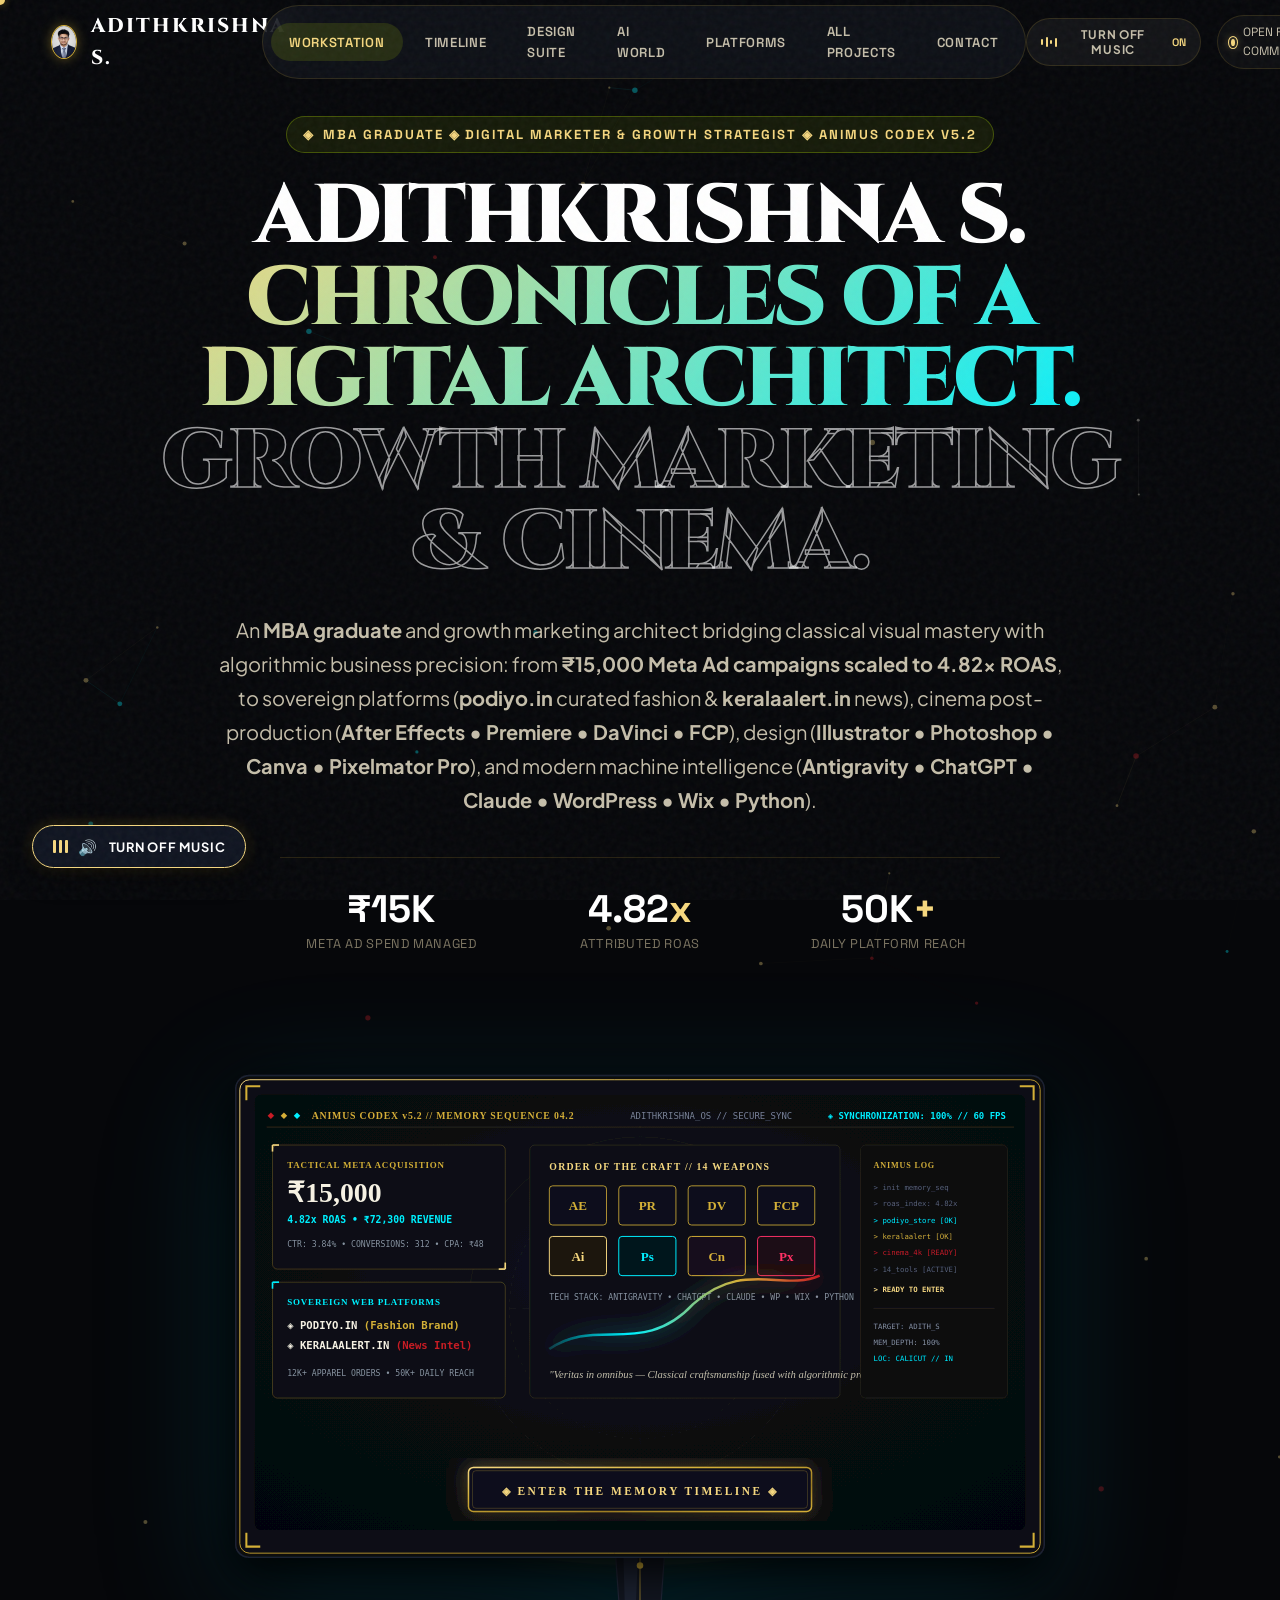
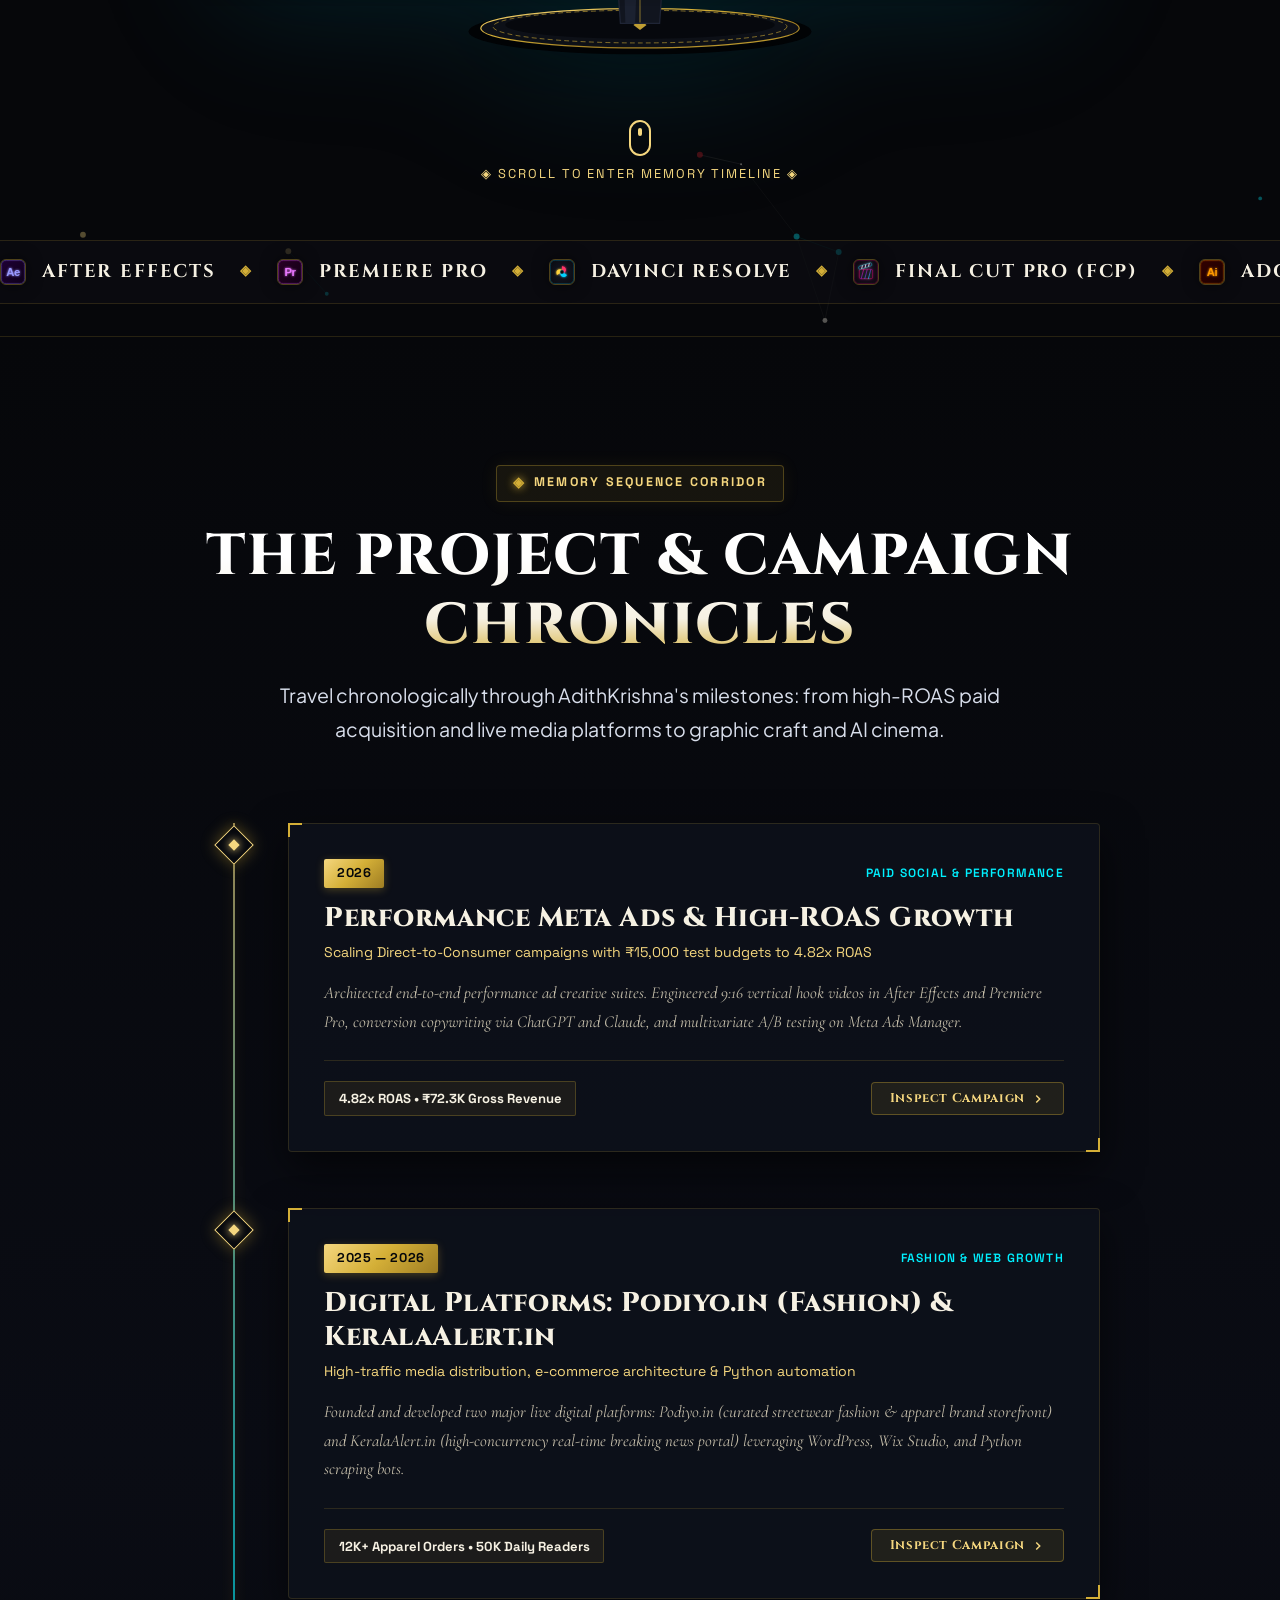
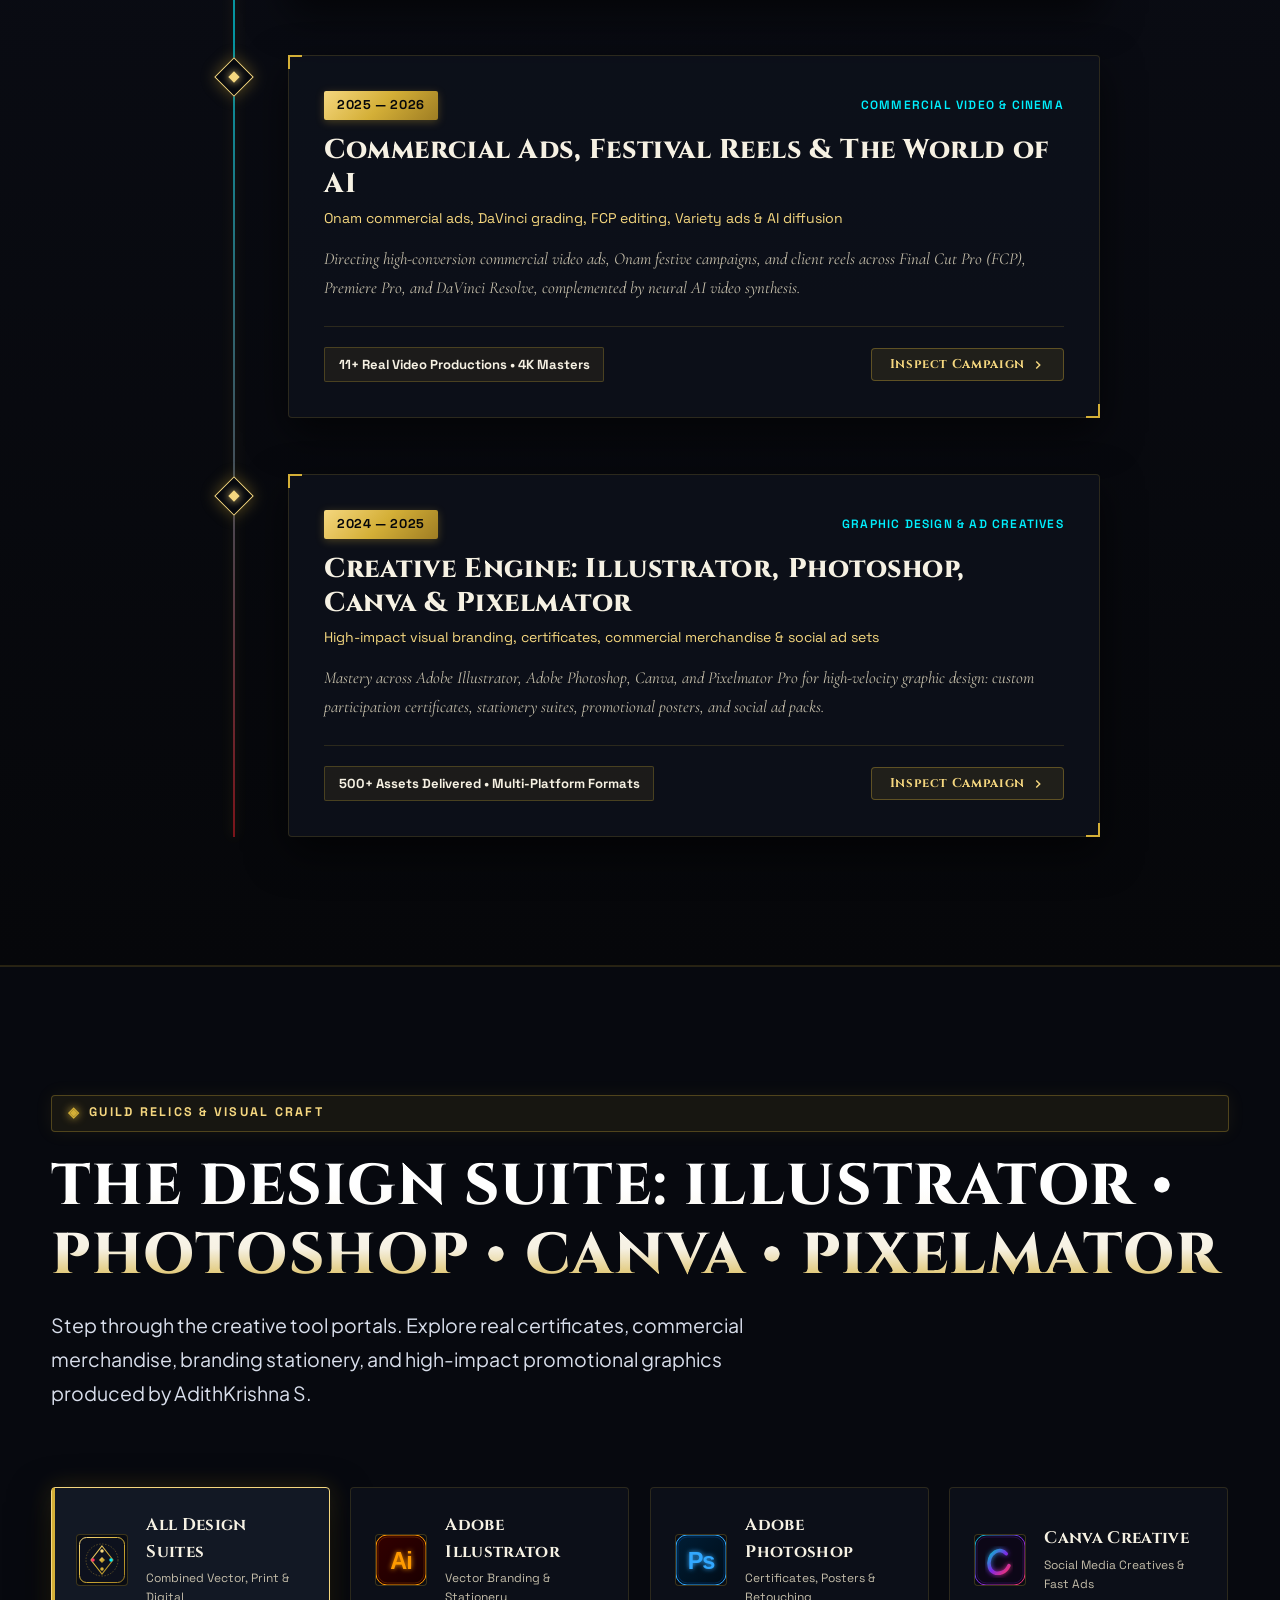
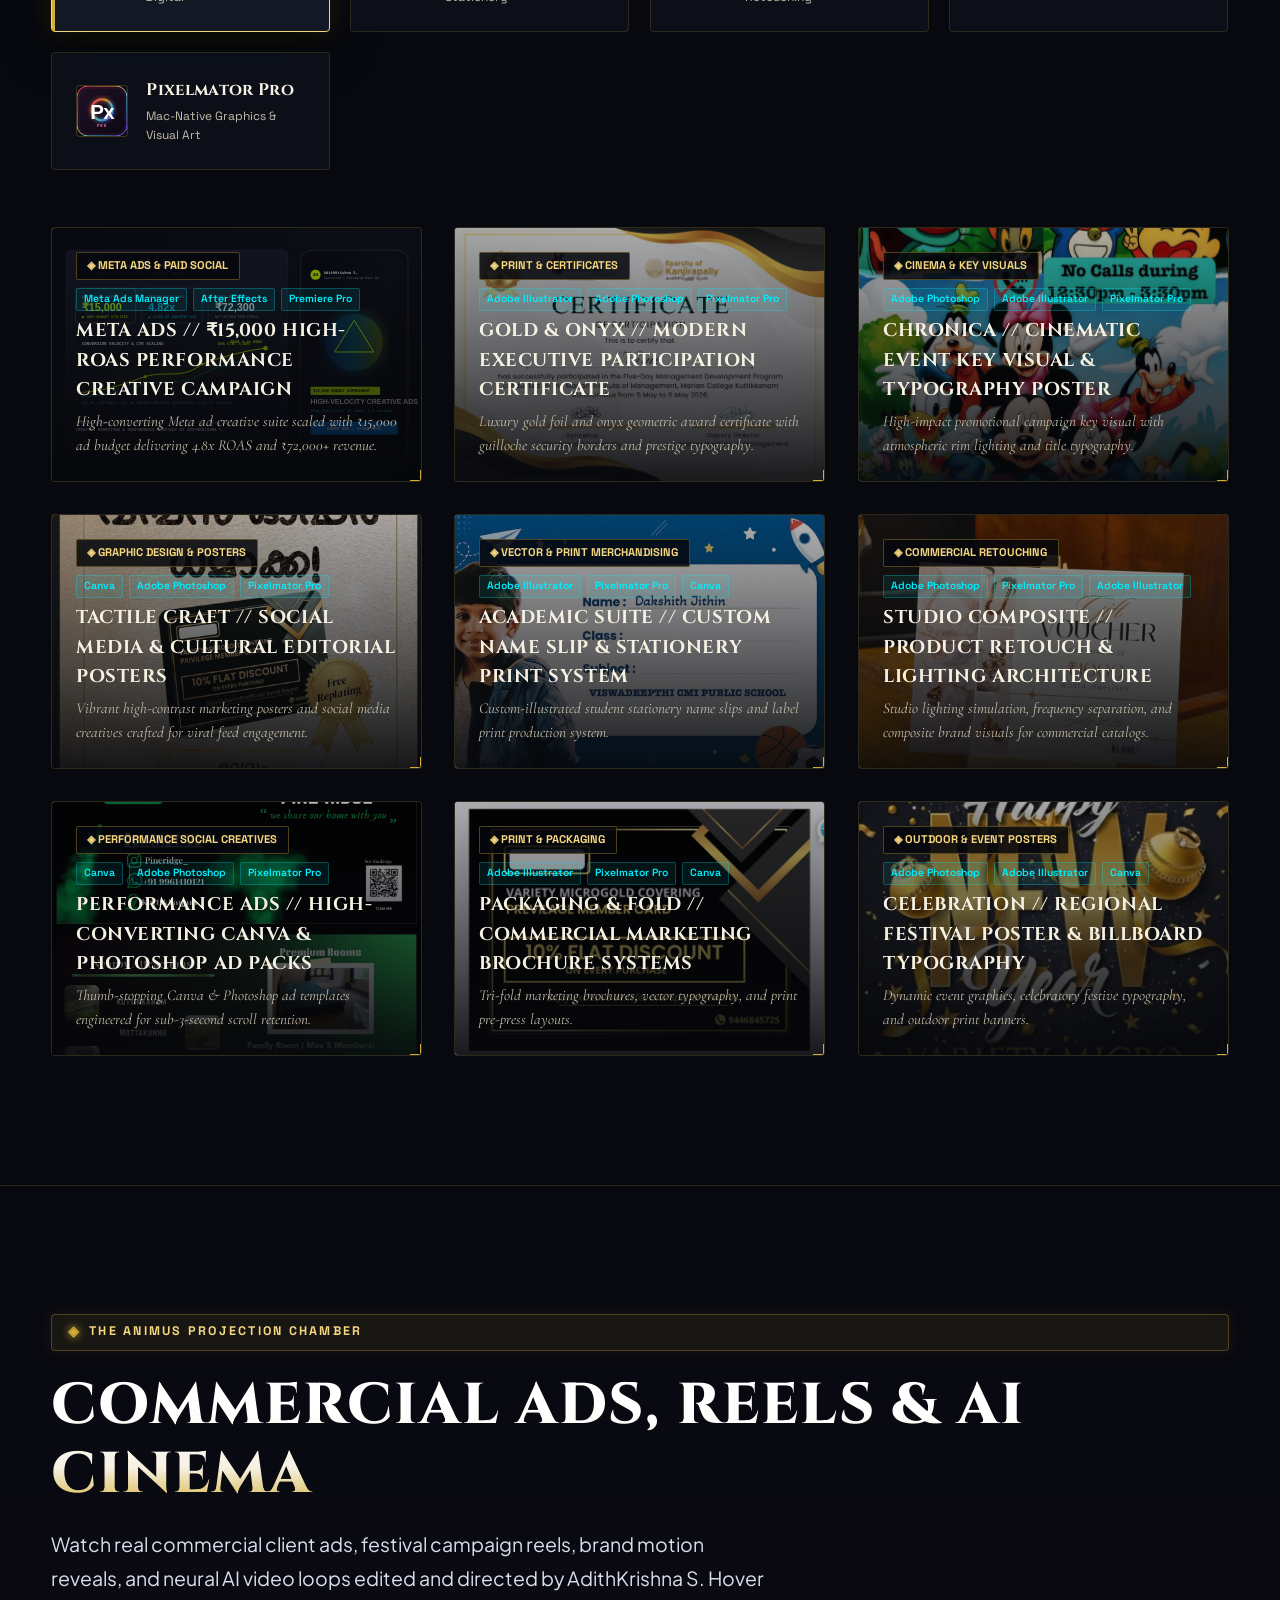
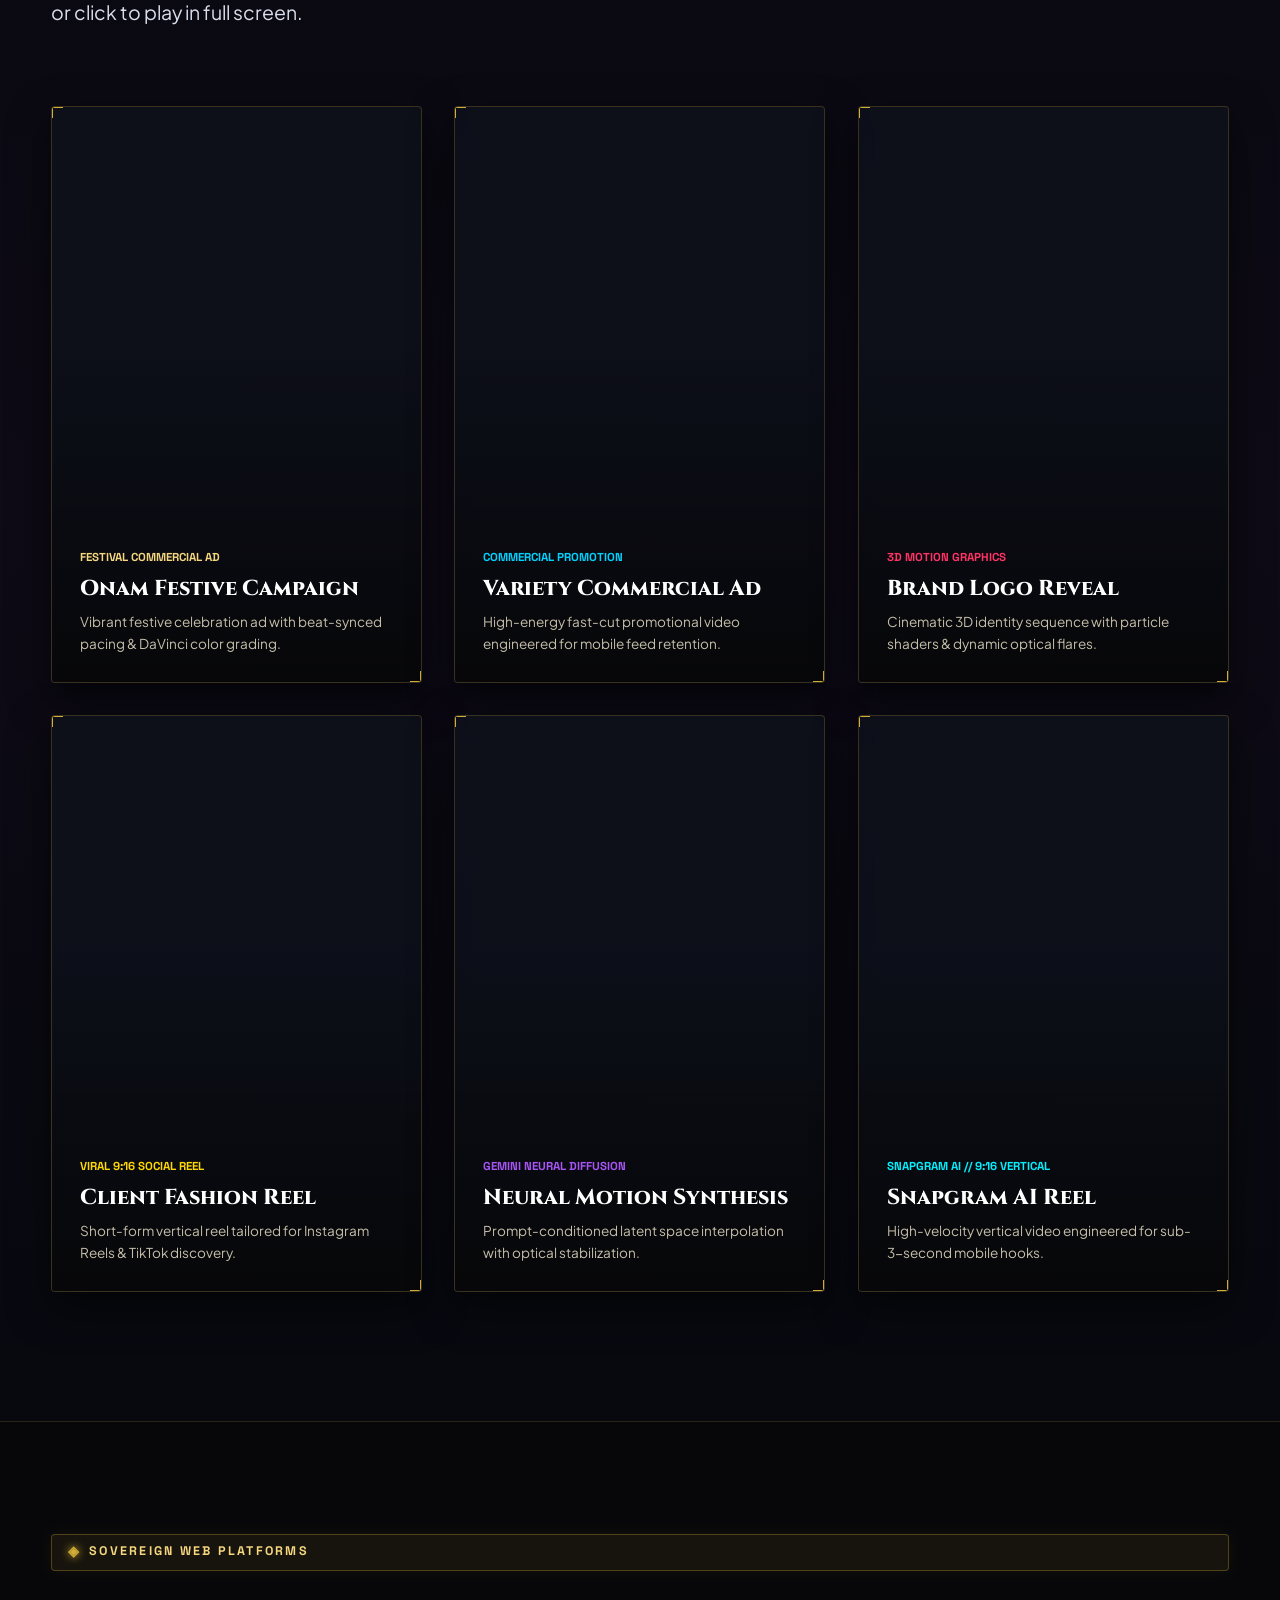
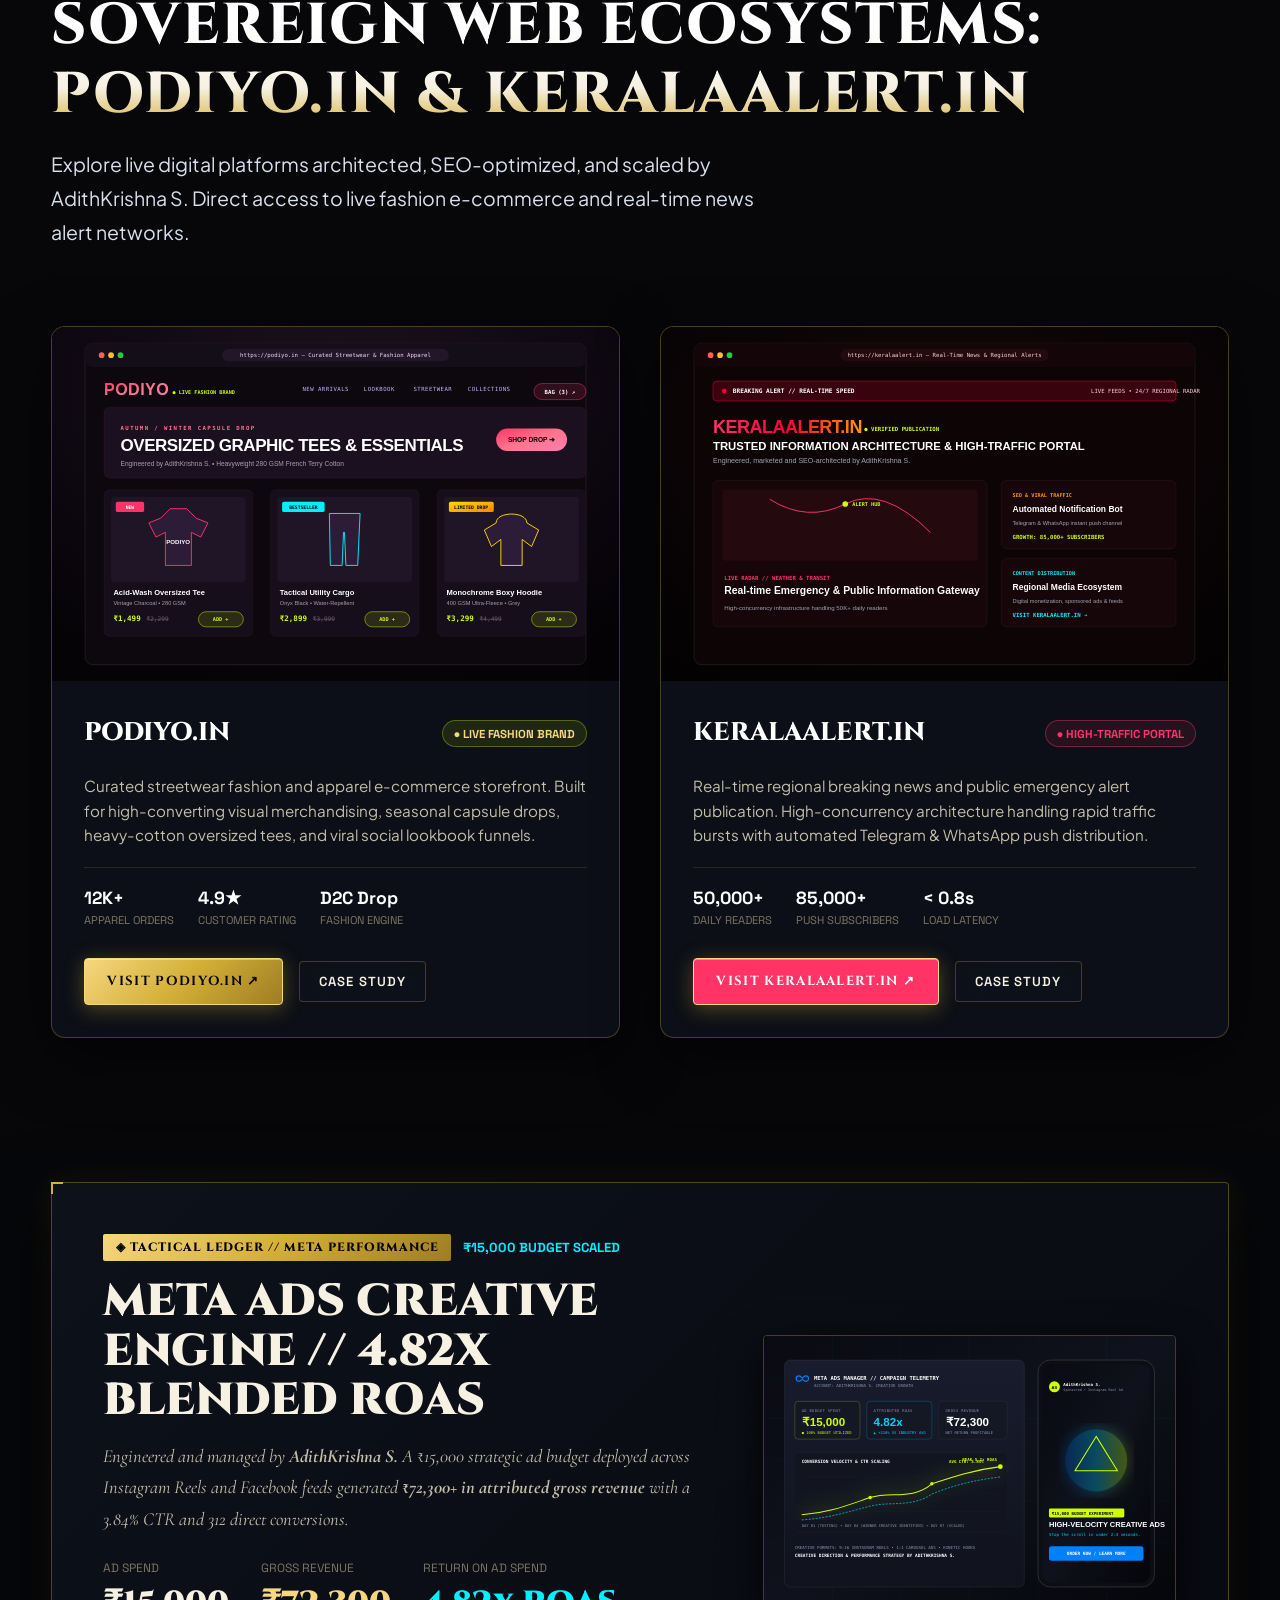
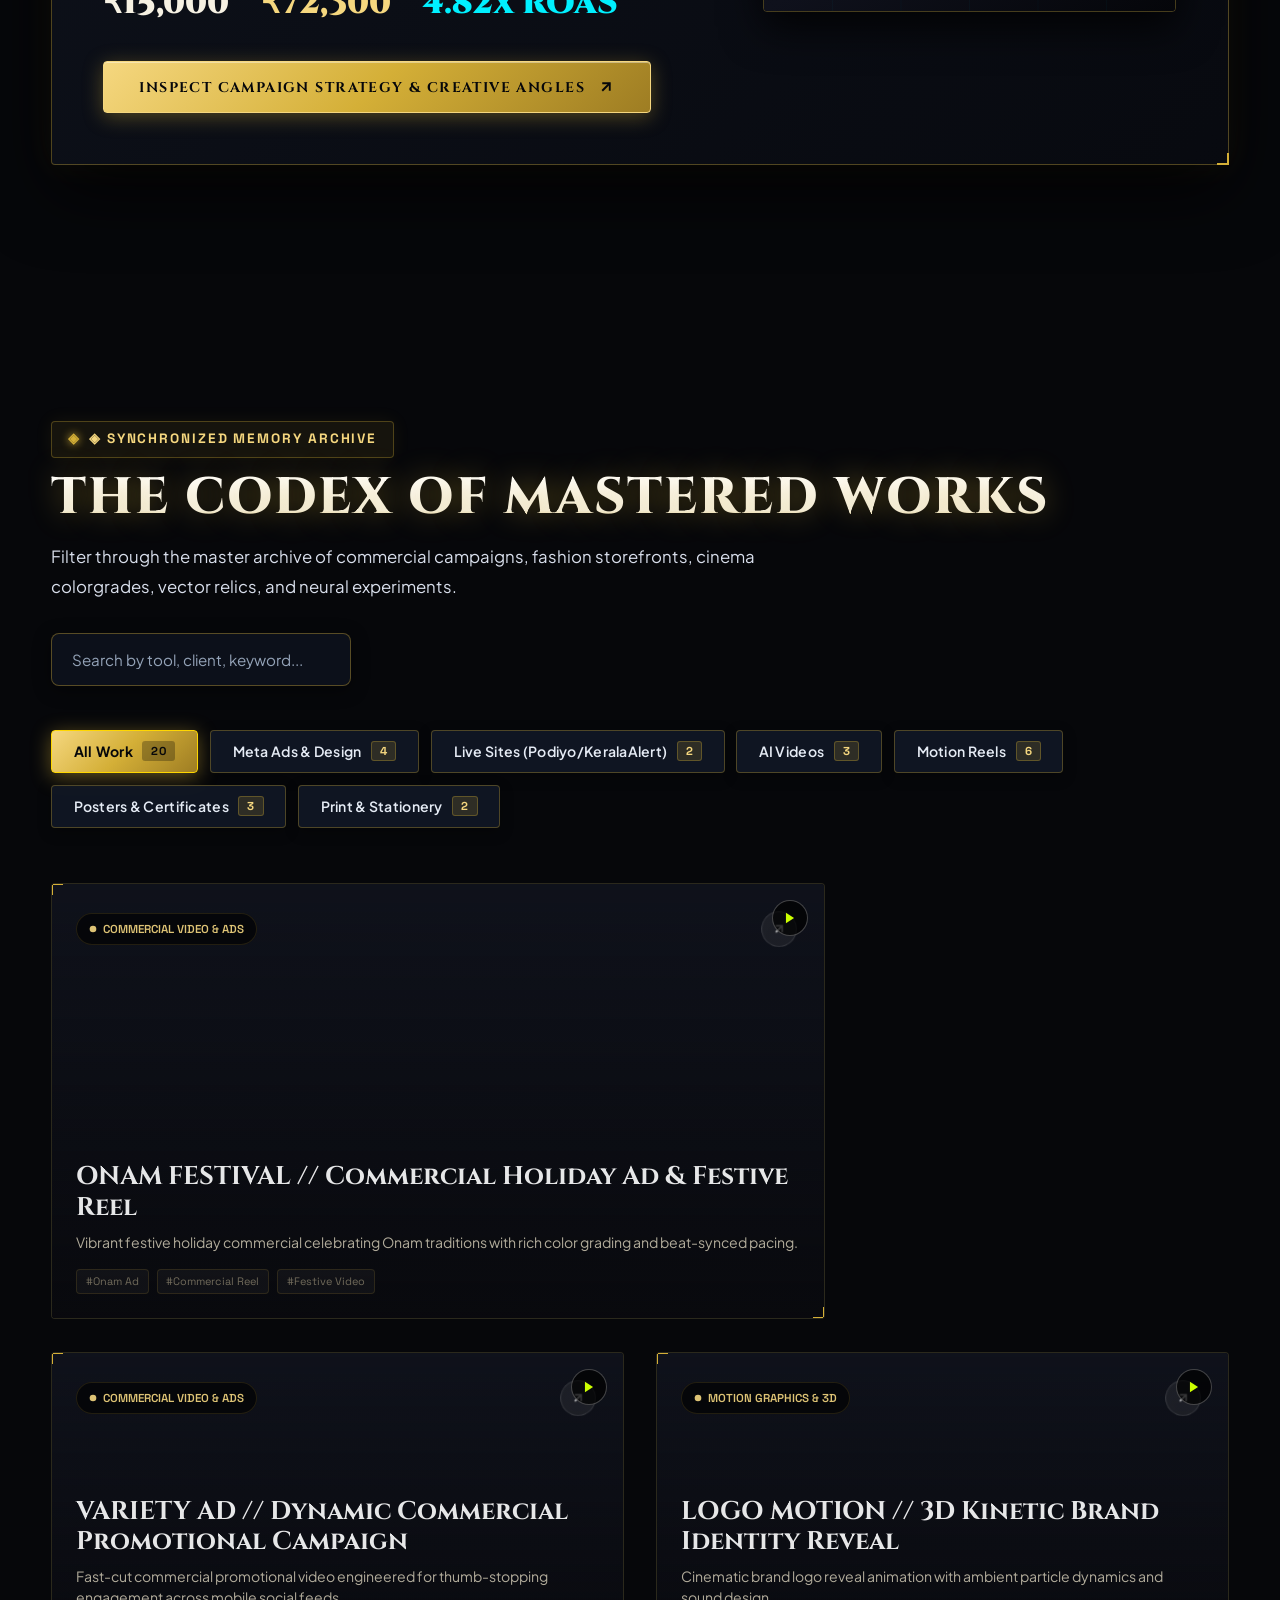
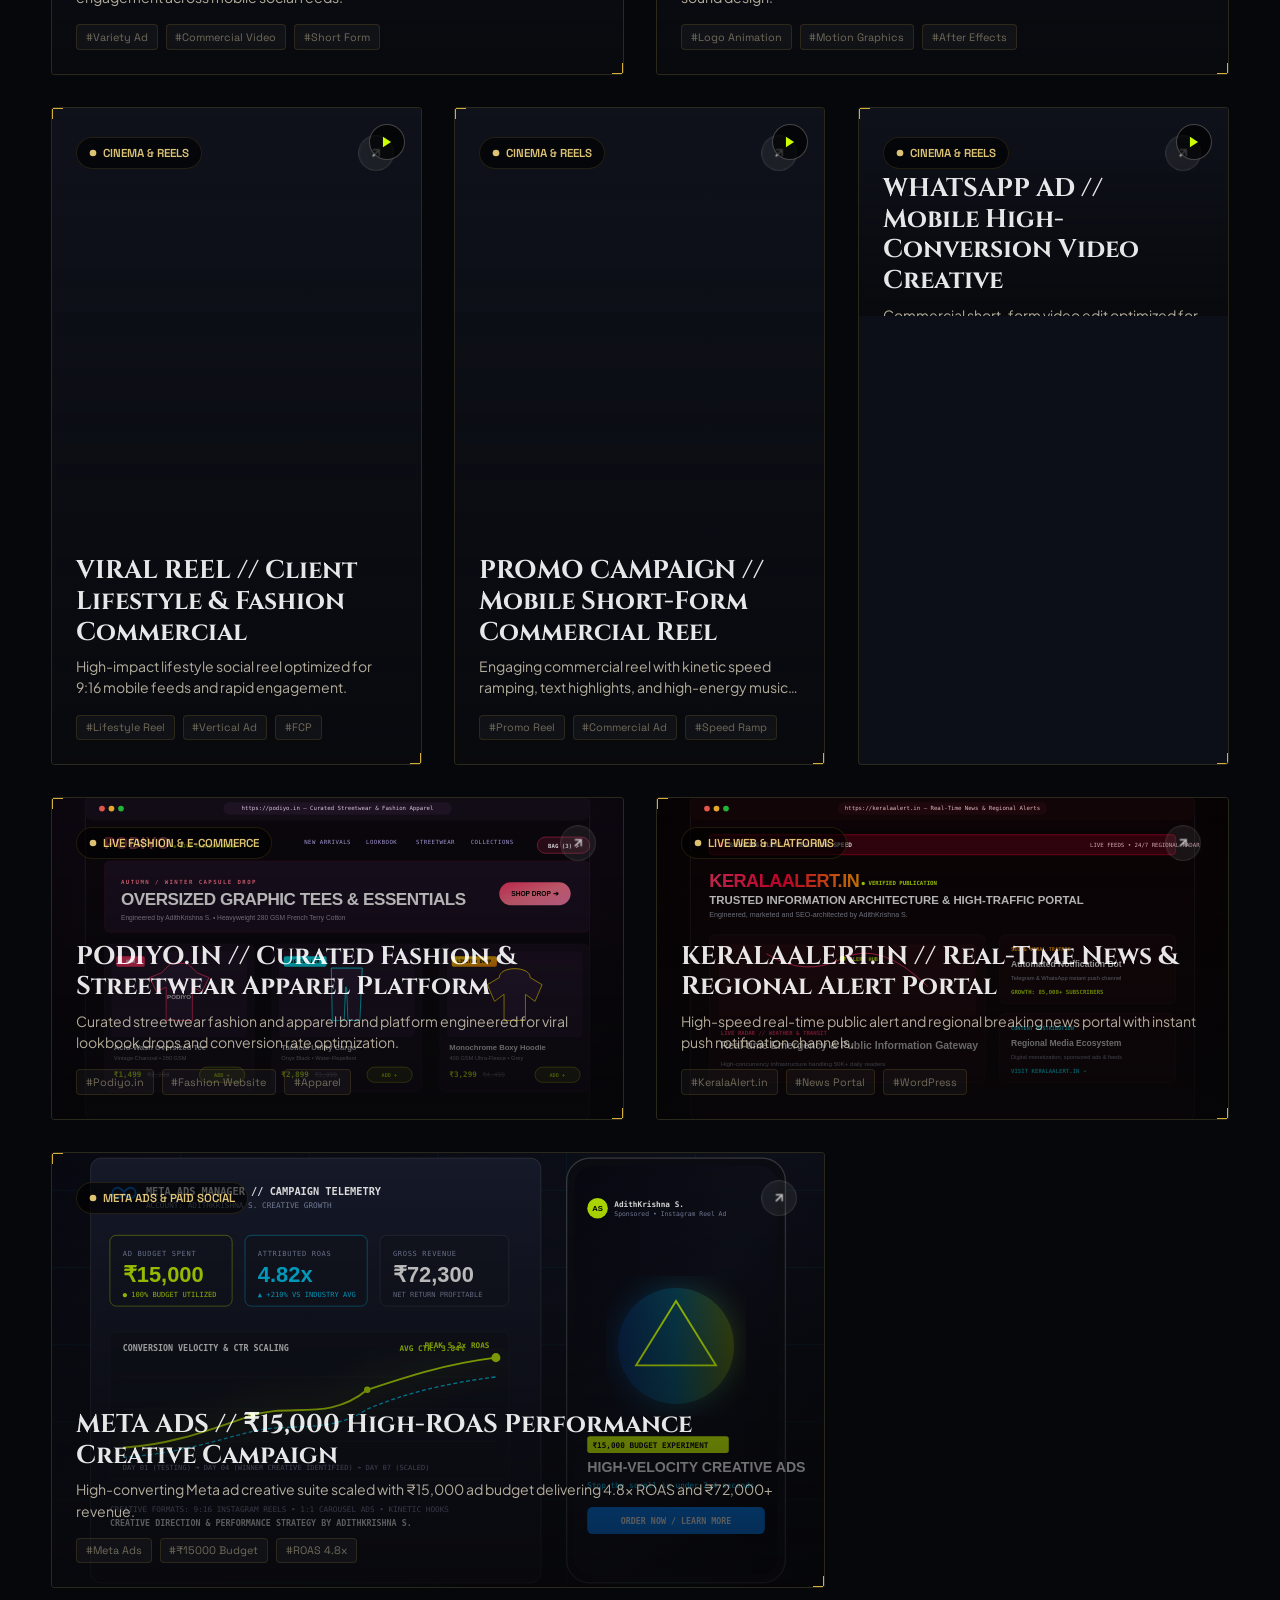
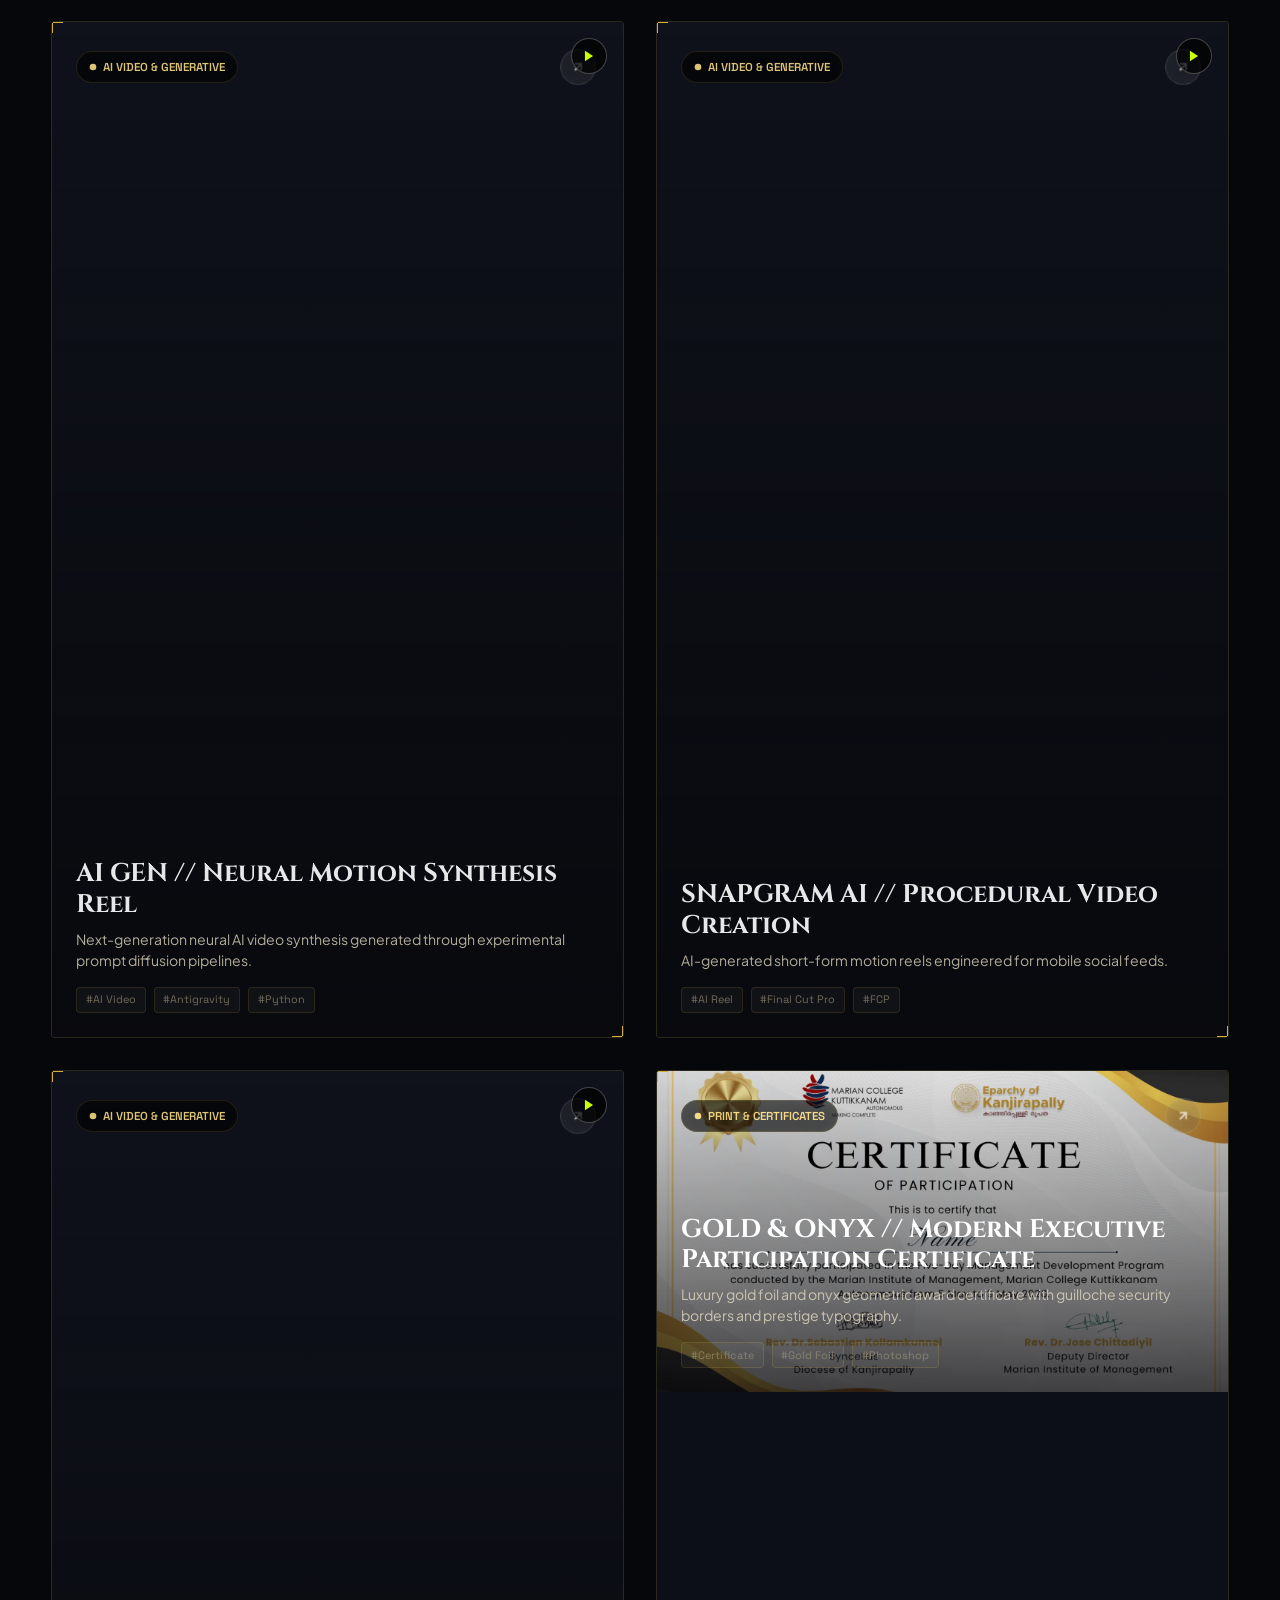
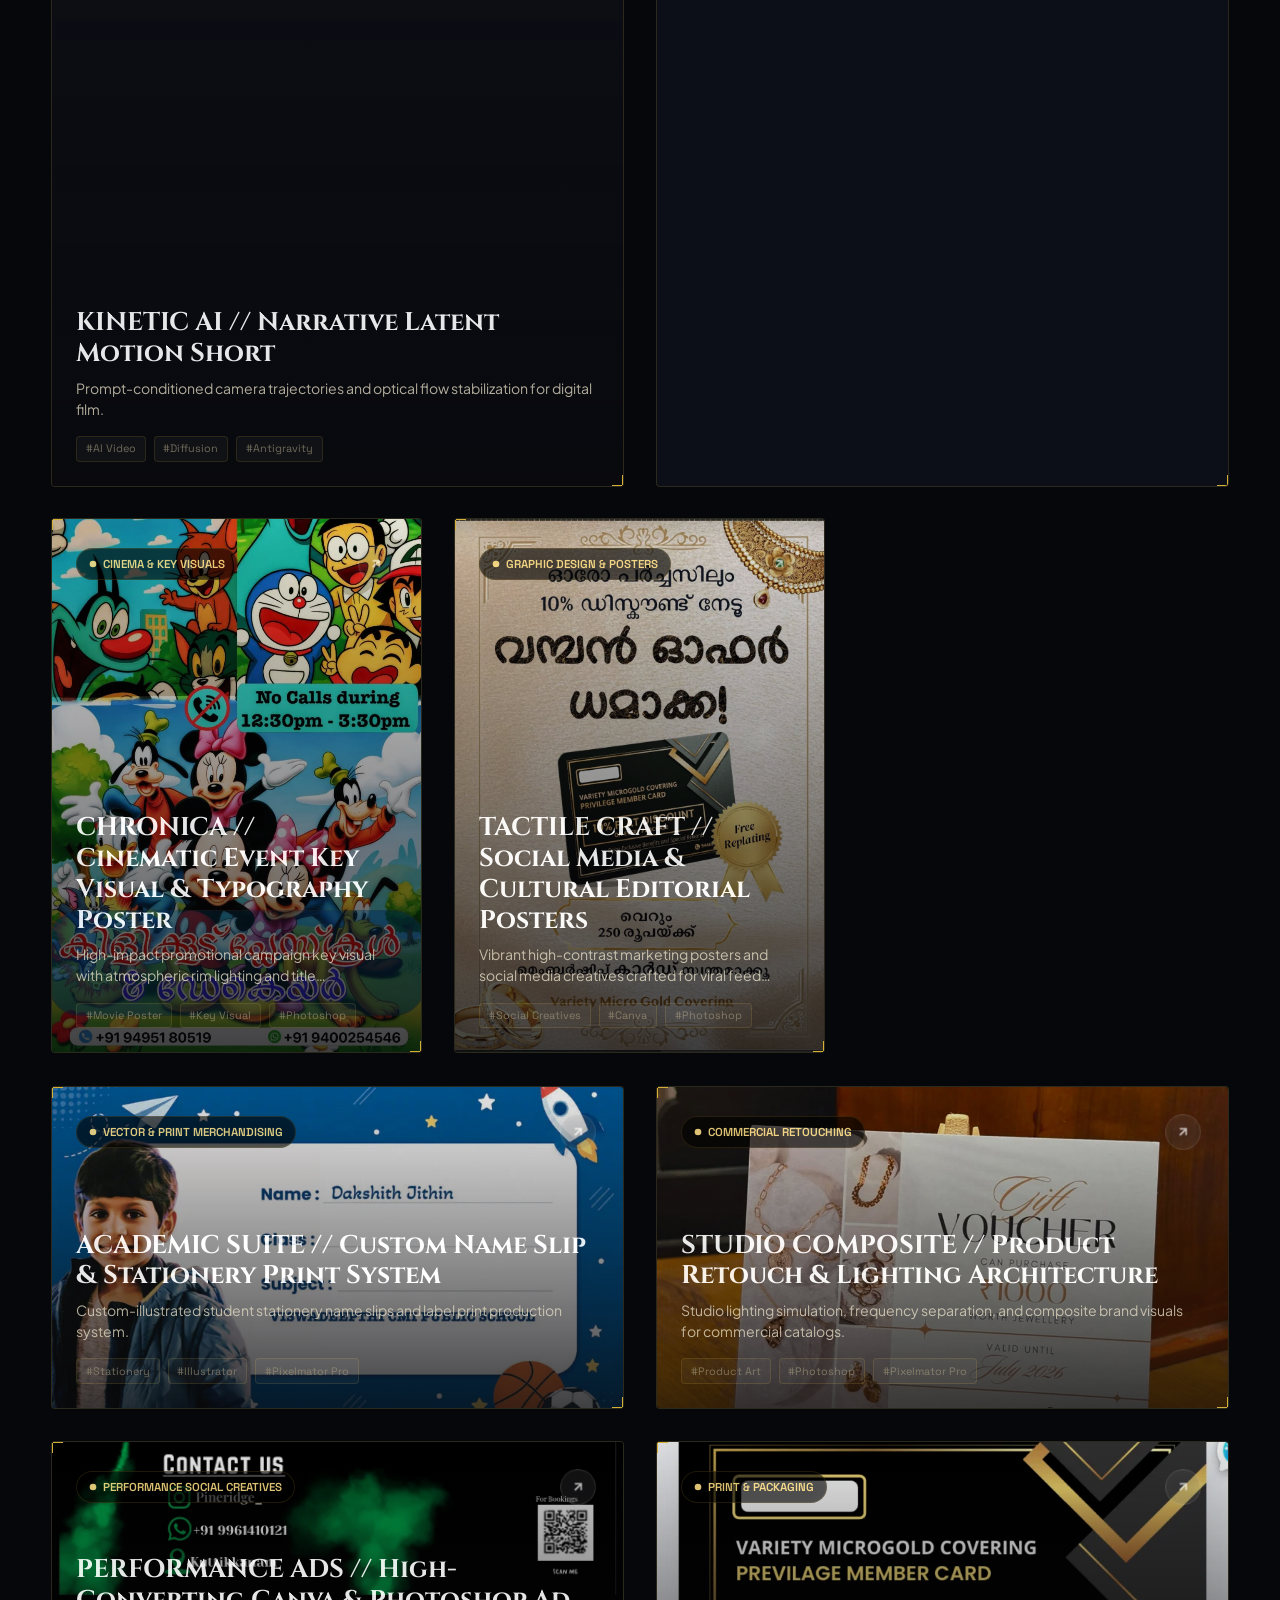
==== commit acea02d1: "Fix computer monitor disappearing bug, add explicit Turn Off Music button, add MBA graduate credenti" ====
--- a/index.html
+++ b/index.html
@@ -3,9 +3,9 @@
 <head>
   <meta charset="UTF-8" />
   <meta name="viewport" content="width=device-width, initial-scale=1.0" />
-  <title>ADITHKRISHNA S. // Digital Marketer, Visual Architect &amp; Growth Strategist</title>
+  <title>ADITHKRISHNA S., MBA // Digital Marketer, Visual Architect &amp; Growth Strategist</title>
   
-  <meta name="description" content="Digital Marketer, Video Colorist &amp; Growth Strategist: After Effects, Premiere Pro, DaVinci Resolve, FCP, Illustrator, Photoshop, Canva, Pixelmator Pro, Antigravity, ChatGPT, Claude, WordPress, Wix, Python, Meta Ads, podiyo.in &amp; keralaalert.in." />
+  <meta name="description" content="MBA Graduate, Digital Marketer, Video Colorist &amp; Growth Strategist: After Effects, Premiere Pro, DaVinci Resolve, FCP, Illustrator, Photoshop, Canva, Pixelmator Pro, Antigravity, ChatGPT, Claude, WordPress, Wix, Python, Meta Ads, podiyo.in &amp; keralaalert.in." />
   <meta name="keywords" content="AdithKrishna S, After Effects, Premiere Pro, DaVinci Resolve, FCP, Final Cut Pro, Illustrator, Photoshop, Canva, Pixelmator Pro, Antigravity, ChatGPT, Claude, WordPress, Wix, Python, Meta Ads, podiyo.in, keralaalert.in, Growth Marketing" />
   <meta name="author" content="AdithKrishna S." />
   <meta name="theme-color" content="#070709" />
@@ -101,14 +101,14 @@
       <!-- Nav Actions -->
       <div class="nav-actions">
         <!-- Vintage Kung Fu Ambience & Sound Toggle Button -->
-        <button id="kungfu-audio-toggle" class="sound-toggle-btn magnetic-target" aria-label="Toggle Vintage Kung Fu Soundscape" title="Toggle Vintage Kung Fu Ambience & Haptic Sound (Light Volume)" style="min-width: 140px;">
+        <button id="kungfu-audio-toggle" class="sound-toggle-btn magnetic-target active" aria-label="Turn Off Background Music" title="Turn Off Background Music" style="min-width: 175px;">
           <div class="sound-bars" aria-hidden="true">
             <span class="sound-bar"></span>
             <span class="sound-bar"></span>
             <span class="sound-bar"></span>
             <span class="sound-bar"></span>
           </div>
-          <span class="kungfu-audio-title-text" style="font-family: var(--font-display); font-size: 0.72rem; letter-spacing: 0.08em;">◈ KUNG FU AMBIENCE</span>
+          <span class="kungfu-audio-action-label" style="font-family: var(--font-body); font-weight: 700; font-size: 0.74rem; letter-spacing: 0.06em;">TURN OFF MUSIC</span>
           <span class="kungfu-audio-status" style="font-family: var(--font-mono); font-size: 0.68rem; color: var(--accent-gold-bright); margin-left: 2px;">ON</span>
         </button>
 
@@ -155,7 +155,7 @@
       <div class="container" style="text-align: center; display: flex; flex-direction: column; align-items: center;">
         <div class="hero-title-badge" data-reveal>
           <span style="color:var(--accent-gold-bright);">◈</span>
-          <span>ANIMUS CODEX v5.2 // DIGITAL ARCHITECT &amp; GROWTH STRATEGIST</span>
+          <span>MBA GRADUATE ◈ DIGITAL MARKETER &amp; GROWTH STRATEGIST ◈ ANIMUS CODEX v5.2</span>
         </div>
 
         <h1 class="hero-headline" data-reveal data-delay="100" style="max-width: 980px; margin-left: auto; margin-right: auto;">
@@ -165,7 +165,7 @@
         </h1>
 
         <p class="hero-description" data-reveal data-delay="200" style="max-width: 860px; margin-left: auto; margin-right: auto;">
-          Bridging classical visual mastery with algorithmic precision: from <strong>₹15,000 Meta Ad campaigns scaled to 4.82x ROAS</strong>, to sovereign platforms (<strong>podiyo.in</strong> curated fashion &amp; <strong>keralaalert.in</strong> news), cinema post-production (<strong>After Effects • Premiere • DaVinci • FCP</strong>), design (<strong>Illustrator • Photoshop • Canva • Pixelmator Pro</strong>), and modern machine intelligence (<strong>Antigravity • ChatGPT • Claude • WordPress • Wix • Python</strong>).
+          An <strong>MBA graduate</strong> and growth marketing architect bridging classical visual mastery with algorithmic business precision: from <strong>₹15,000 Meta Ad campaigns scaled to 4.82x ROAS</strong>, to sovereign platforms (<strong>podiyo.in</strong> curated fashion &amp; <strong>keralaalert.in</strong> news), cinema post-production (<strong>After Effects • Premiere • DaVinci • FCP</strong>), design (<strong>Illustrator • Photoshop • Canva • Pixelmator Pro</strong>), and modern machine intelligence (<strong>Antigravity • ChatGPT • Claude • WordPress • Wix • Python</strong>).
         </p>
 
         <!-- Quick Metrics Highlights -->
@@ -185,7 +185,7 @@
         </div>
 
         <!-- 3D COMPUTER WORKSTATION CENTERPIECE -->
-        <div id="hero-computer-wrap" class="hero-computer-container" data-reveal data-delay="400" title="Click or Scroll to Enter Memory Timeline">
+        <div id="hero-computer-wrap" class="hero-computer-container hero-computer-wrap" data-reveal data-delay="400" title="Click or Scroll to Enter Memory Timeline">
           <img class="hero-computer-img" src="assets/images/computer-workstation.svg" alt="AdithKrishna S. Animus Codex Workstation" />
           <div class="hero-scroll-indicator">
             <div class="scroll-mouse-icon"></div>
@@ -568,15 +568,17 @@
          ====================================================================== -->
     <section id="work" class="section">
       <div class="container">
-        <div class="section-header split" data-reveal>
-          <div>
-            <div class="section-tag">◈ Synchronized Memory Archive</div>
-            <h2 class="section-title">THE CODEX OF MASTERED WORKS</h2>
-            <p class="section-subtitle">Filter through the master archive of commercial campaigns, fashion storefronts, cinema colorgrades, vector relics, and neural experiments.</p>
+        <div class="section-header split works-section-header" data-reveal>
+          <div class="works-header-text">
+            <div class="section-tag" style="color: var(--accent-gold-bright); font-weight: 700; letter-spacing: 0.14em; font-size: 0.85rem; margin-bottom: 0.6rem;">◈ SYNCHRONIZED MEMORY ARCHIVE</div>
+            <h2 class="section-title works-section-title" style="color: #ffffff; text-shadow: 0 0 30px rgba(212, 175, 55, 0.45); margin-bottom: 0.85rem;">THE CODEX OF MASTERED WORKS</h2>
+            <p class="works-section-desc" style="font-family: var(--font-body); font-size: 1.05rem; font-style: normal; color: #d8deeb; line-height: 1.75; max-width: 740px;">
+              Filter through the master archive of commercial campaigns, fashion storefronts, cinema colorgrades, vector relics, and neural experiments.
+            </p>
           </div>
 
           <!-- Quick Search Filter Bar -->
-          <div style="min-width: 280px;">
+          <div class="works-search-wrap" style="min-width: 300px;">
             <input type="text" class="form-input gallery-search-input" placeholder="Search by tool, client, keyword..." />
           </div>
         </div>
@@ -636,7 +638,7 @@
                   <span style="font-family: var(--font-mono); font-size: 0.75rem; letter-spacing: 0.08em;">◈ CODEX ACTIVE // ACCEPTING Q4</span>
                 </div>
                 <div class="about-name-label" style="font-family: var(--font-display); color: #ffffff; letter-spacing: 0.08em;">ADITHKRISHNA S.</div>
-                <div class="about-role-label" style="font-family: var(--font-classical); font-size: 1.15rem; color: var(--accent-gold-bright);">Digital Marketer, Growth Strategist &amp; Visual Creator</div>
+                <div class="about-role-label" style="font-family: var(--font-classical); font-size: 1.15rem; color: var(--accent-gold-bright);">MBA Graduate • Digital Marketer, Growth Strategist &amp; Visual Creator</div>
               </div>
             </div>
           </div>
@@ -653,11 +655,20 @@
 
             <div class="about-story" data-reveal data-delay="100">
               <p>
-                I'm <strong>AdithKrishna S.</strong>, a multidisciplinary digital marketer, video colorist, and visual creator based in Kerala, operating globally. My work bridges full-funnel digital marketing with high-craft video post-production, design suites, and agentic AI systems.
+                I'm <strong>AdithKrishna S.</strong>, an <strong>MBA graduate</strong>, multidisciplinary digital marketer, video colorist, and visual creator based in Kerala, operating globally. My business management foundation in marketing strategy paired with deep visual craftsmanship bridges full-funnel digital marketing with high-craft video post-production, design suites, and agentic AI systems.
               </p>
               <p>
                 From scaling <strong>₹15,000 Meta Ad testing budgets to 4.82x ROAS</strong>, to founding and distributing high-traffic platforms like <strong>Podiyo.in (Curated Fashion &amp; Apparel)</strong> and <strong>KeralaAlert.in (Real-Time News)</strong>, I combine video editing mastery (<strong>After Effects, Premiere Pro, DaVinci Resolve, FCP</strong>), graphic design (<strong>Illustrator, Photoshop, Canva, Pixelmator Pro</strong>), and cutting-edge tech (<strong>Antigravity, ChatGPT, Claude, WordPress, Wix, Python</strong>).
               </p>
+
+              <!-- Prominent MBA Credential Badge -->
+              <div class="about-credential-badge" style="display: inline-flex; align-items: center; gap: 0.85rem; background: rgba(212, 175, 55, 0.12); border: 1.5px solid var(--accent-gold); border-radius: var(--radius-sm); padding: 0.75rem 1.15rem; margin: 0.25rem 0 1.5rem 0; box-shadow: 0 4px 15px rgba(0,0,0,0.4);">
+                <span style="font-size: 1.35rem;">🎓</span>
+                <div>
+                  <span style="font-family: var(--font-mono); font-size: 0.82rem; font-weight: 700; color: var(--accent-gold-bright); letter-spacing: 0.08em; display: block;">MBA GRADUATE // MASTER OF BUSINESS ADMINISTRATION</span>
+                  <span style="font-family: var(--font-body); font-size: 0.8rem; color: #d8deeb;">Marketing Management, Scaled Acquisition &amp; Data-Driven Growth Strategy</span>
+                </div>
+              </div>
             </div>
 
             <!-- Software & Tools Stack Matrix: The 14-Core Arsenal -->
@@ -976,7 +987,7 @@
       <div class="footer-top">
         <a href="#hero" class="nav-brand magnetic-target">
           <div class="brand-monogram">AS</div>
-          <span style="font-family: var(--font-display); letter-spacing: 0.15em;">ADITHKRISHNA S. ◈ DIGITAL ARCHITECT</span>
+          <span style="font-family: var(--font-display); letter-spacing: 0.15em;">ADITHKRISHNA S., MBA ◈ DIGITAL ARCHITECT</span>
         </a>
 
         <!-- Social Links Grid -->
@@ -998,7 +1009,7 @@
       </div>
 
       <div class="footer-bottom">
-        <div>&copy; 2026 ADITHKRISHNA S. ◈ ALL RIGHTS RESERVED.</div>
+        <div>&copy; 2026 ADITHKRISHNA S., MBA ◈ ALL RIGHTS RESERVED.</div>
         <div>TEL: +91 94957 14546 ◈ EMAIL: ADITHANG46@GMAIL.COM</div>
         <div>PUBLISHED VIA GITHUB PAGES ◈ ZERO-DEPENDENCY STATIC DEPLOYMENT</div>
       </div>
@@ -1446,6 +1457,19 @@
     </div>
   </div>
 
+  <!-- ========================================================================
+       PERSISTENT FLOATING TURN OFF / PLAY MUSIC CONTROL
+       ======================================================================== -->
+  <button id="floating-music-toggle" class="floating-music-pill active" aria-label="Turn Off Background Music" title="Turn Off Background Music">
+    <div class="music-pill-equalizer" aria-hidden="true">
+      <span class="eq-bar"></span>
+      <span class="eq-bar"></span>
+      <span class="eq-bar"></span>
+    </div>
+    <span class="music-pill-icon" aria-hidden="true" style="font-size: 0.95rem;">🔊</span>
+    <span class="music-pill-text">TURN OFF MUSIC</span>
+  </button>
+
   <!-- JavaScript Modules -->
   <script src="js/projects-data.js"></script>
   <script src="js/sound.js"></script>
--- a/css/main.css
+++ b/css/main.css
@@ -355,22 +355,22 @@
   font-family: var(--font-display);
   font-size: clamp(2.1rem, 4.5vw, 4.2rem);
   font-weight: 800;
-  line-height: 1.1;
+  line-height: 1.2;
   letter-spacing: 0.03em;
   text-transform: uppercase;
-  background: linear-gradient(180deg, #ffffff 15%, #f6f1e3 65%, #d4af37 100%);
+  background: linear-gradient(180deg, #ffffff 25%, #f6f1e3 70%, #d4af37 100%);
   -webkit-background-clip: text;
   -webkit-text-fill-color: transparent;
-  margin-bottom: 1rem;
+  margin-bottom: 1.15rem;
 }
 
 .section-subtitle {
-  font-family: var(--font-classical);
-  font-size: clamp(1.1rem, 2vw, 1.35rem);
-  font-style: italic;
-  color: var(--text-secondary);
-  max-width: 680px;
-  line-height: 1.7;
+  font-family: var(--font-body);
+  font-size: clamp(1.02rem, 1.6vw, 1.22rem);
+  font-style: normal;
+  color: #d8deeb;
+  max-width: 720px;
+  line-height: 1.75;
 }
 
 .section-header {
--- a/css/components.css
+++ b/css/components.css
@@ -826,6 +826,52 @@
 /* --------------------------------------------------------------------------
    4. SELECTED WORK GALLERY & FILTERS
    -------------------------------------------------------------------------- */
+.works-section-header {
+  margin-bottom: 2.75rem;
+}
+
+.works-section-title {
+  font-family: var(--font-display);
+  font-size: clamp(2rem, 4vw, 3.8rem);
+  font-weight: 800;
+  letter-spacing: 0.04em;
+  color: #ffffff !important;
+  text-shadow: 0 0 30px rgba(212, 175, 55, 0.45);
+  margin-bottom: 0.85rem;
+}
+
+.works-section-desc {
+  font-family: var(--font-body);
+  font-size: 1.05rem;
+  font-style: normal;
+  color: #d8deeb !important;
+  line-height: 1.75;
+  max-width: 740px;
+}
+
+.gallery-search-input {
+  background: rgba(14, 18, 28, 0.9) !important;
+  border: 1.5px solid rgba(212, 175, 55, 0.38) !important;
+  border-radius: var(--radius-sm);
+  padding: 0.85rem 1.25rem;
+  color: #ffffff !important;
+  font-family: var(--font-body);
+  font-size: 0.92rem;
+  box-shadow: 0 4px 18px rgba(0, 0, 0, 0.45);
+  transition: all 0.3s ease;
+}
+
+.gallery-search-input::placeholder {
+  color: #94a3b8;
+  opacity: 1;
+}
+
+.gallery-search-input:focus {
+  border-color: var(--accent-gold-bright) !important;
+  box-shadow: 0 0 25px rgba(212, 175, 55, 0.35) !important;
+  background: rgba(18, 24, 38, 0.98) !important;
+}
+
 .filter-bar-wrap {
   display: flex;
   flex-direction: column;
@@ -836,57 +882,58 @@
 .filter-categories {
   display: flex;
   align-items: center;
-  gap: 0.65rem;
+  gap: 0.75rem;
   flex-wrap: wrap;
 }
 
 .filter-btn {
   display: inline-flex;
   align-items: center;
-  gap: 0.5rem;
-  font-family: var(--font-display);
-  font-size: 0.78rem;
-  font-weight: 700;
-  letter-spacing: 0.08em;
-  text-transform: uppercase;
-  color: var(--text-secondary);
-  background: rgba(14, 18, 27, 0.75);
-  border: 1px solid rgba(212, 175, 55, 0.22);
-  padding: 0.6rem 1.25rem;
+  gap: 0.6rem;
+  font-family: var(--font-body);
+  font-size: 0.88rem;
+  font-weight: 600;
+  letter-spacing: 0.02em;
+  color: #e5ebf5;
+  background: rgba(18, 24, 38, 0.88);
+  border: 1px solid rgba(212, 175, 55, 0.32);
+  padding: 0.65rem 1.35rem;
   border-radius: var(--radius-sm);
   transition: all 0.25s var(--ease-out-expo);
   cursor: pointer;
+  box-shadow: 0 4px 14px rgba(0, 0, 0, 0.3);
 }
 
 .filter-btn .count-badge {
   font-family: var(--font-mono);
-  font-size: 0.7rem;
-  opacity: 0.8;
-  background: rgba(212, 175, 55, 0.12);
+  font-size: 0.72rem;
+  font-weight: 700;
+  background: rgba(212, 175, 55, 0.16);
   color: var(--accent-gold-bright);
-  padding: 0.1rem 0.45rem;
-  border-radius: 2px;
-  border: 1px solid rgba(212, 175, 55, 0.2);
+  padding: 0.12rem 0.5rem;
+  border-radius: 3px;
+  border: 1px solid rgba(212, 175, 55, 0.3);
   transition: all 0.25s ease;
 }
 
 .filter-btn:hover {
-  background: rgba(212, 175, 55, 0.12);
-  color: var(--text-primary);
+  background: rgba(28, 36, 56, 0.95);
+  color: #ffffff;
   border-color: var(--accent-gold-bright);
   transform: translateY(-2px);
+  box-shadow: 0 6px 20px rgba(212, 175, 55, 0.25);
 }
 
 .filter-btn.active {
   background: var(--grad-gold);
   color: #06070a;
-  border-color: var(--accent-gold-bright);
-  font-weight: 800;
-  box-shadow: 0 4px 20px rgba(212, 175, 55, 0.35);
+  border-color: #ffd700;
+  font-weight: 700;
+  box-shadow: 0 4px 20px rgba(212, 175, 55, 0.45);
 }
 
 .filter-btn.active .count-badge {
-  background: rgba(0, 0, 0, 0.25);
+  background: rgba(0, 0, 0, 0.28);
   color: #06070a;
   border-color: transparent;
   opacity: 1;
@@ -2096,6 +2143,90 @@
   }
 }
 
+/* --------------------------------------------------------------------------
+   PERSISTENT FLOATING TURN OFF / PLAY MUSIC PILL
+   -------------------------------------------------------------------------- */
+.floating-music-pill {
+  position: fixed;
+  bottom: 2rem;
+  left: 2rem;
+  z-index: 998;
+  display: inline-flex;
+  align-items: center;
+  gap: 0.65rem;
+  background: rgba(10, 13, 20, 0.92);
+  backdrop-filter: blur(14px);
+  -webkit-backdrop-filter: blur(14px);
+  border: 1.5px solid rgba(212, 175, 55, 0.45);
+  border-radius: var(--radius-full);
+  padding: 0.65rem 1.25rem;
+  color: #ffffff;
+  font-family: var(--font-body);
+  font-size: 0.8rem;
+  font-weight: 700;
+  letter-spacing: 0.06em;
+  text-transform: uppercase;
+  cursor: pointer;
+  box-shadow: 0 8px 25px rgba(0, 0, 0, 0.6), 0 0 15px rgba(212, 175, 55, 0.22);
+  transition: all 0.3s var(--ease-out-expo);
+  touch-action: manipulation;
+}
+
+.floating-music-pill:hover {
+  transform: translateY(-2px) scale(1.03);
+  border-color: var(--accent-gold-bright);
+  box-shadow: 0 12px 30px rgba(0, 0, 0, 0.8), 0 0 25px rgba(212, 175, 55, 0.45);
+}
+
+.floating-music-pill.active {
+  border-color: var(--accent-gold-bright);
+  background: rgba(16, 22, 34, 0.94);
+  color: #ffffff;
+}
+
+.floating-music-pill.muted {
+  border-color: rgba(255, 255, 255, 0.2);
+  background: rgba(14, 16, 22, 0.88);
+  color: #94a3b8;
+  box-shadow: 0 4px 15px rgba(0, 0, 0, 0.5);
+}
+
+.floating-music-pill .music-pill-equalizer {
+  display: flex;
+  align-items: flex-end;
+  gap: 3px;
+  height: 13px;
+}
+
+.floating-music-pill .eq-bar {
+  width: 3px;
+  height: 100%;
+  background: var(--accent-gold-bright);
+  border-radius: 1px;
+  transform-origin: bottom;
+}
+
+.floating-music-pill.active .eq-bar:nth-child(1) {
+  animation: eq-bounce 0.8s ease-in-out infinite alternate;
+}
+.floating-music-pill.active .eq-bar:nth-child(2) {
+  animation: eq-bounce 0.6s ease-in-out infinite alternate 0.2s;
+}
+.floating-music-pill.active .eq-bar:nth-child(3) {
+  animation: eq-bounce 0.9s ease-in-out infinite alternate 0.4s;
+}
+
+.floating-music-pill.muted .eq-bar {
+  height: 3px;
+  background: #64748b;
+  animation: none !important;
+}
+
+@keyframes eq-bounce {
+  0% { height: 3px; }
+  100% { height: 13px; }
+}
+
 @media (max-width: 768px) {
   .site-header {
     height: 64px;
@@ -2132,12 +2263,17 @@
 
   #kungfu-audio-toggle {
     min-width: auto !important;
-    padding: 0.4rem 0.65rem;
-    gap: 0.4rem;
+    padding: 0.45rem 0.75rem;
+    gap: 0.45rem;
   }
 
   .kungfu-audio-title-text {
     display: none !important;
+  }
+
+  .kungfu-audio-action-label {
+    font-size: 0.68rem !important;
+    letter-spacing: 0.04em !important;
   }
 
   .mobile-nav-overlay {
@@ -2172,8 +2308,8 @@
   .filter-btn {
     flex-shrink: 0;
     white-space: nowrap;
-    padding: 0.45rem 0.85rem;
-    font-size: 0.72rem;
+    padding: 0.55rem 1.05rem;
+    font-size: 0.82rem;
   }
   
   /* Masonry Grid on Mobile */
@@ -2268,6 +2404,77 @@
     text-align: center;
     gap: 0.65rem;
   }
+
+  /* Mobile & Tablet Typography Decongestion */
+  body {
+    line-height: 1.75;
+  }
+
+  p {
+    line-height: 1.75;
+    margin-bottom: 1.25rem;
+  }
+
+  .hero-headline {
+    font-size: clamp(1.85rem, 6.8vw, 2.6rem) !important;
+    line-height: 1.25 !important;
+    letter-spacing: 0.015em !important;
+    margin-bottom: 1.25rem !important;
+  }
+
+  .hero-description {
+    font-size: 0.98rem !important;
+    line-height: 1.75 !important;
+    letter-spacing: 0.01em;
+    margin-bottom: 1.75rem !important;
+  }
+
+  .section-title {
+    font-size: clamp(1.75rem, 5.8vw, 2.5rem) !important;
+    line-height: 1.25 !important;
+    letter-spacing: 0.02em !important;
+    margin-bottom: 0.85rem !important;
+  }
+
+  .section-subtitle {
+    font-size: 1.05rem !important;
+    line-height: 1.72 !important;
+    letter-spacing: 0.01em !important;
+    margin-bottom: 1.5rem !important;
+  }
+
+  .about-story p {
+    font-size: 0.98rem !important;
+    line-height: 1.8 !important;
+    margin-bottom: 1.25rem !important;
+  }
+
+  .about-manifesto {
+    font-size: 1.12rem !important;
+    line-height: 1.75 !important;
+    padding: 1.25rem !important;
+    margin: 1.25rem 0 !important;
+  }
+
+  .works-section-header {
+    flex-direction: column !important;
+    align-items: stretch !important;
+    gap: 1.25rem !important;
+    margin-bottom: 2rem !important;
+  }
+
+  .works-search-wrap {
+    min-width: 100% !important;
+    width: 100% !important;
+  }
+
+  .floating-music-pill {
+    bottom: 1.25rem;
+    left: 1rem;
+    padding: 0.55rem 0.95rem;
+    font-size: 0.74rem;
+    gap: 0.5rem;
+  }
 }
 
 @media (max-width: 480px) {
@@ -2285,13 +2492,14 @@
   }
 
   .hero-headline {
-    font-size: clamp(1.85rem, 7.5vw, 2.4rem);
-    line-height: 1.15;
+    font-size: clamp(1.7rem, 7.5vw, 2.15rem) !important;
+    line-height: 1.28 !important;
+    letter-spacing: 0.01em !important;
   }
 
   .hero-description {
-    font-size: 0.95rem;
-    line-height: 1.6;
+    font-size: 0.94rem !important;
+    line-height: 1.72 !important;
     margin-bottom: 1.5rem;
   }
 
--- a/css/journey.css
+++ b/css/journey.css
@@ -13,18 +13,23 @@
   margin: 3rem auto 0;
   perspective: 1200px;
   cursor: pointer;
+  opacity: 1 !important;
+  visibility: visible !important;
 }
 
 .hero-computer-wrap {
   position: relative;
   width: 100%;
-  transition: transform 0.6s cubic-bezier(0.16, 1, 0.3, 1), opacity 0.4s ease;
+  transition: transform 0.6s cubic-bezier(0.16, 1, 0.3, 1), filter 0.4s ease;
   transform-style: preserve-3d;
+  opacity: 1 !important;
+  visibility: visible !important;
 }
 
 .hero-computer-wrap.zooming {
-  transform: scale(1.6) translateZ(120px) !important;
-  opacity: 0.2;
+  transform: scale(1.05) translateZ(30px) !important;
+  opacity: 1 !important;
+  filter: brightness(1.2) drop-shadow(0 0 45px rgba(0, 240, 255, 0.5));
 }
 
 .hero-computer-img {
@@ -712,7 +717,9 @@
   .hero-computer-container {
     max-width: 100%;
     margin: 2rem auto 0;
-    overflow: hidden;
+    overflow: visible;
+    opacity: 1 !important;
+    visibility: visible !important;
   }
   .suite-portals-nav {
     grid-template-columns: repeat(auto-fit, minmax(180px, 1fr));
@@ -735,10 +742,16 @@
   .hero-computer-container {
     margin: 1.5rem auto 0;
     perspective: none;
-    overflow: hidden;
+    overflow: visible;
+    opacity: 1 !important;
+    visibility: visible !important;
+    display: block !important;
   }
   .hero-computer-wrap {
     transform: none !important;
+    opacity: 1 !important;
+    visibility: visible !important;
+    display: block !important;
   }
   .hero-scroll-indicator {
     font-size: 0.72rem;
